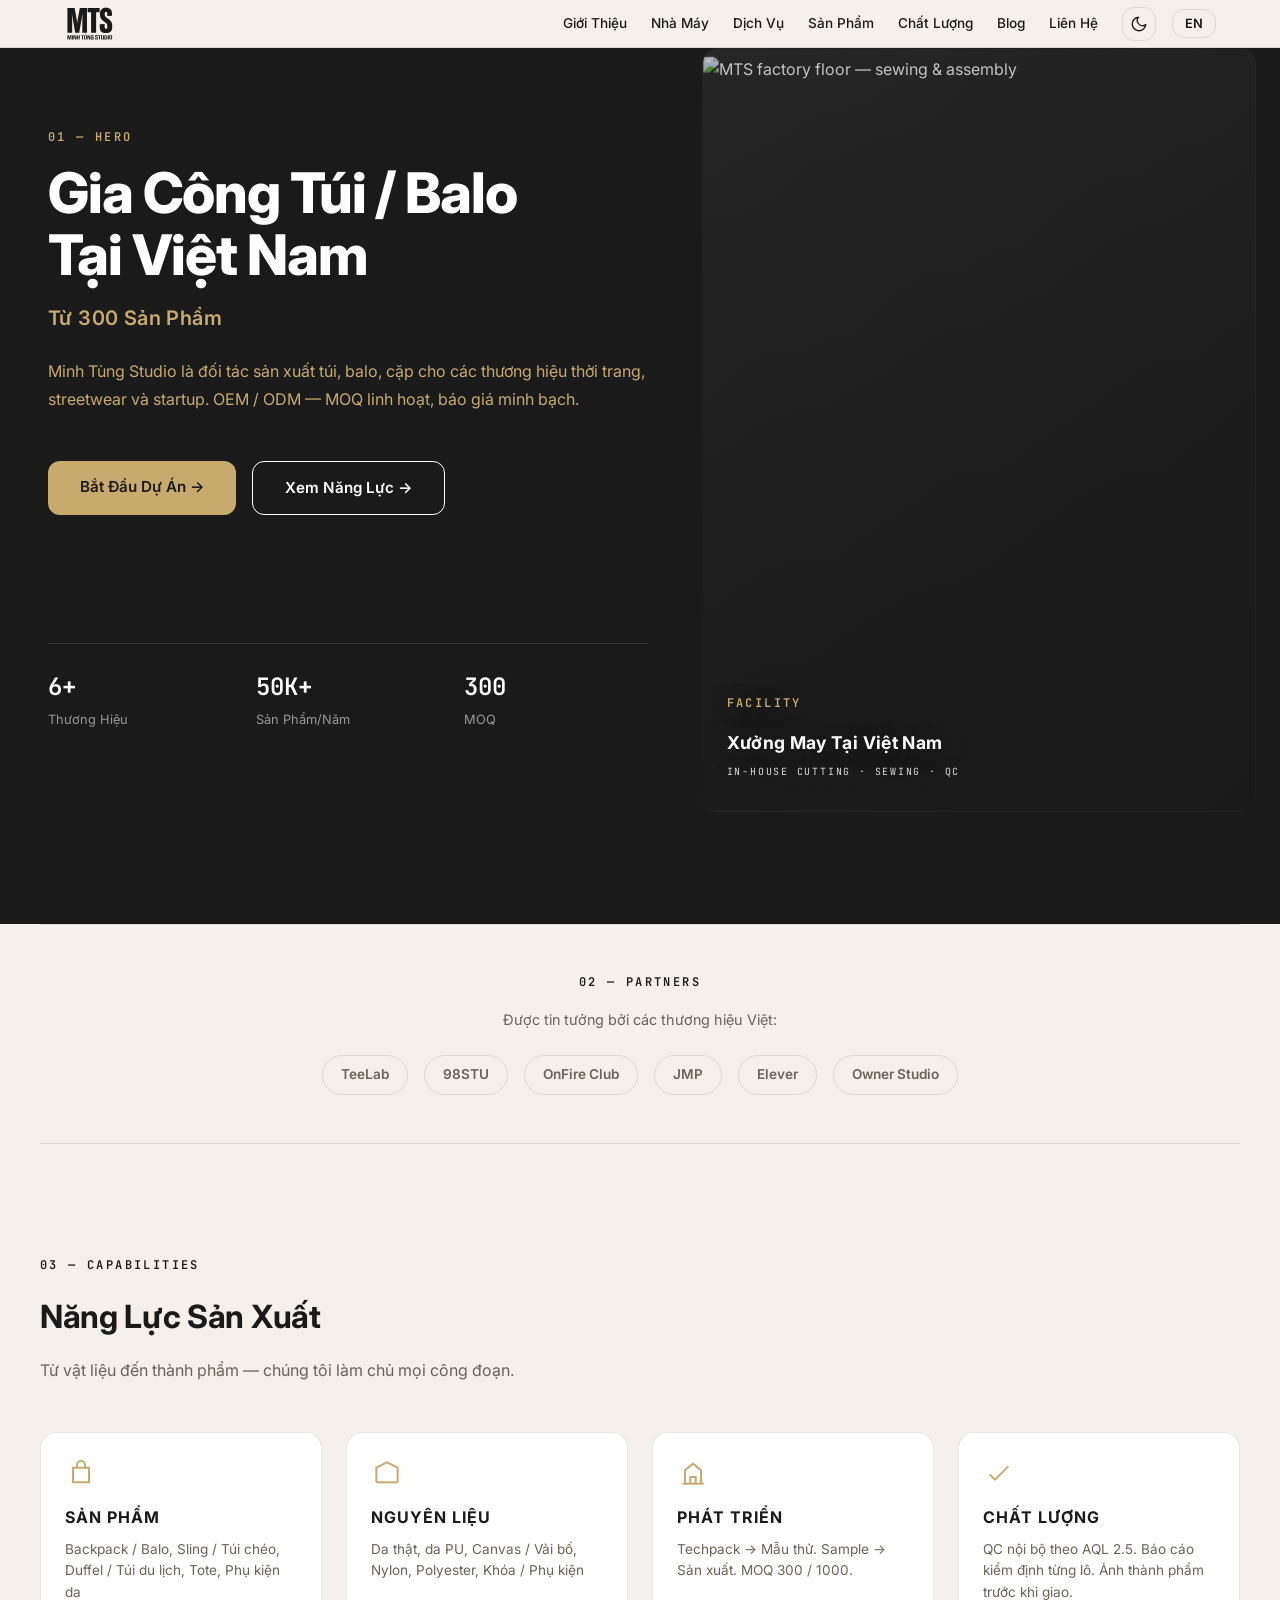
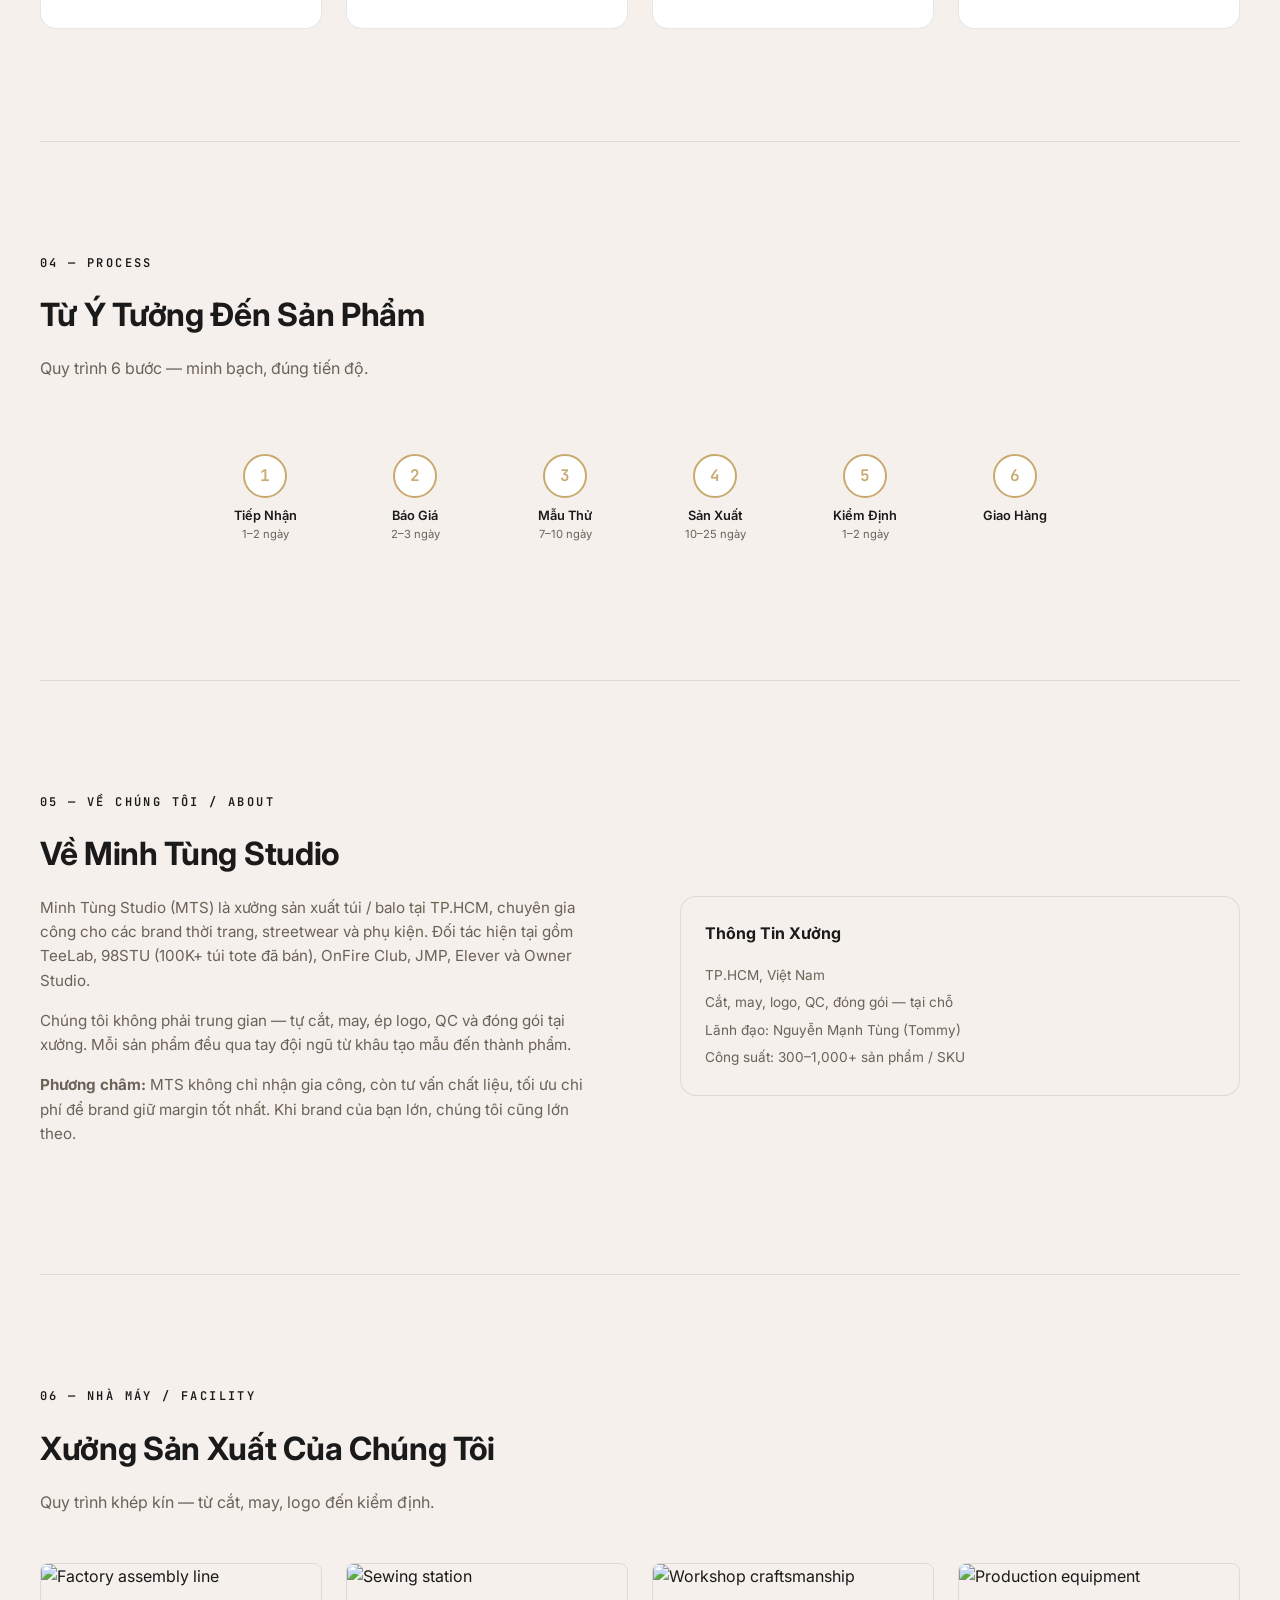
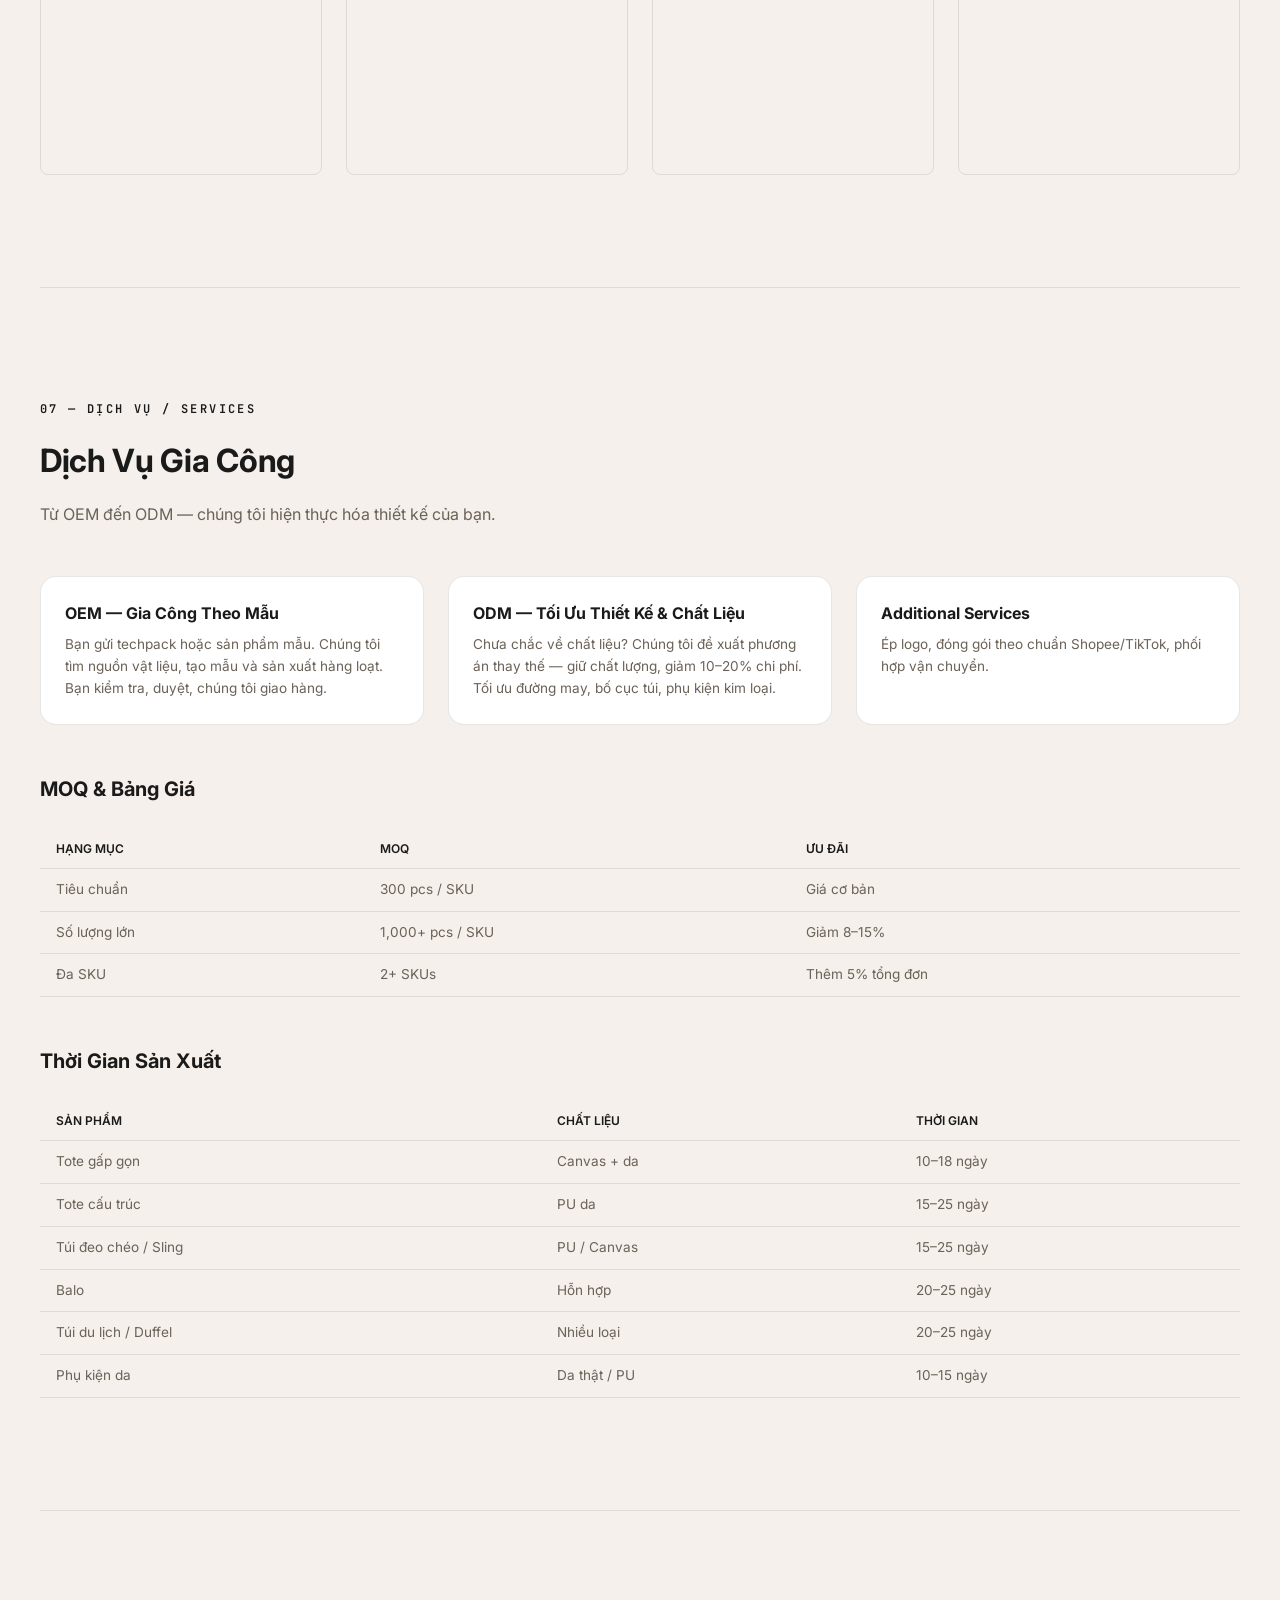
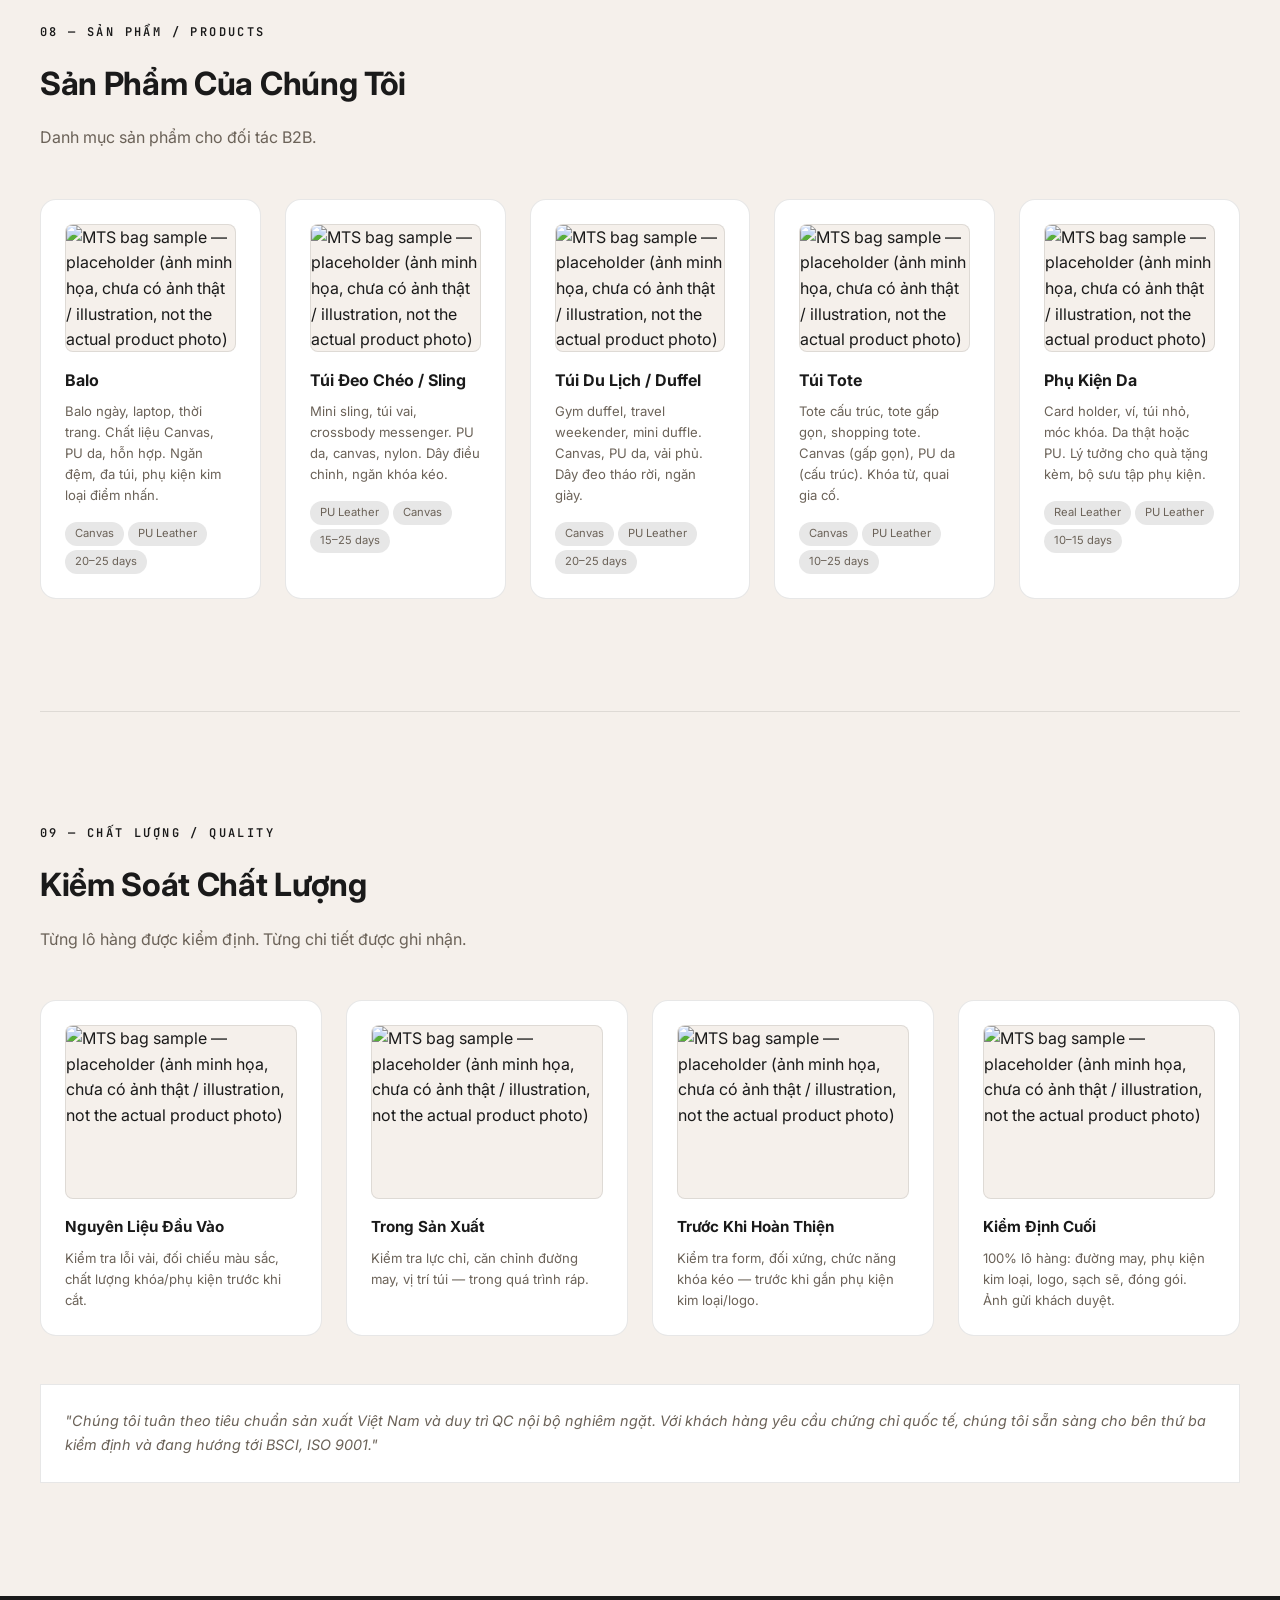
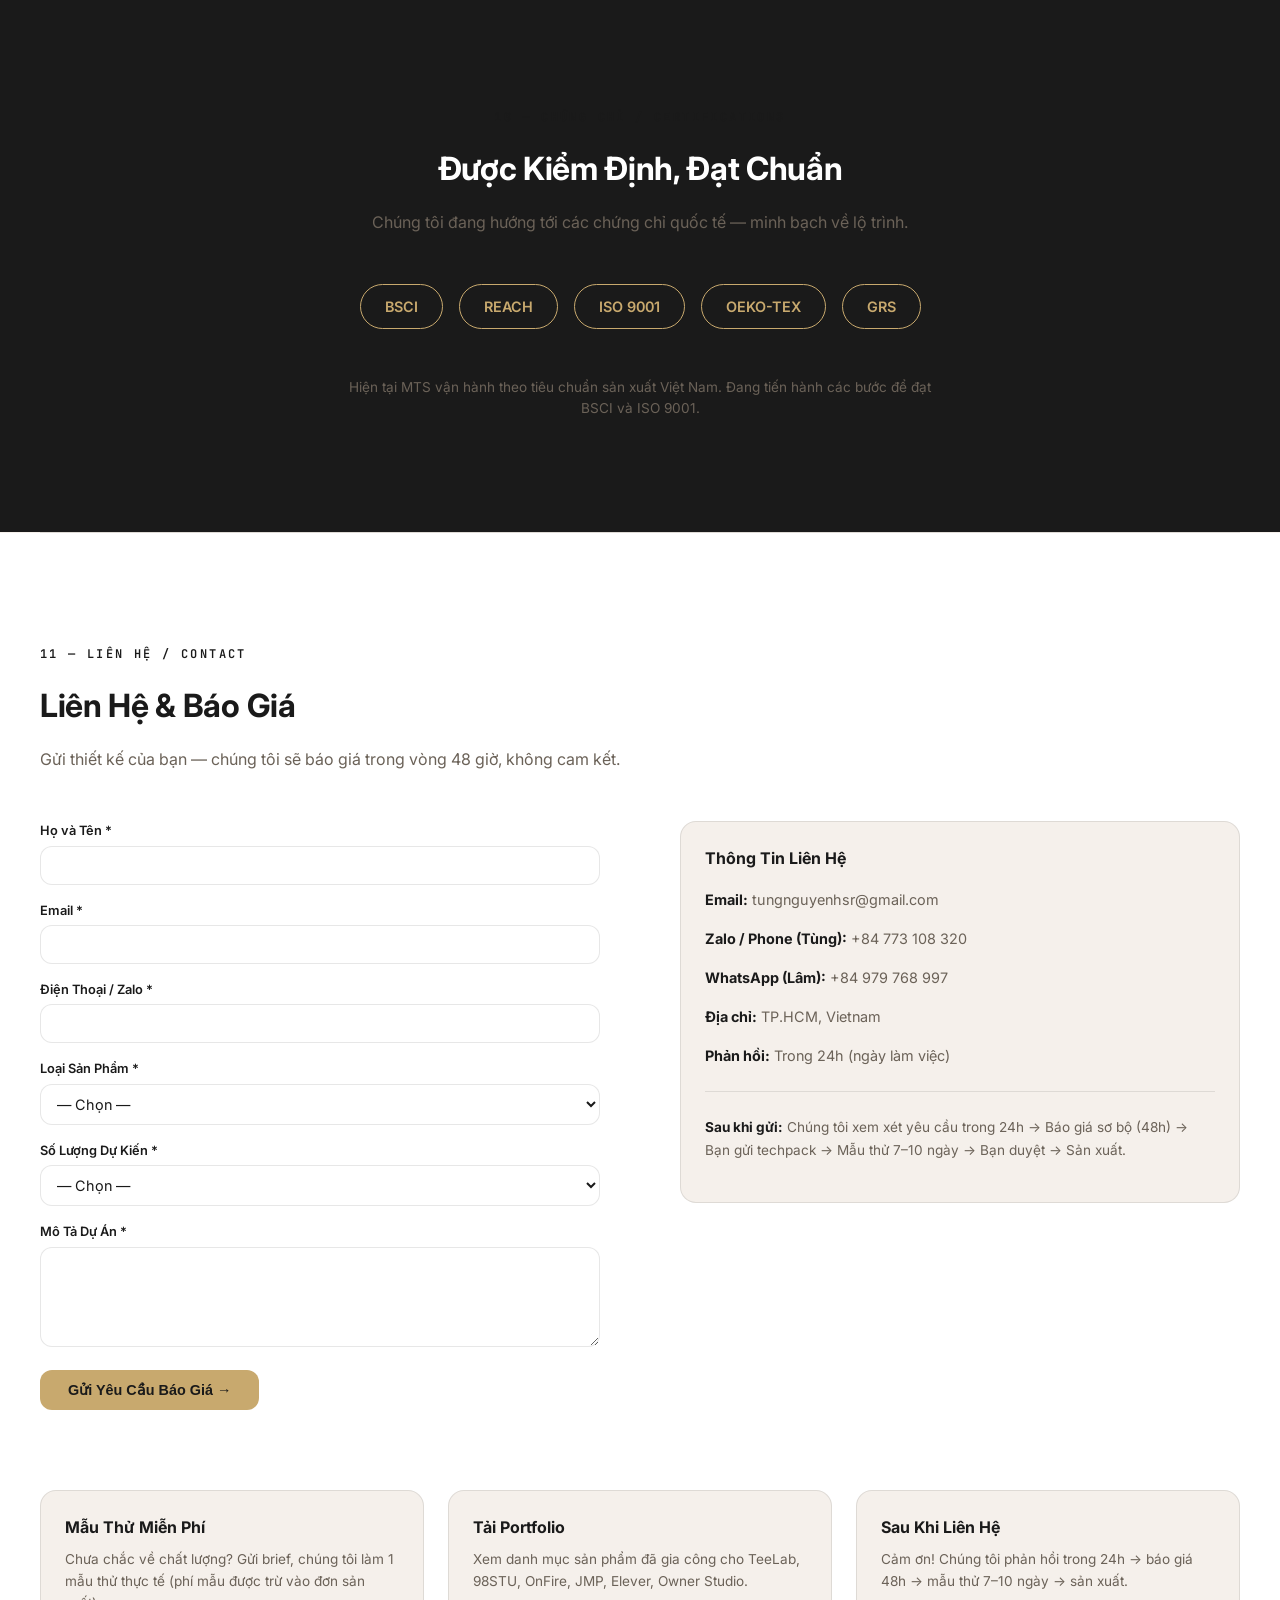
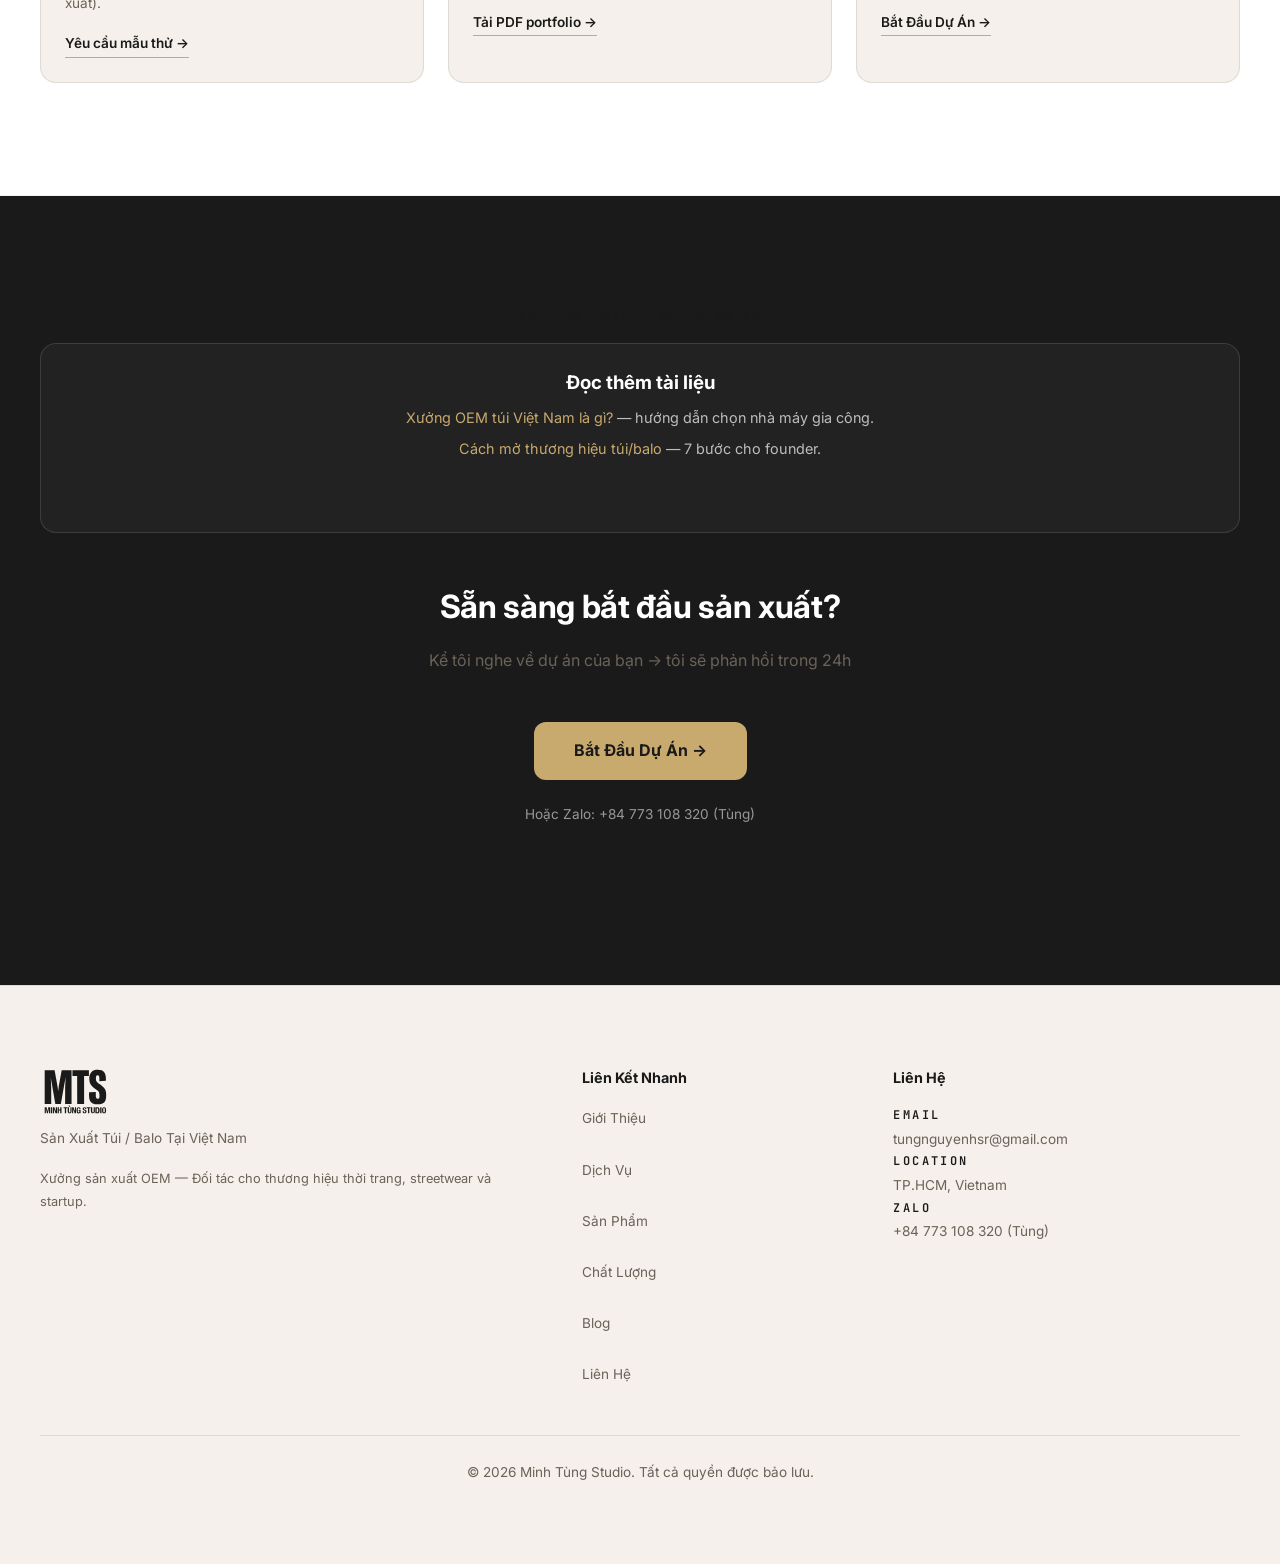
==== index.html @ ad7945b6 "fix: redesign blog cards — elevated hover, full-width media, better spacing" ====
<!DOCTYPE html>
<html lang="vi">
<head>
<meta charset="UTF-8">
<meta name="viewport" content="width=device-width, initial-scale=1.0">
<script>
  document.documentElement.className += ' js';
  try {
    var t = localStorage.getItem('mts-theme');
    if (t === 'dark') document.documentElement.classList.add('theme-dark');
    else if (t === 'light') document.documentElement.classList.add('theme-light');
  } catch(e) {}
</script>
<!-- Google tag (gtag.js) -->
<script async src="https://www.googletagmanager.com/gtag/js?id=G-XXXXXXXXXX"></script>
<script>
window.dataLayer = window.dataLayer || [];
function gtag(){dataLayer.push(arguments);}
gtag('js', new Date());
gtag('config', 'G-XXXXXXXXXX');
</script>
<title>Minh Tùng Studio</title>
<meta name="description" content="Minh Tùng Studio (MTS) — OEM bag & backpack manufacturer in Vietnam. Custom manufacturing from 300 pieces: backpacks, sling bags, totes, duffels. Transparent quotes for fashion brands.">
<link rel="canonical" href="https://mtsbag.vercel.app">
<meta property="og:title" content="Minh Tùng Studio — OEM Bag & Backpack Manufacturer Vietnam">
<meta property="og:description" content="Custom bag manufacturing in Vietnam. From 300 pieces. OEM/ODM backpacks, sling bags, totes, duffels for fashion brands.">
<meta property="og:type" content="website">
<meta property="og:url" content="https://mtsbag.vercel.app">
<meta property="og:image" content="https://mtsbag.vercel.app/images/og-image.png">
<meta property="og:image:width" content="1200">
<meta property="og:image:height" content="630">
<meta property="og:image:alt" content="Minh Tùng Studio — Vietnam bag & backpack manufacturing facility">
<meta name="twitter:card" content="summary_large_image">
<meta name="twitter:title" content="Minh Tùng Studio — OEM Bag & Backpack Manufacturer Vietnam">
<meta name="twitter:description" content="Custom bag manufacturing in Vietnam. From 300 pieces. OEM/ODM backpacks, sling bags, totes, duffels for fashion brands.">
<meta name="twitter:image" content="https://mtsbag.vercel.app/images/og-image.png">
<meta name="keywords" content="gia công túi xách TP.HCM, OEM backpack Vietnam, custom bag manufacturer, sản xuất balo số lượng ít, OEM sling bag Vietnam">
<link rel="icon" type="image/svg+xml" href="assets/favicon.svg">
<link rel="apple-touch-icon" href="assets/favicon.svg">
<link rel="preconnect" href="https://fonts.googleapis.com">
<link rel="preconnect" href="https://fonts.gstatic.com" crossorigin>
<link href="https://fonts.googleapis.com/css2?family=Inter:wght@400;500;600;700;800&family=JetBrains+Mono:wght@400;600&display=swap" rel="stylesheet">
<style>
/* ===== RESET & BASE ===== */
*,*::before,*::after{box-sizing:border-box;margin:0;padding:0}
html{scroll-behavior:smooth;font-size:16px}
body{font-family:var(--font-sans);color:var(--text);background:var(--accent);line-height:1.6;-webkit-font-smoothing:antialiased}
img{max-width:100%;height:auto;display:block}
a{color:inherit;text-decoration:none}
ul{list-style:none}

/* ===== DESIGN TOKENS (Astryx-style system, MTS brand) ===== */
:root{
  color-scheme:light dark;
  /* --- Color --- */
  --color-bg:#F5F0EB;          /* cream */
  --color-surface:#FFFFFF;     /* card surface */
  --color-ink:#1A1A1A;         /* industrial black */
  --color-ink-soft:#2A2A2A;    /* dividers on dark */
  --color-accent:#C8A96E;      /* warm gold (single accent) */
  --color-text:var(--color-ink);
  --color-muted:#6B6258;
  --color-border:#E2D9CC;
  --color-border-dark:#2A2A2A;
  --section-dark:#1A1A1A;      /* always-dark bg: hero/cert/cta */
  --color-on-dark:#FFFFFF;     /* always-light text on dark sections */

  /* --- Typography --- */
  --font-sans:'Inter',-apple-system,system-ui,sans-serif;
  --font-mono:'JetBrains Mono',ui-monospace,monospace;
  --fs-display:clamp(2.4rem,5vw,3.6rem);
  --fs-h2:clamp(1.6rem,3vw,2.2rem);
  --fs-h3:1.2rem;
  --fs-body:1rem;
  --fs-small:0.85rem;
  --fs-mono:0.62rem;

  /* --- Spacing scale (8px base) --- */
  --space-xs:8px;
  --space-sm:16px;
  --space-md:24px;
  --space-lg:48px;
  --space-xl:80px;
  --space-2xl:112px;
  --max-w:1200px;

  /* --- Radius (Astryx posture) ---
     inner/element 8px · interactive 12px · container/card 16px · page section 32px */
  --radius-sm:8px;
  --radius-md:12px;
  --radius-lg:16px;
  --radius-section:32px;

  /* --- Motion (token-driven, subtle) --- */
  --motion-fast:0.2s;
  --motion-base:0.4s;
  --motion-slow:0.7s;
  --ease-standard:cubic-bezier(0.4,0,0.2,1);
  --ease-out:cubic-bezier(0,0,0.2,1);

  /* --- Borders (Astryx: 1px semi-transparent, light/dark) --- */
  --border-light:rgba(26,26,26,0.10);   /* #1A1A1A @ 10% on cream */
  --border-dark:rgba(255,255,255,0.12);  /* white @ 12% on ink */

  /* --- Elevation (Astryx: low/med/high, semi-transparent black) --- */
  --elevation-0:0 0 0 1px var(--color-border);
  --elevation-1:0 1px 8px rgba(26,26,26,0.06);   /* low */
  --elevation-2:0 2px 12px rgba(26,26,26,0.08);  /* med */
  --elevation-3:0 2px 24px rgba(26,26,26,0.10);  /* high */
}

/* legacy aliases so existing rules keep working */
:root{
  --primary:var(--color-ink);
  --gold:var(--color-accent);
  --accent:var(--color-bg);
  --text:var(--color-text);
  --muted:var(--color-muted);
  --border:var(--border-light);
  --dark-border:var(--border-dark);
  --success:var(--color-accent);
}

/* ===== LANGUAGE TOGGLE SYSTEM (robust) ===== */
body:not(.show-en) [lang="en"]{display:none !important}
body.show-en [lang="vi"]{display:none !important}
/* inline vi/en pairs that should stay inline (stats, etc.) */
body.show-en [lang="en"].inline,body:not(.show-en) [lang="vi"].inline{display:inline !important}

/* ===== NAVIGATION ===== */
nav{
  position:fixed;top:0;left:0;right:0;z-index:1000;
  background:var(--color-bg);border-bottom:1px solid var(--border);
  height:48px;
  transition:height var(--motion-base) var(--ease-out),box-shadow var(--motion-base) var(--ease-out),background var(--motion-base) var(--ease-out);
}
.nav-inner{
  max-width:var(--max-w);margin:0 auto;padding:0 var(--space-md);
  display:flex;align-items:center;justify-content:space-between;height:100%;
}
.nav-logo{
  display:flex;align-items:center;gap:10px;text-decoration:none;
}
.nav-logo svg{width:28px;height:28px;display:block;flex-shrink:0}
.nav-logo-img{height:38px;width:auto;display:block}
/* theme-aware logo swap: dark logo on light nav, light logo on dark nav */
.nav-logo-img.logo-dark,.footer-logo-img.logo-dark{display:none}
html.theme-dark .nav-logo-img.logo-light,html.theme-dark .footer-logo-img.logo-light{display:none}
html.theme-dark .nav-logo-img.logo-dark,html.theme-dark .footer-logo-img.logo-dark{display:block}
@media (prefers-color-scheme: dark){
  :root:not(.theme-light) .nav-logo-img.logo-light,:root:not(.theme-light) .footer-logo-img.logo-light{display:none}
  :root:not(.theme-light) .nav-logo-img.logo-dark,:root:not(.theme-light) .footer-logo-img.logo-dark{display:block}
}
.nav-logo-text{font-size:1.05rem;font-weight:800;letter-spacing:0.05em;color:var(--color-ink)}
.nav-logo-text span{color:var(--gold)}
.nav-links{display:flex;gap:var(--space-md);align-items:center}
.nav-links a{
  font-size:0.85rem;font-weight:500;color:var(--text);
  transition:color var(--motion-fast);
}
.nav-links a:hover{color:var(--gold)}
.lang-toggle{
  background:none;border:1px solid var(--border);border-radius:var(--radius-md);
  padding:6px 12px;font-family:var(--font-sans);font-size:0.8rem;
  font-weight:600;color:var(--text);cursor:pointer;transition:all var(--motion-fast);
}
.lang-toggle:hover{border-color:var(--gold);color:var(--gold)}
/* theme (light/dark) toggle — icon button, sits next to language toggle */
.theme-toggle{
  background:none;border:1px solid var(--border);border-radius:var(--radius-md);
  width:34px;height:34px;display:grid;place-items:center;cursor:pointer;flex-shrink:0;
  color:var(--text);transition:all var(--motion-fast);
}
.theme-toggle:hover{border-color:var(--gold);color:var(--gold)}
.theme-toggle svg{width:18px;height:18px;display:block}
.nav-actions{display:flex;align-items:center;gap:var(--space-sm)}
.nav-cta{
  background:var(--gold);color:var(--primary);padding:8px 18px;border-radius:var(--radius-md);
  font-size:0.8rem;font-weight:600;transition:background var(--motion-fast);
}
.nav-cta:hover{background:var(--color-accent)}
.nav-cta:active{transform:scale(0.97)}

/* Hamburger */
.hamburger{display:none;flex-direction:column;cursor:pointer;gap:5px;padding:4px}
.hamburger span{display:block;width:24px;height:2px;background:var(--primary);transition:all 0.3s}
#menu-toggle{display:none}

/* ===== SECTIONS COMMON ===== */
section{padding:var(--space-2xl) var(--space-md)}
.section-inner{max-width:var(--max-w);margin:0 auto}
.section-title{
  font-size:2rem;font-weight:700;margin-bottom:var(--space-sm);
  color:var(--primary);letter-spacing:-0.01em;
}
.section-sub{
  font-size:1rem;color:var(--muted);margin-bottom:var(--space-lg);
  max-width:640px;
}
.text-gold{color:var(--gold)}

/* ===== MONO LABEL & DIVIDER (tastecode) ===== */
.mono-label{
  font-family:var(--font-mono);
  font-size:0.75rem;font-weight:600;
  letter-spacing:0.2em;text-transform:uppercase;
  color:var(--color-ink);margin-bottom:var(--space-sm);
  display:block;
}
/* gold eyebrow only on dark sections (hero is ink bg) */
#hero .mono-label{color:var(--gold)}
.divider{
  border:0;height:1px;background:var(--border);
  margin:0 auto;max-width:var(--max-w);
}
#hero .divider,#certifications .divider,#cta .divider{background:var(--dark-border)}
/* muted text is lighter on dark backgrounds */
#hero .stat-label,#certifications .section-sub,#cta p,#cta .cta-phone{color:rgba(255,255,255,0.55)}
.section-inner > .section-title:first-of-type{margin-top:0}

/* ===== HERO ===== */
#hero{
  background:var(--section-dark);color:var(--color-on-dark);min-height:80vh;
  display:flex;align-items:center;padding-top:48px;
}
.hero-content{
  max-width:var(--max-w);margin:0 auto;padding:var(--space-xl) var(--space-md);
  flex:1;display:flex;flex-direction:column;gap:0;
}
.hero-visual{
  flex:0 0 45%;border:1px solid var(--dark-border);
  display:flex;align-items:center;justify-content:center;
  background:linear-gradient(135deg,var(--color-ink-soft) 0%,var(--color-ink) 100%);
  position:relative;overflow:hidden;align-self:stretch;
}
.hero-visual .placeholder-tag{
  font-family:var(--font-mono);font-size:0.7rem;letter-spacing:0.2em;
  text-transform:uppercase;color:var(--gold);opacity:0.7;
}
.hero-h1{
  font-size:clamp(2rem,5vw,3.5rem);font-weight:800;line-height:1.1;
  margin-bottom:var(--space-sm);letter-spacing:-0.02em;
}
.hero-h2{
  font-size:clamp(1rem,2.5vw,1.25rem);color:var(--gold);font-weight:600;
  margin-bottom:var(--space-md);letter-spacing:0.02em;
}
.hero-p{
  font-size:1rem;color:var(--color-accent);opacity:0.85;max-width:65ch;margin-bottom:var(--space-lg);
  line-height:1.7;
}
.hero-btns{display:flex;gap:var(--space-sm);flex-wrap:wrap;margin-bottom:var(--space-xl)}
.btn-primary{
  background:var(--gold);color:var(--primary);padding:14px 32px;border-radius:var(--radius-md);
  font-weight:600;font-size:0.95rem;transition:background var(--motion-fast);display:inline-block;
}
.btn-primary:hover{background:var(--color-accent)}
.btn-primary:active{transform:scale(0.97)}
.btn-primary:disabled{opacity:0.5;cursor:not-allowed;pointer-events:none}
.btn-secondary{
  border:1px solid var(--color-on-dark);color:var(--color-on-dark);padding:14px 32px;border-radius:var(--radius-md);
  font-weight:600;font-size:0.95rem;transition:all var(--motion-fast);display:inline-block;
}
.btn-secondary:hover{background:rgba(255,255,255,0.1)}
.btn-secondary:active{transform:scale(0.97)}
.hero-stats{
  display:grid;grid-template-columns:repeat(3,1fr);gap:var(--space-md);
  max-width:600px;margin-top:var(--space-lg);
  border-top:1px solid var(--dark-border);padding-top:var(--space-md);
}
.stat-num{
  font-family:var(--font-mono);font-size:1.5rem;font-weight:600;color:var(--color-on-dark);
}
.stat-label{font-size:0.8rem;color:var(--muted);margin-top:4px}

/* ===== TRUST STRIP ===== */
#trust{
  background:var(--accent);padding:var(--space-lg) var(--space-md);text-align:center;
}
#trust p{font-size:0.9rem;color:var(--muted);margin-bottom:var(--space-md)}
.partner-list{
  display:flex;flex-wrap:wrap;gap:var(--space-sm);justify-content:center;
}
.partner-item{
  border:1px solid var(--border);border-radius:9999px;padding:8px 18px;
  font-size:0.85rem;font-weight:600;color:var(--muted);
}

/* ===== BLOG CARDS ===== */
.blog-card{
  display:block;border:1px solid var(--color-border);border-radius:var(--radius-lg);
  padding:0;margin:var(--space-md) 0;
  background:var(--color-surface);text-decoration:none;
  transition:transform .35s var(--ease-out),box-shadow .35s var(--ease-out),border-color .25s;
  overflow:hidden;
  box-shadow:var(--elevation-0);
}
.blog-card:hover{
  border-color:var(--gold);
  transform:translateY(-4px);
  box-shadow:var(--elevation-2);
}
.blog-card-cat{
  display:block;
  font-family:var(--font-mono);
  font-size:0.65rem;font-weight:600;
  letter-spacing:0.15em;text-transform:uppercase;
  color:var(--color-accent);
  padding:var(--space-md) var(--space-md) 0 var(--space-md);
}
.blog-card-title{
  font-size:1.15rem;font-weight:700;
  color:var(--color-ink);
  margin:var(--space-xs) var(--space-md) var(--space-xs);
  line-height:1.35;
}
.blog-card-media{
  margin:0;
  overflow:hidden;
  position:relative;
}
.blog-card-media img{
  width:100%;height:180px;object-fit:cover;display:block;
  transition:transform .45s var(--ease-out);
}
.blog-card:hover .blog-card-media img{transform:scale(1.05)}
.blog-card-excerpt{
  color:var(--color-muted);
  margin:0;
  padding:0 var(--space-md) var(--space-md);
  font-size:0.88rem;line-height:1.6;
}

/* ===== CAPABILITIES ===== */
#capabilities{background:var(--accent)}
.caps-grid{
  display:grid;grid-template-columns:repeat(auto-fit,minmax(250px,1fr));
  gap:var(--space-md);
}
.cap-card{
  background:var(--color-surface);padding:var(--space-md);border-radius:var(--radius-lg);
  border:1px solid var(--border);transition:border-color 0.2s;
}
.cap-card:hover{border-color:var(--gold)}
.cap-icon{margin-bottom:var(--space-sm);color:var(--gold)}
.cap-icon svg{width:32px;height:32px;display:block}
.cap-title{font-size:1rem;font-weight:700;color:var(--color-ink);text-transform:uppercase;margin-bottom:var(--space-xs);letter-spacing:0.06em}
.cap-text{font-size:0.85rem;color:var(--muted);line-height:1.6}

/* ===== PROCESS TIMELINE ===== */
#process{background:var(--accent)}
.process-steps{
  display:flex;flex-wrap:wrap;gap:0;justify-content:center;
  position:relative;max-width:900px;margin:0 auto;
}
.process-step{
  flex:1 1 120px;text-align:center;padding:var(--space-md) var(--space-sm);
  position:relative;
}
.step-num{
  width:44px;height:44px;border-radius:50%;background:var(--color-surface);
  border:2px solid var(--gold);color:var(--gold);
  display:flex;align-items:center;justify-content:center;
  font-family:var(--font-mono);font-weight:600;
  margin:0 auto var(--space-xs);
}
.step-label{font-size:0.8rem;font-weight:600;color:var(--primary)}
.step-sub{font-size:0.7rem;color:var(--muted)}

/* ===== ABOUT ===== */
#about{background:var(--accent)}
.about-grid{
  display:grid;grid-template-columns:1fr 1fr;gap:var(--space-xl);
  align-items:start;
}
.about-text p{margin-bottom:var(--space-sm);font-size:0.95rem;color:var(--muted)}

/* ===== SERVICES ===== */
#services{background:var(--accent)}
.services-grid{
  display:grid;grid-template-columns:repeat(auto-fit,minmax(280px,1fr));
  gap:var(--space-md);
}
.service-card{
  background:var(--color-surface);padding:var(--space-md);border-radius:var(--radius-lg);
  border:1px solid var(--border);transition:border-color 0.2s;
}
.service-card:hover{border-color:var(--gold)}
.service-card h4{font-size:1rem;font-weight:700;margin-bottom:var(--space-xs)}
.service-card p{font-size:0.85rem;color:var(--muted);line-height:1.6}

.lead-time-table{
  width:100%;border-collapse:collapse;margin-top:var(--space-md);
  font-size:0.85rem;
}
.lead-time-table th,.lead-time-table td{
  padding:10px var(--space-sm);text-align:left;border-bottom:1px solid var(--border);
}
.lead-time-table th{font-weight:600;color:var(--color-ink);text-transform:uppercase;font-size:0.75rem}
.lead-time-table td{color:var(--muted)}

/* ===== PRODUCTS ===== */
#products{background:var(--accent)}
.prod-grid{
  display:grid;grid-template-columns:repeat(auto-fit,minmax(220px,1fr));
  gap:var(--space-md);
}
.prod-card{
  background:var(--color-surface);padding:var(--space-md);border-radius:var(--radius-lg);
  border:1px solid var(--border);transition:border-color 0.2s;
}
.prod-card:hover{border-color:var(--gold)}
.prod-card h4{font-size:1rem;font-weight:700;margin-bottom:var(--space-xs)}
.prod-card p{font-size:0.82rem;color:var(--muted);line-height:1.6}
.prod-card .tags{
  display:flex;flex-wrap:wrap;gap:4px;margin-top:var(--space-sm);
}
.prod-card .tags span{
  background:var(--border);padding:3px 10px;border-radius:9999px;
  font-size:0.7rem;color:var(--muted);
}

/* ===== QUALITY ===== */
#quality{background:var(--accent)}
.qc-steps{
  display:grid;grid-template-columns:repeat(auto-fit,minmax(200px,1fr));
  gap:var(--space-md);
}
.qc-step{
  background:var(--color-surface);padding:var(--space-md);border-radius:var(--radius-lg);
  border:1px solid var(--border);transition:border-color 0.2s;
}
.qc-step:hover{border-color:var(--gold)}
.qc-step h4{font-size:0.95rem;font-weight:700;margin-bottom:var(--space-xs)}
.qc-step p{font-size:0.82rem;color:var(--muted);line-height:1.6}

/* ===== CERTIFICATIONS ===== */
#certifications{background:var(--section-dark);color:var(--color-on-dark);text-align:center}
#certifications .section-title{color:var(--color-on-dark)}
#certifications .section-sub{color:var(--muted);margin:0 auto var(--space-lg)}
.cert-badges{
  display:flex;flex-wrap:wrap;gap:var(--space-sm);justify-content:center;
}
.cert-badge{
  border:1px solid var(--gold);border-radius:9999px;padding:10px 24px;
  font-size:0.9rem;font-weight:600;color:var(--gold);
}

/* ===== CTA ===== */
#cta{
  background:var(--section-dark);color:var(--color-on-dark);text-align:center;
  padding:var(--space-2xl) var(--space-md);
}
#cta h2{font-size:clamp(1.5rem,3vw,2rem);font-weight:700;margin-bottom:var(--space-sm);letter-spacing:-0.01em}
#cta p{color:var(--muted);margin-bottom:var(--space-lg);max-width:500px;margin-left:auto;margin-right:auto}
.cta-btn{
  background:var(--gold);color:var(--primary);padding:16px 40px;border-radius:var(--radius-md);
  font-weight:700;font-size:1rem;display:inline-block;transition:background var(--motion-fast);
}
.cta-btn:hover{background:var(--color-accent)}
.cta-btn:active{transform:scale(0.97)}
.cta-phone{margin-top:var(--space-md);color:var(--muted);font-size:0.85rem}

/* ===== FOOTER ===== */
footer{
  background:var(--accent);padding:var(--space-xl) var(--space-md);
  border-top:1px solid var(--border);
}
.footer-inner{
  max-width:var(--max-w);margin:0 auto;
  display:grid;grid-template-columns:2fr 1fr 1.5fr;gap:var(--space-xl);
}
footer h4{font-size:0.9rem;font-weight:700;margin-bottom:var(--space-sm);color:var(--primary)}
footer p,footer a{font-size:0.85rem;color:var(--muted);line-height:1.8}
footer a:hover{color:var(--gold)}
.footer-logo{display:flex;align-items:center;gap:12px;margin-bottom:var(--space-xs)}
.footer-logo svg{width:40px;height:40px;display:block;flex-shrink:0}
.footer-logo-img{height:52px;width:auto;display:block}
.footer-logo-text{font-size:1.05rem;font-weight:800;letter-spacing:0.05em;color:var(--color-ink)}
.footer-logo-text span{color:var(--gold)}
.footer-bottom{
  max-width:var(--max-w);margin:var(--space-lg) auto 0;
  padding-top:var(--space-md);border-top:1px solid var(--border);
  text-align:center;font-size:0.8rem;color:var(--muted);
}

/* ===== CONTACT SECTION ===== */
#contact{background:var(--color-surface)}
.contact-grid{
  display:grid;grid-template-columns:1fr 1fr;gap:var(--space-xl);
}
.contact-info p{margin-bottom:var(--space-sm);font-size:0.9rem;color:var(--muted)}
.contact-info strong{color:var(--primary)}
.contact-form{}
.form-group{margin-bottom:var(--space-sm)}
.form-group label{
  display:block;font-size:0.8rem;font-weight:600;margin-bottom:4px;color:var(--text);
}
.form-group input,.form-group select,.form-group textarea{
  width:100%;padding:10px 12px;border:1px solid var(--border);border-radius:var(--radius-md);
  font-family:var(--font-sans);font-size:0.9rem;background:var(--color-surface);color:var(--text);
}
.form-group textarea{min-height:100px;resize:vertical}
.form-group input:focus,.form-group select:focus,.form-group textarea:focus{
  outline:none;border-color:var(--gold);
}
.submit-btn{
  background:var(--gold);color:var(--primary);padding:12px 28px;border:none;
  border-radius:var(--radius-md);font-weight:600;font-size:0.9rem;cursor:pointer;
  transition:background var(--motion-fast);
}
.submit-btn:hover{background:var(--color-accent)}
.submit-btn:active{transform:scale(0.97)}
.submit-btn:disabled{opacity:0.5;cursor:not-allowed}

/* ===== NEXT-STEP BLOCKS (free sample / portfolio / thank-you) ===== */
.next-steps{
  display:grid;grid-template-columns:repeat(auto-fit,minmax(260px,1fr));
  gap:var(--space-md);margin-top:var(--space-xl);
}
.next-card{
  border:1px solid var(--border);border-radius:var(--radius-lg);padding:var(--space-md);
  background:var(--accent);
}
.next-card h4{font-size:1rem;font-weight:700;color:var(--primary);margin-bottom:var(--space-xs)}
.next-card p{font-size:0.85rem;color:var(--muted);line-height:1.6;margin-bottom:var(--space-sm)}
.next-link{
  display:inline-block;font-size:0.85rem;font-weight:600;color:var(--primary);
  border-bottom:1px solid var(--gold);padding-bottom:2px;
  transition:color var(--motion-fast),border-color var(--motion-fast);
}
.next-link:hover{color:var(--gold);border-color:var(--color-accent)}
@media(max-width:900px){
  .factory-grid{grid-template-columns:repeat(2,1fr)}
}
/* tablet & below: collapse the whole nav into the hamburger dropdown.
   Desktop (>=1025px) shows the full inline link row + actions. */
@media(max-width:1024px){
  .nav-links{
    position:fixed;top:48px;left:0;right:0;background:var(--color-bg);
    flex-direction:column;padding:var(--space-md);
    border-bottom:1px solid var(--border);
    transform:translateY(-120%);transition:transform 0.3s var(--ease-out);
    gap:var(--space-sm);align-items:stretch;
    max-height:calc(100vh - 48px);overflow-y:auto;z-index:1000;
  }
  .nav-links a{padding:8px 0;font-size:0.95rem}
  .nav-links a.active-link::after{display:none}
  .nav-actions{
    flex-direction:column;align-items:stretch;gap:var(--space-sm);
    margin-top:var(--space-xs);padding-top:var(--space-sm);
    border-top:1px solid var(--border);
  }
  .nav-actions .lang-toggle,.nav-actions .theme-toggle{flex:1;text-align:center;padding:10px}
  .nav-actions .nav-cta{width:100%;text-align:center;padding:12px 18px;font-size:0.9rem}
  .hamburger{display:flex;z-index:1001;position:relative}
  #menu-toggle:checked ~ .nav-links{transform:translateY(0)}
}
@media(max-width:768px){
  .about-grid,.contact-grid{grid-template-columns:1fr}
  #hero{flex-direction:column;gap:var(--space-lg)}
  .hero-visual{display:none}
  .hero-stats{grid-template-columns:1fr;text-align:center}
  .footer-inner{grid-template-columns:1fr;gap:var(--space-md)}
  section{padding:var(--space-lg) var(--space-sm)}
  .process-step{flex:1 1 80px}
}
@media(max-width:480px){
  .hero-btns{flex-direction:column}
  .btn-primary,.btn-secondary{text-align:center}
}
.lang-toggle .globe{font-size:0.85em}

/* ===== ACCESSIBILITY (Astryx principle: a11y by default) ===== */
:focus-visible{outline:2px solid var(--color-accent);outline-offset:2px;border-radius:var(--radius-sm)}
a:focus-visible,button:focus-visible{outline:2px solid var(--color-accent);outline-offset:3px}
@media(prefers-reduced-motion:reduce){
  html{scroll-behavior:auto}
  *{animation-duration:0.001ms !important;transition-duration:0.001ms !important}
}
/* card hover uses elevation token instead of heavy shadow */
.cap-card:hover,.service-card:hover,.prod-card:hover,.qc-step:hover{
  box-shadow:var(--elevation-2);transform:translateY(-6px) scale(1.02);
  transition:transform var(--motion-base) var(--ease-out),box-shadow var(--motion-base) var(--ease-out);
}
.btn-primary:hover,.btn-secondary:hover,.nav-cta:hover,.lang-toggle:hover{
  transition:all var(--motion-fast) var(--ease-standard);
}

/* ===== STOCK IMAGE ===== */
.ph-img{
  width:100%;aspect-ratio:4/3;object-fit:cover;display:block;
  margin-bottom:var(--space-sm);border:1px solid var(--border);border-radius:var(--radius-sm);
  background:var(--accent);transition:transform var(--motion-slow) var(--ease-out);
}
.prod-card:hover .ph-img,.qc-step:hover .ph-img{transform:scale(1.03)}
.hero-img{width:100%;height:100%;object-fit:cover;display:block}

/* ===== HERO ENHANCEMENT ===== */
.hero-visual{position:relative;border-radius:var(--radius-lg);overflow:hidden;border:1px solid var(--border)}
.hero-visual .hero-img{position:absolute;inset:0;width:100%;height:100%}
.hero-visual::after{content:"";position:absolute;inset:0;background:linear-gradient(180deg,rgba(26,26,26,0.25) 0%,rgba(26,26,26,0.75) 100%)}
.hero-overlay{position:absolute;left:var(--space-md);bottom:var(--space-md);right:var(--space-md);z-index:2;color:var(--color-on-dark);text-shadow:0 2px 20px rgba(26,26,26,0.85)}
.hero-overlay .mono-label{color:var(--color-accent)}
.hero-overlay h3{font-size:1.1rem;font-weight:700;margin-top:var(--space-xs);letter-spacing:0.02em}
.hero-factory-tag{font-family:var(--font-mono);font-size:var(--fs-mono);letter-spacing:0.18em;text-transform:uppercase;opacity:0.85}

/* ===== FACTORY GALLERY ===== */
.factory-grid{display:grid;grid-template-columns:repeat(auto-fit,minmax(260px,1fr));gap:var(--space-md);margin-top:var(--space-lg)}
.factory-img{width:100%;aspect-ratio:4/3;object-fit:cover;display:block;border:1px solid var(--border);border-radius:var(--radius-sm);transition:transform var(--motion-slow) var(--ease-out)}
.factory-img:hover{transform:scale(1.03)}

/* ===== ANIMATION POLISH ===== */
/* SAFE FALLBACK: content VISIBLE by default. Only hide+animate when JS is active
   AND adds .reveal-active to <html>. If JS fails/crashes, content stays visible. */
.reveal{opacity:1;transform:none}
html.reveal-active .reveal{opacity:0;transform:translateY(24px);transition:opacity var(--motion-base) var(--ease-out),transform var(--motion-base) var(--ease-out)}
html.reveal-active .reveal.in-view{opacity:1;transform:none}
html.reveal-active .reveal[data-delay="1"]{transition-delay:0.08s}
html.reveal-active .reveal[data-delay="2"]{transition-delay:0.16s}
html.reveal-active .reveal[data-delay="3"]{transition-delay:0.24s}
/* hero entrance */
@keyframes heroIn{from{opacity:0;transform:translateY(20px)}to{opacity:1;transform:none}}
.hero-content .mono-label,.hero-content h1,.hero-content h2,.hero-content p,.hero-btns,.hero-stats{animation:heroIn 0.7s var(--ease-out) both}
.hero-content h1{animation-delay:0.05s}
.hero-content h2{animation-delay:0.12s}
.hero-content p{animation-delay:0.19s}
.hero-btns{animation-delay:0.26s}
.hero-stats{animation-delay:0.33s}

@media(prefers-reduced-motion:reduce){
  html.reveal-active .reveal{opacity:1;transform:none;transition:none}
  .hero-content .mono-label,.hero-content h1,.hero-content h2,.hero-content p,.hero-btns,.hero-stats{animation:none}
  .hero-visual{animation:none}
  .ph-img,.factory-img,.hero-img{transition:none}
}

/* ===== BACK TO TOP ===== */
#back-to-top{
  position:fixed;bottom:24px;right:24px;z-index:999;
  width:48px;height:48px;border-radius:50%;
  background:var(--gold);color:var(--primary);
  border:none;cursor:pointer;display:grid;place-items:center;
  opacity:0;pointer-events:none;
  transform:translateY(12px);
  transition:opacity 0.3s var(--ease-out),transform 0.3s var(--ease-out);
  box-shadow:var(--elevation-2);
}
#back-to-top.visible{opacity:1;pointer-events:auto;transform:translateY(0)}
#back-to-top:hover{background:var(--color-accent);transform:translateY(-2px) scale(1.05)}
#back-to-top:active{transform:scale(0.95)}
#back-to-top svg{width:20px;height:20px}
.nav-links a.active-link{color:var(--gold);position:relative}
.nav-links a.active-link::after{content:"";position:absolute;bottom:-2px;left:0;right:0;height:2px;background:var(--gold);border-radius:1px}
nav.nav-scrolled{height:40px;box-shadow:var(--elevation-1);background:var(--color-bg);backdrop-filter:blur(8px);-webkit-backdrop-filter:blur(8px)}
nav.nav-scrolled .nav-logo svg{width:22px;height:22px}
nav.nav-scrolled .nav-logo-img{height:30px}
nav.nav-scrolled .nav-logo-text{font-size:0.95rem}
@media(max-width:768px){
  nav.nav-scrolled{height:40px}
  #back-to-top{bottom:16px;right:16px;width:44px;height:44px}
}

/* ===== DARK MODE (system preference) ===== */
@media (prefers-color-scheme: dark){
  :root:not(.theme-light){
    --color-bg:#161616; --color-surface:#242424; --color-ink:#F5F0EB;
    --color-ink-soft:#2E2E2E; --color-accent:#C8A96E; --color-muted:#B5A791;
    --color-border:#2E2E2E; --color-border-dark:#0E0E0E;
    --border-light:rgba(255,255,255,0.14); --border-dark:rgba(0,0,0,0.5);
    --section-dark:#0E0E0E; --color-on-dark:#F5F0EB;
  }
}
html.theme-dark{
  color-scheme:dark;
  --color-bg:#161616; --color-surface:#242424; --color-ink:#F5F0EB;
  --color-ink-soft:#2E2E2E; --color-accent:#C8A96E; --color-muted:#B5A791;
  --color-border:#2E2E2E; --color-border-dark:#0E0E0E;
  --border-light:rgba(255,255,255,0.14); --border-dark:rgba(0,0,0,0.5);
  --section-dark:#0E0E0E; --color-on-dark:#F5F0EB;
}
html.theme-light{color-scheme:light}
</style>

<script type="application/ld+json">
{"@context":"https://schema.org","@graph":[{"@type":"Organization","@id":"https://mtsbag.vercel.app/#organization","name":"Minh Tùng Studio","alternateName":"MTS","url":"https://mtsbag.vercel.app","description":"OEM bag and backpack manufacturer in Ho Chi Minh City, Vietnam. Specializing in custom backpacks, sling bags, duffels, totes, and leather accessories for fashion brands, streetwear labels, and startups.","email":"tungnguyenhsr@gmail.com","address":{"@type":"PostalAddress","addressLocality":"Ho Chi Minh City","addressCountry":"VN"},"founder":{"@type":"Person","name":"Nguyễn Mạnh Tùng","alternateName":"Tommy"},"knowsAbout":["OEM Manufacturing","Bag and Backpack Production","Leather Goods Manufacturing","Textile Manufacturing","ODM Services"],"numberOfEmployees":{"@type":"QuantitativeValue","minValue":10,"maxValue":50},"hasOfferCatalog":{"@type":"OfferCatalog","name":"Manufacturing Services","itemListElement":[{"@type":"Offer","itemOffered":{"@type":"Service","name":"OEM Manufacturing","description":"Manufacture your bag or backpack design. Send techpack or reference product. We source materials, produce samples, and manufacture bulk."}},{"@type":"Offer","itemOffered":{"@type":"Service","name":"ODM Design & Material Optimization","description":"Design consulting and material alternatives to reduce production costs by 10-20% while maintaining quality and feel."}},{"@type":"Offer","itemOffered":{"@type":"Service","name":"Logo & Branding Services","description":"Logo engraving, embossing, heat transfer printing, and custom hardware branding for bags and accessories."}},{"@type":"Offer","itemOffered":{"@type":"Service","name":"Packaging & Logistics","description":"Packaging per Shopee/TikTok standards and logistics coordination for domestic and international delivery."}}]},"makesOffer":[{"@id":"https://mtsbag.vercel.app/#product-backpack"},{"@id":"https://mtsbag.vercel.app/#product-sling"},{"@id":"https://mtsbag.vercel.app/#product-duffel"},{"@id":"https://mtsbag.vercel.app/#product-tote"},{"@id":"https://mtsbag.vercel.app/#product-leather-accessories"}],"contactPoint":[{"@type":"ContactPoint","contactType":"sales","telephone":"+84 773 108 320","contactOption":"TollFree","description":"Zalo / Phone (Tùng)","availableLanguage":["Vietnamese","English"]},{"@type":"ContactPoint","contactType":"sales","telephone":"+84 979 768 997","description":"WhatsApp (Lâm)","availableLanguage":["Vietnamese","English"]}],"email":"tungnguyenhsr@gmail.com"},{"@type":"Product","@id":"https://mtsbag.vercel.app/#product-backpack","name":"OEM Backpack Manufacturing","description":"Custom backpack production for fashion brands and streetwear labels. Daypacks, laptop backpacks, and fashion backpacks. Padded compartments, multi-pocket configurations, custom hardware.","category":"Backpack","material":["Canvas","PU Leather","Nylon","Polyester"],"manufacturer":{"@id":"https://mtsbag.vercel.app/#organization"},"offers":{"@type":"Offer","priceSpecification":{"@type":"UnitPriceSpecification","price":"0","priceCurrency":"USD","description":"B2B pricing varies by design, materials, quantity, and complexity. Contact for quote."},"eligibleQuantity":{"@type":"QuantitativeValue","minValue":300,"unitText":"Units"},"businessFunction":"http://purl.org/goodrelations/v1#Manufacture"}},{"@type":"Product","@id":"https://mtsbag.vercel.app/#product-sling","name":"OEM Sling & Crossbody Bag Manufacturing","description":"Custom sling bags and crossbody messenger bags for brands. Mini slings, shoulder bags, crossbody messengers. Adjustable straps, zip compartments, custom hardware.","category":"Sling Bag","material":["PU Leather","Canvas","Nylon"],"manufacturer":{"@id":"https://mtsbag.vercel.app/#organization"},"offers":{"@type":"Offer","priceSpecification":{"@type":"UnitPriceSpecification","price":"0","priceCurrency":"USD","description":"B2B pricing varies by design, materials, quantity, and complexity. Contact for quote."},"eligibleQuantity":{"@type":"QuantitativeValue","minValue":300,"unitText":"Units"},"businessFunction":"http://purl.org/goodrelations/v1#Manufacture"}},{"@type":"Product","@id":"https://mtsbag.vercel.app/#product-duffel","name":"OEM Duffel Bag Manufacturing","description":"Custom duffel bags and weekenders for brands. Gym duffels, travel weekender bags, mini duffles. Detachable straps, shoe compartments, coated fabric options.","category":"Duffel Bag","material":["Canvas","PU Leather","Coated Fabrics","Nylon"],"manufacturer":{"@id":"https://mtsbag.vercel.app/#organization"},"offers":{"@type":"Offer","priceSpecification":{"@type":"UnitPriceSpecification","price":"0","priceCurrency":"USD","description":"B2B pricing varies by design, materials, quantity, and complexity. Contact for quote."},"eligibleQuantity":{"@type":"QuantitativeValue","minValue":300,"unitText":"Units"},"businessFunction":"http://purl.org/goodrelations/v1#Manufacture"}},{"@type":"Product","@id":"https://mtsbag.vercel.app/#product-tote","name":"OEM Tote Bag Manufacturing","description":"Custom tote bag production for brands. Structured totes with magnetic closures, foldable totes for events and retail, shopping totes. Reinforced handles, custom lining.","category":"Tote Bag","material":["Canvas","PU Leather","Cotton"],"manufacturer":{"@id":"https://mtsbag.vercel.app/#organization"},"offers":{"@type":"Offer","priceSpecification":{"@type":"UnitPriceSpecification","price":"0","priceCurrency":"USD","description":"B2B pricing varies by design, materials, quantity, and complexity. Contact for quote."},"eligibleQuantity":{"@type":"QuantitativeValue","minValue":300,"unitText":"Units"},"businessFunction":"http://purl.org/goodrelations/v1#Manufacture"}},{"@type":"Product","@id":"https://mtsbag.vercel.app/#product-leather-accessories","name":"OEM Leather Accessory Manufacturing","description":"Custom leather accessories production for brands. Card holders, wallets, small pouches, keychains. Real or PU leather. Ideal for gift-with-purchase programs and accessory collections.","category":"Leather Accessory","material":["Genuine Leather","PU Leather"],"manufacturer":{"@id":"https://mtsbag.vercel.app/#organization"},"offers":{"@type":"Offer","priceSpecification":{"@type":"UnitPriceSpecification","price":"0","priceCurrency":"USD","description":"B2B pricing varies by design, materials, quantity, and complexity. Contact for quote."},"eligibleQuantity":{"@type":"QuantitativeValue","minValue":300,"unitText":"Units"},"businessFunction":"http://purl.org/goodrelations/v1#Manufacture"}},{"@type":"WebSite","@id":"https://mtsbag.vercel.app/#website","url":"https://mtsbag.vercel.app","name":"Minh Tùng Studio — OEM Bag & Backpack Manufacturer Vietnam","description":"Minh Tùng Studio specializes in OEM bag, backpack, and accessories manufacturing in Vietnam. Custom production for fashion brands from 300 pieces.","publisher":{"@id":"https://mtsbag.vercel.app/#organization"},"inLanguage":["vi","en"],"isAccessibleForFree":true}]}
</script>
</head>
<body>

<!-- ===== NAVIGATION ===== -->
<nav>
  <div class="nav-inner">
    <a href="#hero" class="nav-logo" aria-label="Minh Tùng Studio — Home">
      <img src="assets/mts-logo-dark.svg" alt="Minh Tùng Studio" class="nav-logo-img logo-light">
      <img src="assets/mts-logo-light.svg" alt="Minh Tùng Studio" class="nav-logo-img logo-dark">
    </a>
    <input type="checkbox" id="menu-toggle">
    <label for="menu-toggle" class="hamburger" aria-label="Toggle navigation menu"><span></span><span></span><span></span></label>
    <div class="nav-links">
      <a href="#about" lang="vi">Giới Thiệu</a>
      <a href="#about" lang="en">About</a>
      <a href="#factory" lang="vi">Nhà Máy</a>
      <a href="#factory" lang="en">Facility</a>
      <a href="#services" lang="vi">Dịch Vụ</a>
      <a href="#services" lang="en">Services</a>
      <a href="#products" lang="vi">Sản Phẩm</a>
      <a href="#products" lang="en">Products</a>
      <a href="#quality" lang="vi">Chất Lượng</a>
      <a href="#quality" lang="en">Quality</a>
      <a href="blog.html" lang="vi">Blog</a>
      <a href="blog.html" lang="en">Blog</a>
      <a href="#contact" lang="vi">Liên Hệ</a>
      <a href="#contact" lang="en">Contact</a>
      <div class="nav-actions">
        <button class="theme-toggle" id="themeToggle" type="button" aria-label="Toggle theme"><svg viewBox="0 0 24 24" fill="none" stroke="currentColor" stroke-width="1.8" stroke-linecap="round" stroke-linejoin="round"><path d="M21 12.8A9 9 0 1 1 11.2 3a7 7 0 0 0 9.8 9.8z"/></svg></button>
        <button class="lang-toggle" id="langToggle" type="button" aria-label="Toggle language">EN <span class="globe"></span></button>
      </div>
    </div>
  </div>
</nav>

<!-- ===== HERO ===== -->
<section id="hero">
  <div class="hero-content">
    <span class="mono-label">01 — HERO</span>
    <div lang="vi">
      <h1 class="hero-h1">Gia Công Túi / Balo<br>Tại Việt Nam</h1>
      <h2 class="hero-h2">Từ 300 Sản Phẩm</h2>
      <p class="hero-p">Minh Tùng Studio là đối tác sản xuất túi, balo, cặp cho các thương hiệu thời trang, streetwear và startup. OEM / ODM — MOQ linh hoạt, báo giá minh bạch.</p>
    </div>
    <div lang="en">
      <p class="hero-h1" role="heading" aria-level="1">Custom Bag Manufacturing<br>in Vietnam</p>
      <h2 class="hero-h2">From 300 Pieces</h2>
      <p class="hero-p">Minh Tùng Studio is your production partner — working with fashion brands, streetwear labels, and startups to develop and manufacture custom backpacks, sling bags, duffels, totes, and leather accessories.</p>
    </div>
    <div class="hero-btns">
      <a href="#contact" class="btn-primary" lang="vi" data-ga="hero-start-project">Bắt Đầu Dự Án →</a>
      <a href="#contact" class="btn-primary" lang="en" data-ga="hero-start-project">Start Your Project →</a>
      <a href="#capabilities" class="btn-secondary" lang="vi">Xem Năng Lực →</a>
      <a href="#capabilities" class="btn-secondary" lang="en">View Capabilities →</a>
    </div>
    <div class="hero-stats">
      <div><div class="stat-num">6+</div><div class="stat-label inline" lang="vi">Thương Hiệu</div><div class="stat-label inline" lang="en">Brands</div></div>
      <div><div class="stat-num">50K+</div><div class="stat-label inline" lang="vi">Sản Phẩm/Năm</div><div class="stat-label inline" lang="en">Units/Year</div></div>
      <div><div class="stat-num">300</div><div class="stat-label inline" lang="vi">MOQ</div><div class="stat-label inline" lang="en">MOQ</div></div>
    </div>
  </div>
  <div class="hero-visual">
    <img class="hero-img" src="images/hero-factory-floor.png" alt="MTS factory floor — sewing & assembly">
    <div class="hero-overlay">
      <span class="mono-label">FACILITY</span>
      <h3 lang="vi">Xưởng May Tại Việt Nam</h3>
      <h3 lang="en">Vietnam Sewing Facility</h3>
      <span class="hero-factory-tag">In-house cutting · sewing · QC</span>
    </div>
  </div>
</section>

<hr class="divider">

<!-- ===== TRUST STRIP ===== -->
<section id="trust">
  <div class="section-inner reveal">
    <span class="mono-label">02 — PARTNERS</span>
    <p lang="vi">Được tin tưởng bởi các thương hiệu Việt:</p>
    <p lang="en">Trusted by Vietnamese brands:</p>
    <div class="partner-list">
      <span class="partner-item">TeeLab</span>
      <span class="partner-item">98STU</span>
      <span class="partner-item">OnFire Club</span>
      <span class="partner-item">JMP</span>
      <span class="partner-item">Elever</span>
      <span class="partner-item">Owner Studio</span>
    </div>
  </div>
</section>

<hr class="divider">

<!-- ===== CAPABILITIES ===== -->
<section id="capabilities">
  <div class="section-inner reveal">
    <span class="mono-label">03 — CAPABILITIES</span>
    <h2 class="section-title" lang="vi">Năng Lực Sản Xuất</h2>
    <h2 class="section-title" lang="en">Our Capabilities</h2>
    <p class="section-sub" lang="vi">Từ vật liệu đến thành phẩm — chúng tôi làm chủ mọi công đoạn.</p>
    <p class="section-sub" lang="en">From material sourcing to finished product — we handle every step.</p>
    <div class="caps-grid">
      <div class="cap-card">
        <div class="cap-icon"><svg viewBox="0 0 24 24" fill="none" stroke="currentColor" stroke-width="1.5"><path d="M6 8h12v11H6z"/><path d="M9 8V6a3 3 0 0 1 6 0v2"/></svg></div>
        <div class="cap-title" lang="vi">Sản Phẩm</div>
        <div class="cap-title" lang="en">Products</div>
        <div class="cap-text" lang="vi">Backpack / Balo, Sling / Túi chéo, Duffel / Túi du lịch, Tote, Phụ kiện da</div>
        <div class="cap-text" lang="en">Backpacks, Sling Bags, Duffels, Totes, Leather Accessories</div>
      </div>
      <div class="cap-card">
        <div class="cap-icon"><svg viewBox="0 0 24 24" fill="none" stroke="currentColor" stroke-width="1.5"><path d="M4 19V8l8-4 8 4v11"/><path d="M4 19h16"/></svg></div>
        <div class="cap-title" lang="vi">Nguyên Liệu</div>
        <div class="cap-title" lang="en">Materials</div>
        <div class="cap-text" lang="vi">Da thật, da PU, Canvas / Vải bố, Nylon, Polyester, Khóa / Phụ kiện</div>
        <div class="cap-text" lang="en">Genuine Leather, PU Leather, Canvas, Nylon, Polyester, Hardware</div>
      </div>
      <div class="cap-card">
        <div class="cap-icon"><svg viewBox="0 0 24 24" fill="none" stroke="currentColor" stroke-width="1.5"><path d="M4 20h16"/><path d="M6 20V10l6-5 6 5v10"/><path d="M10 20v-5h4v5"/></svg></div>
        <div class="cap-title" lang="vi">Phát Triển</div>
        <div class="cap-title" lang="en">Development</div>
        <div class="cap-text" lang="vi">Techpack → Mẫu thử. Sample → Sản xuất. MOQ 300 / 1000.</div>
        <div class="cap-text" lang="en">Techpack → Sample. Sample → Production. MOQ 300 / 1000.</div>
      </div>
      <div class="cap-card">
        <div class="cap-icon"><svg viewBox="0 0 24 24" fill="none" stroke="currentColor" stroke-width="1.5"><path d="M5 13l4 4L19 7"/></svg></div>
        <div class="cap-title" lang="vi">Chất Lượng</div>
        <div class="cap-title" lang="en">Quality</div>
        <div class="cap-text" lang="vi">QC nội bộ theo AQL 2.5. Báo cáo kiểm định từng lô. Ảnh thành phẩm trước khi giao.</div>
        <div class="cap-text" lang="en">In-house QC per AQL 2.5. Per-batch inspection report. Photos before shipment.</div>
      </div>
    </div>
  </div>
</section>

<hr class="divider">

<!-- ===== PROCESS TIMELINE ===== -->
<section id="process">
  <div class="section-inner reveal">
    <span class="mono-label">04 — PROCESS</span>
    <h2 class="section-title" lang="vi">Từ Ý Tưởng Đến Sản Phẩm</h2>
    <h2 class="section-title" lang="en">From Idea to Delivery</h2>
    <p class="section-sub" lang="vi">Quy trình 6 bước — minh bạch, đúng tiến độ.</p>
    <p class="section-sub" lang="en">6-step process — transparent, on schedule.</p>
    <div class="process-steps">
      <div class="process-step">
        <div class="step-num">1</div>
        <div class="step-label" lang="vi">Tiếp Nhận</div>
        <div class="step-label" lang="en">Inquiry</div>
        <div class="step-sub" lang="vi">1–2 ngày</div>
        <div class="step-sub" lang="en">1–2 days</div>
      </div>
      <div class="process-step">
        <div class="step-num">2</div>
        <div class="step-label" lang="vi">Báo Giá</div>
        <div class="step-label" lang="en">Quote</div>
        <div class="step-sub" lang="vi">2–3 ngày</div>
        <div class="step-sub" lang="en">2–3 days</div>
      </div>
      <div class="process-step">
        <div class="step-num">3</div>
        <div class="step-label" lang="vi">Mẫu Thử</div>
        <div class="step-label" lang="en">Sample</div>
        <div class="step-sub" lang="vi">7–10 ngày</div>
        <div class="step-sub" lang="en">7–10 days</div>
      </div>
      <div class="process-step">
        <div class="step-num">4</div>
        <div class="step-label" lang="vi">Sản Xuất</div>
        <div class="step-label" lang="en">Production</div>
        <div class="step-sub" lang="vi">10–25 ngày</div>
        <div class="step-sub" lang="en">10–25 days</div>
      </div>
      <div class="process-step">
        <div class="step-num">5</div>
        <div class="step-label" lang="vi">Kiểm Định</div>
        <div class="step-label" lang="en">QC</div>
        <div class="step-sub" lang="vi">1–2 ngày</div>
        <div class="step-sub" lang="en">1–2 days</div>
      </div>
      <div class="process-step">
        <div class="step-num">6</div>
        <div class="step-label" lang="vi">Giao Hàng</div>
        <div class="step-label" lang="en">Delivery</div>
        <div class="step-sub"></div>
      </div>
    </div>
  </div>
</section>

<hr class="divider">

<!-- ===== ABOUT ===== -->
<section id="about">
  <div class="section-inner reveal">
    <span class="mono-label">05 — VỀ CHÚNG TÔI / ABOUT</span>
    <h2 class="section-title" lang="vi">Về Minh Tùng Studio</h2>
    <h2 class="section-title" lang="en">About Minh Tùng Studio</h2>
    <div class="about-grid">
      <div class="about-text">
        <div lang="vi">
          <p>Minh Tùng Studio (MTS) là xưởng sản xuất túi / balo tại TP.HCM, chuyên gia công cho các brand thời trang, streetwear và phụ kiện. Đối tác hiện tại gồm TeeLab, 98STU (100K+ túi tote đã bán), OnFire Club, JMP, Elever và Owner Studio.</p>
          <p>Chúng tôi không phải trung gian — tự cắt, may, ép logo, QC và đóng gói tại xưởng. Mỗi sản phẩm đều qua tay đội ngũ từ khâu tạo mẫu đến thành phẩm.</p>
          <p><strong>Phương châm:</strong> MTS không chỉ nhận gia công, còn tư vấn chất liệu, tối ưu chi phí để brand giữ margin tốt nhất. Khi brand của bạn lớn, chúng tôi cũng lớn theo.</p>
        </div>
        <div lang="en">
          <p>Minh Tùng Studio (MTS) is a Ho Chi Minh City-based bag and backpack manufacturer. We work directly with fashion brands, streetwear labels, and startup accessories lines — from emerging designers to established names like TeeLab, 98STU (100K+ totes sold), OnFire Club, JMP, Elever, and Owner Studio.</p>
          <p>We are not a trading company. We cut, sew, print, emboss, QC, and pack under one roof. Every bag that leaves our workshop has been handled by our team — from pattern to finished product.</p>
          <p><strong>Our belief:</strong> A manufacturing partner should do more than take orders. We help clients choose materials that save cost without sacrificing feel, suggest construction improvements, and keep margins healthy — because when your brand grows, we grow with you.</p>
        </div>
      </div>
      <div>
        <div class="cap-card" style="background:var(--accent)">
          <h4 style="font-weight:700;margin-bottom:var(--space-sm)" lang="vi">Thông Tin Xưởng</h4>
          <h4 style="font-weight:700;margin-bottom:var(--space-sm)" lang="en">Facility Info</h4>
          <div style="font-size:0.85rem;color:var(--muted);line-height:2">
            <p lang="vi">TP.HCM, Việt Nam</p>
            <p lang="en">Ho Chi Minh City, Vietnam</p>
            <p lang="vi">Cắt, may, logo, QC, đóng gói — tại chỗ</p>
            <p lang="en">In-house cutting, sewing, logo, QC, packing</p>
            <p lang="vi">Lãnh đạo: Nguyễn Mạnh Tùng (Tommy)</p>
            <p lang="en">Led by Nguyen Manh Tung (Tommy)</p>
            <p lang="vi">Công suất: 300–1,000+ sản phẩm / SKU</p>
            <p lang="en">Capacity: 300–1,000+ units per SKU</p>
          </div>
        </div>
      </div>
    </div>
  </div>
</section>

<hr class="divider">

<!-- ===== FACTORY / FACILITY GALLERY ===== -->
<section id="factory">
  <div class="section-inner reveal">
    <span class="mono-label">06 — NHÀ MÁY / FACILITY</span>
    <h2 class="section-title" lang="vi">Xưởng Sản Xuất Của Chúng Tôi</h2>
    <h2 class="section-title" lang="en">Inside Our Workshop</h2>
    <p class="section-sub" lang="vi">Quy trình khép kín — từ cắt, may, logo đến kiểm định.</p>
    <p class="section-sub" lang="en">End-to-end process — cutting, sewing, branding, QC.</p>
    <div class="factory-grid">
      <img class="factory-img reveal" data-delay="1" src="images/factory-assembly-line.png" alt="Factory assembly line" loading="lazy">
      <img class="factory-img reveal" data-delay="2" src="images/factory-sewing-station.png" alt="Sewing station" loading="lazy">
      <img class="factory-img reveal" data-delay="3" src="images/factory-craftsmanship.png" alt="Workshop craftsmanship" loading="lazy">
      <img class="factory-img reveal" src="images/factory-cutting-equipment.png" alt="Production equipment" loading="lazy">
    </div>
  </div>
</section>

<hr class="divider">

<!-- ===== SERVICES ===== -->
<section id="services">
  <div class="section-inner reveal">
    <span class="mono-label">07 — DỊCH VỤ / SERVICES</span>
    <h2 class="section-title" lang="vi">Dịch Vụ Gia Công</h2>
    <h2 class="section-title" lang="en">Manufacturing Services</h2>
    <p class="section-sub" lang="vi">Từ OEM đến ODM — chúng tôi hiện thực hóa thiết kế của bạn.</p>
    <p class="section-sub" lang="en">From OEM to ODM — we turn your design into reality.</p>

    <div class="services-grid">
      <div class="service-card">
        <h4 lang="vi"> OEM — Gia Công Theo Mẫu</h4>
        <h4 lang="en"> OEM — Manufacture Your Design</h4>
        <p lang="vi">Bạn gửi techpack hoặc sản phẩm mẫu. Chúng tôi tìm nguồn vật liệu, tạo mẫu và sản xuất hàng loạt. Bạn kiểm tra, duyệt, chúng tôi giao hàng.</p>
        <p lang="en">You send the design, techpack, or reference product. We source materials, produce samples, and manufacture bulk. You approve, we deliver.</p>
      </div>
      <div class="service-card">
        <h4 lang="vi"> ODM — Tối Ưu Thiết Kế & Chất Liệu</h4>
        <h4 lang="en"> ODM — Design & Material Optimization</h4>
        <p lang="vi">Chưa chắc về chất liệu? Chúng tôi đề xuất phương án thay thế — giữ chất lượng, giảm 10–20% chi phí. Tối ưu đường may, bố cục túi, phụ kiện kim loại.</p>
        <p lang="en">Not sure about materials? We recommend alternatives — same feel, 10–20% cost reduction. Optimize stitch patterns, pocket layouts, hardware.</p>
      </div>
      <div class="service-card">
        <h4 lang="vi"> Additional Services</h4>
        <h4 lang="en"> Additional Services</h4>
        <p lang="vi">Ép logo, đóng gói theo chuẩn Shopee/TikTok, phối hợp vận chuyển. </p>
        <p lang="en">Logo engraving/embossing, heat transfer printing, packaging per Shopee/TikTok standards, logistics coordination.</p>
      </div>
    </div>

    <h3 style="font-size:1.25rem;font-weight:700;margin:var(--space-lg) 0 var(--space-md)" lang="vi">MOQ & Bảng Giá</h3>
    <h3 style="font-size:1.25rem;font-weight:700;margin:var(--space-lg) 0 var(--space-md)" lang="en">MOQ & Pricing</h3>
    <table class="lead-time-table">
      <thead>
        <tr><th><span lang="vi">Hạng Mục</span><span lang="en">Tier</span></th><th>MOQ</th><th><span lang="vi">Ưu Đãi</span><span lang="en">Advantage</span></th></tr>
      </thead>
      <tbody>
        <tr><td><span lang="vi">Tiêu chuẩn</span><span lang="en">Standard</span></td><td>300 pcs / SKU</td><td><span lang="vi">Giá cơ bản</span><span lang="en">Base price</span></td></tr>
        <tr><td><span lang="vi">Số lượng lớn</span><span lang="en">Volume</span></td><td>1,000+ pcs / SKU</td><td><span lang="vi">Giảm 8–15%</span><span lang="en">8–15% off</span></td></tr>
        <tr><td><span lang="vi">Đa SKU</span><span lang="en">Multi-SKU</span></td><td>2+ SKUs</td><td><span lang="vi">Thêm 5% tổng đơn</span><span lang="en">5% off total</span></td></tr>
      </tbody>
    </table>

    <h3 style="font-size:1.25rem;font-weight:700;margin:var(--space-lg) 0 var(--space-md)" lang="vi">Thời Gian Sản Xuất</h3>
    <h3 style="font-size:1.25rem;font-weight:700;margin:var(--space-lg) 0 var(--space-md)" lang="en">Lead Times</h3>
    <table class="lead-time-table">
      <thead>
        <tr><th><span lang="vi">Sản Phẩm</span><span lang="en">Product</span></th><th><span lang="vi">Chất Liệu</span><span lang="en">Materials</span></th><th><span lang="vi">Thời Gian</span><span lang="en">Lead Time</span></th></tr>
      </thead>
      <tbody>
        <tr><td><span lang="vi">Tote gấp gọn</span><span lang="en">Foldable Tote</span></td><td>Canvas + da</td><td><span lang="vi">10–18 ngày</span><span lang="en">10–18 days</span></td></tr>
        <tr><td><span lang="vi">Tote cấu trúc</span><span lang="en">Structured Tote</span></td><td>PU da</td><td><span lang="vi">15–25 ngày</span><span lang="en">15–25 days</span></td></tr>
        <tr><td><span lang="vi">Túi đeo chéo / Sling</span><span lang="en">Sling / Crossbody</span></td><td>PU / Canvas</td><td><span lang="vi">15–25 ngày</span><span lang="en">15–25 days</span></td></tr>
        <tr><td><span lang="vi">Balo</span><span lang="en">Backpack</span></td><td>Hỗn hợp</td><td><span lang="vi">20–25 ngày</span><span lang="en">20–25 days</span></td></tr>
        <tr><td><span lang="vi">Túi du lịch / Duffel</span><span lang="en">Duffel Bag</span></td><td>Nhiều loại</td><td><span lang="vi">20–25 ngày</span><span lang="en">20–25 days</span></td></tr>
        <tr><td><span lang="vi">Phụ kiện da</span><span lang="en">Leather Accessories</span></td><td>Da thật / PU</td><td><span lang="vi">10–15 ngày</span><span lang="en">10–15 days</span></td></tr>
      </tbody>
    </table>
  </div>
</section>

<hr class="divider">

<!-- ===== PRODUCTS ===== -->
<section id="products">
  <div class="section-inner reveal">
    <span class="mono-label">08 — SẢN PHẨM / PRODUCTS</span>
    <h2 class="section-title" lang="vi">Sản Phẩm Của Chúng Tôi</h2>
    <h2 class="section-title" lang="en">What We Make</h2>
    <p class="section-sub" lang="vi">Danh mục sản phẩm cho đối tác B2B.</p>
    <p class="section-sub" lang="en">Product categories for B2B partners.</p>
    <div class="prod-grid">
      <div class="prod-card">
        <img class="ph-img" src="images/product-backpack-1.png" alt="MTS bag sample — placeholder (ảnh minh họa, chưa có ảnh thật / illustration, not the actual product photo)" loading="lazy">
        <h4 lang="vi">Balo</h4>
        <h4 lang="en">Backpacks</h4>
        <p lang="vi">Balo ngày, laptop, thời trang. Chất liệu Canvas, PU da, hỗn hợp. Ngăn đệm, đa túi, phụ kiện kim loại điểm nhấn.</p>
        <p lang="en">Daypacks, laptop backpacks, fashion backpacks. Canvas, PU leather, mixed materials. Padded compartments, multi-pocket.</p>
        <div class="tags"><span>Canvas</span><span>PU Leather</span><span>20–25 days</span></div>
      </div>
      <div class="prod-card">
        <img class="ph-img" src="images/product-sling-bag.png" alt="MTS bag sample — placeholder (ảnh minh họa, chưa có ảnh thật / illustration, not the actual product photo)" loading="lazy">
        <h4 lang="vi"> Túi Đeo Chéo / Sling</h4>
        <h4 lang="en"> Sling & Crossbody Bags</h4>
        <p lang="vi">Mini sling, túi vai, crossbody messenger. PU da, canvas, nylon. Dây điều chỉnh, ngăn khóa kéo.</p>
        <p lang="en">Mini slings, shoulder bags, crossbody messengers. PU leather, canvas, nylon. Adjustable straps, zip compartments.</p>
        <div class="tags"><span>PU Leather</span><span>Canvas</span><span>15–25 days</span></div>
      </div>
      <div class="prod-card">
        <img class="ph-img" src="images/product-duffle-bag.png" alt="MTS bag sample — placeholder (ảnh minh họa, chưa có ảnh thật / illustration, not the actual product photo)" loading="lazy">
        <h4 lang="vi"> Túi Du Lịch / Duffel</h4>
        <h4 lang="en"> Duffel Bags & Weekenders</h4>
        <p lang="vi">Gym duffel, travel weekender, mini duffle. Canvas, PU da, vải phủ. Dây đeo tháo rời, ngăn giày.</p>
        <p lang="en">Gym duffels, travel weekender bags, mini duffles. Canvas, PU leather, coated fabrics. Detachable straps, shoe compartments.</p>
        <div class="tags"><span>Canvas</span><span>PU Leather</span><span>20–25 days</span></div>
      </div>
      <div class="prod-card">
        <img class="ph-img" src="images/product-tote-bag.png" alt="MTS bag sample — placeholder (ảnh minh họa, chưa có ảnh thật / illustration, not the actual product photo)" loading="lazy">
        <h4 lang="vi"> Túi Tote</h4>
        <h4 lang="en"> Tote Bags</h4>
        <p lang="vi">Tote cấu trúc, tote gấp gọn, shopping tote. Canvas (gấp gọn), PU da (cấu trúc). Khóa từ, quai gia cố.</p>
        <p lang="en">Structured totes, foldable totes, shopping totes. Canvas (foldable), PU leather (structured). Magnetic closures, reinforced handles.</p>
        <div class="tags"><span>Canvas</span><span>PU Leather</span><span>10–25 days</span></div>
      </div>
      <div class="prod-card">
        <img class="ph-img" src="images/product-backpack-1.png" alt="MTS bag sample — placeholder (ảnh minh họa, chưa có ảnh thật / illustration, not the actual product photo)" loading="lazy">
        <h4 lang="vi"> Phụ Kiện Da</h4>
        <h4 lang="en"> Leather Accessories</h4>
        <p lang="vi">Card holder, ví, túi nhỏ, móc khóa. Da thật hoặc PU. Lý tưởng cho quà tặng kèm, bộ sưu tập phụ kiện.</p>
        <p lang="en">Card holders, wallets, small pouches, keychains. Real or PU leather. Ideal for gift-with-purchase, accessory collections.</p>
        <div class="tags"><span>Real Leather</span><span>PU Leather</span><span>10–15 days</span></div>
      </div>
    </div>
  </div>
</section>

<hr class="divider">

<!-- ===== QUALITY ===== -->
<section id="quality">
  <div class="section-inner reveal">
    <span class="mono-label">09 — CHẤT LƯỢNG / QUALITY</span>
    <h2 class="section-title" lang="vi">Kiểm Soát Chất Lượng</h2>
    <h2 class="section-title" lang="en">Quality Control</h2>
    <p class="section-sub" lang="vi">Từng lô hàng được kiểm định. Từng chi tiết được ghi nhận.</p>
    <p class="section-sub" lang="en">Every batch inspected. Every detail documented.</p>
    <div class="qc-steps">
      <div class="qc-step">
        <img class="ph-img" src="images/product-sling-bag.png" alt="MTS bag sample — placeholder (ảnh minh họa, chưa có ảnh thật / illustration, not the actual product photo)" loading="lazy">
        <h4 lang="vi"> Nguyên Liệu Đầu Vào</h4>
        <h4 lang="en"> Incoming Materials</h4>
        <p lang="vi">Kiểm tra lỗi vải, đối chiếu màu sắc, chất lượng khóa/phụ kiện trước khi cắt.</p>
        <p lang="en">Fabric defects, color match vs. swatch, hardware quality checked before cutting.</p>
      </div>
      <div class="qc-step">
        <img class="ph-img" src="images/product-duffle-bag.png" alt="MTS bag sample — placeholder (ảnh minh họa, chưa có ảnh thật / illustration, not the actual product photo)" loading="lazy">
        <h4 lang="vi">Trong Sản Xuất</h4>
        <h4 lang="en">In-line Production</h4>
        <p lang="vi">Kiểm tra lực chỉ, căn chỉnh đường may, vị trí túi — trong quá trình ráp.</p>
        <p lang="en">Stitch tension, seam alignment, pocket placement checked during assembly.</p>
      </div>
      <div class="qc-step">
        <img class="ph-img" src="images/product-tote-bag.png" alt="MTS bag sample — placeholder (ảnh minh họa, chưa có ảnh thật / illustration, not the actual product photo)" loading="lazy">
        <h4 lang="vi"> Trước Khi Hoàn Thiện</h4>
        <h4 lang="en"> Pre-finishing</h4>
        <p lang="vi">Kiểm tra form, đối xứng, chức năng khóa kéo — trước khi gắn phụ kiện kim loại/logo.</p>
        <p lang="en">Form check, symmetry, zipper function verified before hardware/logo attachment.</p>
      </div>
      <div class="qc-step">
        <img class="ph-img" src="images/product-backpack-1.png" alt="MTS bag sample — placeholder (ảnh minh họa, chưa có ảnh thật / illustration, not the actual product photo)" loading="lazy">
        <h4 lang="vi">Kiểm Định Cuối</h4>
        <h4 lang="en">Final Inspection</h4>
        <p lang="vi">100% lô hàng: đường may, phụ kiện kim loại, logo, sạch sẽ, đóng gói. Ảnh gửi khách duyệt.</p>
        <p lang="en">100% of batch: stitch quality, hardware function, logo placement, cleanliness, packaging. Photos sent for sign-off.</p>
      </div>
    </div>
    <div style="margin-top:var(--space-lg);padding:var(--space-md);background:var(--color-surface);border:1px solid var(--border)">
      <p style="font-size:0.9rem;color:var(--muted);line-height:1.7;font-style:italic" lang="vi">
        "Chúng tôi tuân theo tiêu chuẩn sản xuất Việt Nam và duy trì QC nội bộ nghiêm ngặt. Với khách hàng yêu cầu chứng chỉ quốc tế, chúng tôi sẵn sàng cho bên thứ ba kiểm định và đang hướng tới BSCI, ISO 9001."
      </p>
      <p style="font-size:0.9rem;color:var(--muted);line-height:1.7;font-style:italic" lang="en">
        "We follow Vietnamese national production standards and maintain rigorous in-house QC. For buyers requiring formal certifications, we welcome third-party audits and are actively working toward BSCI and ISO 9001 compliance."
      </p>
    </div>
  </div>
</section>

<hr class="divider" style="background:var(--dark-border)">

<!-- ===== CERTIFICATIONS ===== -->
<section id="certifications">
  <div class="section-inner reveal">
    <span class="mono-label">10 — CHỨNG CHỈ / CERTIFICATIONS</span>
    <h2 class="section-title" lang="vi">Được Kiểm Định, Đạt Chuẩn</h2>
    <h2 class="section-title" lang="en">Audited, Qualified, Accountable</h2>
    <p class="section-sub" lang="vi">Chúng tôi đang hướng tới các chứng chỉ quốc tế — minh bạch về lộ trình.</p>
    <p class="section-sub" lang="en">We're pursuing international certifications — transparent about our roadmap.</p>
    <div class="cert-badges">
      <span class="cert-badge">BSCI</span>
      <span class="cert-badge">REACH</span>
      <span class="cert-badge">ISO 9001</span>
      <span class="cert-badge">OEKO-TEX</span>
      <span class="cert-badge">GRS</span>
    </div>
    <p style="margin-top:var(--space-lg);color:var(--muted);font-size:0.85rem;max-width:600px;margin-left:auto;margin-right:auto" lang="vi">
      Hiện tại MTS vận hành theo tiêu chuẩn sản xuất Việt Nam. Đang tiến hành các bước để đạt BSCI và ISO 9001.
    </p>
    <p style="margin-top:var(--space-lg);color:var(--muted);font-size:0.85rem;max-width:600px;margin-left:auto;margin-right:auto" lang="en">
      MTS currently operates to Vietnamese production standards and is actively working toward BSCI and ISO 9001 certification.
    </p>
  </div>
</section>

<hr class="divider">

<!-- ===== CONTACT ===== -->
<section id="contact">
  <div class="section-inner reveal">
    <span class="mono-label">11 — LIÊN HỆ / CONTACT</span>
    <h2 class="section-title" lang="vi">Liên Hệ & Báo Giá</h2>
    <h2 class="section-title" lang="en">Start Your Project</h2>
    <p class="section-sub" lang="vi">Gửi thiết kế của bạn — chúng tôi sẽ báo giá trong vòng 48 giờ, không cam kết.</p>
    <p class="section-sub" lang="en">Send us your design — we'll quote within 48 hours, no commitment needed.</p>
    <div class="contact-grid">
      <div class="contact-form">
        <form action="https://api.web3forms.com/submit" method="POST">
          <!-- Web3Forms — get your free access key at https://web3forms.com -->
          <input type="hidden" name="access_key" value="83ab6db2-fc49-47ad-b9de-18d2a526337f">
          <input type="hidden" name="redirect" value="https://mtsbag.vercel.app/#contact">
          <input type="hidden" name="subject" value="MTS — New Quote Request">
          <!-- Honeypot spam protection -->
          <input type="checkbox" name="botcheck" class="hidden" style="display:none">
          <div class="form-group">
            <label for="name" lang="vi">Họ và Tên *</label>
            <label for="name" lang="en">Full Name *</label>
            <input type="text" id="name" name="name" required>
          </div>
          <div class="form-group">
            <label for="email" lang="vi">Email *</label>
            <label for="email" lang="en">Email *</label>
            <input type="email" id="email" name="email" required>
          </div>
          <div class="form-group">
            <label for="phone" lang="vi">Điện Thoại / Zalo *</label>
            <label for="phone" lang="en">Phone / Zalo *</label>
            <input type="tel" id="phone" name="phone" required>
          </div>
          <div class="form-group">
            <label for="product" lang="vi">Loại Sản Phẩm *</label>
            <label for="product" lang="en">Product Type *</label>
            <select id="product" name="product" required>
              <option value="" lang="vi">— Chọn —</option>
              <option value="" lang="en">— Select —</option>
              <option lang="vi" value="backpack">Balo / Backpack</option>
              <option lang="en" value="backpack">Backpack</option>
              <option lang="vi" value="sling">Túi đeo chéo / Sling</option>
              <option lang="en" value="sling">Sling / Crossbody</option>
              <option lang="vi" value="tote">Túi Tote</option>
              <option lang="en" value="tote">Tote Bag</option>
              <option lang="vi" value="duffel">Túi du lịch / Duffel</option>
              <option lang="en" value="duffel">Duffel Bag</option>
              <option lang="vi" value="accessory">Phụ kiện da</option>
              <option lang="en" value="accessory">Leather Accessory</option>
              <option lang="vi" value="other">Khác</option>
              <option lang="en" value="other">Other</option>
            </select>
          </div>
          <div class="form-group">
            <label for="quantity" lang="vi">Số Lượng Dự Kiến *</label>
            <label for="quantity" lang="en">Estimated Quantity *</label>
            <select id="quantity" name="quantity" required>
              <option value="" lang="vi">— Chọn —</option>
              <option value="" lang="en">— Select —</option>
              <option>50–300</option>
              <option>300–500</option>
              <option>500–1,000</option>
              <option>1,000+</option>
              <option lang="vi">Chưa rõ</option>
              <option lang="en">Not sure</option>
            </select>
          </div>
          <div class="form-group">
            <label for="description" lang="vi">Mô Tả Dự Án *</label>
            <label for="description" lang="en">Describe Your Project *</label>
            <textarea id="description" name="description" required></textarea>
          </div>
          <button type="submit" class="submit-btn" lang="vi">Gửi Yêu Cầu Báo Giá →</button>
          <button type="submit" class="submit-btn" lang="en">Request Quote →</button>
        </form>
      </div>
      <div class="contact-info">
        <div class="cap-card" style="background:var(--accent)">
          <h4 style="font-weight:700;margin-bottom:var(--space-sm)" lang="vi">Thông Tin Liên Hệ</h4>
          <h4 style="font-weight:700;margin-bottom:var(--space-sm)" lang="en">Contact Information</h4>
          <p><strong>Email:</strong> tungnguyenhsr@gmail.com</p>
          <p><strong>Zalo / Phone (Tùng):</strong> +84 773 108 320</p>
          <p><strong>WhatsApp (Lâm):</strong> +84 979 768 997</p>
          <p><strong lang="vi">Địa chỉ:</strong><strong lang="en">Address:</strong> TP.HCM, Vietnam</p>
          <p> <strong lang="vi">Phản hồi:</strong><strong lang="en">Response:</strong> <span lang="vi">Trong 24h (ngày làm việc)</span><span lang="en">Within 24 hours (business days)</span></p>
          <div style="margin-top:var(--space-md);padding-top:var(--space-md);border-top:1px solid var(--border)">
            <p style="font-size:0.85rem;color:var(--muted);line-height:1.7" lang="vi"><strong>Sau khi gửi:</strong> Chúng tôi xem xét yêu cầu trong 24h → Báo giá sơ bộ (48h) → Bạn gửi techpack → Mẫu thử 7–10 ngày → Bạn duyệt → Sản xuất.</p>
            <p style="font-size:0.85rem;color:var(--muted);line-height:1.7" lang="en"><strong>After you submit:</strong> We review within 24h → Preliminary quote (48h) → You share techpack → Sample in 7–10 days → You approve → Production.</p>
          </div>
        </div>
      </div>
    </div>

    <div class="next-steps">
      <div class="next-card" id="free-sample">
        <h4 lang="vi"> Mẫu Thử Miễn Phí</h4>
        <h4 lang="en"> Free Sample</h4>
        <p lang="vi">Chưa chắc về chất lượng? Gửi brief, chúng tôi làm 1 mẫu thử thực tế (phí mẫu được trừ vào đơn sản xuất).</p>
        <p lang="en">Not sure about quality? Send a brief — we'll make a real physical sample (sample fee deducted from your production order).</p>
        <a href="#contact" class="next-link" lang="vi" data-ga="request-sample">Yêu cầu mẫu thử →</a>
        <a href="#contact" class="next-link" lang="en" data-ga="request-sample">Request a sample →</a>
      </div>
      <div class="next-card" id="portfolio">
        <h4 lang="vi"> Tải Portfolio</h4>
        <h4 lang="en"> Portfolio Download</h4>
        <p lang="vi">Xem danh mục sản phẩm đã gia công cho TeeLab, 98STU, OnFire, JMP, Elever, Owner Studio.</p>
        <p lang="en">See past work made for TeeLab, 98STU, OnFire, JMP, Elever, Owner Studio.</p>
        <a href="MTS-Portfolio.pdf" class="next-link" lang="vi" data-ga="download-pdf" target="_blank" download>Tải PDF portfolio →</a>
        <a href="MTS-Portfolio.pdf" class="next-link" lang="en" data-ga="download-pdf" target="_blank" download>Download PDF →</a>
      </div>
      <div class="next-card" id="thank-you">
        <h4 lang="vi">Sau Khi Liên Hệ</h4>
        <h4 lang="en">Next Step</h4>
        <p lang="vi">Cảm ơn! Chúng tôi phản hồi trong 24h → báo giá 48h → mẫu thử 7–10 ngày → sản xuất.</p>
        <p lang="en">Thank you! We reply within 24h → quote in 48h → sample in 7–10 days → production.</p>
        <a href="#cta" class="next-link" lang="vi" data-ga="thankyou-start-project">Bắt Đầu Dự Án →</a>
        <a href="#cta" class="next-link" lang="en" data-ga="thankyou-start-project">Start Your Project →</a>
      </div>
    </div>
  </div>
</section>

<hr class="divider" style="background:var(--dark-border)">

<!-- ===== CTA ===== -->
<section id="cta">
  <div class="section-inner reveal">
    <span class="mono-label">12 — BẮT ĐẦU / GET STARTED</span>
    <div style="margin-bottom:var(--space-lg);padding:var(--space-md);background:rgba(255,255,255,0.04);border:1px solid var(--dark-border);border-radius:var(--radius-lg)">
      <h3 lang="vi" style="color:var(--color-on-dark);margin-bottom:var(--space-xs)">Đọc thêm tài liệu</h3>
      <h3 lang="en" style="color:var(--color-on-dark);margin-bottom:var(--space-xs)">Read our guides</h3>
      <p lang="vi" style="color:rgba(255,255,255,0.7);font-size:0.9rem;margin-bottom:8px"><a href="blog-oem-bag-vietnam.html" style="color:var(--gold)">Xưởng OEM túi Việt Nam là gì?</a> — hướng dẫn chọn nhà máy gia công.</p>
      <p lang="vi" style="color:rgba(255,255,255,0.7);font-size:0.9rem"><a href="blog-start-bag-brand.html" style="color:var(--gold)">Cách mở thương hiệu túi/balo</a> — 7 bước cho founder.</p>
      <p lang="en" style="color:rgba(255,255,255,0.7);font-size:0.9rem;margin-bottom:8px"><a href="blog-oem-bag-vietnam.html" style="color:var(--gold)">OEM bag manufacturer Vietnam</a> — how to source custom bags.</p>
      <p lang="en" style="color:rgba(255,255,255,0.7);font-size:0.9rem"><a href="blog-start-bag-brand.html" style="color:var(--gold)">How to start a bag brand</a> — a 7-step founder guide.</p>
    </div>
    <h2 lang="vi">Sẵn sàng bắt đầu sản xuất?</h2>
    <h2 lang="en">Ready to start your production?</h2>
    <p lang="vi">Kể tôi nghe về dự án của bạn → tôi sẽ phản hồi trong 24h</p>
    <p lang="en">Tell us about your project → we'll respond within 24h</p>
    <a href="#contact" class="cta-btn" lang="vi" data-ga="closing-start-project">Bắt Đầu Dự Án →</a>
    <a href="#contact" class="cta-btn" lang="en" data-ga="closing-start-project">Start Your Project →</a>
    <p class="cta-phone" lang="vi">Hoặc Zalo: +84 773 108 320 (Tùng)</p>
    <p class="cta-phone" lang="en">Or WhatsApp: +84 979 768 997 (Lâm)</p>
  </div>
</section>

<!-- ===== FOOTER ===== -->
<footer>
  <div class="footer-inner">
    <div>
      <div class="footer-logo">
        <img src="assets/mts-logo-dark.svg" alt="Minh Tùng Studio" class="footer-logo-img logo-light">
        <img src="assets/mts-logo-light.svg" alt="Minh Tùng Studio" class="footer-logo-img logo-dark">
      </div>
      <p lang="vi">Sản Xuất Túi / Balo Tại Việt Nam</p>
      <p lang="en">Bag & Backpack Manufacturing in Vietnam</p>
      <p style="margin-top:var(--space-sm);font-size:0.8rem;color:var(--muted)" lang="vi">Xưởng sản xuất OEM — Đối tác cho thương hiệu thời trang, streetwear và startup.</p>
      <p style="margin-top:var(--space-sm);font-size:0.8rem;color:var(--muted)" lang="en">OEM manufacturing partner for fashion brands, streetwear labels, and startups.</p>
    </div>
    <div>
      <h4 lang="vi">Liên Kết Nhanh</h4>
      <h4 lang="en">Quick Links</h4>
      <a href="#about" lang="vi">Giới Thiệu</a><br>
      <a href="#about" lang="en">About</a><br>
      <a href="#services" lang="vi">Dịch Vụ</a><br>
      <a href="#services" lang="en">Services</a><br>
      <a href="#products" lang="vi">Sản Phẩm</a><br>
      <a href="#products" lang="en">Products</a><br>
      <a href="#quality" lang="vi">Chất Lượng</a><br>
      <a href="#quality" lang="en">Quality</a><br>
      <a href="blog.html" lang="vi">Blog</a><br>
      <a href="blog.html" lang="en">Blog</a><br>
      <a href="#contact" lang="vi">Liên Hệ</a><br>
      <a href="#contact" lang="en">Contact</a>
    </div>
    <div>
      <h4 lang="vi">Liên Hệ</h4>
      <h4 lang="en">Contact</h4>
      <p><span class="mono-label" style="margin:0">EMAIL</span> tungnguyenhsr@gmail.com</p>
      <p><span class="mono-label" style="margin:0">LOCATION</span> TP.HCM, Vietnam</p>
      <p lang="vi"><span class="mono-label" style="margin:0">ZALO</span> +84 773 108 320 (Tùng)</p>
      <p lang="en"><span class="mono-label" style="margin:0">WHATSAPP</span> +84 979 768 997 (Lâm)</p>
    </div>
  </div>
  <div class="footer-bottom">
    <p>© 2026 Minh Tùng Studio. <span lang="vi">Tất cả quyền được bảo lưu.</span><span lang="en">All rights reserved.</span></p>
  </div>
</footer>

<!-- ===== BACK TO TOP ===== -->
<button id="back-to-top" type="button" aria-label="Back to top">
  <svg viewBox="0 0 24 24" fill="none" stroke="currentColor" stroke-width="2" stroke-linecap="round" stroke-linejoin="round"><path d="M12 19V5"/><path d="m5 12 7-7 7 7"/></svg>
</button>

<!-- ===== LANGUAGE TOGGLE + MOTION + INTERACTION SCRIPT ===== -->
<script>
document.addEventListener('DOMContentLoaded', function(){
 try {
  var body = document.body;
  var btn = document.getElementById('langToggle');
  var saved = null;
  try { saved = localStorage.getItem('mts-lang'); } catch(e) { saved = null; }
  if (saved === 'en') body.classList.add('show-en');
  function updateBtn(){
    if (body.classList.contains('show-en')) {
      btn.innerHTML = 'VI <span class="globe"></span>';
      document.documentElement.lang = 'en';
    } else {
      btn.innerHTML = 'EN <span class="globe"></span>';
      document.documentElement.lang = 'vi';
    }
  }
  updateBtn();
  if (btn) btn.addEventListener('click', function(){
    body.classList.toggle('show-en');
    try { localStorage.setItem('mts-lang', body.classList.contains('show-en') ? 'en' : 'vi'); } catch(e) {}
    updateBtn();
  });

  // Theme toggle (light/dark with system default)
  var root = document.documentElement;
  var themeBtn = document.getElementById('themeToggle');
  var darkMql = window.matchMedia('(prefers-color-scheme: dark)');
  var SUN_SVG = '<svg viewBox="0 0 24 24" fill="none" stroke="currentColor" stroke-width="1.8" stroke-linecap="round" stroke-linejoin="round"><circle cx="12" cy="12" r="4"/><path d="M12 2v2M12 20v2M4.9 4.9l1.4 1.4M17.7 17.7l1.4 1.4M2 12h2M20 12h2M4.9 19.1l1.4-1.4M17.7 6.3l1.4-1.4"/></svg>';
  var MOON_SVG = '<svg viewBox="0 0 24 24" fill="none" stroke="currentColor" stroke-width="1.8" stroke-linecap="round" stroke-linejoin="round"><path d="M21 12.8A9 9 0 1 1 11.2 3a7 7 0 0 0 9.8 9.8z"/></svg>';
  function resolvedTheme(){
    if (root.classList.contains('theme-dark')) return 'dark';
    if (root.classList.contains('theme-light')) return 'light';
    return darkMql.matches ? 'dark' : 'light';
  }
  function paintThemeBtn(){
    var t = resolvedTheme();
    themeBtn.innerHTML = (t === 'dark') ? SUN_SVG : MOON_SVG;
    themeBtn.setAttribute('aria-label', (t === 'dark') ? 'Switch to light mode' : 'Switch to dark mode');
  }
  var savedTheme = null;
  try { savedTheme = localStorage.getItem('mts-theme'); } catch(e) {}
  if (savedTheme === 'dark') root.classList.add('theme-dark');
  else if (savedTheme === 'light') root.classList.add('theme-light');
  paintThemeBtn();
  if (themeBtn) themeBtn.addEventListener('click', function(){
    var cur = resolvedTheme();
    root.classList.remove('theme-dark','theme-light');
    var next = (cur === 'dark') ? 'light' : 'dark';
    root.classList.add(next === 'dark' ? 'theme-dark' : 'theme-light');
    try { localStorage.setItem('mts-theme', next); } catch(e) {}
    paintThemeBtn();
  });
  if (darkMql.addEventListener) darkMql.addEventListener('change', function(){
    if (!root.classList.contains('theme-dark') && !root.classList.contains('theme-light')) paintThemeBtn();
  });

  // Enable reveal animation only after JS is confirmed running (safe fallback:
  // content is visible by default in CSS, so a JS crash leaves content readable).
  document.documentElement.classList.add('reveal-active');
  var reduce = window.matchMedia('(prefers-reduced-motion: reduce)').matches;
  var targets = document.querySelectorAll('.reveal');
  if (!reduce && 'IntersectionObserver' in window) {
    var io = new IntersectionObserver(function(entries){
      entries.forEach(function(e){
        if (e.isIntersecting) { e.target.classList.add('in-view'); io.unobserve(e.target); }
      });
    }, {threshold:0.05, rootMargin:'0px 0px 60px 0px'});
    targets.forEach(function(t){ io.observe(t); });
  } else {
    targets.forEach(function(t){ t.classList.add('in-view'); });
  }

  // Back to Top + Nav shrink
  var backBtn = document.getElementById('back-to-top');
  var heroSec = document.getElementById('hero');
  var nav = document.querySelector('nav');
  if (backBtn && heroSec && 'IntersectionObserver' in window) {
    var shrinkIo = new IntersectionObserver(function(entries){
      entries.forEach(function(e){
        var hidden = !e.isIntersecting;
        backBtn.classList.toggle('visible', hidden);
        nav.classList.toggle('nav-scrolled', hidden);
      });
    }, {threshold:0});
    shrinkIo.observe(heroSec);
    backBtn.addEventListener('click', function(){ window.scrollTo({top:0, behavior:'smooth'}); });
  }

  // Active nav link highlight
  if (!reduce && 'IntersectionObserver' in window) {
    var navLinks = document.querySelectorAll('.nav-links a[href^="#"]');
    var sections = document.querySelectorAll('section[id]');
    var sectionIo = new IntersectionObserver(function(entries){
      entries.forEach(function(e){
        if (!e.isIntersecting) return;
        navLinks.forEach(function(a){
          a.classList.toggle('active-link', a.getAttribute('href') === '#' + e.target.id);
        });
      });
    }, {threshold:0.2, rootMargin:'-48px 0px 0px 0px'});
    sections.forEach(function(s){ sectionIo.observe(s); });
  }

  // Stat count-up
  if (!reduce) {
    var statNums = document.querySelectorAll('.stat-num');
    var counted = false;
    var countIo = new IntersectionObserver(function(entries){
      entries.forEach(function(e){
        if (!e.isIntersecting || counted) return;
        counted = true;
        countIo.unobserve(e.target);
        statNums.forEach(function(el){
          var text = el.textContent.trim();
          var num = parseInt(text.replace(/[+,K]/g,''), 10);
          if (isNaN(num)) return;
          var suffix = text.replace(/[\d]/g,'');
          var start = performance.now();
          function step(now){
            var p = Math.min((now - start) / 1500, 1);
            el.textContent = Math.floor(p * num) + suffix;
            if (p < 1) requestAnimationFrame(step);
            else el.textContent = text;
          }
          requestAnimationFrame(step);
        });
      });
    }, {threshold:0.5});
    var heroContent = document.querySelector('.hero-content');
    if (heroContent) countIo.observe(heroContent);
  }

  // Hero parallax
  if (!reduce) {
    var heroImg = document.querySelector('.hero-visual .hero-img');
    var heroOverlay = document.querySelector('.hero-overlay');
    if (heroImg || heroOverlay) {
      window.addEventListener('scroll', function(){
        var rect = (heroImg || heroOverlay).getBoundingClientRect();
        var winH = window.innerHeight;
        var progress = Math.max(0, Math.min(1, (winH - rect.top) / (winH + rect.height)));
        if (heroImg) heroImg.style.transform = 'translateY(' + (progress * 15) + 'px)';
        if (heroOverlay) heroOverlay.style.transform = 'translateY(' + (progress * -8) + 'px)';
      }, {passive:true});
    }
  }
 } catch(err) {
  // JS error: content already visible by default (CSS fallback), so page still renders.
  console.error('MTS interaction script error:', err);
 }
});
</script>
<!-- GA4 Event Tracking -->
<script>
(function(){
  // Track CTA clicks
  document.addEventListener('click', function(e){
    var el = e.target.closest('[data-ga]');
    if (el) {
      var action = el.getAttribute('data-ga');
      if (typeof gtag === 'function') {
        gtag('event', action, {'event_category': 'CTA', 'event_label': action});
      }
    }
  });
  // Track form submissions
  document.addEventListener('submit', function(e){
    var el = e.target.closest('[data-ga-form]');
    if (el) {
      var action = el.getAttribute('data-ga-form');
      if (typeof gtag === 'function') {
        gtag('event', action, {'event_category': 'Form', 'event_label': action});
      }
    }
  });
})();
</script>
</body>
</html>
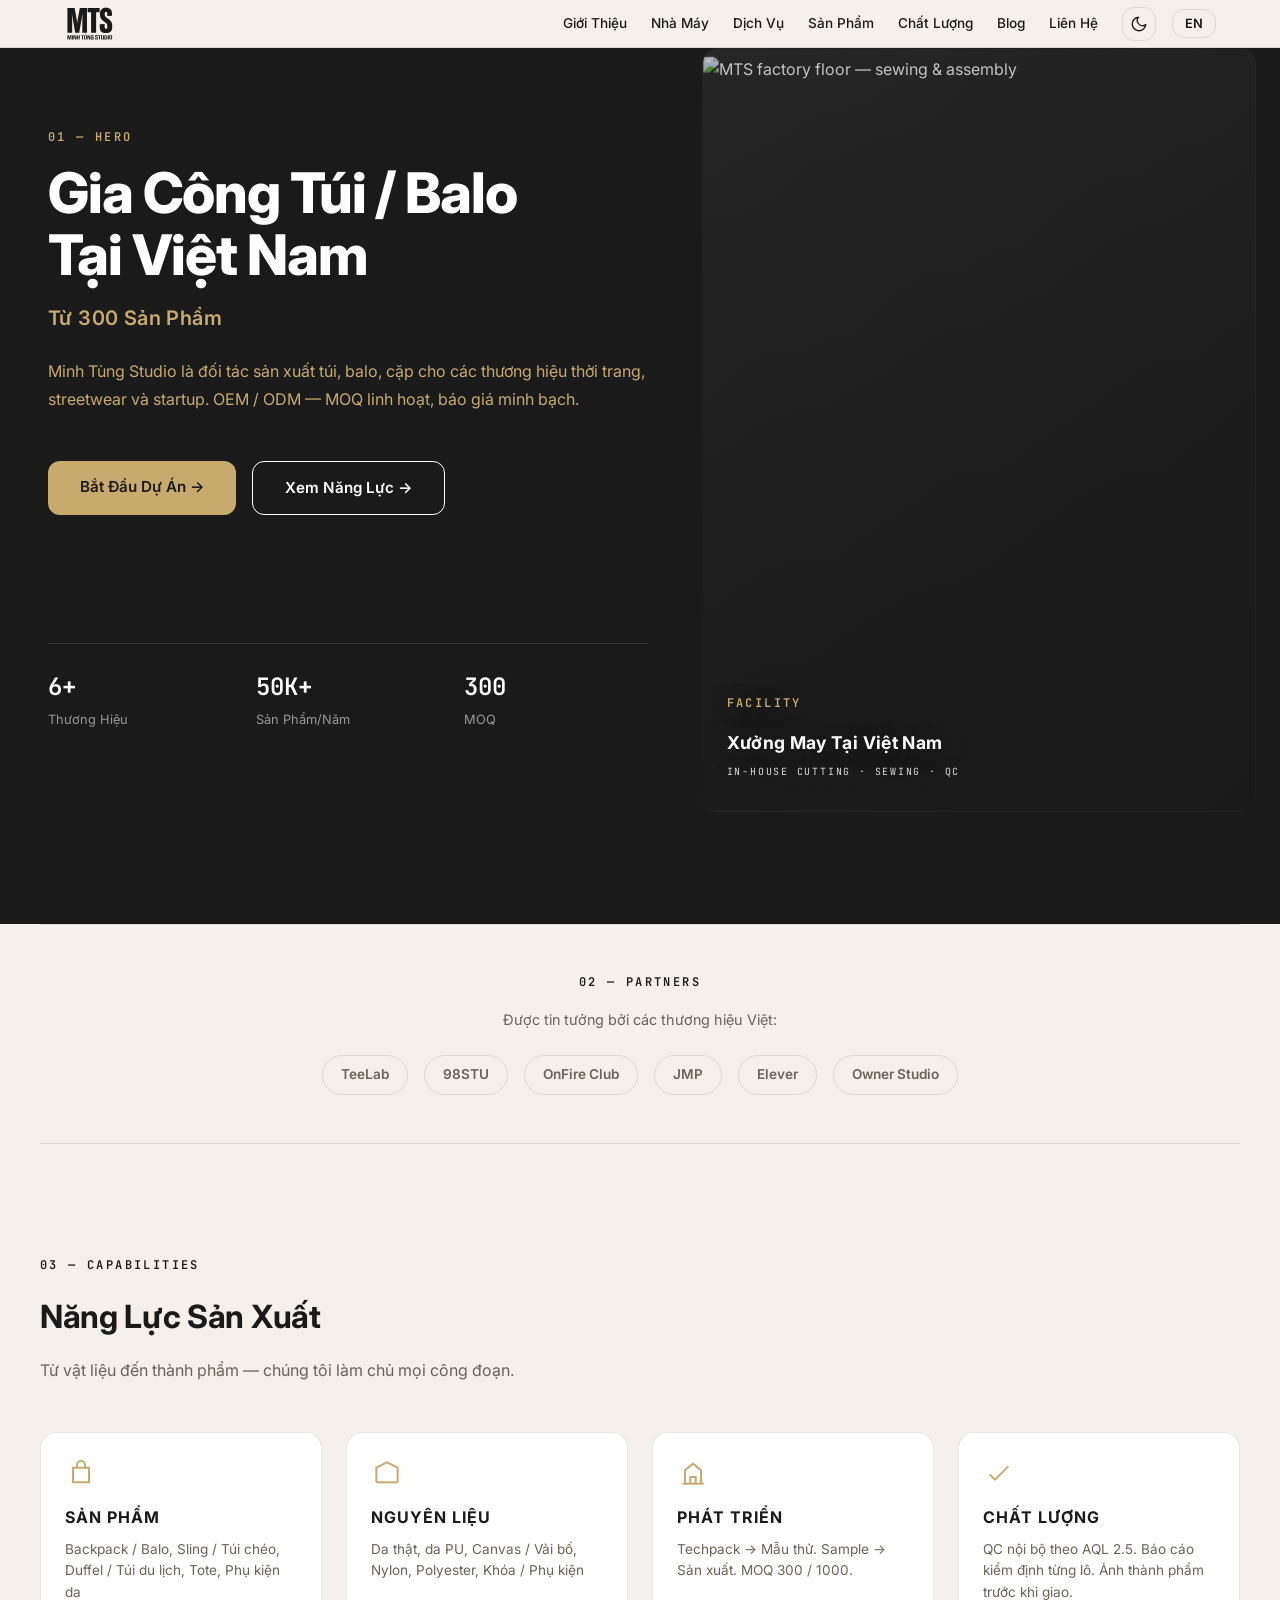
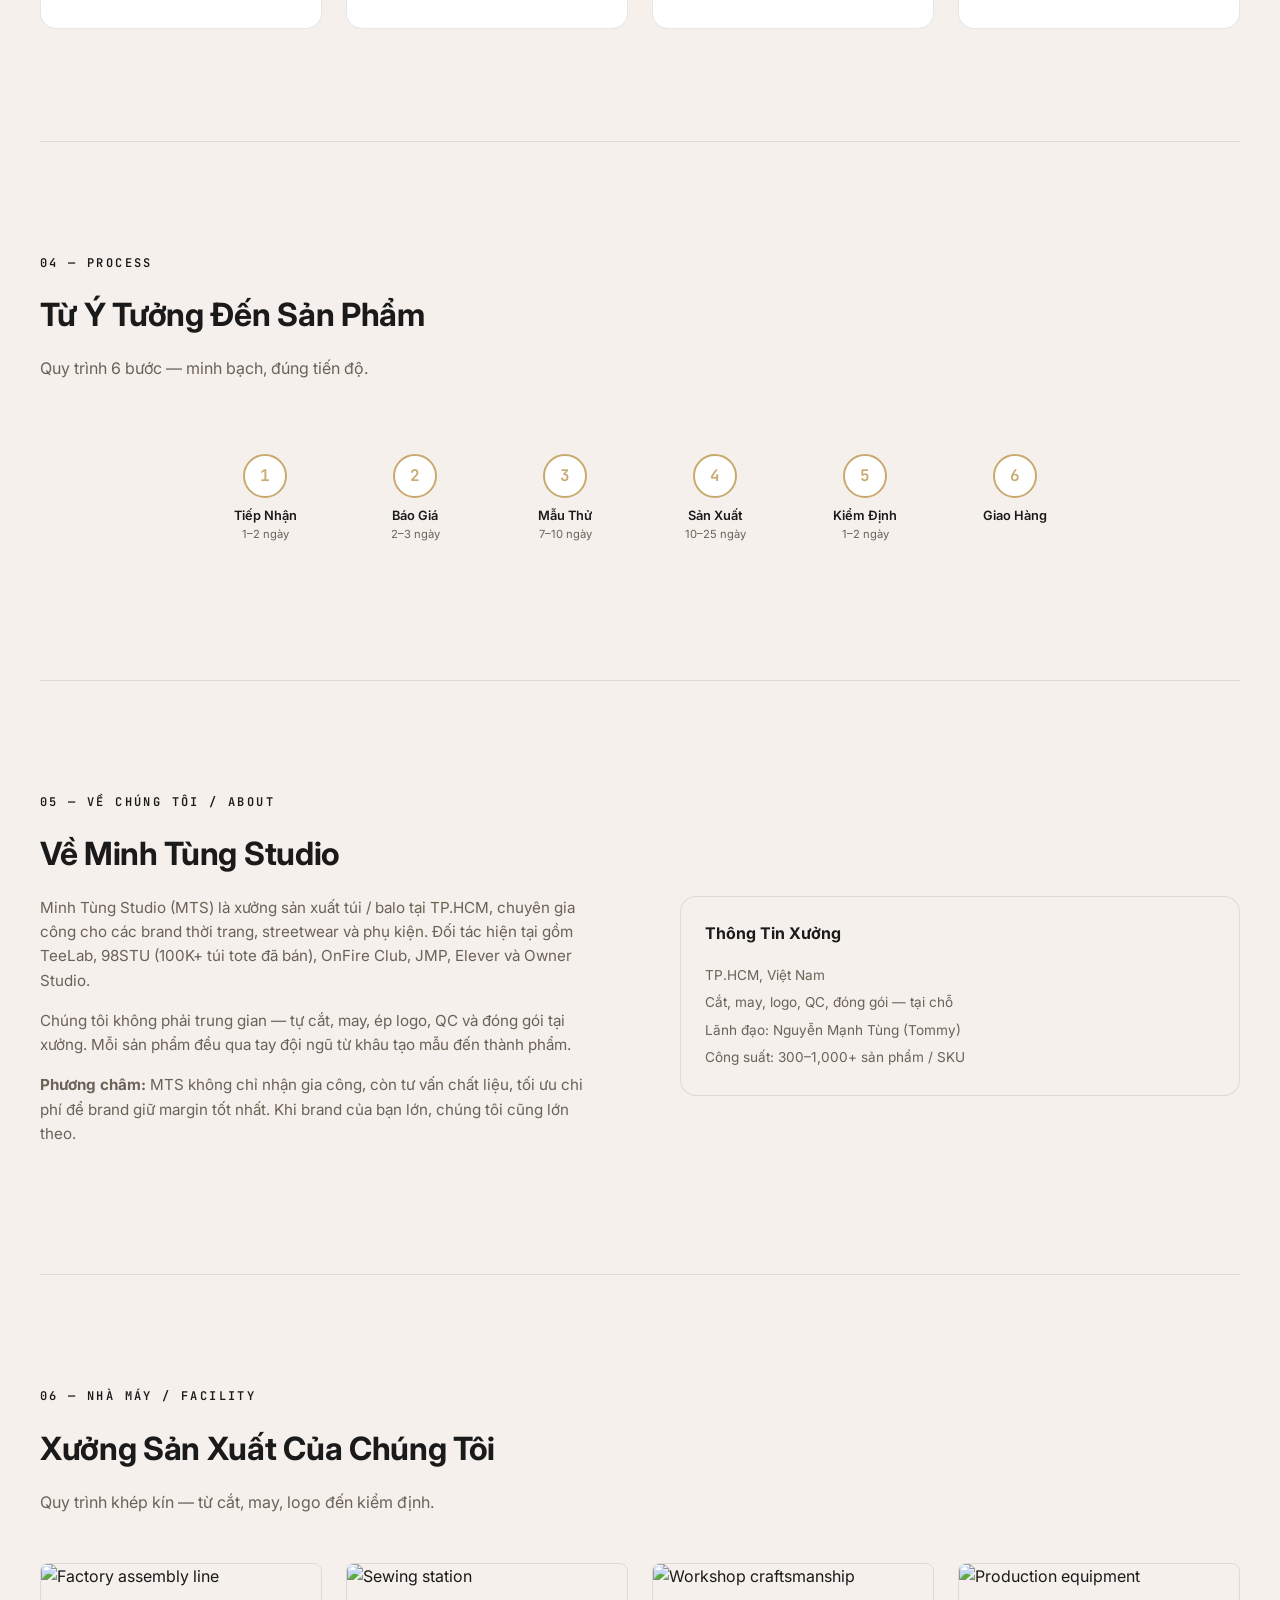
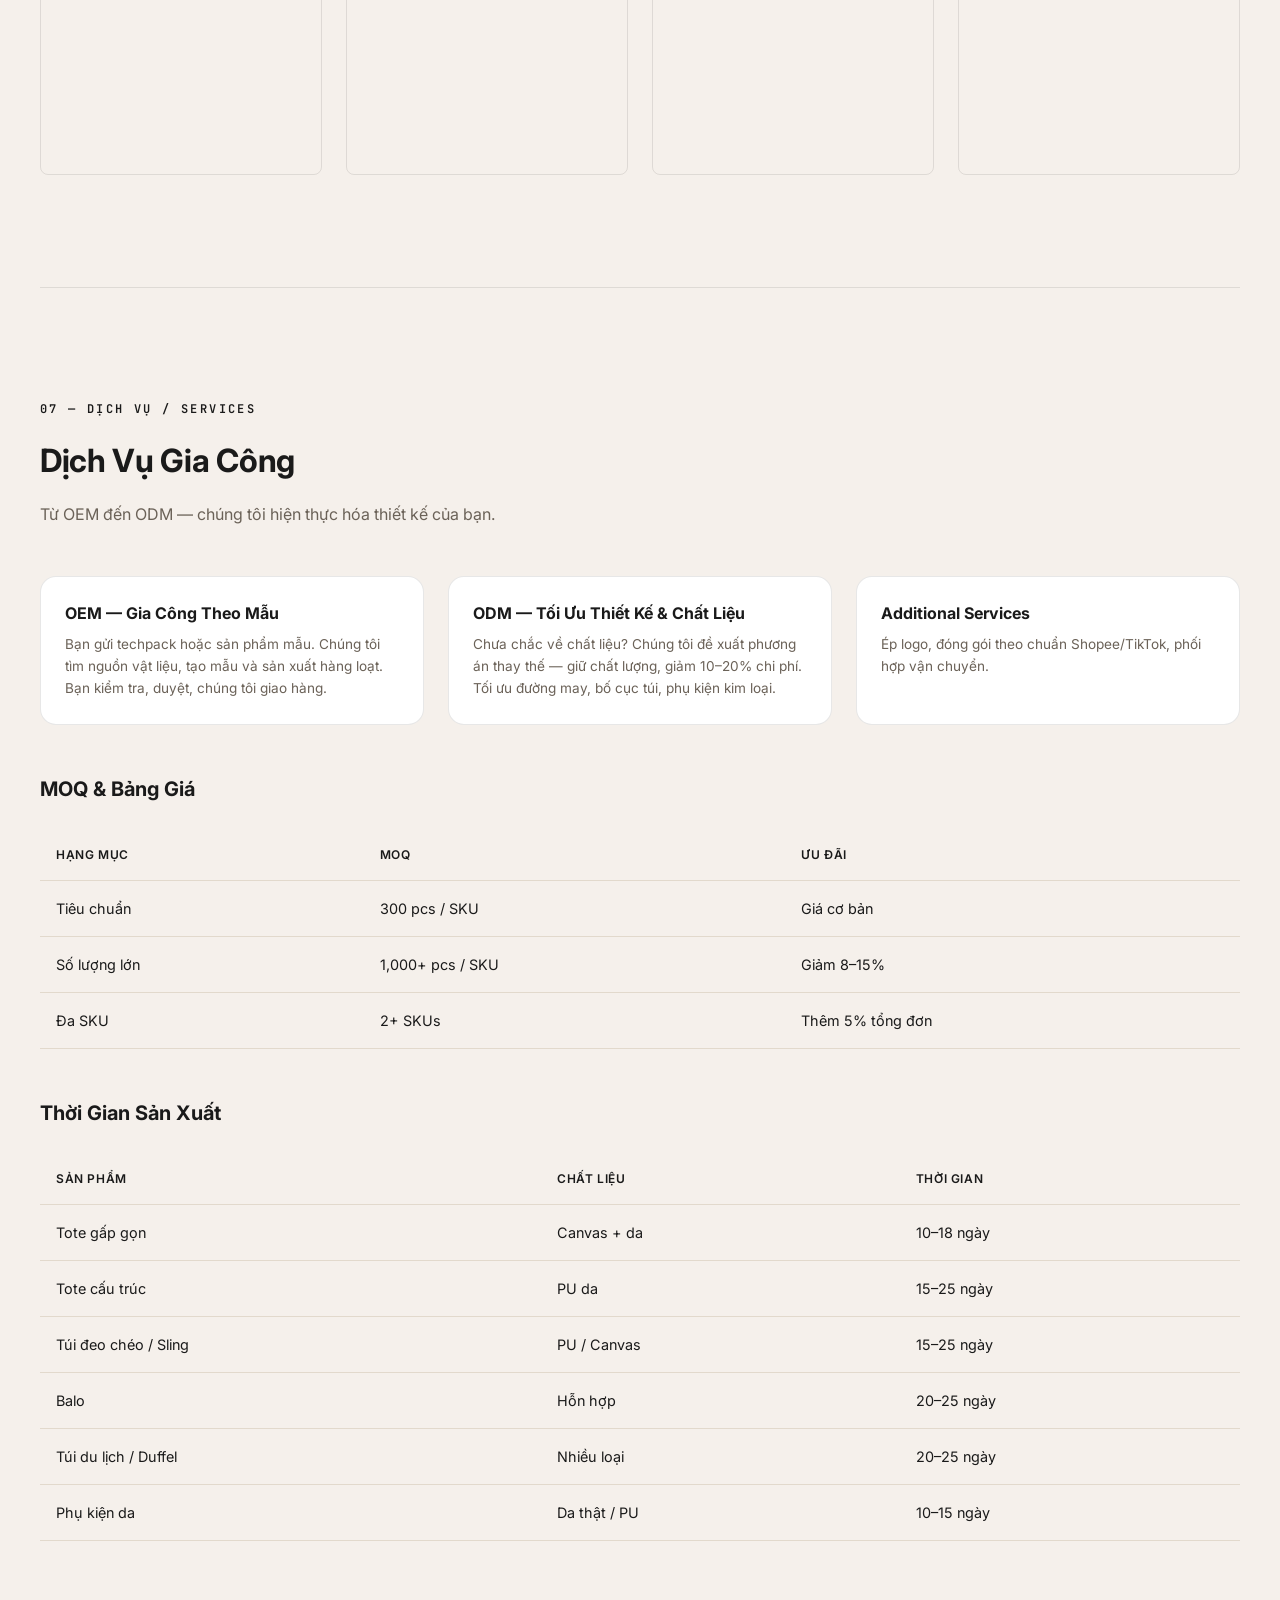
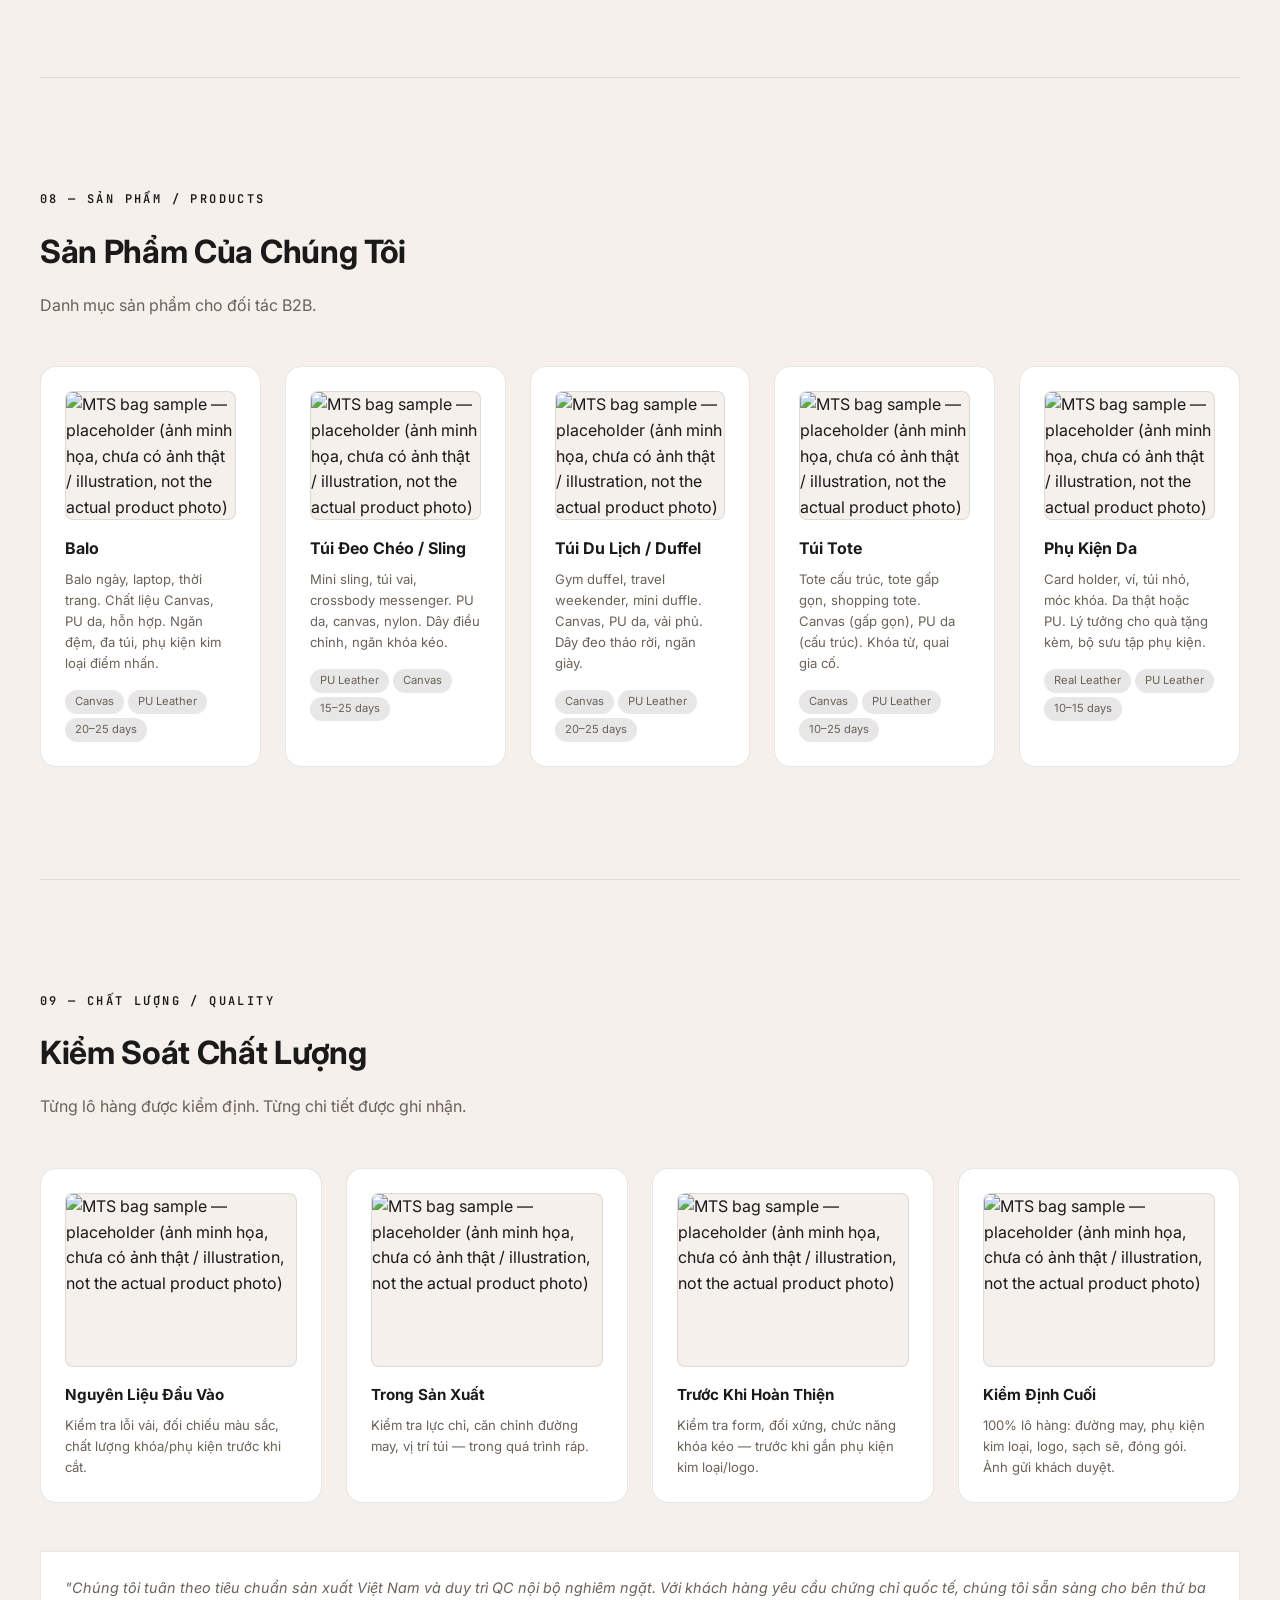
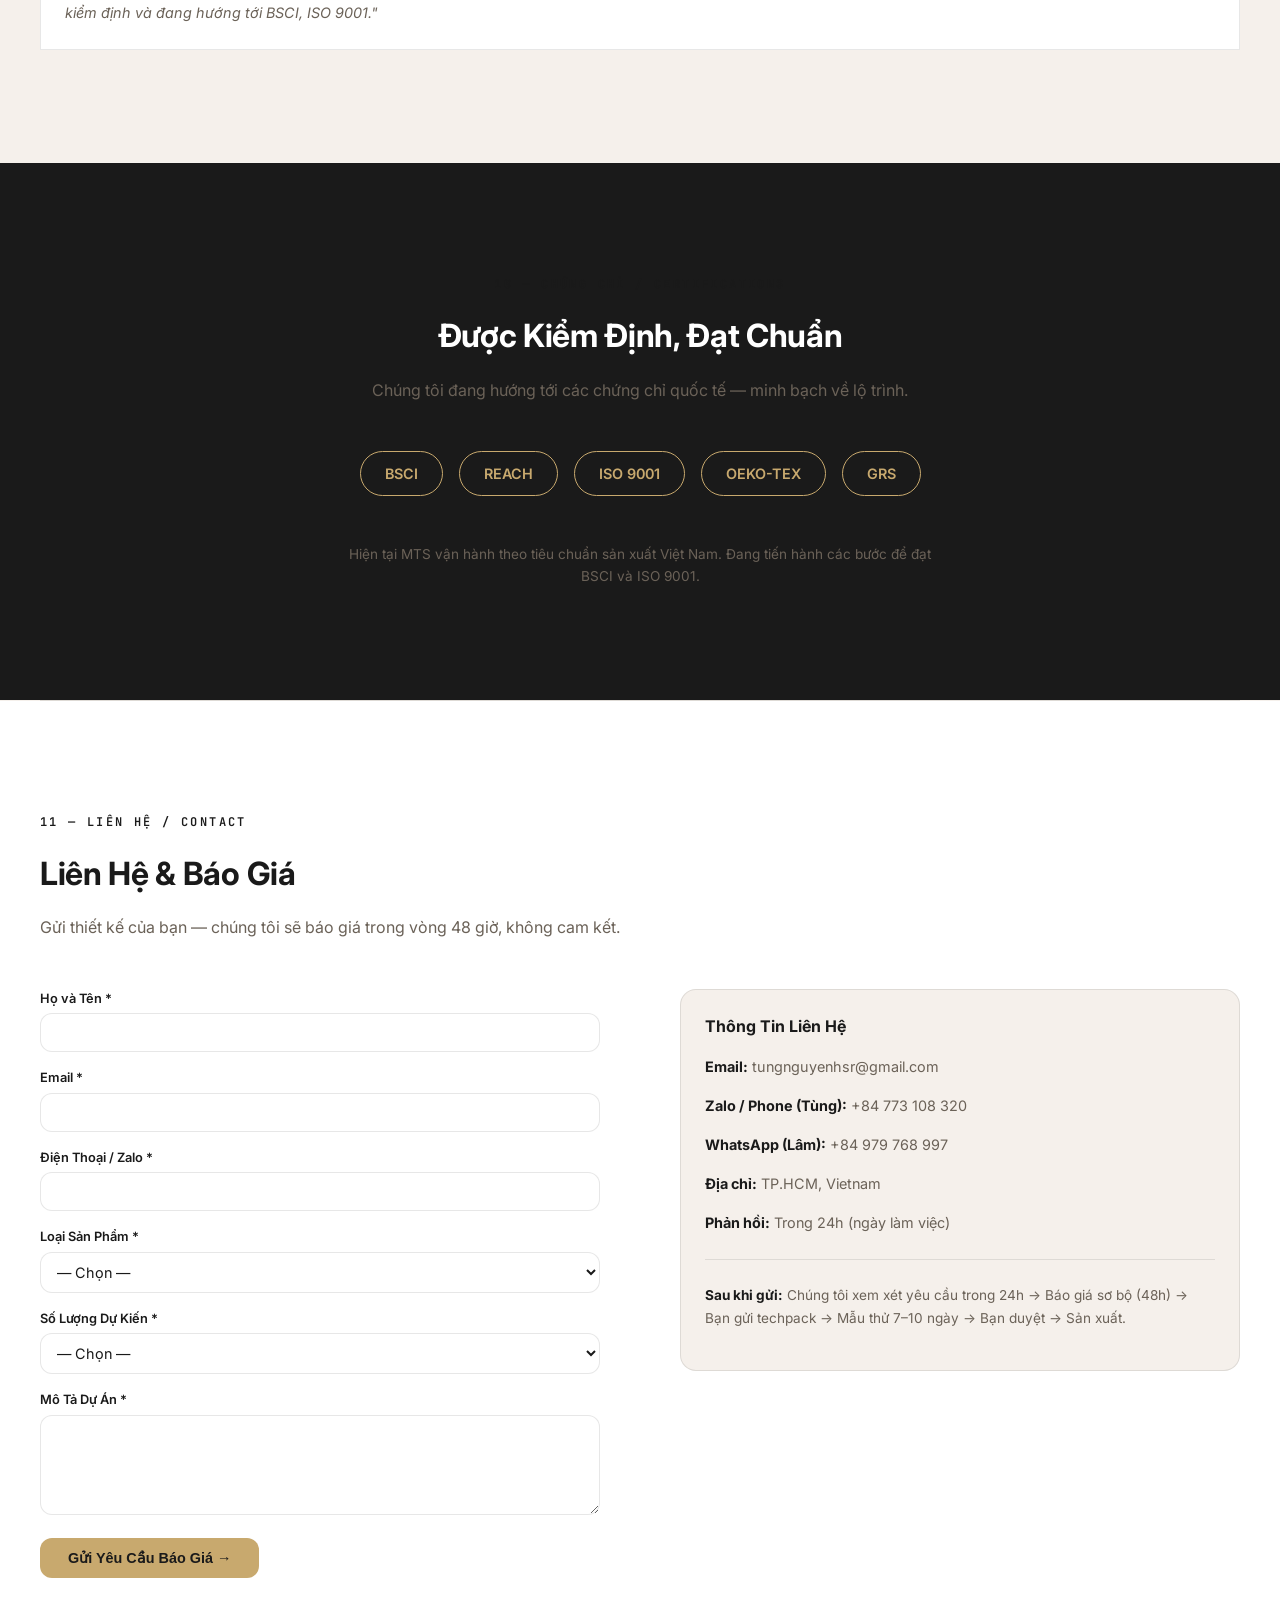
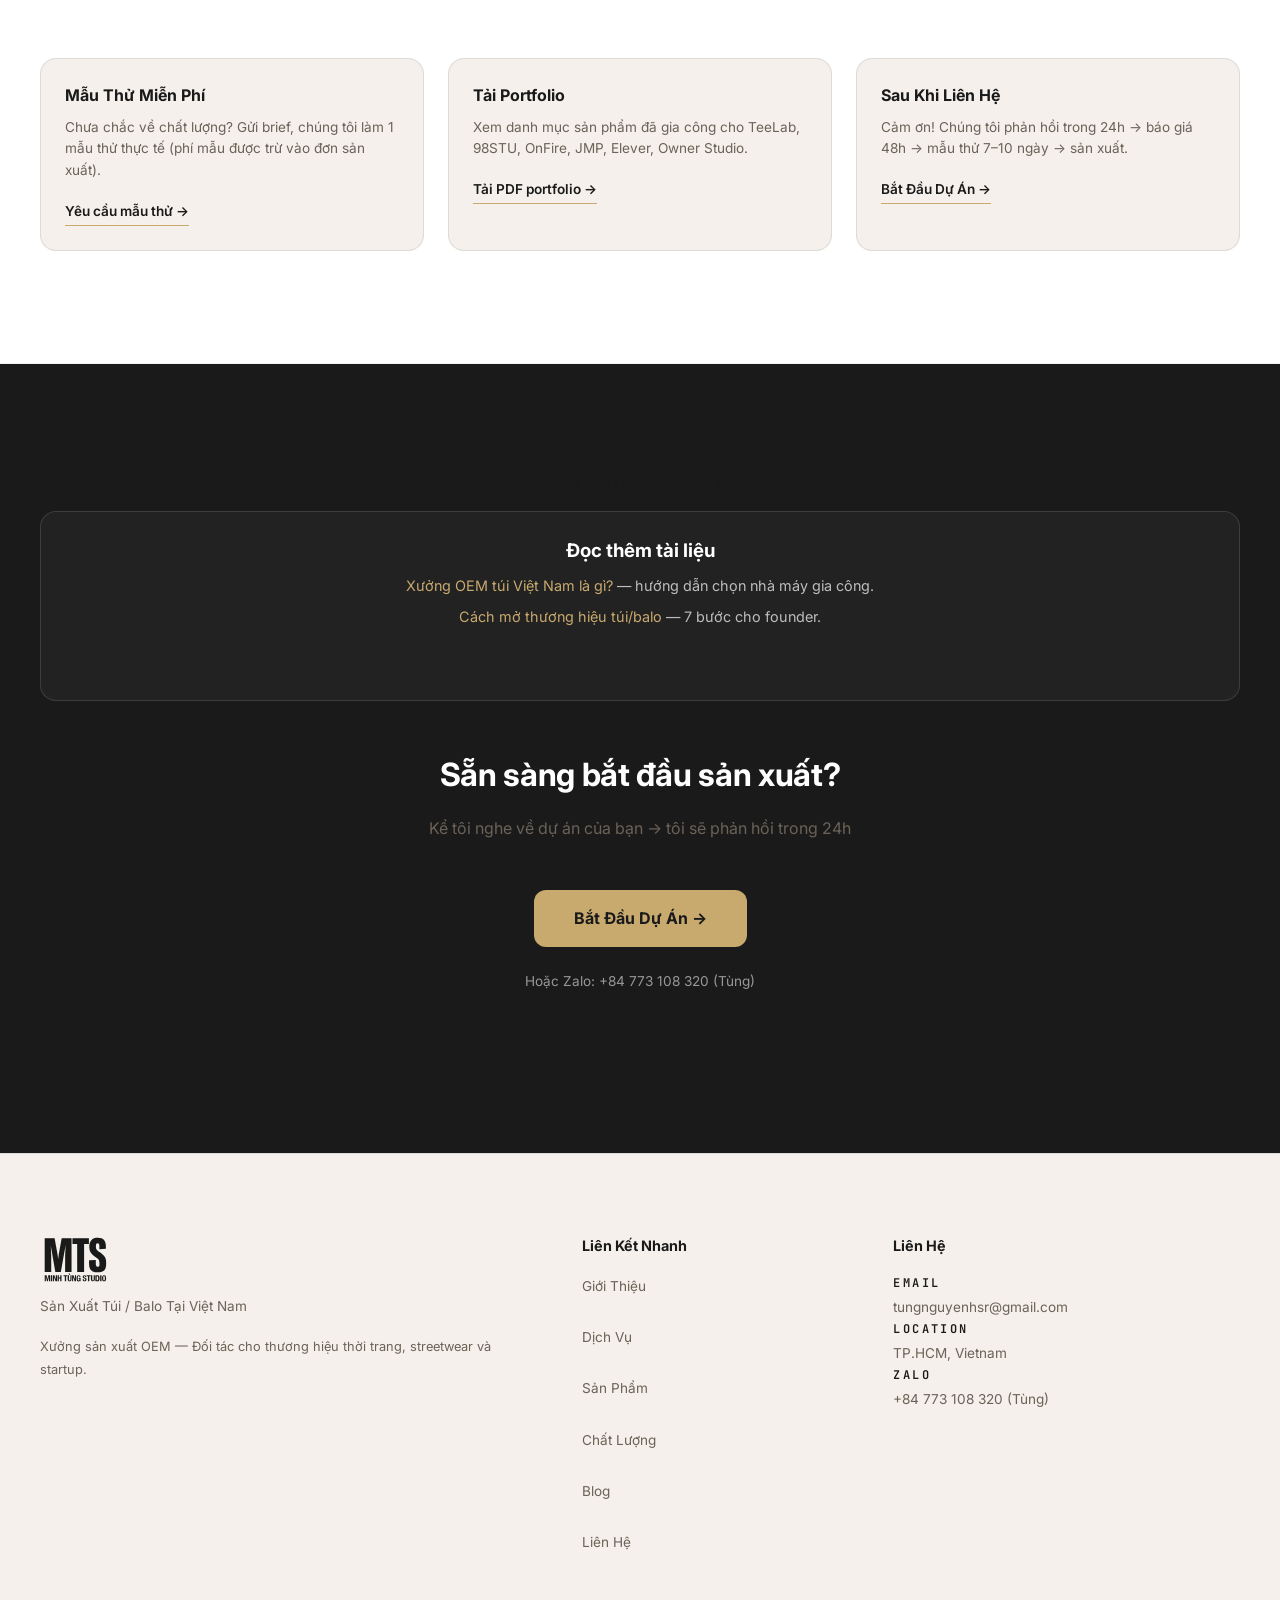
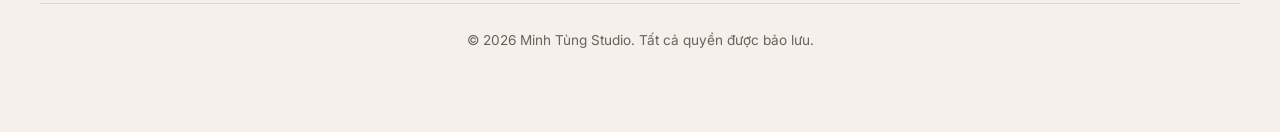
==== commit b112f786: "fix: table styling — alternating rows, hover effect, letter spacing" ====
--- a/index.html
+++ b/index.html
@@ -288,47 +288,92 @@
 
 /* ===== BLOG CARDS ===== */
 .blog-card{
-  display:block;border:1px solid var(--color-border);border-radius:var(--radius-lg);
-  padding:0;margin:var(--space-md) 0;
+  display:flex;gap:0;
+  border:1px solid var(--color-border);border-radius:var(--radius-lg);
+  margin:var(--space-md) 0;
   background:var(--color-surface);text-decoration:none;
   transition:transform .35s var(--ease-out),box-shadow .35s var(--ease-out),border-color .25s;
   overflow:hidden;
   box-shadow:var(--elevation-0);
+  min-height:180px;
 }
 .blog-card:hover{
   border-color:var(--gold);
-  transform:translateY(-4px);
+  transform:translateY(-3px);
   box-shadow:var(--elevation-2);
+}
+.blog-card-media{
+  flex:0 0 280px;overflow:hidden;position:relative;
+}
+.blog-card-media img{
+  width:100%;height:100%;object-fit:cover;display:block;
+  transition:transform .45s var(--ease-out);
+  position:absolute;top:0;left:0;
+}
+.blog-card:hover .blog-card-media img{transform:scale(1.06)}
+.blog-card-body{
+  flex:1;padding:var(--space-md);display:flex;flex-direction:column;justify-content:center;
 }
 .blog-card-cat{
   display:block;
   font-family:var(--font-mono);
-  font-size:0.65rem;font-weight:600;
+  font-size:0.62rem;font-weight:600;
   letter-spacing:0.15em;text-transform:uppercase;
   color:var(--color-accent);
-  padding:var(--space-md) var(--space-md) 0 var(--space-md);
+  margin-bottom:var(--space-xs);
 }
 .blog-card-title{
-  font-size:1.15rem;font-weight:700;
+  font-size:1.1rem;font-weight:700;
   color:var(--color-ink);
-  margin:var(--space-xs) var(--space-md) var(--space-xs);
+  margin:0 0 var(--space-xs);
   line-height:1.35;
 }
-.blog-card-media{
-  margin:0;
-  overflow:hidden;
-  position:relative;
-}
-.blog-card-media img{
-  width:100%;height:180px;object-fit:cover;display:block;
-  transition:transform .45s var(--ease-out);
-}
-.blog-card:hover .blog-card-media img{transform:scale(1.05)}
+.blog-card-meta{
+  font-size:0.75rem;color:var(--color-muted);
+  margin-bottom:var(--space-xs);
+  padding-bottom:var(--space-xs);
+  border-bottom:2px solid var(--color-accent);
+  display:inline-block;
+}
 .blog-card-excerpt{
   color:var(--color-muted);
   margin:0;
-  padding:0 var(--space-md) var(--space-md);
-  font-size:0.88rem;line-height:1.6;
+  font-size:0.85rem;line-height:1.55;
+}
+.blog-card-link{
+  color:var(--color-accent);
+  font-size:0.82rem;font-weight:600;
+  margin-top:var(--space-xs);
+  display:inline-block;
+  transition:color .2s;
+}
+.blog-card:hover .blog-card-link{color:var(--color-ink)}
+
+/* ===== BLOG POST CONTENT ===== */
+.wrap{max-width:760px;margin:0 auto;padding:80px var(--space-md) 0}
+.wrap h1{font-size:clamp(1.8rem,5vw,2.6rem);line-height:1.15;margin-bottom:var(--space-sm);letter-spacing:-0.02em}
+.wrap h2{font-size:1.4rem;margin:var(--space-lg) 0 var(--space-sm)}
+.wrap h3{font-size:1.1rem;margin:var(--space-md) 0 var(--space-xs)}
+.wrap p,.wrap li{font-size:0.95rem;line-height:1.7;color:var(--color-text);margin-bottom:var(--space-sm)}
+.wrap ul,.wrap ol{padding-left:1.3rem;margin-bottom:var(--space-sm)}
+.wrap strong{color:var(--color-ink)}
+.wrap a{color:var(--color-accent);border-bottom:1px solid var(--color-accent);text-decoration:none}
+.wrap a:hover{color:var(--color-ink);border-color:var(--color-ink)}
+.def{background:var(--color-accent);color:var(--color-ink);border-radius:var(--radius-lg);padding:var(--space-md);margin:var(--space-md) 0}
+.def strong{color:var(--color-ink)}
+.cta{background:var(--color-ink);color:#fff;border-radius:var(--radius-lg);padding:var(--space-md);margin:var(--space-lg) 0;text-align:center}
+.cta h2{color:#fff;margin:0 0 var(--space-sm);font-size:1.4rem}
+.cta p{color:rgba(255,255,255,.85);margin-bottom:var(--space-sm)}
+.cta a{display:inline-block;background:var(--color-accent);color:var(--color-ink);padding:var(--space-xs) var(--space-md);border-radius:var(--radius-sm);font-weight:600;border:none;text-decoration:none}
+.cta a:hover{background:#fff}
+p.meta{font-size:0.85rem;color:var(--color-muted)}
+p.lead{font-size:1.1rem;line-height:1.6}
+.lang-note{font-size:0.8rem;color:var(--color-muted);border-top:1px solid var(--color-border);padding-top:var(--space-md);margin-top:var(--space-lg)}
+
+@media(max-width:700px){
+  .blog-card{flex-direction:column}
+  .blog-card-media{flex:0 0 200px;min-height:200px}
+  .blog-card-media img{position:static;height:200px}
 }
 
 /* ===== CAPABILITIES ===== */
@@ -393,11 +438,12 @@
   width:100%;border-collapse:collapse;margin-top:var(--space-md);
   font-size:0.85rem;
 }
-.lead-time-table th,.lead-time-table td{
-  padding:10px var(--space-sm);text-align:left;border-bottom:1px solid var(--border);
-}
-.lead-time-table th{font-weight:600;color:var(--color-ink);text-transform:uppercase;font-size:0.75rem}
-.lead-time-table td{color:var(--muted)}
+.lead-time-table{width:100%;border-collapse:collapse;margin:var(--space-md) 0;font-size:0.9rem}
+.lead-time-table th,.lead-time-table td{padding:var(--space-sm);text-align:left;border-bottom:1px solid var(--color-border)}
+.lead-time-table th{font-weight:600;color:var(--color-ink);text-transform:uppercase;font-size:0.75rem;letter-spacing:0.05em;background:var(--accent)}
+.lead-time-table td{color:var(--color-text)}
+.lead-time-table tbody tr:nth-child(even){background:var(--accent)}
+.lead-time-table tbody tr:hover{background:var(--color-accent);color:var(--color-ink)}
 
 /* ===== PRODUCTS ===== */
 #products{background:var(--accent)}
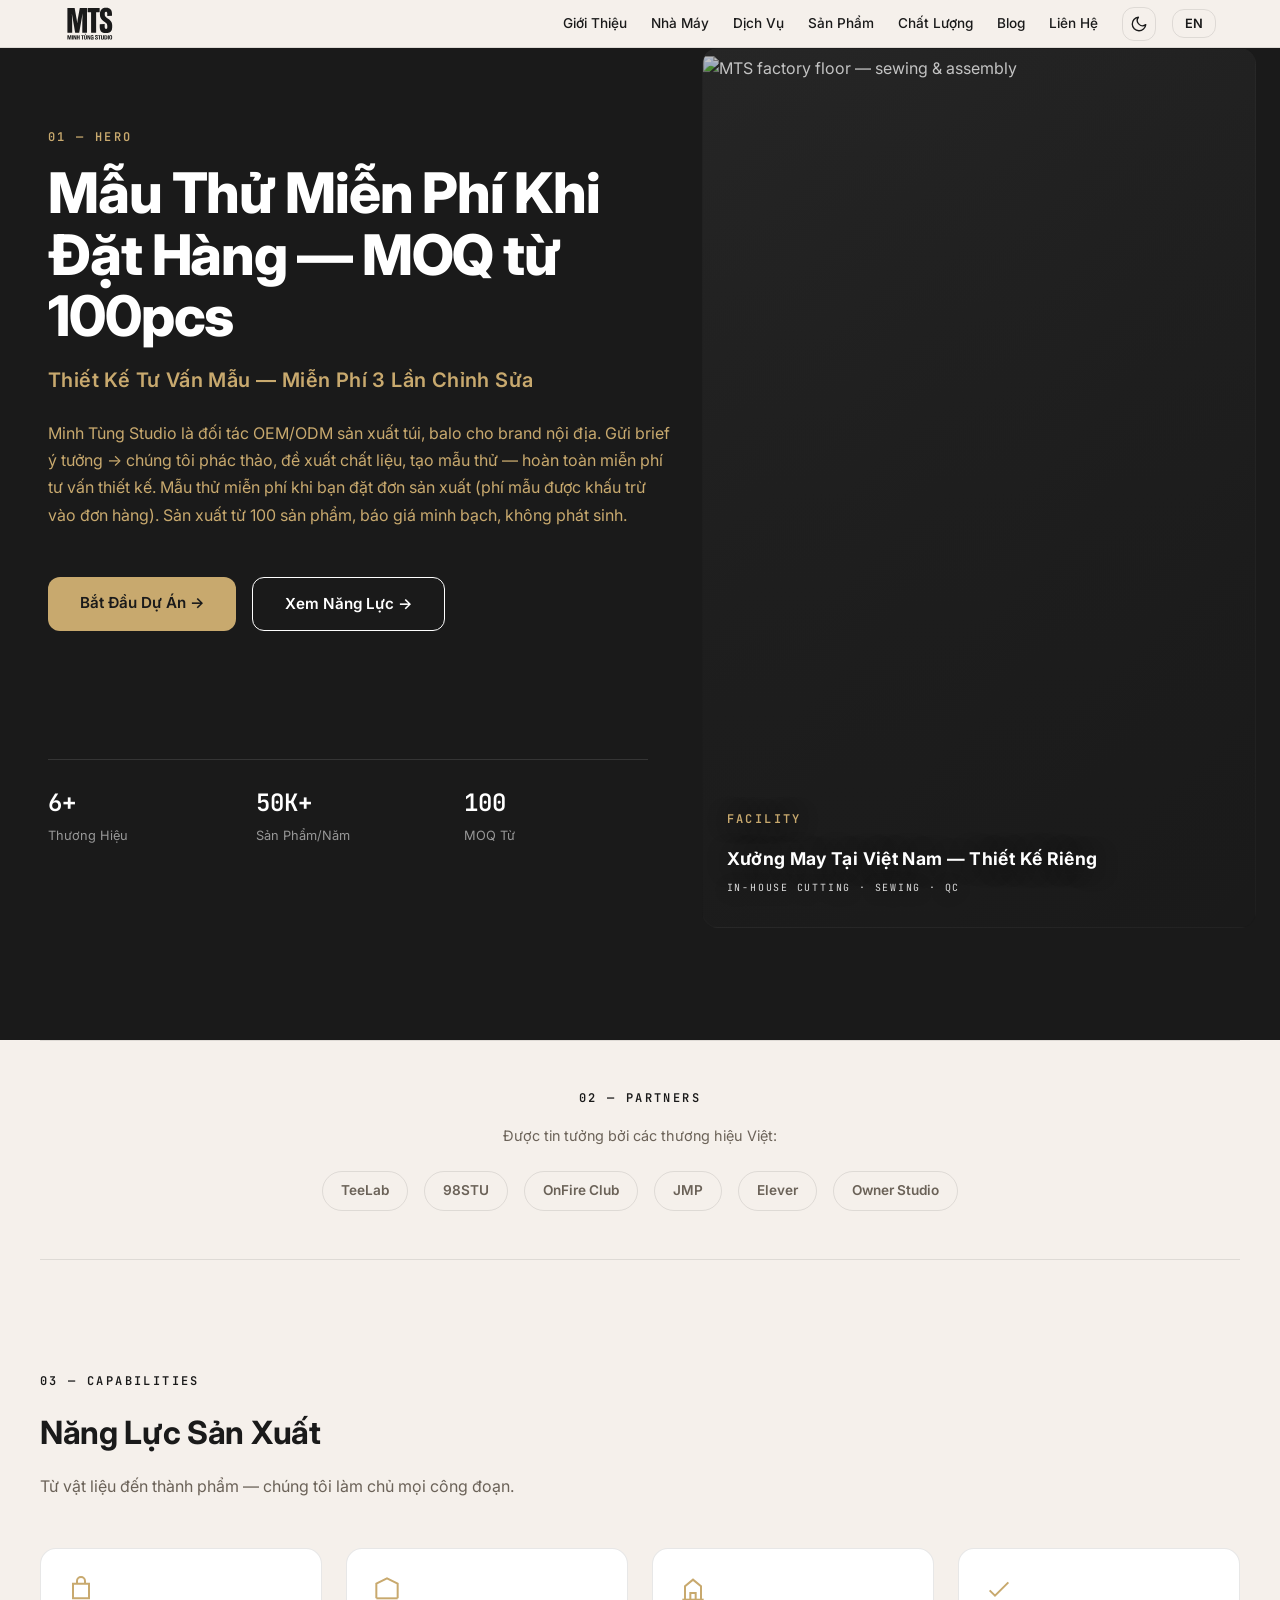
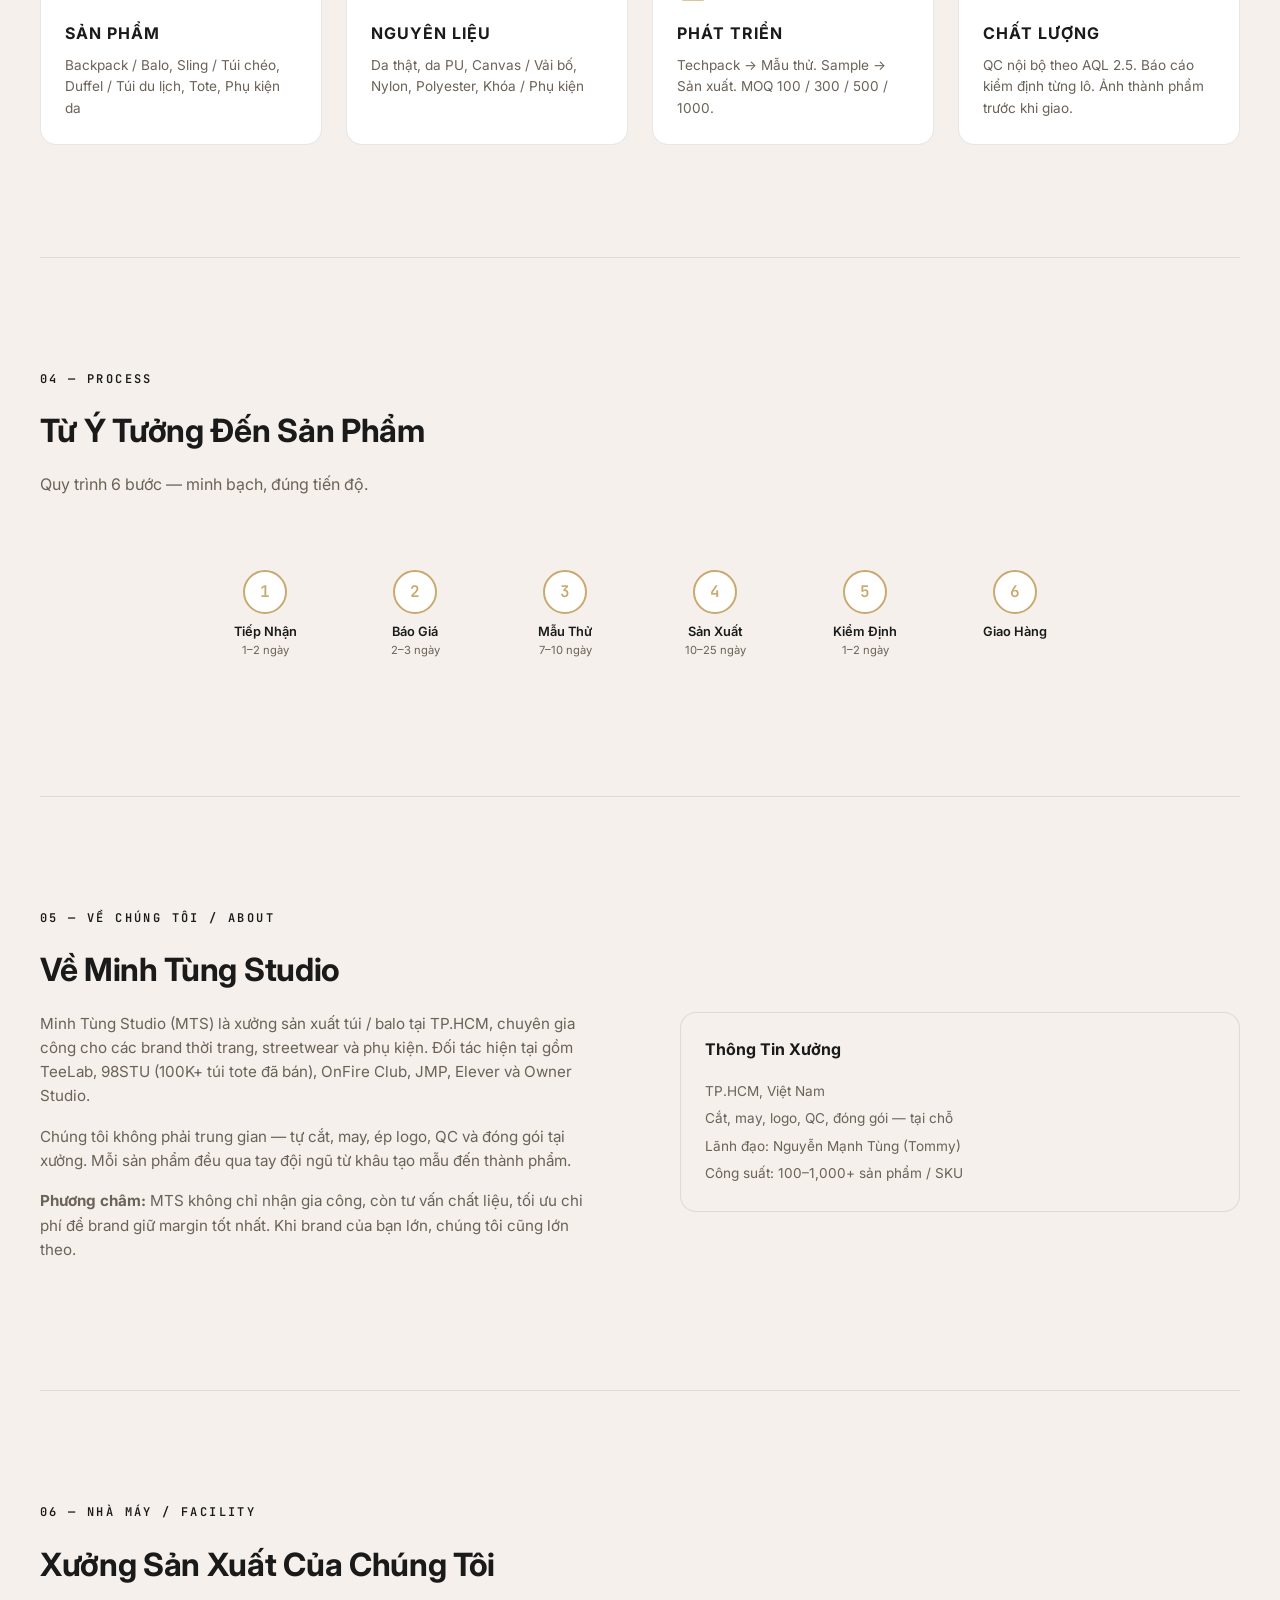
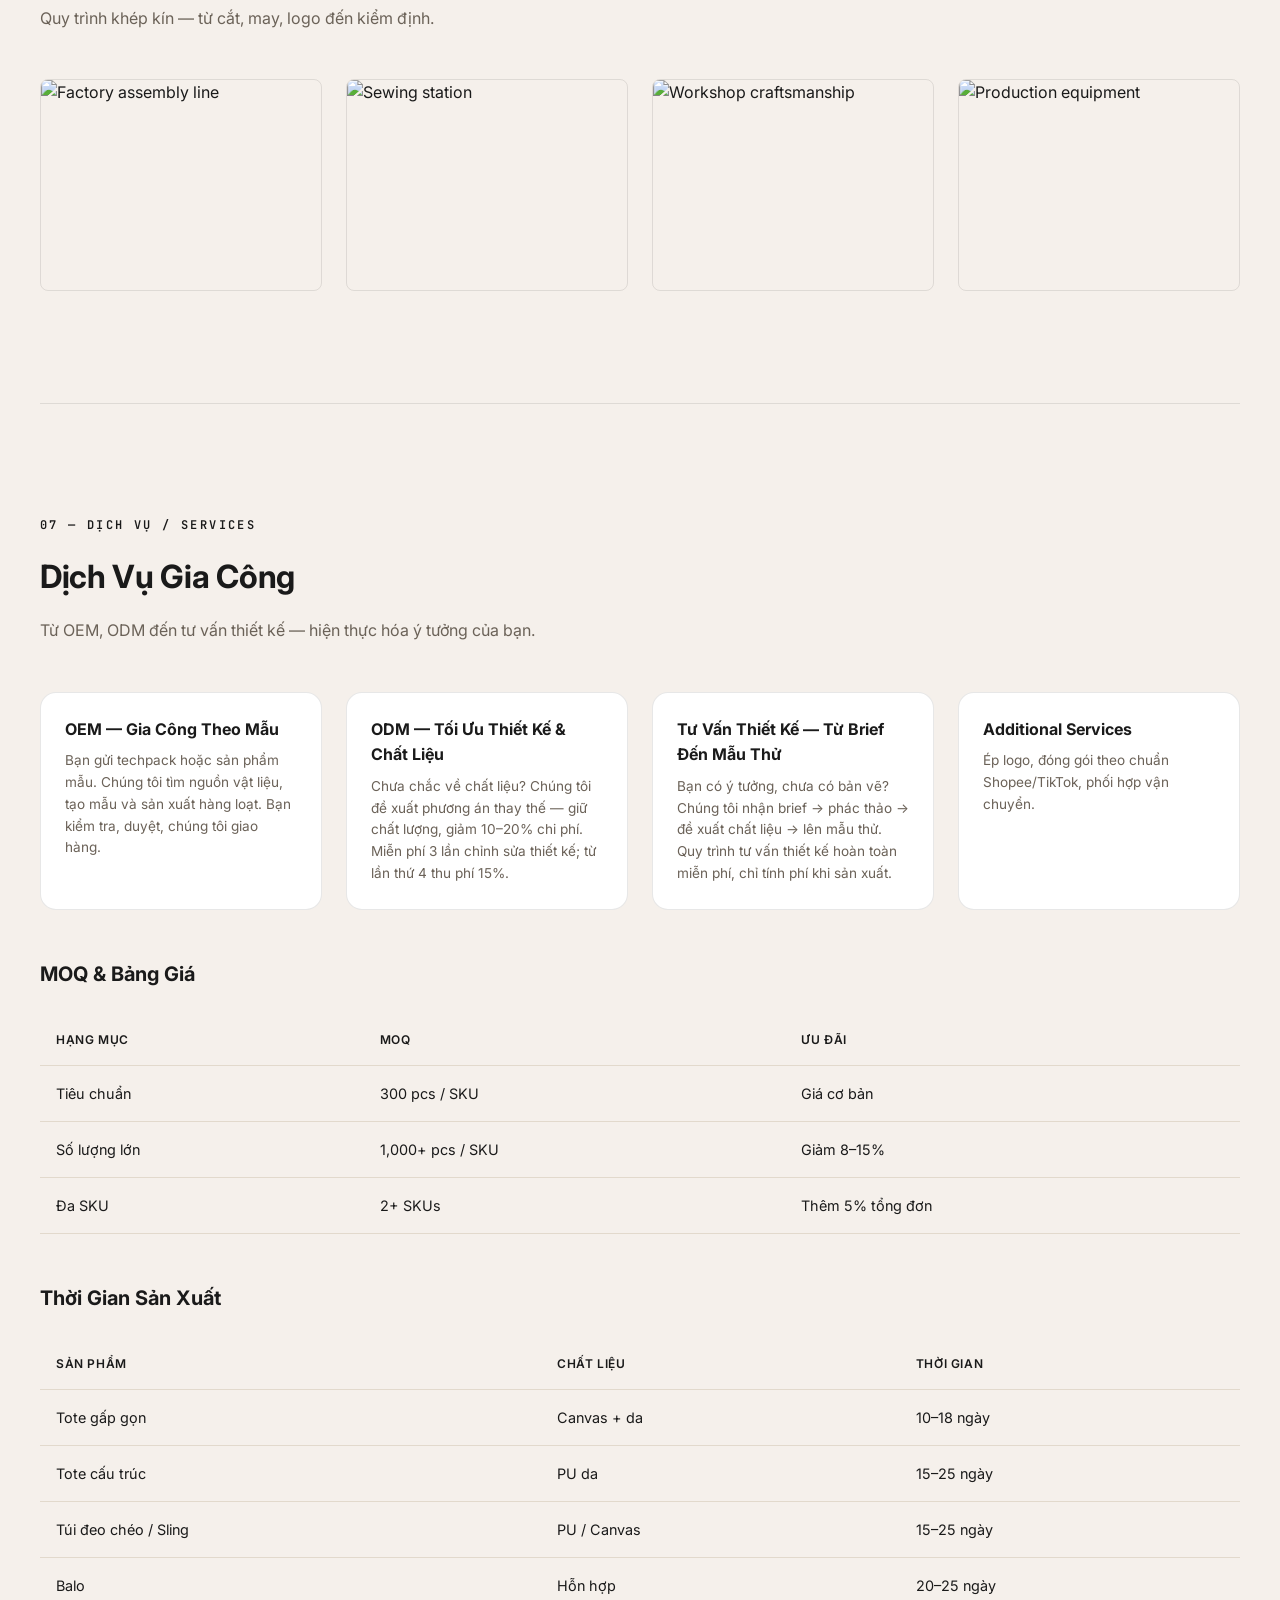
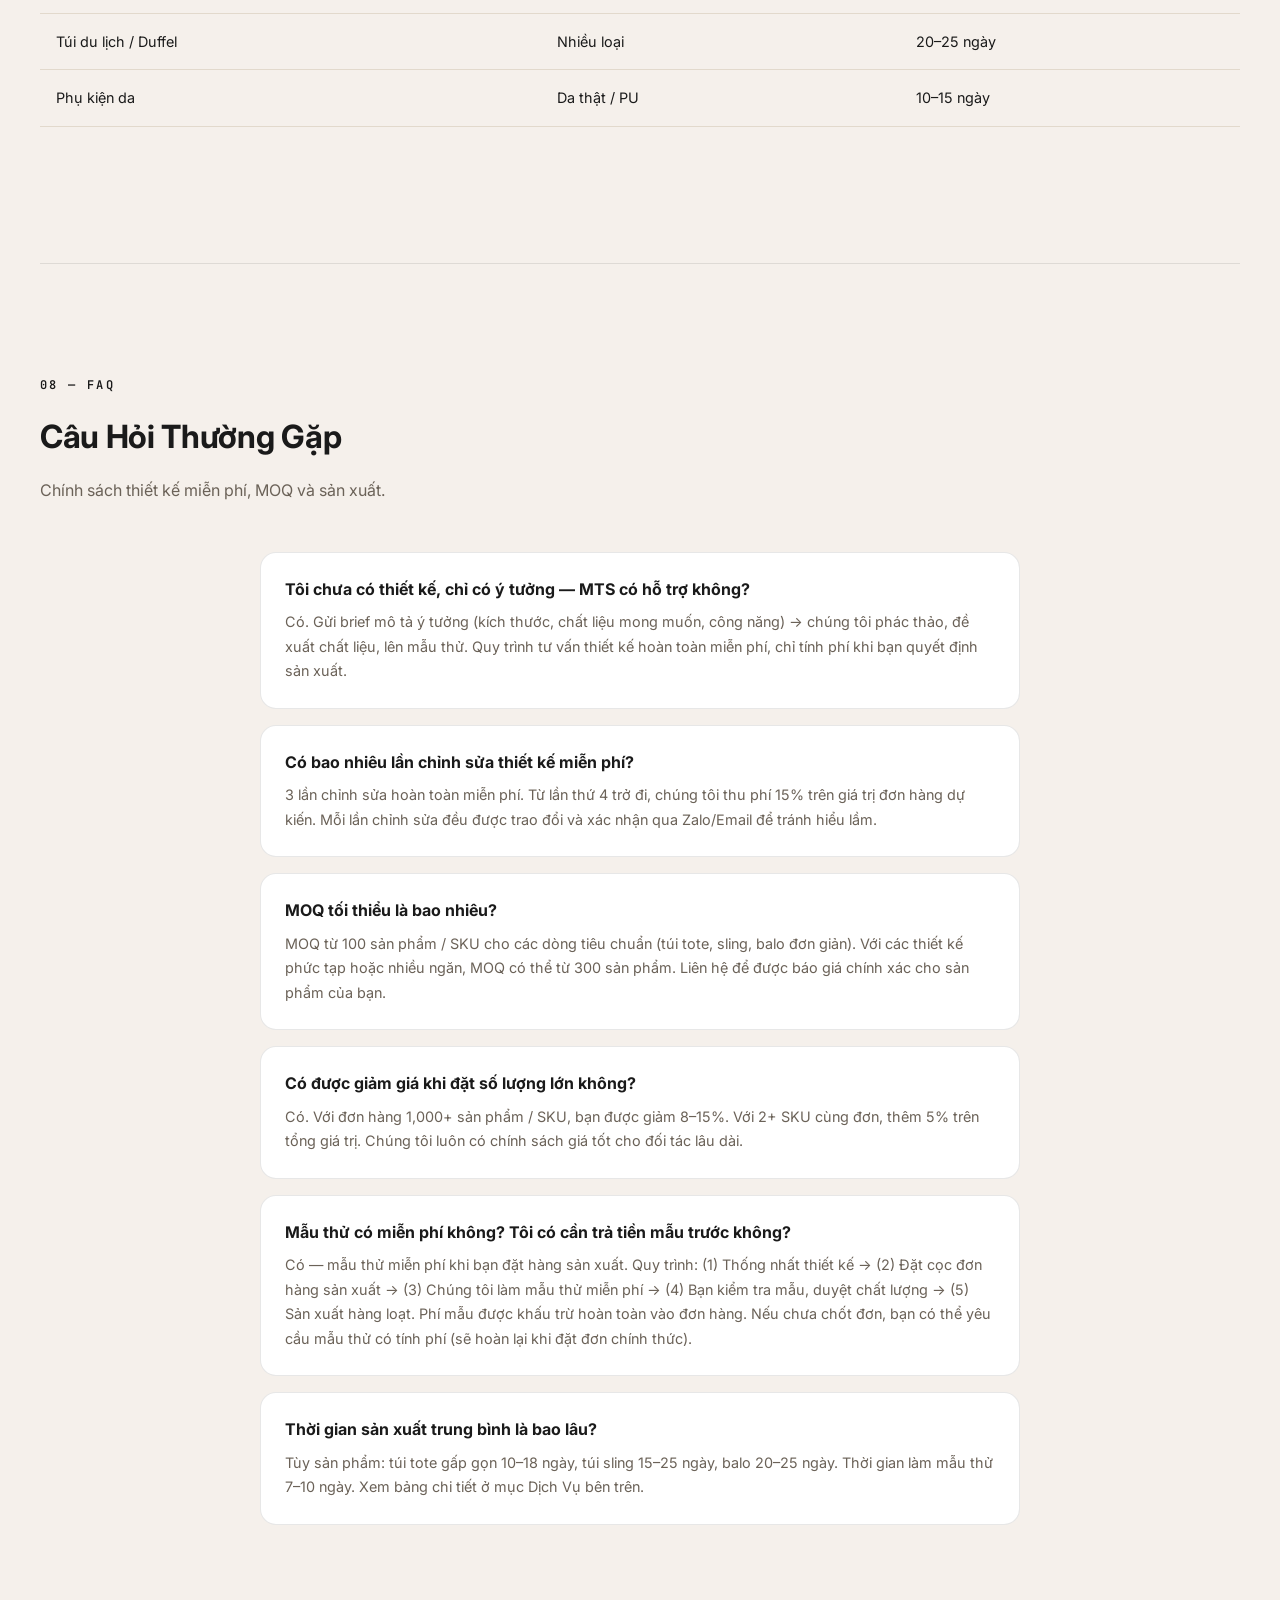
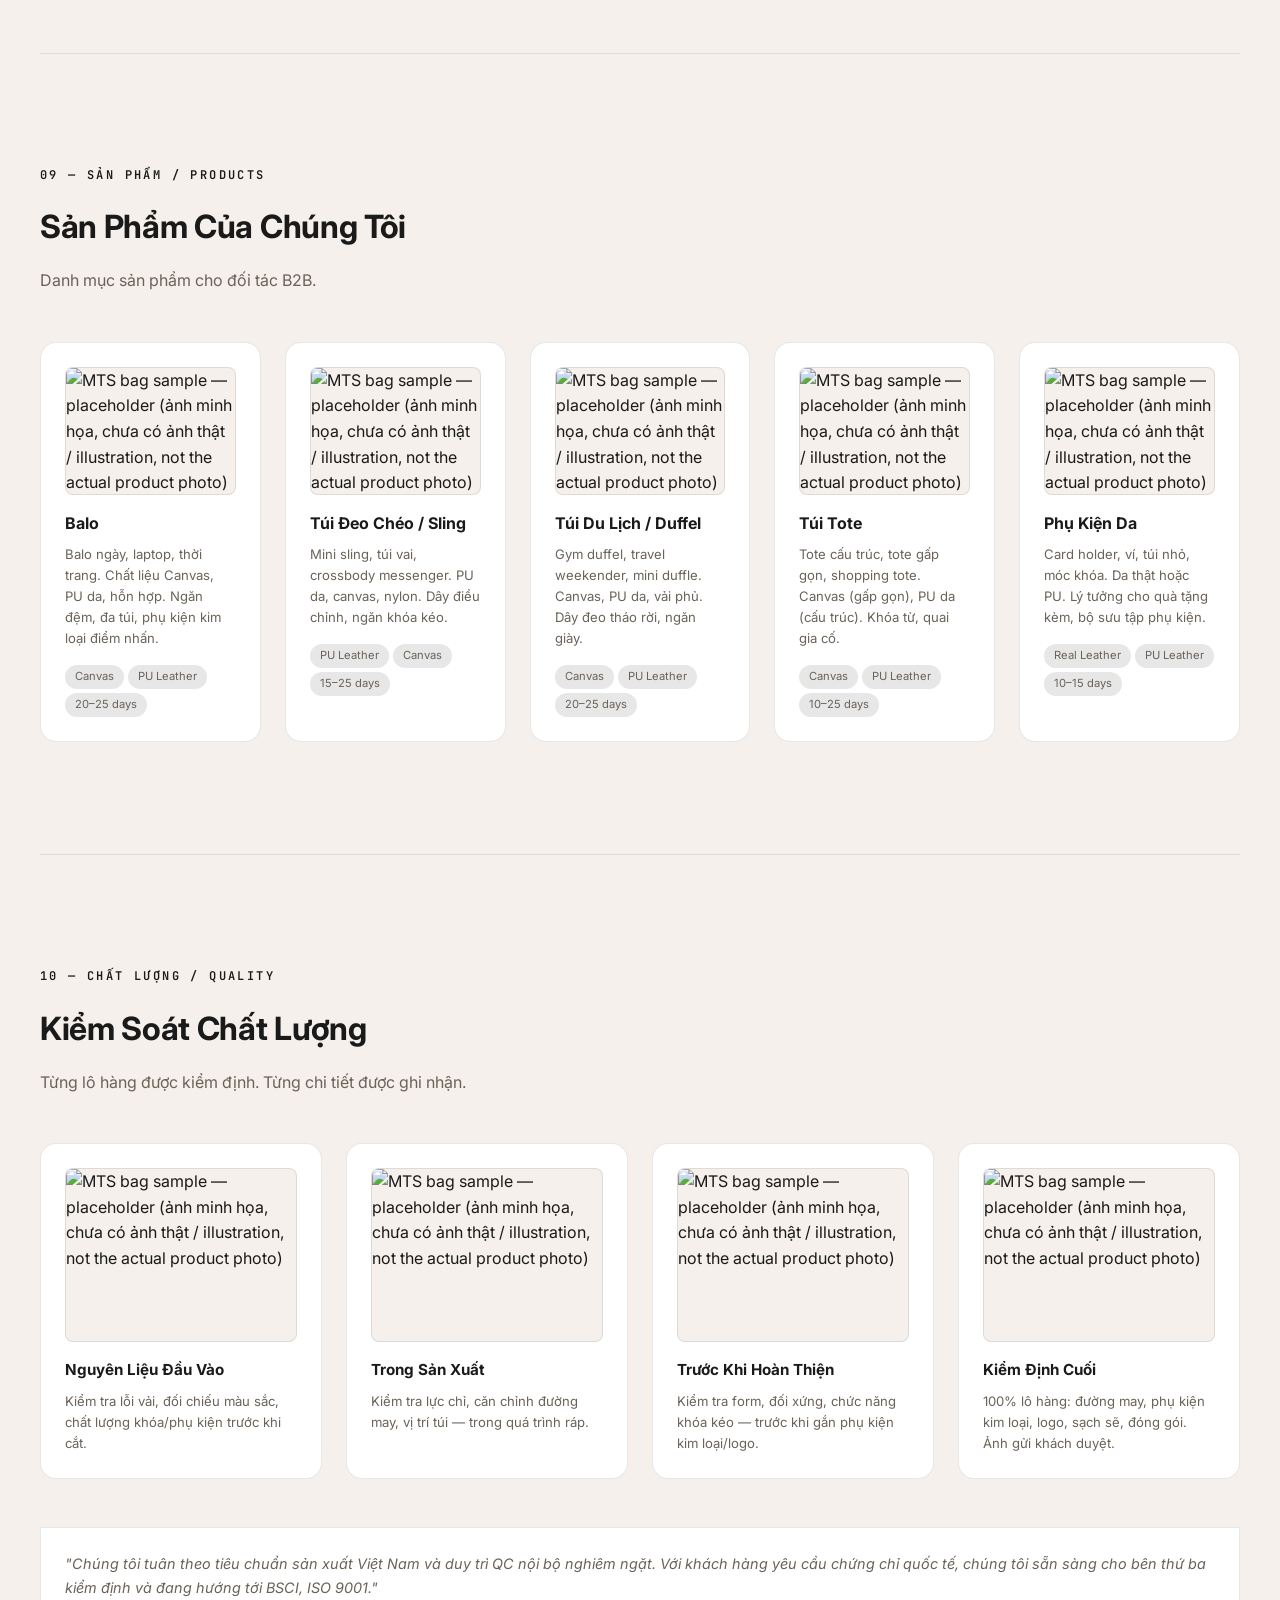
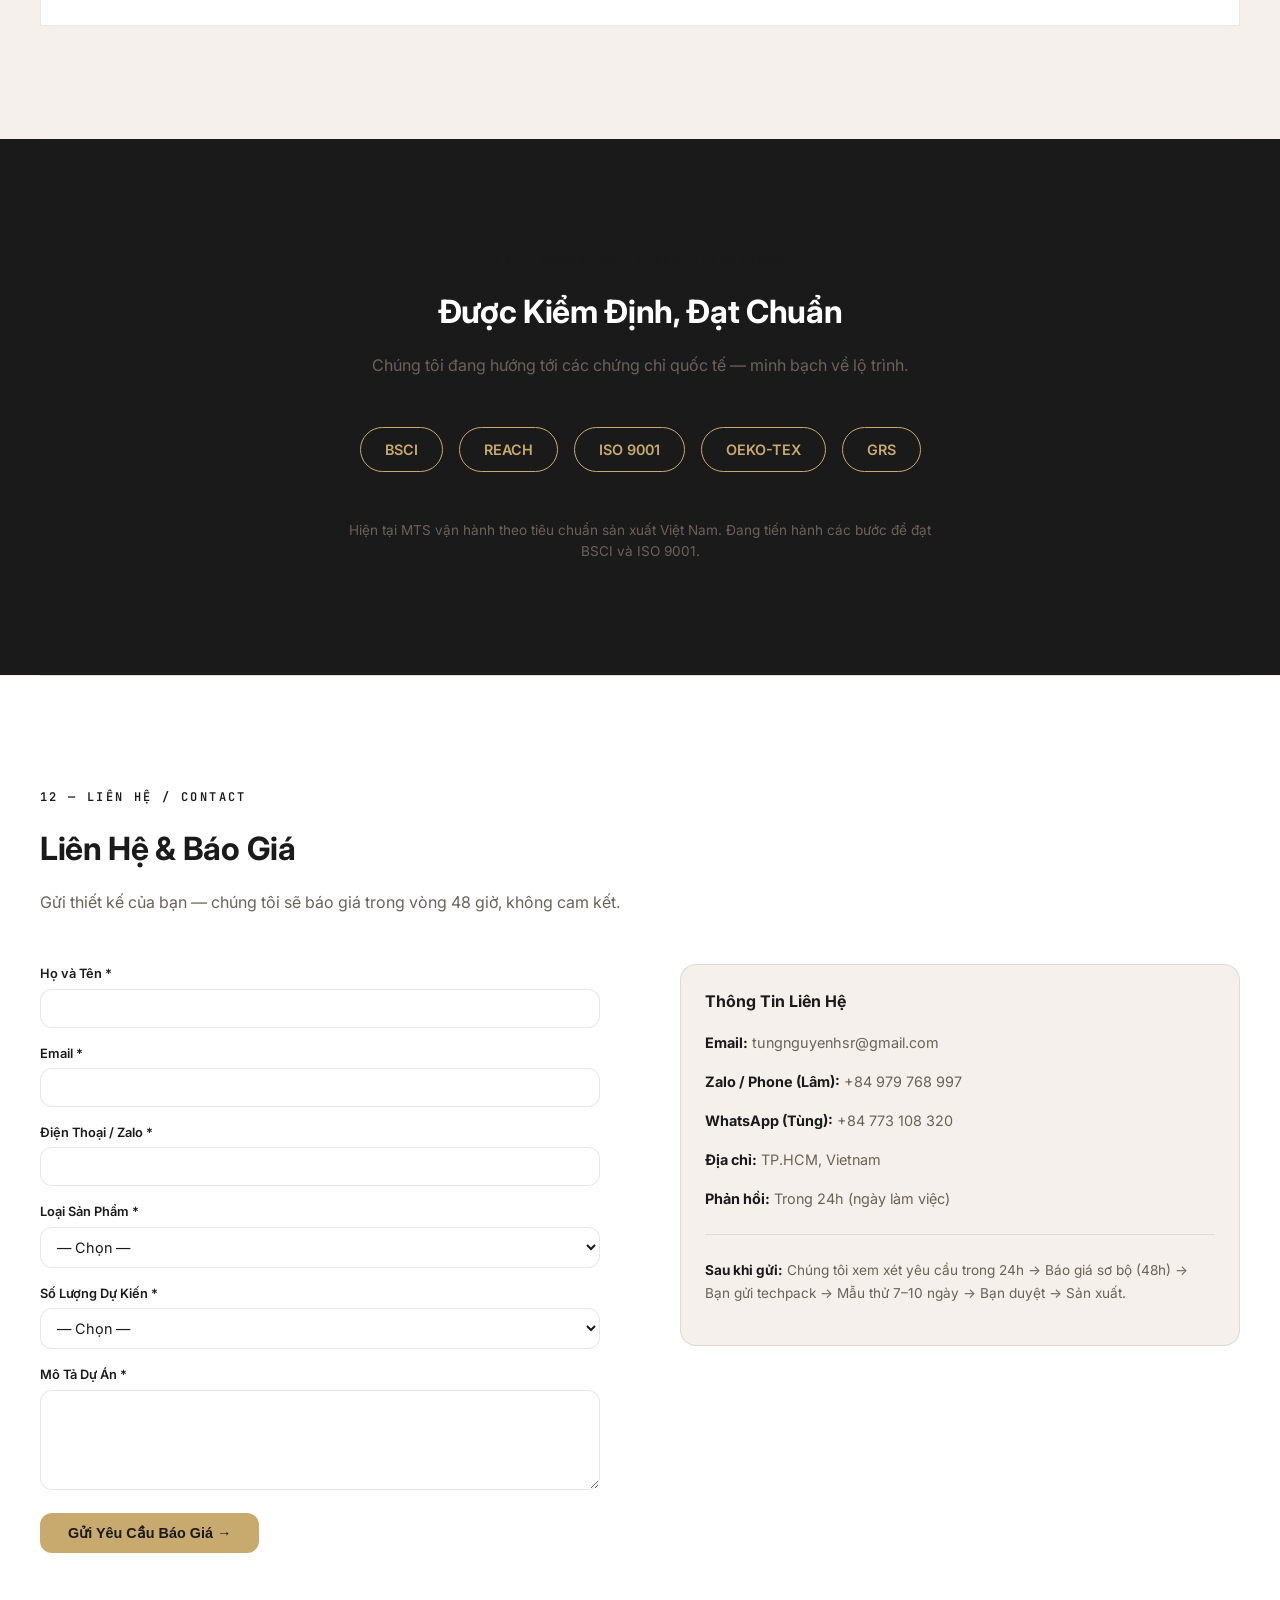
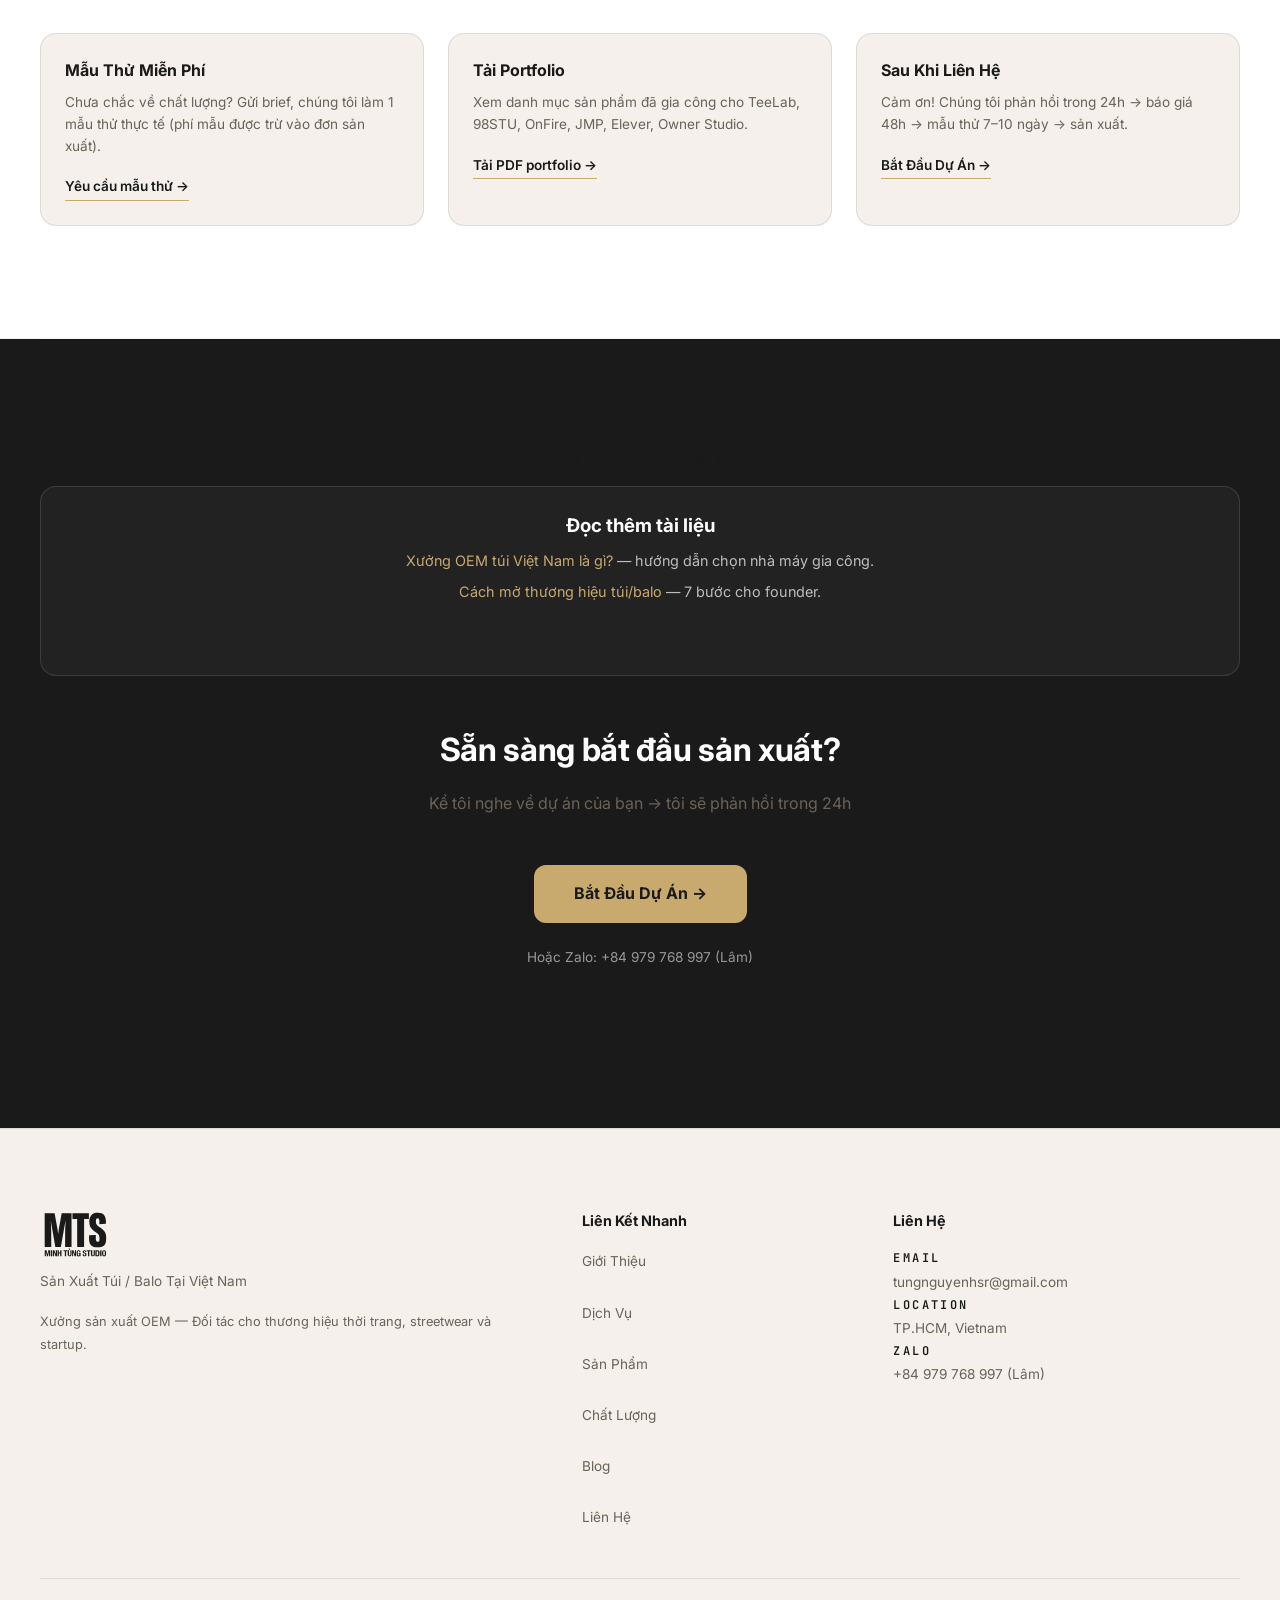
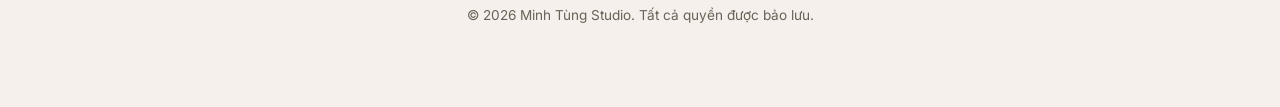
==== commit e94b6a06: "feat: design-consult pivot — hero, services, FAQ, MOQ 100, blog SEO, portfolio" ====
--- a/index.html
+++ b/index.html
@@ -19,11 +19,11 @@
 gtag('js', new Date());
 gtag('config', 'G-XXXXXXXXXX');
 </script>
-<title>Minh Tùng Studio</title>
-<meta name="description" content="Minh Tùng Studio (MTS) — OEM bag & backpack manufacturer in Vietnam. Custom manufacturing from 300 pieces: backpacks, sling bags, totes, duffels. Transparent quotes for fashion brands.">
+<title>Minh Tùng Studio — OEM Bag & Backpack Manufacturer Vietnam | Free Design Consult, MOQ 100</title>
+<meta name="description" content="Minh Tùng Studio (MTS) — OEM bag & backpack manufacturer in Vietnam. Free design consultation, free sample, MOQ from 100 pieces. Custom backpacks, sling bags, totes for domestic brands.">
 <link rel="canonical" href="https://mtsbag.vercel.app">
-<meta property="og:title" content="Minh Tùng Studio — OEM Bag & Backpack Manufacturer Vietnam">
-<meta property="og:description" content="Custom bag manufacturing in Vietnam. From 300 pieces. OEM/ODM backpacks, sling bags, totes, duffels for fashion brands.">
+<meta property="og:title" content="Minh Tùng Studio — Free Design Consult, Bag & Backpack OEM Vietnam">
+<meta property="og:description" content="Custom bag manufacturing in Vietnam. Free design consultation, free sample, MOQ from 100 pieces. OEM/ODM backpacks, sling bags, totes for domestic fashion brands.">
 <meta property="og:type" content="website">
 <meta property="og:url" content="https://mtsbag.vercel.app">
 <meta property="og:image" content="https://mtsbag.vercel.app/images/og-image.png">
@@ -31,10 +31,10 @@
 <meta property="og:image:height" content="630">
 <meta property="og:image:alt" content="Minh Tùng Studio — Vietnam bag & backpack manufacturing facility">
 <meta name="twitter:card" content="summary_large_image">
-<meta name="twitter:title" content="Minh Tùng Studio — OEM Bag & Backpack Manufacturer Vietnam">
-<meta name="twitter:description" content="Custom bag manufacturing in Vietnam. From 300 pieces. OEM/ODM backpacks, sling bags, totes, duffels for fashion brands.">
+<meta name="twitter:title" content="Minh Tùng Studio — Free Design Consult, Bag & Backpack OEM Vietnam">
+<meta name="twitter:description" content="Custom bag manufacturing in Vietnam. Free design consultation, free sample, MOQ from 100 pieces. OEM/ODM backpacks, sling bags, totes for domestic brands.">
 <meta name="twitter:image" content="https://mtsbag.vercel.app/images/og-image.png">
-<meta name="keywords" content="gia công túi xách TP.HCM, OEM backpack Vietnam, custom bag manufacturer, sản xuất balo số lượng ít, OEM sling bag Vietnam">
+<meta name="keywords" content="gia công túi xách TP.HCM, OEM backpack Vietnam, custom bag manufacturer, sản xuất balo số lượng ít, thiết kế túi miễn phí, OEM sling bag Vietnam, MOQ 100">
 <link rel="icon" type="image/svg+xml" href="assets/favicon.svg">
 <link rel="apple-touch-icon" href="assets/favicon.svg">
 <link rel="preconnect" href="https://fonts.googleapis.com">
@@ -729,7 +729,7 @@
 </style>
 
 <script type="application/ld+json">
-{"@context":"https://schema.org","@graph":[{"@type":"Organization","@id":"https://mtsbag.vercel.app/#organization","name":"Minh Tùng Studio","alternateName":"MTS","url":"https://mtsbag.vercel.app","description":"OEM bag and backpack manufacturer in Ho Chi Minh City, Vietnam. Specializing in custom backpacks, sling bags, duffels, totes, and leather accessories for fashion brands, streetwear labels, and startups.","email":"tungnguyenhsr@gmail.com","address":{"@type":"PostalAddress","addressLocality":"Ho Chi Minh City","addressCountry":"VN"},"founder":{"@type":"Person","name":"Nguyễn Mạnh Tùng","alternateName":"Tommy"},"knowsAbout":["OEM Manufacturing","Bag and Backpack Production","Leather Goods Manufacturing","Textile Manufacturing","ODM Services"],"numberOfEmployees":{"@type":"QuantitativeValue","minValue":10,"maxValue":50},"hasOfferCatalog":{"@type":"OfferCatalog","name":"Manufacturing Services","itemListElement":[{"@type":"Offer","itemOffered":{"@type":"Service","name":"OEM Manufacturing","description":"Manufacture your bag or backpack design. Send techpack or reference product. We source materials, produce samples, and manufacture bulk."}},{"@type":"Offer","itemOffered":{"@type":"Service","name":"ODM Design & Material Optimization","description":"Design consulting and material alternatives to reduce production costs by 10-20% while maintaining quality and feel."}},{"@type":"Offer","itemOffered":{"@type":"Service","name":"Logo & Branding Services","description":"Logo engraving, embossing, heat transfer printing, and custom hardware branding for bags and accessories."}},{"@type":"Offer","itemOffered":{"@type":"Service","name":"Packaging & Logistics","description":"Packaging per Shopee/TikTok standards and logistics coordination for domestic and international delivery."}}]},"makesOffer":[{"@id":"https://mtsbag.vercel.app/#product-backpack"},{"@id":"https://mtsbag.vercel.app/#product-sling"},{"@id":"https://mtsbag.vercel.app/#product-duffel"},{"@id":"https://mtsbag.vercel.app/#product-tote"},{"@id":"https://mtsbag.vercel.app/#product-leather-accessories"}],"contactPoint":[{"@type":"ContactPoint","contactType":"sales","telephone":"+84 773 108 320","contactOption":"TollFree","description":"Zalo / Phone (Tùng)","availableLanguage":["Vietnamese","English"]},{"@type":"ContactPoint","contactType":"sales","telephone":"+84 979 768 997","description":"WhatsApp (Lâm)","availableLanguage":["Vietnamese","English"]}],"email":"tungnguyenhsr@gmail.com"},{"@type":"Product","@id":"https://mtsbag.vercel.app/#product-backpack","name":"OEM Backpack Manufacturing","description":"Custom backpack production for fashion brands and streetwear labels. Daypacks, laptop backpacks, and fashion backpacks. Padded compartments, multi-pocket configurations, custom hardware.","category":"Backpack","material":["Canvas","PU Leather","Nylon","Polyester"],"manufacturer":{"@id":"https://mtsbag.vercel.app/#organization"},"offers":{"@type":"Offer","priceSpecification":{"@type":"UnitPriceSpecification","price":"0","priceCurrency":"USD","description":"B2B pricing varies by design, materials, quantity, and complexity. Contact for quote."},"eligibleQuantity":{"@type":"QuantitativeValue","minValue":300,"unitText":"Units"},"businessFunction":"http://purl.org/goodrelations/v1#Manufacture"}},{"@type":"Product","@id":"https://mtsbag.vercel.app/#product-sling","name":"OEM Sling & Crossbody Bag Manufacturing","description":"Custom sling bags and crossbody messenger bags for brands. Mini slings, shoulder bags, crossbody messengers. Adjustable straps, zip compartments, custom hardware.","category":"Sling Bag","material":["PU Leather","Canvas","Nylon"],"manufacturer":{"@id":"https://mtsbag.vercel.app/#organization"},"offers":{"@type":"Offer","priceSpecification":{"@type":"UnitPriceSpecification","price":"0","priceCurrency":"USD","description":"B2B pricing varies by design, materials, quantity, and complexity. Contact for quote."},"eligibleQuantity":{"@type":"QuantitativeValue","minValue":300,"unitText":"Units"},"businessFunction":"http://purl.org/goodrelations/v1#Manufacture"}},{"@type":"Product","@id":"https://mtsbag.vercel.app/#product-duffel","name":"OEM Duffel Bag Manufacturing","description":"Custom duffel bags and weekenders for brands. Gym duffels, travel weekender bags, mini duffles. Detachable straps, shoe compartments, coated fabric options.","category":"Duffel Bag","material":["Canvas","PU Leather","Coated Fabrics","Nylon"],"manufacturer":{"@id":"https://mtsbag.vercel.app/#organization"},"offers":{"@type":"Offer","priceSpecification":{"@type":"UnitPriceSpecification","price":"0","priceCurrency":"USD","description":"B2B pricing varies by design, materials, quantity, and complexity. Contact for quote."},"eligibleQuantity":{"@type":"QuantitativeValue","minValue":300,"unitText":"Units"},"businessFunction":"http://purl.org/goodrelations/v1#Manufacture"}},{"@type":"Product","@id":"https://mtsbag.vercel.app/#product-tote","name":"OEM Tote Bag Manufacturing","description":"Custom tote bag production for brands. Structured totes with magnetic closures, foldable totes for events and retail, shopping totes. Reinforced handles, custom lining.","category":"Tote Bag","material":["Canvas","PU Leather","Cotton"],"manufacturer":{"@id":"https://mtsbag.vercel.app/#organization"},"offers":{"@type":"Offer","priceSpecification":{"@type":"UnitPriceSpecification","price":"0","priceCurrency":"USD","description":"B2B pricing varies by design, materials, quantity, and complexity. Contact for quote."},"eligibleQuantity":{"@type":"QuantitativeValue","minValue":300,"unitText":"Units"},"businessFunction":"http://purl.org/goodrelations/v1#Manufacture"}},{"@type":"Product","@id":"https://mtsbag.vercel.app/#product-leather-accessories","name":"OEM Leather Accessory Manufacturing","description":"Custom leather accessories production for brands. Card holders, wallets, small pouches, keychains. Real or PU leather. Ideal for gift-with-purchase programs and accessory collections.","category":"Leather Accessory","material":["Genuine Leather","PU Leather"],"manufacturer":{"@id":"https://mtsbag.vercel.app/#organization"},"offers":{"@type":"Offer","priceSpecification":{"@type":"UnitPriceSpecification","price":"0","priceCurrency":"USD","description":"B2B pricing varies by design, materials, quantity, and complexity. Contact for quote."},"eligibleQuantity":{"@type":"QuantitativeValue","minValue":300,"unitText":"Units"},"businessFunction":"http://purl.org/goodrelations/v1#Manufacture"}},{"@type":"WebSite","@id":"https://mtsbag.vercel.app/#website","url":"https://mtsbag.vercel.app","name":"Minh Tùng Studio — OEM Bag & Backpack Manufacturer Vietnam","description":"Minh Tùng Studio specializes in OEM bag, backpack, and accessories manufacturing in Vietnam. Custom production for fashion brands from 300 pieces.","publisher":{"@id":"https://mtsbag.vercel.app/#organization"},"inLanguage":["vi","en"],"isAccessibleForFree":true}]}
+{"@context":"https://schema.org","@graph":[{"@type":"Organization","@id":"https://mtsbag.vercel.app/#organization","name":"Minh Tùng Studio","alternateName":"MTS","url":"https://mtsbag.vercel.app","description":"OEM bag and backpack manufacturer in Ho Chi Minh City, Vietnam. Specializing in custom backpacks, sling bags, duffels, totes, and leather accessories for fashion brands, streetwear labels, and startups.","email":"tungnguyenhsr@gmail.com","address":{"@type":"PostalAddress","addressLocality":"Ho Chi Minh City","addressCountry":"VN"},"founder":{"@type":"Person","name":"Nguyễn Mạnh Tùng","alternateName":"Tommy"},"knowsAbout":["OEM Manufacturing","Bag and Backpack Production","Leather Goods Manufacturing","Textile Manufacturing","ODM Services"],"numberOfEmployees":{"@type":"QuantitativeValue","minValue":10,"maxValue":50},"hasOfferCatalog":{"@type":"OfferCatalog","name":"Manufacturing Services","itemListElement":[{"@type":"Offer","itemOffered":{"@type":"Service","name":"OEM Manufacturing","description":"Manufacture your bag or backpack design. Send techpack or reference product. We source materials, produce samples, and manufacture bulk."}},{"@type":"Offer","itemOffered":{"@type":"Service","name":"ODM Design & Material Optimization","description":"Design consulting and material alternatives to reduce production costs by 10-20% while maintaining quality and feel."}},{"@type":"Offer","itemOffered":{"@type":"Service","name":"Logo & Branding Services","description":"Logo engraving, embossing, heat transfer printing, and custom hardware branding for bags and accessories."}},{"@type":"Offer","itemOffered":{"@type":"Service","name":"Packaging & Logistics","description":"Packaging per Shopee/TikTok standards and logistics coordination for domestic and international delivery."}}]},"makesOffer":[{"@id":"https://mtsbag.vercel.app/#product-backpack"},{"@id":"https://mtsbag.vercel.app/#product-sling"},{"@id":"https://mtsbag.vercel.app/#product-duffel"},{"@id":"https://mtsbag.vercel.app/#product-tote"},{"@id":"https://mtsbag.vercel.app/#product-leather-accessories"}],"contactPoint":[{"@type":"ContactPoint","contactType":"sales","telephone":"+84 979 768 997","contactOption":"TollFree","description":"Zalo / Phone (Lâm)","availableLanguage":["Vietnamese","English"]},{"@type":"ContactPoint","contactType":"sales","telephone":"+84 773 108 320","description":"WhatsApp (Tùng)","availableLanguage":["Vietnamese","English"]}],"email":"tungnguyenhsr@gmail.com"},{"@type":"Product","@id":"https://mtsbag.vercel.app/#product-backpack","name":"OEM Backpack Manufacturing","description":"Custom backpack production for fashion brands and streetwear labels. Daypacks, laptop backpacks, and fashion backpacks. Padded compartments, multi-pocket configurations, custom hardware.","category":"Backpack","material":["Canvas","PU Leather","Nylon","Polyester"],"manufacturer":{"@id":"https://mtsbag.vercel.app/#organization"},"offers":{"@type":"Offer","priceSpecification":{"@type":"UnitPriceSpecification","price":"0","priceCurrency":"USD","description":"B2B pricing varies by design, materials, quantity, and complexity. Contact for quote."},"eligibleQuantity":{"@type":"QuantitativeValue","minValue":300,"unitText":"Units"},"businessFunction":"http://purl.org/goodrelations/v1#Manufacture"}},{"@type":"Product","@id":"https://mtsbag.vercel.app/#product-sling","name":"OEM Sling & Crossbody Bag Manufacturing","description":"Custom sling bags and crossbody messenger bags for brands. Mini slings, shoulder bags, crossbody messengers. Adjustable straps, zip compartments, custom hardware.","category":"Sling Bag","material":["PU Leather","Canvas","Nylon"],"manufacturer":{"@id":"https://mtsbag.vercel.app/#organization"},"offers":{"@type":"Offer","priceSpecification":{"@type":"UnitPriceSpecification","price":"0","priceCurrency":"USD","description":"B2B pricing varies by design, materials, quantity, and complexity. Contact for quote."},"eligibleQuantity":{"@type":"QuantitativeValue","minValue":300,"unitText":"Units"},"businessFunction":"http://purl.org/goodrelations/v1#Manufacture"}},{"@type":"Product","@id":"https://mtsbag.vercel.app/#product-duffel","name":"OEM Duffel Bag Manufacturing","description":"Custom duffel bags and weekenders for brands. Gym duffels, travel weekender bags, mini duffles. Detachable straps, shoe compartments, coated fabric options.","category":"Duffel Bag","material":["Canvas","PU Leather","Coated Fabrics","Nylon"],"manufacturer":{"@id":"https://mtsbag.vercel.app/#organization"},"offers":{"@type":"Offer","priceSpecification":{"@type":"UnitPriceSpecification","price":"0","priceCurrency":"USD","description":"B2B pricing varies by design, materials, quantity, and complexity. Contact for quote."},"eligibleQuantity":{"@type":"QuantitativeValue","minValue":300,"unitText":"Units"},"businessFunction":"http://purl.org/goodrelations/v1#Manufacture"}},{"@type":"Product","@id":"https://mtsbag.vercel.app/#product-tote","name":"OEM Tote Bag Manufacturing","description":"Custom tote bag production for brands. Structured totes with magnetic closures, foldable totes for events and retail, shopping totes. Reinforced handles, custom lining.","category":"Tote Bag","material":["Canvas","PU Leather","Cotton"],"manufacturer":{"@id":"https://mtsbag.vercel.app/#organization"},"offers":{"@type":"Offer","priceSpecification":{"@type":"UnitPriceSpecification","price":"0","priceCurrency":"USD","description":"B2B pricing varies by design, materials, quantity, and complexity. Contact for quote."},"eligibleQuantity":{"@type":"QuantitativeValue","minValue":300,"unitText":"Units"},"businessFunction":"http://purl.org/goodrelations/v1#Manufacture"}},{"@type":"Product","@id":"https://mtsbag.vercel.app/#product-leather-accessories","name":"OEM Leather Accessory Manufacturing","description":"Custom leather accessories production for brands. Card holders, wallets, small pouches, keychains. Real or PU leather. Ideal for gift-with-purchase programs and accessory collections.","category":"Leather Accessory","material":["Genuine Leather","PU Leather"],"manufacturer":{"@id":"https://mtsbag.vercel.app/#organization"},"offers":{"@type":"Offer","priceSpecification":{"@type":"UnitPriceSpecification","price":"0","priceCurrency":"USD","description":"B2B pricing varies by design, materials, quantity, and complexity. Contact for quote."},"eligibleQuantity":{"@type":"QuantitativeValue","minValue":300,"unitText":"Units"},"businessFunction":"http://purl.org/goodrelations/v1#Manufacture"}},{"@type":"WebSite","@id":"https://mtsbag.vercel.app/#website","url":"https://mtsbag.vercel.app","name":"Minh Tùng Studio — OEM Bag & Backpack Manufacturer Vietnam","description":"Minh Tùng Studio specializes in OEM bag, backpack, and accessories manufacturing in Vietnam. Custom production for fashion brands from 300 pieces.","publisher":{"@id":"https://mtsbag.vercel.app/#organization"},"inLanguage":["vi","en"],"isAccessibleForFree":true}]}
 </script>
 </head>
 <body>
@@ -771,14 +771,14 @@
   <div class="hero-content">
     <span class="mono-label">01 — HERO</span>
     <div lang="vi">
-      <h1 class="hero-h1">Gia Công Túi / Balo<br>Tại Việt Nam</h1>
-      <h2 class="hero-h2">Từ 300 Sản Phẩm</h2>
-      <p class="hero-p">Minh Tùng Studio là đối tác sản xuất túi, balo, cặp cho các thương hiệu thời trang, streetwear và startup. OEM / ODM — MOQ linh hoạt, báo giá minh bạch.</p>
+      <h1 class="hero-h1">Mẫu Thử Miễn Phí Khi Đặt Hàng — MOQ từ 100pcs</h1>
+      <h2 class="hero-h2">Thiết Kế Tư Vấn Mẫu — Miễn Phí 3 Lần Chỉnh Sửa</h2>
+      <p class="hero-p">Minh Tùng Studio là đối tác OEM/ODM sản xuất túi, balo cho brand nội địa. Gửi brief ý tưởng → chúng tôi phác thảo, đề xuất chất liệu, tạo mẫu thử — hoàn toàn miễn phí tư vấn thiết kế. Mẫu thử miễn phí khi bạn đặt đơn sản xuất (phí mẫu được khấu trừ vào đơn hàng). Sản xuất từ 100 sản phẩm, báo giá minh bạch, không phát sinh.</p>
     </div>
     <div lang="en">
-      <p class="hero-h1" role="heading" aria-level="1">Custom Bag Manufacturing<br>in Vietnam</p>
-      <h2 class="hero-h2">From 300 Pieces</h2>
-      <p class="hero-p">Minh Tùng Studio is your production partner — working with fashion brands, streetwear labels, and startups to develop and manufacture custom backpacks, sling bags, duffels, totes, and leather accessories.</p>
+      <p class="hero-h1" role="heading" aria-level="1">Free Design Consult — MOQ from 100pcs</p>
+      <h2 class="hero-h2">Free Design Consultation — 3 Revisions Included</h2>
+      <p class="hero-p">Minh Tùng Studio partners with domestic Vietnamese brands to develop custom bags and backpacks. Send a brief → we sketch, recommend materials, and create your prototype — design consultation is free. Production from 100 pieces, transparent pricing.</p>
     </div>
     <div class="hero-btns">
       <a href="#contact" class="btn-primary" lang="vi" data-ga="hero-start-project">Bắt Đầu Dự Án →</a>
@@ -789,15 +789,15 @@
     <div class="hero-stats">
       <div><div class="stat-num">6+</div><div class="stat-label inline" lang="vi">Thương Hiệu</div><div class="stat-label inline" lang="en">Brands</div></div>
       <div><div class="stat-num">50K+</div><div class="stat-label inline" lang="vi">Sản Phẩm/Năm</div><div class="stat-label inline" lang="en">Units/Year</div></div>
-      <div><div class="stat-num">300</div><div class="stat-label inline" lang="vi">MOQ</div><div class="stat-label inline" lang="en">MOQ</div></div>
+      <div><div class="stat-num">100</div><div class="stat-label inline" lang="vi">MOQ Từ</div><div class="stat-label inline" lang="en">MOQ From</div></div>
     </div>
   </div>
   <div class="hero-visual">
     <img class="hero-img" src="images/hero-factory-floor.png" alt="MTS factory floor — sewing & assembly">
     <div class="hero-overlay">
       <span class="mono-label">FACILITY</span>
-      <h3 lang="vi">Xưởng May Tại Việt Nam</h3>
-      <h3 lang="en">Vietnam Sewing Facility</h3>
+      <h3 lang="vi">Xưởng May Tại Việt Nam — Thiết Kế Riêng</h3>
+      <h3 lang="en">Vietnam Sewing Facility — Custom Design</h3>
       <span class="hero-factory-tag">In-house cutting · sewing · QC</span>
     </div>
   </div>
@@ -851,8 +851,8 @@
         <div class="cap-icon"><svg viewBox="0 0 24 24" fill="none" stroke="currentColor" stroke-width="1.5"><path d="M4 20h16"/><path d="M6 20V10l6-5 6 5v10"/><path d="M10 20v-5h4v5"/></svg></div>
         <div class="cap-title" lang="vi">Phát Triển</div>
         <div class="cap-title" lang="en">Development</div>
-        <div class="cap-text" lang="vi">Techpack → Mẫu thử. Sample → Sản xuất. MOQ 300 / 1000.</div>
-        <div class="cap-text" lang="en">Techpack → Sample. Sample → Production. MOQ 300 / 1000.</div>
+        <div class="cap-text" lang="vi">Techpack → Mẫu thử. Sample → Sản xuất. MOQ 100 / 300 / 500 / 1000.</div>
+                <div class="cap-text" lang="en">Techpack → Sample. Sample → Production. MOQ 100 / 300 / 500 / 1000.</div>
       </div>
       <div class="cap-card">
         <div class="cap-icon"><svg viewBox="0 0 24 24" fill="none" stroke="currentColor" stroke-width="1.5"><path d="M5 13l4 4L19 7"/></svg></div>
@@ -953,8 +953,8 @@
             <p lang="en">In-house cutting, sewing, logo, QC, packing</p>
             <p lang="vi">Lãnh đạo: Nguyễn Mạnh Tùng (Tommy)</p>
             <p lang="en">Led by Nguyen Manh Tung (Tommy)</p>
-            <p lang="vi">Công suất: 300–1,000+ sản phẩm / SKU</p>
-            <p lang="en">Capacity: 300–1,000+ units per SKU</p>
+            <p lang="vi">Công suất: 100–1,000+ sản phẩm / SKU</p>
+            <p lang="en">Capacity: 100–1,000+ units per SKU</p>
           </div>
         </div>
       </div>
@@ -989,8 +989,8 @@
     <span class="mono-label">07 — DỊCH VỤ / SERVICES</span>
     <h2 class="section-title" lang="vi">Dịch Vụ Gia Công</h2>
     <h2 class="section-title" lang="en">Manufacturing Services</h2>
-    <p class="section-sub" lang="vi">Từ OEM đến ODM — chúng tôi hiện thực hóa thiết kế của bạn.</p>
-    <p class="section-sub" lang="en">From OEM to ODM — we turn your design into reality.</p>
+    <p class="section-sub" lang="vi">Từ OEM, ODM đến tư vấn thiết kế — hiện thực hóa ý tưởng của bạn.</p>
+    <p class="section-sub" lang="en">From OEM, ODM to design consulting — we bring your ideas to life.</p>
 
     <div class="services-grid">
       <div class="service-card">
@@ -1002,8 +1002,14 @@
       <div class="service-card">
         <h4 lang="vi"> ODM — Tối Ưu Thiết Kế & Chất Liệu</h4>
         <h4 lang="en"> ODM — Design & Material Optimization</h4>
-        <p lang="vi">Chưa chắc về chất liệu? Chúng tôi đề xuất phương án thay thế — giữ chất lượng, giảm 10–20% chi phí. Tối ưu đường may, bố cục túi, phụ kiện kim loại.</p>
-        <p lang="en">Not sure about materials? We recommend alternatives — same feel, 10–20% cost reduction. Optimize stitch patterns, pocket layouts, hardware.</p>
+        <p lang="vi">Chưa chắc về chất liệu? Chúng tôi đề xuất phương án thay thế — giữ chất lượng, giảm 10–20% chi phí. Miễn phí 3 lần chỉnh sửa thiết kế; từ lần thứ 4 thu phí 15%.</p>
+        <p lang="en">Not sure about materials? We recommend alternatives — same feel, 10–20% cost reduction. 3 revisions free; 15% fee from the 4th revision onward.</p>
+      </div>
+      <div class="service-card">
+        <h4 lang="vi"> Tư Vấn Thiết Kế — Từ Brief Đến Mẫu Thử</h4>
+        <h4 lang="en"> Design Consulting — Brief to Prototype</h4>
+        <p lang="vi">Bạn có ý tưởng, chưa có bản vẽ? Chúng tôi nhận brief → phác thảo → đề xuất chất liệu → lên mẫu thử. Quy trình tư vấn thiết kế hoàn toàn miễn phí, chỉ tính phí khi sản xuất.</p>
+        <p lang="en">Have an idea but no design? We take your brief → sketch → material recommendation → prototype. Design consulting is free — you only pay when you go into production.</p>
       </div>
       <div class="service-card">
         <h4 lang="vi"> Additional Services</h4>
@@ -1046,10 +1052,67 @@
 
 <hr class="divider">
 
+<!-- ===== FAQ ===== -->
+<section id="faq" style="background:var(--accent)">
+  <div class="section-inner reveal">
+    <span class="mono-label">08 — FAQ</span>
+    <h2 class="section-title" lang="vi">Câu Hỏi Thường Gặp</h2>
+    <h2 class="section-title" lang="en">Frequently Asked Questions</h2>
+    <p class="section-sub" lang="vi">Chính sách thiết kế miễn phí, MOQ và sản xuất.</p>
+    <p class="section-sub" lang="en">Free design policy, MOQ and production questions.</p>
+
+    <div style="max-width:760px;margin:0 auto">
+      <div style="margin-bottom:var(--space-sm);padding:var(--space-md);background:var(--color-surface);border:1px solid var(--border);border-radius:var(--radius-lg)">
+        <h4 style="font-weight:700;margin-bottom:var(--space-xs);color:var(--color-ink)" lang="vi">Tôi chưa có thiết kế, chỉ có ý tưởng — MTS có hỗ trợ không?</h4>
+        <h4 style="font-weight:700;margin-bottom:var(--space-xs);color:var(--color-ink)" lang="en">I don't have a design, just an idea — can MTS help?</h4>
+        <p style="font-size:0.9rem;color:var(--muted);line-height:1.7" lang="vi">Có. Gửi brief mô tả ý tưởng (kích thước, chất liệu mong muốn, công năng) → chúng tôi phác thảo, đề xuất chất liệu, lên mẫu thử. Quy trình tư vấn thiết kế hoàn toàn miễn phí, chỉ tính phí khi bạn quyết định sản xuất.</p>
+        <p style="font-size:0.9rem;color:var(--muted);line-height:1.7" lang="en">Yes. Send a brief describing your idea (size, desired material, function) → we sketch, recommend materials, and create a prototype. Design consulting is completely free — you only pay when you decide to produce.</p>
+      </div>
+
+      <div style="margin-bottom:var(--space-sm);padding:var(--space-md);background:var(--color-surface);border:1px solid var(--border);border-radius:var(--radius-lg)">
+        <h4 style="font-weight:700;margin-bottom:var(--space-xs);color:var(--color-ink)" lang="vi">Có bao nhiêu lần chỉnh sửa thiết kế miễn phí?</h4>
+        <h4 style="font-weight:700;margin-bottom:var(--space-xs);color:var(--color-ink)" lang="en">How many free design revisions are included?</h4>
+        <p style="font-size:0.9rem;color:var(--muted);line-height:1.7" lang="vi">3 lần chỉnh sửa hoàn toàn miễn phí. Từ lần thứ 4 trở đi, chúng tôi thu phí 15% trên giá trị đơn hàng dự kiến. Mỗi lần chỉnh sửa đều được trao đổi và xác nhận qua Zalo/Email để tránh hiểu lầm.</p>
+        <p style="font-size:0.9rem;color:var(--muted);line-height:1.7" lang="en">3 revisions are completely free. From the 4th revision onward, a 15% fee applies (based on estimated order value). Every revision is discussed and confirmed via Zalo/Email to avoid misunderstandings.</p>
+      </div>
+
+      <div style="margin-bottom:var(--space-sm);padding:var(--space-md);background:var(--color-surface);border:1px solid var(--border);border-radius:var(--radius-lg)">
+        <h4 style="font-weight:700;margin-bottom:var(--space-xs);color:var(--color-ink)" lang="vi">MOQ tối thiểu là bao nhiêu?</h4>
+        <h4 style="font-weight:700;margin-bottom:var(--space-xs);color:var(--color-ink)" lang="en">What is the minimum order quantity (MOQ)?</h4>
+        <p style="font-size:0.9rem;color:var(--muted);line-height:1.7" lang="vi">MOQ từ 100 sản phẩm / SKU cho các dòng tiêu chuẩn (túi tote, sling, balo đơn giản). Với các thiết kế phức tạp hoặc nhiều ngăn, MOQ có thể từ 300 sản phẩm. Liên hệ để được báo giá chính xác cho sản phẩm của bạn.</p>
+        <p style="font-size:0.9rem;color:var(--muted);line-height:1.7" lang="en">MOQ starts from 100 pieces per SKU for standard items (tote bags, sling bags, simple backpacks). For complex designs or multi-compartment styles, MOQ may be 300 pieces. Contact us for a precise quote for your product.</p>
+      </div>
+
+      <div style="margin-bottom:var(--space-sm);padding:var(--space-md);background:var(--color-surface);border:1px solid var(--border);border-radius:var(--radius-lg)">
+        <h4 style="font-weight:700;margin-bottom:var(--space-xs);color:var(--color-ink)" lang="vi">Có được giảm giá khi đặt số lượng lớn không?</h4>
+        <h4 style="font-weight:700;margin-bottom:var(--space-xs);color:var(--color-ink)" lang="en">Is there a volume discount?</h4>
+        <p style="font-size:0.9rem;color:var(--muted);line-height:1.7" lang="vi">Có. Với đơn hàng 1,000+ sản phẩm / SKU, bạn được giảm 8–15%. Với 2+ SKU cùng đơn, thêm 5% trên tổng giá trị. Chúng tôi luôn có chính sách giá tốt cho đối tác lâu dài.</p>
+        <p style="font-size:0.9rem;color:var(--muted);line-height:1.7" lang="en">Yes. Orders of 1,000+ units per SKU receive 8–15% off. For 2+ SKUs in one order, an additional 5% off the total. We also offer preferred pricing for long-term partners.</p>
+      </div>
+
+      <div style="margin-bottom:var(--space-sm);padding:var(--space-md);background:var(--color-surface);border:1px solid var(--border);border-radius:var(--radius-lg)">
+        <h4 style="font-weight:700;margin-bottom:var(--space-xs);color:var(--color-ink)" lang="vi">Mẫu thử có miễn phí không? Tôi có cần trả tiền mẫu trước không?</h4>
+        <h4 style="font-weight:700;margin-bottom:var(--space-xs);color:var(--color-ink)" lang="en">Is the sample free? Do I need to pay for the sample upfront?</h4>
+        <p style="font-size:0.9rem;color:var(--muted);line-height:1.7" lang="vi">Có — mẫu thử miễn phí khi bạn đặt hàng sản xuất. Quy trình: (1) Thống nhất thiết kế → (2) Đặt cọc đơn hàng sản xuất → (3) Chúng tôi làm mẫu thử miễn phí → (4) Bạn kiểm tra mẫu, duyệt chất lượng → (5) Sản xuất hàng loạt. Phí mẫu được khấu trừ hoàn toàn vào đơn hàng. Nếu chưa chốt đơn, bạn có thể yêu cầu mẫu thử có tính phí (sẽ hoàn lại khi đặt đơn chính thức).</p>
+        <p style="font-size:0.9rem;color:var(--muted);line-height:1.7" lang="en">Yes — the sample is free when you place a production order. The process: (1) Finalize design → (2) Place production deposit → (3) We create a free sample → (4) You inspect and approve quality → (5) Mass production. The sample fee is fully deducted from your order. If you're not ready to commit, paid samples are available (refunded upon official order).</p>
+      </div>
+
+      <div style="margin-bottom:var(--space-sm);padding:var(--space-md);background:var(--color-surface);border:1px solid var(--border);border-radius:var(--radius-lg)">
+        <h4 style="font-weight:700;margin-bottom:var(--space-xs);color:var(--color-ink)" lang="vi">Thời gian sản xuất trung bình là bao lâu?</h4>
+        <h4 style="font-weight:700;margin-bottom:var(--space-xs);color:var(--color-ink)" lang="en">What is the typical production lead time?</h4>
+        <p style="font-size:0.9rem;color:var(--muted);line-height:1.7" lang="vi">Tùy sản phẩm: túi tote gấp gọn 10–18 ngày, túi sling 15–25 ngày, balo 20–25 ngày. Thời gian làm mẫu thử 7–10 ngày. Xem bảng chi tiết ở mục Dịch Vụ bên trên.</p>
+        <p style="font-size:0.9rem;color:var(--muted);line-height:1.7" lang="en">Depends on the product: foldable totes 10–18 days, sling bags 15–25 days, backpacks 20–25 days. Sample-making takes 7–10 days. See the detailed table in the Services section above.</p>
+      </div>
+    </div>
+  </div>
+</section>
+
+<hr class="divider">
+
 <!-- ===== PRODUCTS ===== -->
 <section id="products">
   <div class="section-inner reveal">
-    <span class="mono-label">08 — SẢN PHẨM / PRODUCTS</span>
+    <span class="mono-label">09 — SẢN PHẨM / PRODUCTS</span>
     <h2 class="section-title" lang="vi">Sản Phẩm Của Chúng Tôi</h2>
     <h2 class="section-title" lang="en">What We Make</h2>
     <p class="section-sub" lang="vi">Danh mục sản phẩm cho đối tác B2B.</p>
@@ -1104,7 +1167,7 @@
 <!-- ===== QUALITY ===== -->
 <section id="quality">
   <div class="section-inner reveal">
-    <span class="mono-label">09 — CHẤT LƯỢNG / QUALITY</span>
+    <span class="mono-label">10 — CHẤT LƯỢNG / QUALITY</span>
     <h2 class="section-title" lang="vi">Kiểm Soát Chất Lượng</h2>
     <h2 class="section-title" lang="en">Quality Control</h2>
     <p class="section-sub" lang="vi">Từng lô hàng được kiểm định. Từng chi tiết được ghi nhận.</p>
@@ -1155,7 +1218,7 @@
 <!-- ===== CERTIFICATIONS ===== -->
 <section id="certifications">
   <div class="section-inner reveal">
-    <span class="mono-label">10 — CHỨNG CHỈ / CERTIFICATIONS</span>
+    <span class="mono-label">11 — CHỨNG CHỈ / CERTIFICATIONS</span>
     <h2 class="section-title" lang="vi">Được Kiểm Định, Đạt Chuẩn</h2>
     <h2 class="section-title" lang="en">Audited, Qualified, Accountable</h2>
     <p class="section-sub" lang="vi">Chúng tôi đang hướng tới các chứng chỉ quốc tế — minh bạch về lộ trình.</p>
@@ -1181,7 +1244,7 @@
 <!-- ===== CONTACT ===== -->
 <section id="contact">
   <div class="section-inner reveal">
-    <span class="mono-label">11 — LIÊN HỆ / CONTACT</span>
+    <span class="mono-label">12 — LIÊN HỆ / CONTACT</span>
     <h2 class="section-title" lang="vi">Liên Hệ & Báo Giá</h2>
     <h2 class="section-title" lang="en">Start Your Project</h2>
     <p class="section-sub" lang="vi">Gửi thiết kế của bạn — chúng tôi sẽ báo giá trong vòng 48 giờ, không cam kết.</p>
@@ -1258,8 +1321,8 @@
           <h4 style="font-weight:700;margin-bottom:var(--space-sm)" lang="vi">Thông Tin Liên Hệ</h4>
           <h4 style="font-weight:700;margin-bottom:var(--space-sm)" lang="en">Contact Information</h4>
           <p><strong>Email:</strong> tungnguyenhsr@gmail.com</p>
-          <p><strong>Zalo / Phone (Tùng):</strong> +84 773 108 320</p>
-          <p><strong>WhatsApp (Lâm):</strong> +84 979 768 997</p>
+          <p><strong>Zalo / Phone (Lâm):</strong> +84 979 768 997</p>
+          <p><strong>WhatsApp (Tùng):</strong> +84 773 108 320</p>
           <p><strong lang="vi">Địa chỉ:</strong><strong lang="en">Address:</strong> TP.HCM, Vietnam</p>
           <p> <strong lang="vi">Phản hồi:</strong><strong lang="en">Response:</strong> <span lang="vi">Trong 24h (ngày làm việc)</span><span lang="en">Within 24 hours (business days)</span></p>
           <div style="margin-top:var(--space-md);padding-top:var(--space-md);border-top:1px solid var(--border)">
@@ -1304,7 +1367,7 @@
 <!-- ===== CTA ===== -->
 <section id="cta">
   <div class="section-inner reveal">
-    <span class="mono-label">12 — BẮT ĐẦU / GET STARTED</span>
+    <span class="mono-label">13 — BẮT ĐẦU / GET STARTED</span>
     <div style="margin-bottom:var(--space-lg);padding:var(--space-md);background:rgba(255,255,255,0.04);border:1px solid var(--dark-border);border-radius:var(--radius-lg)">
       <h3 lang="vi" style="color:var(--color-on-dark);margin-bottom:var(--space-xs)">Đọc thêm tài liệu</h3>
       <h3 lang="en" style="color:var(--color-on-dark);margin-bottom:var(--space-xs)">Read our guides</h3>
@@ -1319,8 +1382,8 @@
     <p lang="en">Tell us about your project → we'll respond within 24h</p>
     <a href="#contact" class="cta-btn" lang="vi" data-ga="closing-start-project">Bắt Đầu Dự Án →</a>
     <a href="#contact" class="cta-btn" lang="en" data-ga="closing-start-project">Start Your Project →</a>
-    <p class="cta-phone" lang="vi">Hoặc Zalo: +84 773 108 320 (Tùng)</p>
-    <p class="cta-phone" lang="en">Or WhatsApp: +84 979 768 997 (Lâm)</p>
+    <p class="cta-phone" lang="vi">Hoặc Zalo: +84 979 768 997 (Lâm)</p>
+    <p class="cta-phone" lang="en">Or WhatsApp: +84 773 108 320 (Tùng)</p>
   </div>
 </section>
 
@@ -1358,8 +1421,8 @@
       <h4 lang="en">Contact</h4>
       <p><span class="mono-label" style="margin:0">EMAIL</span> tungnguyenhsr@gmail.com</p>
       <p><span class="mono-label" style="margin:0">LOCATION</span> TP.HCM, Vietnam</p>
-      <p lang="vi"><span class="mono-label" style="margin:0">ZALO</span> +84 773 108 320 (Tùng)</p>
-      <p lang="en"><span class="mono-label" style="margin:0">WHATSAPP</span> +84 979 768 997 (Lâm)</p>
+      <p lang="vi"><span class="mono-label" style="margin:0">ZALO</span> +84 979 768 997 (Lâm)</p>
+      <p lang="en"><span class="mono-label" style="margin:0">WHATSAPP</span> +84 773 108 320 (Tùng)</p>
     </div>
   </div>
   <div class="footer-bottom">
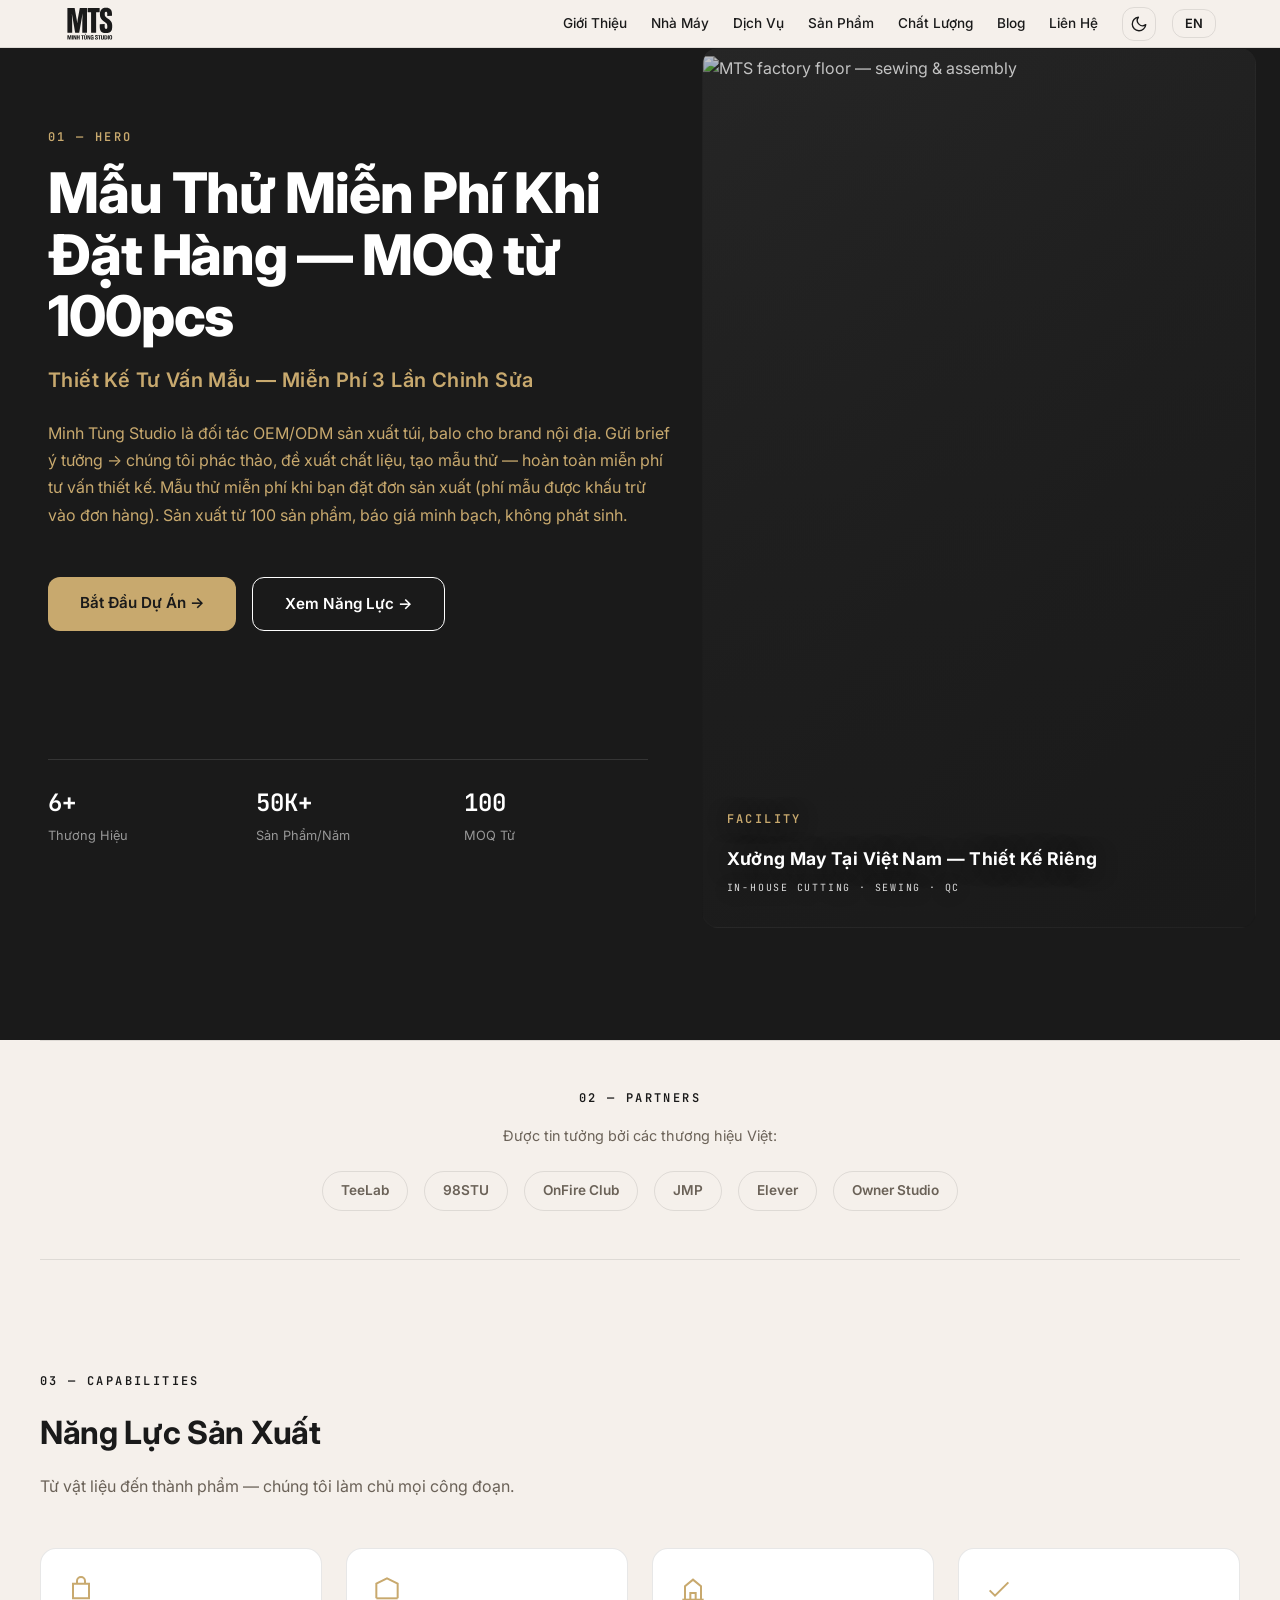
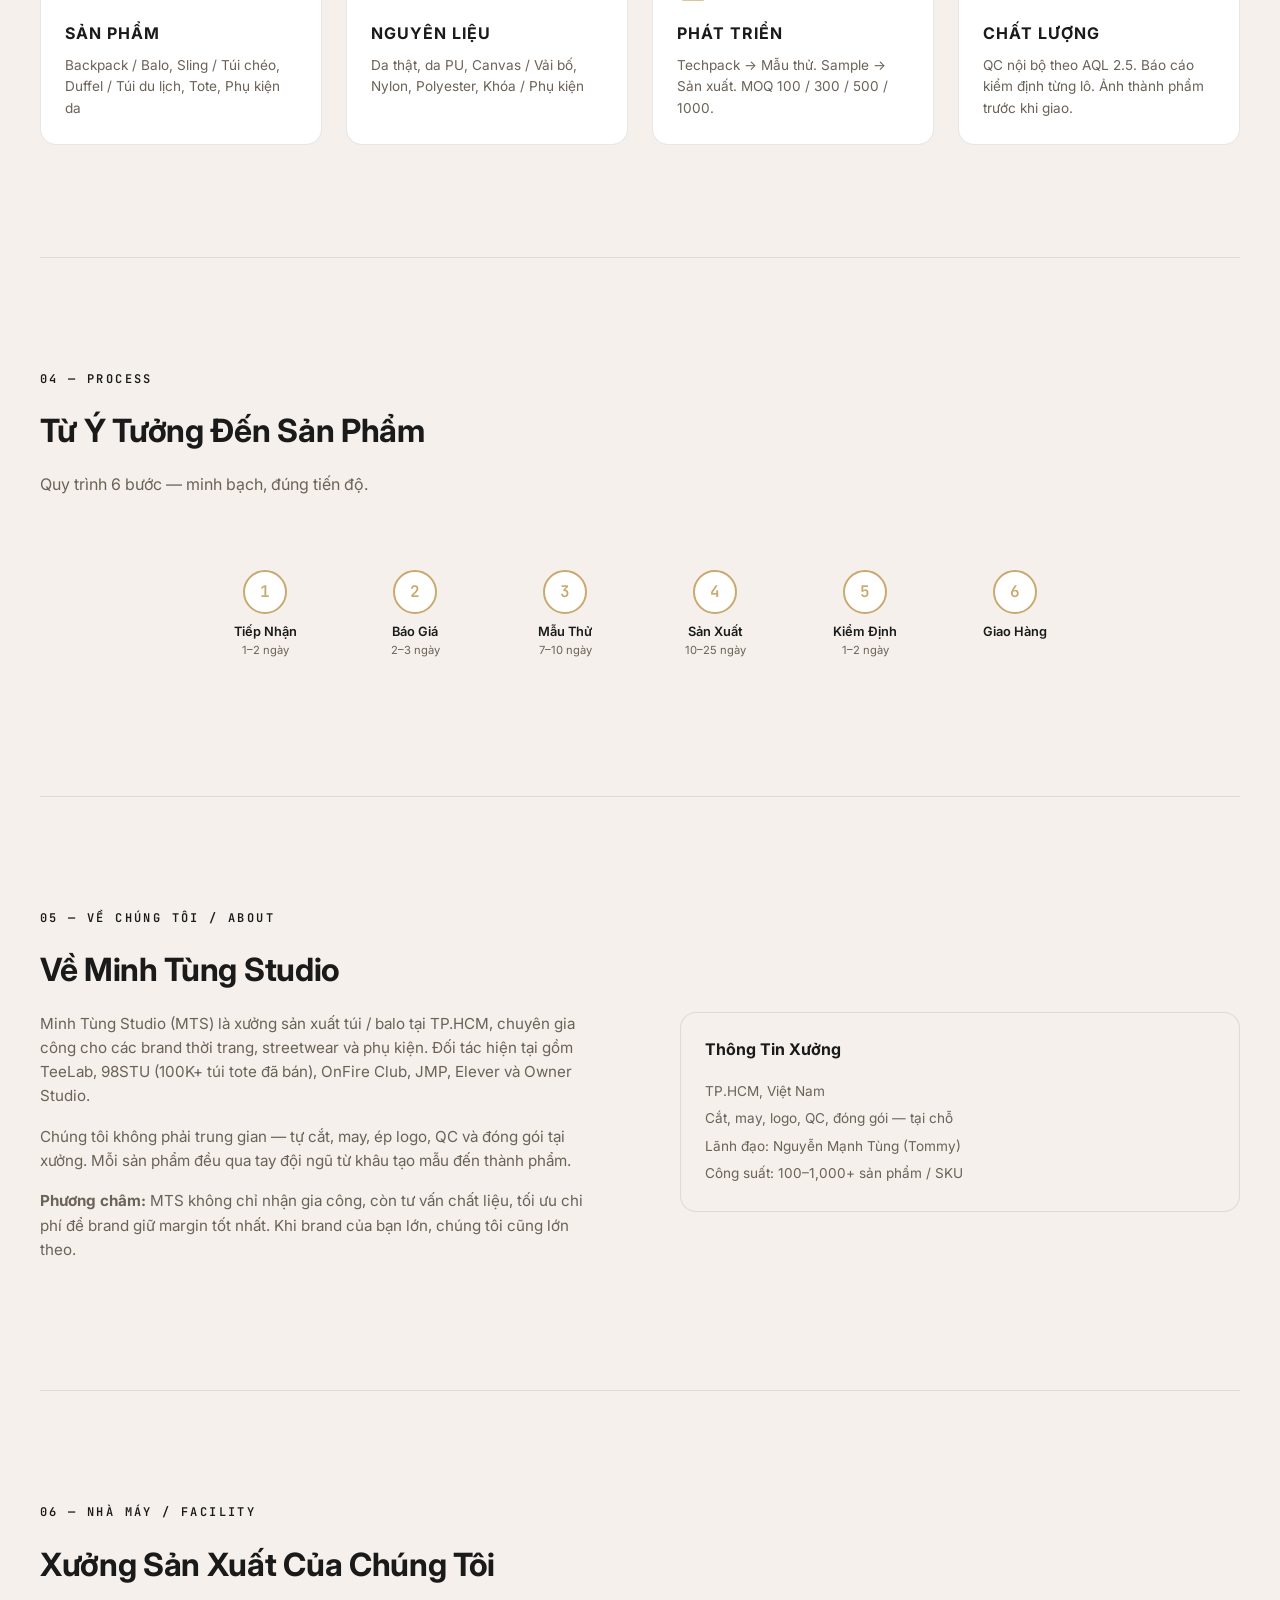
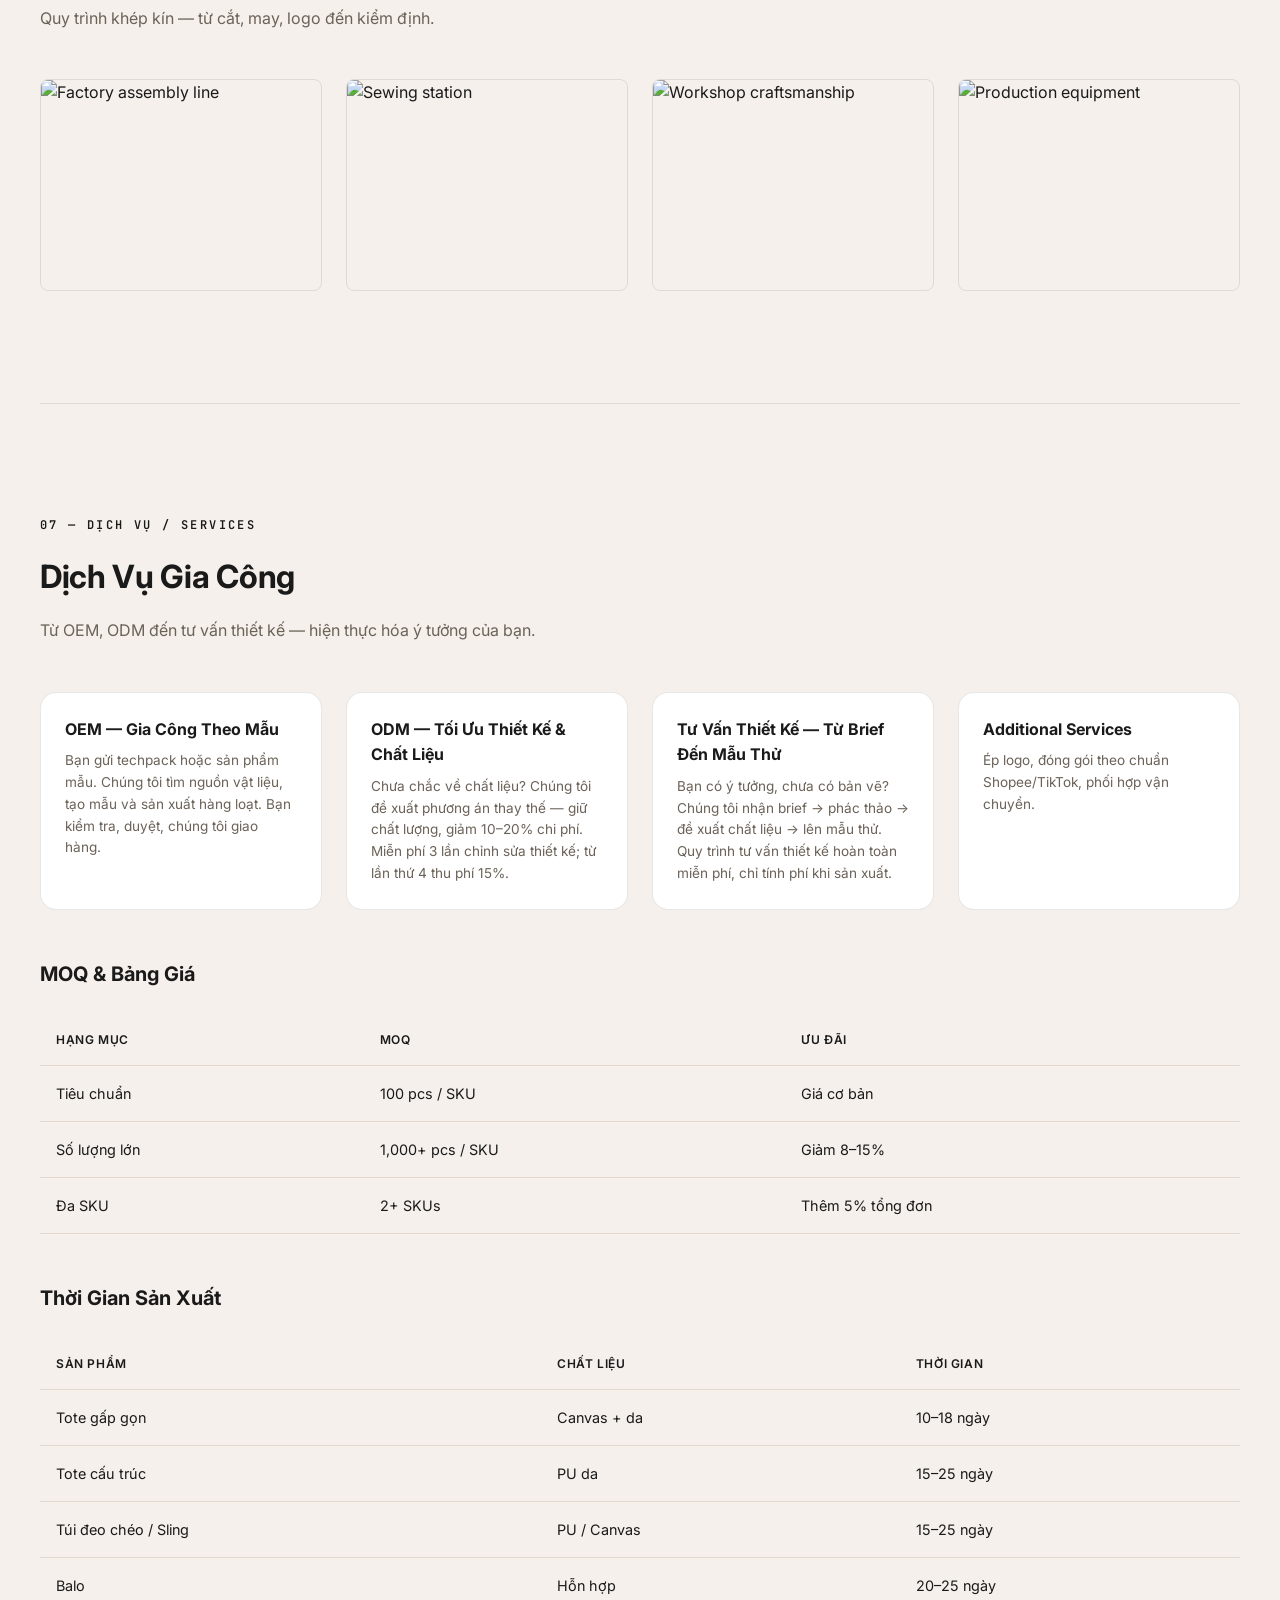
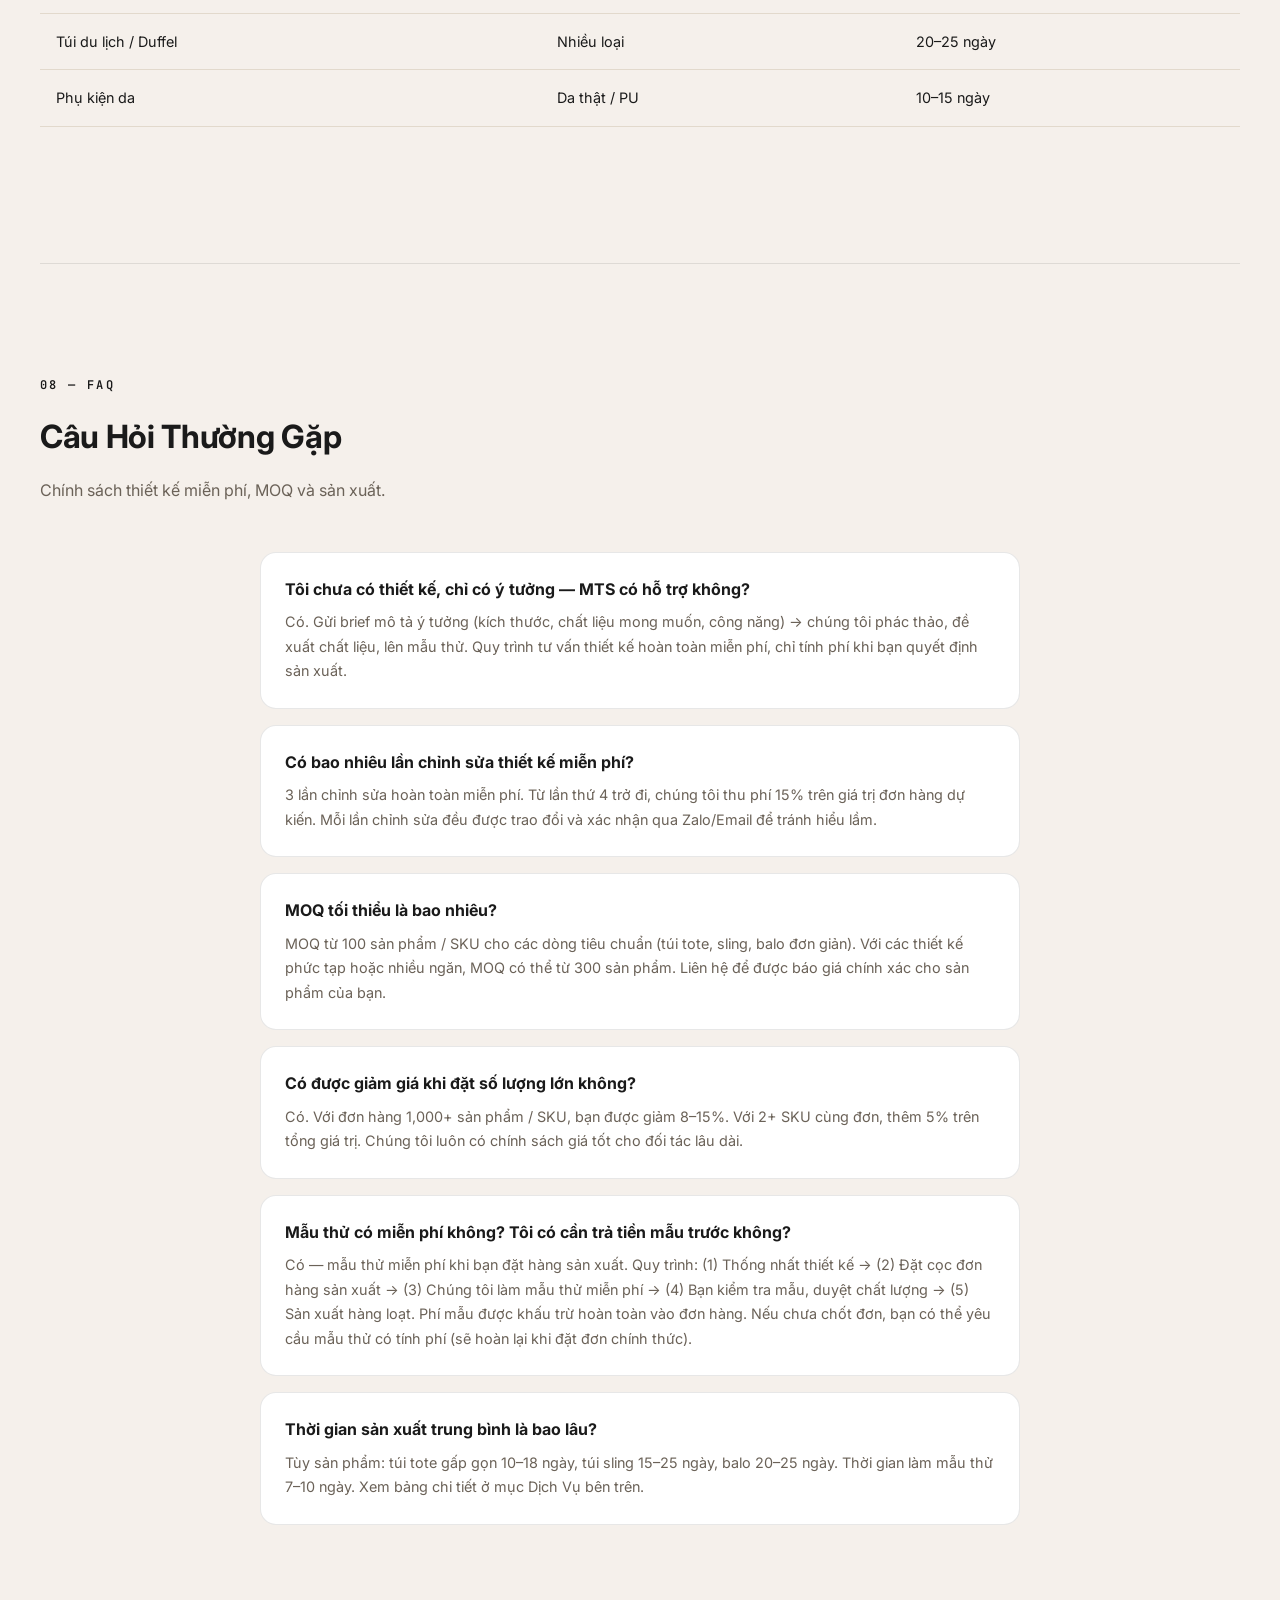
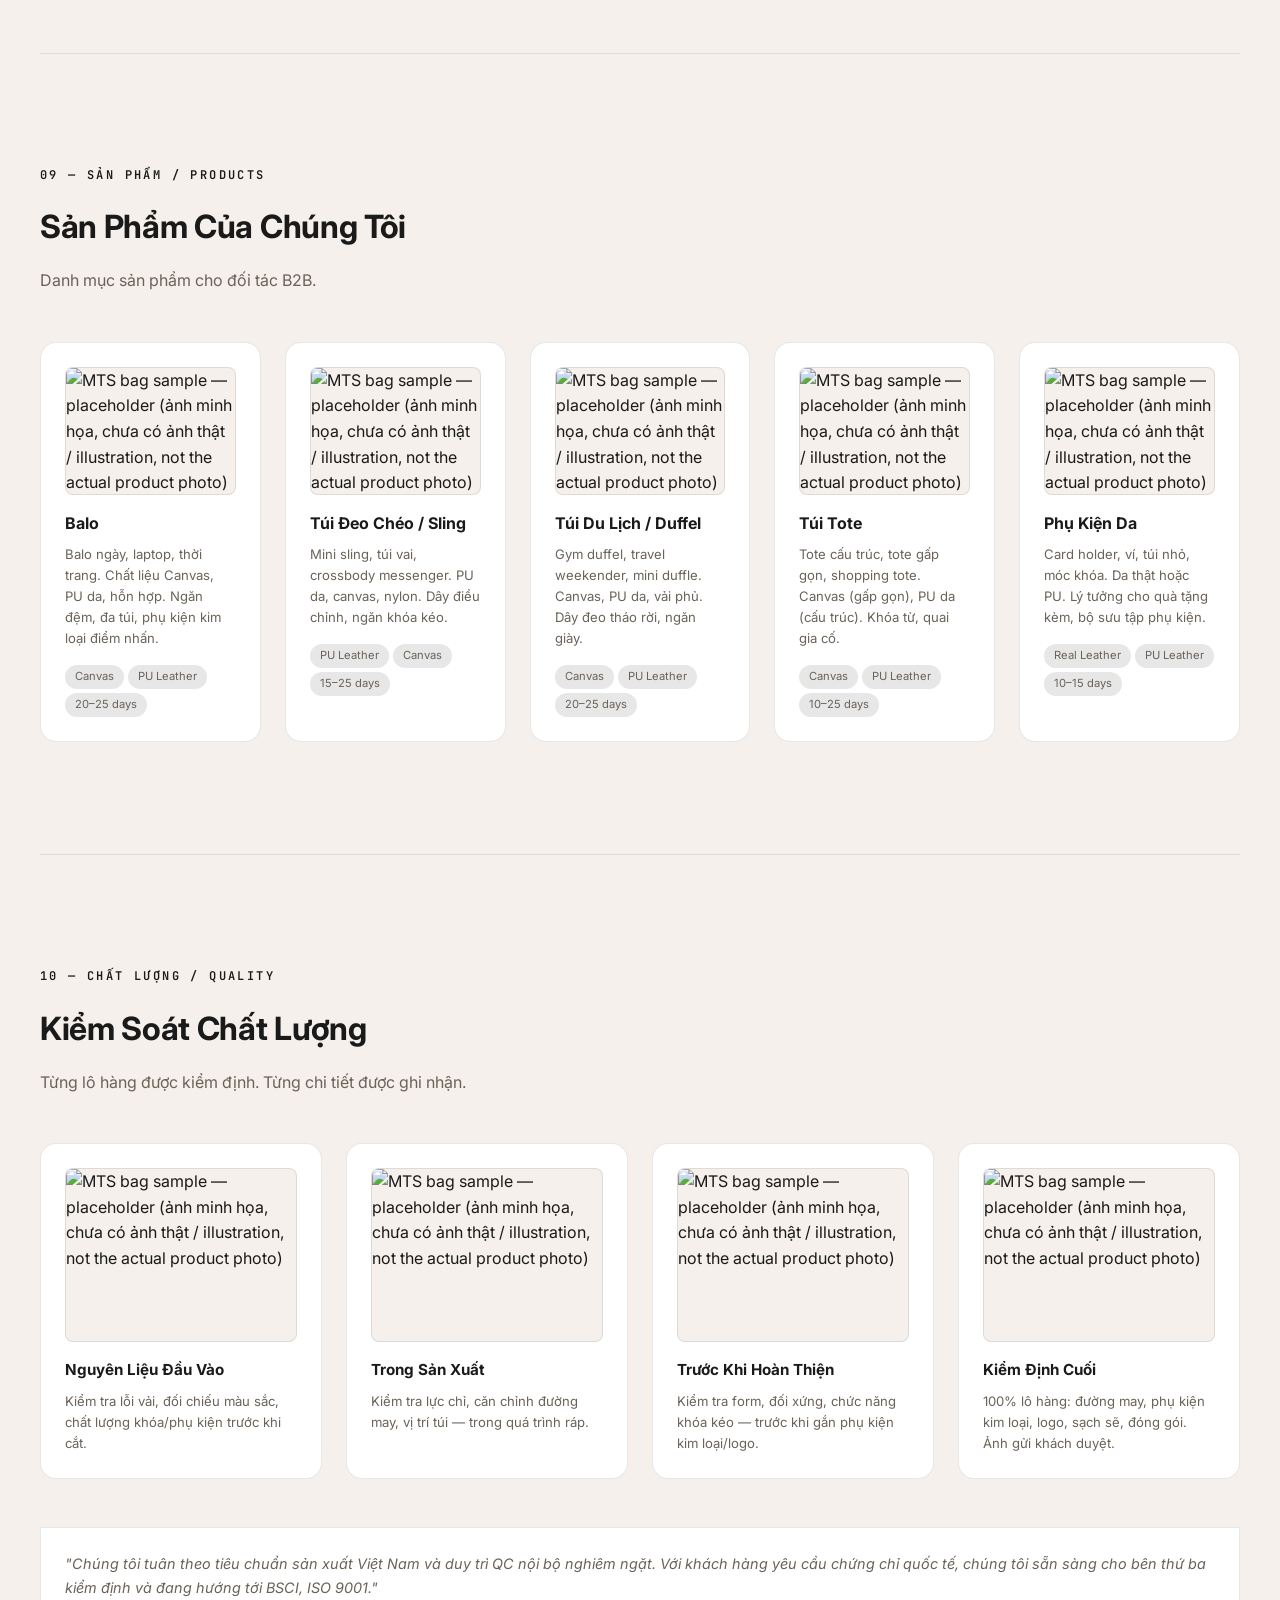
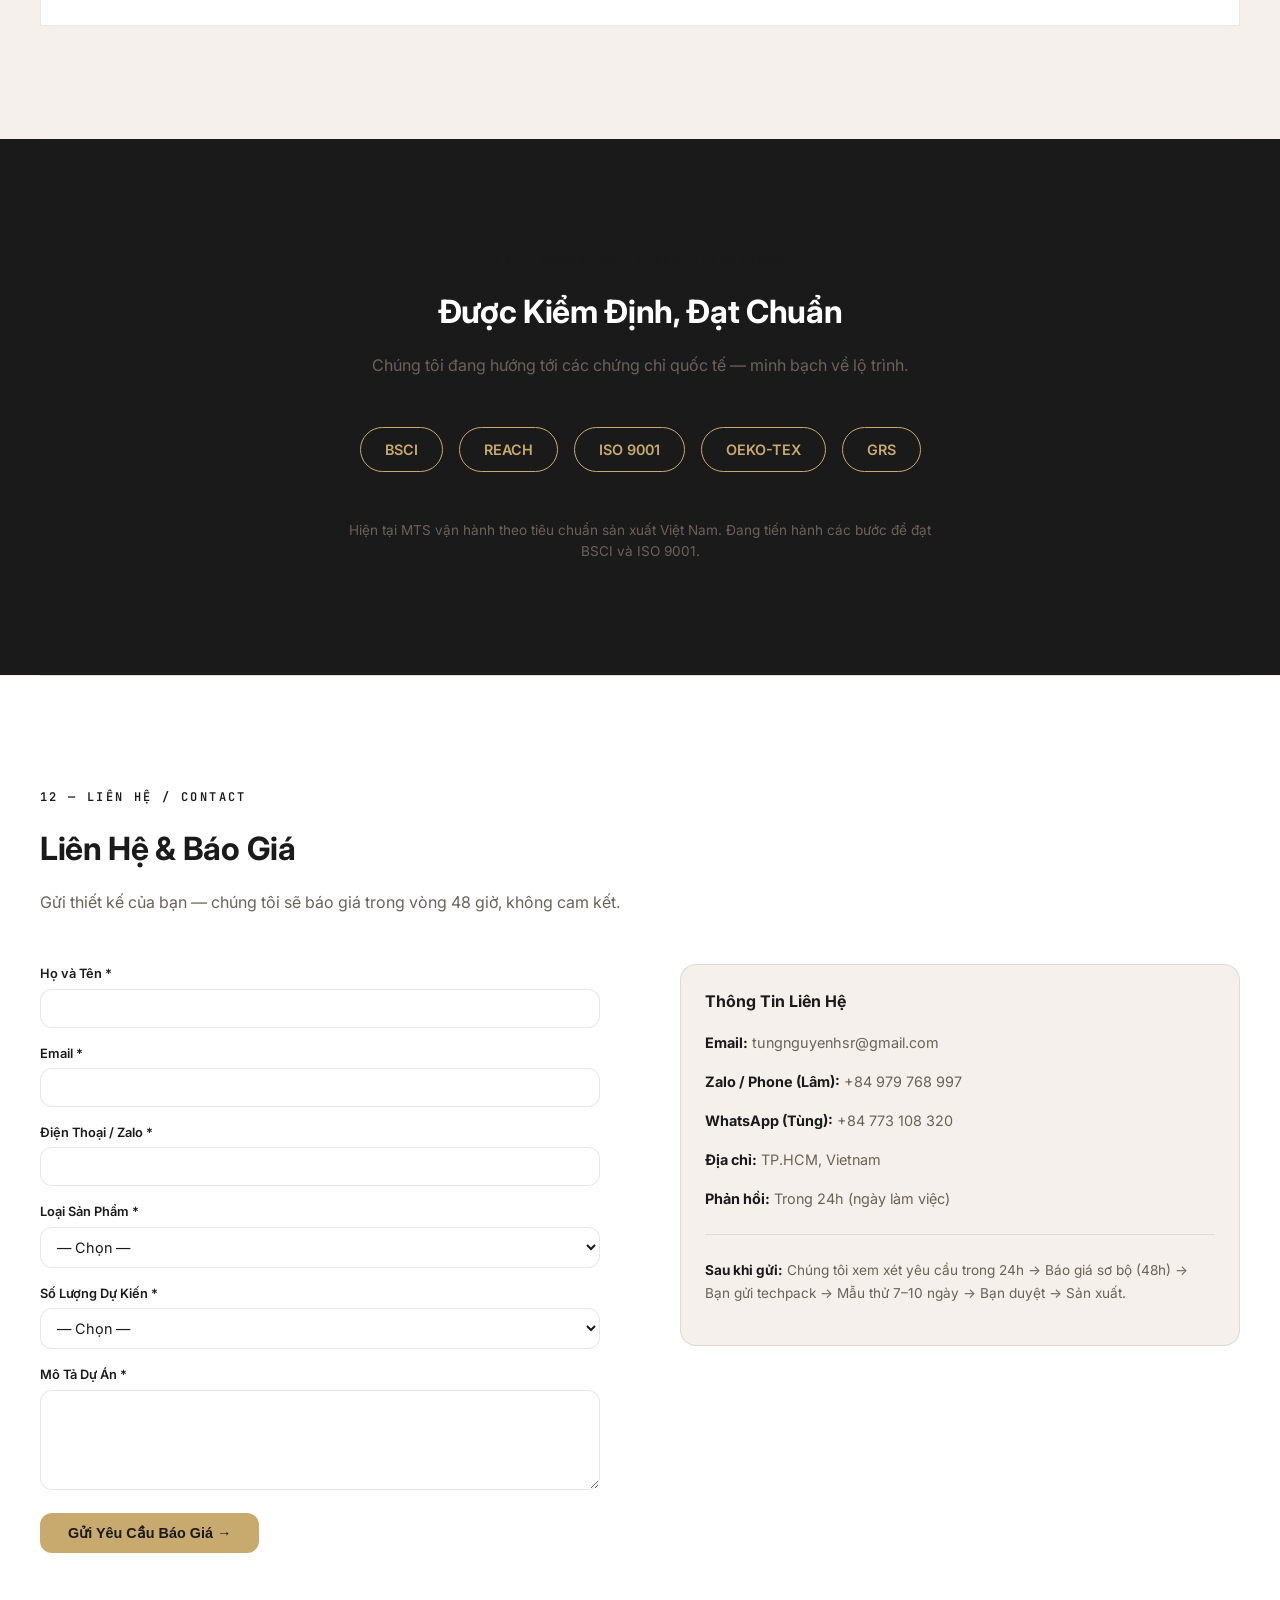
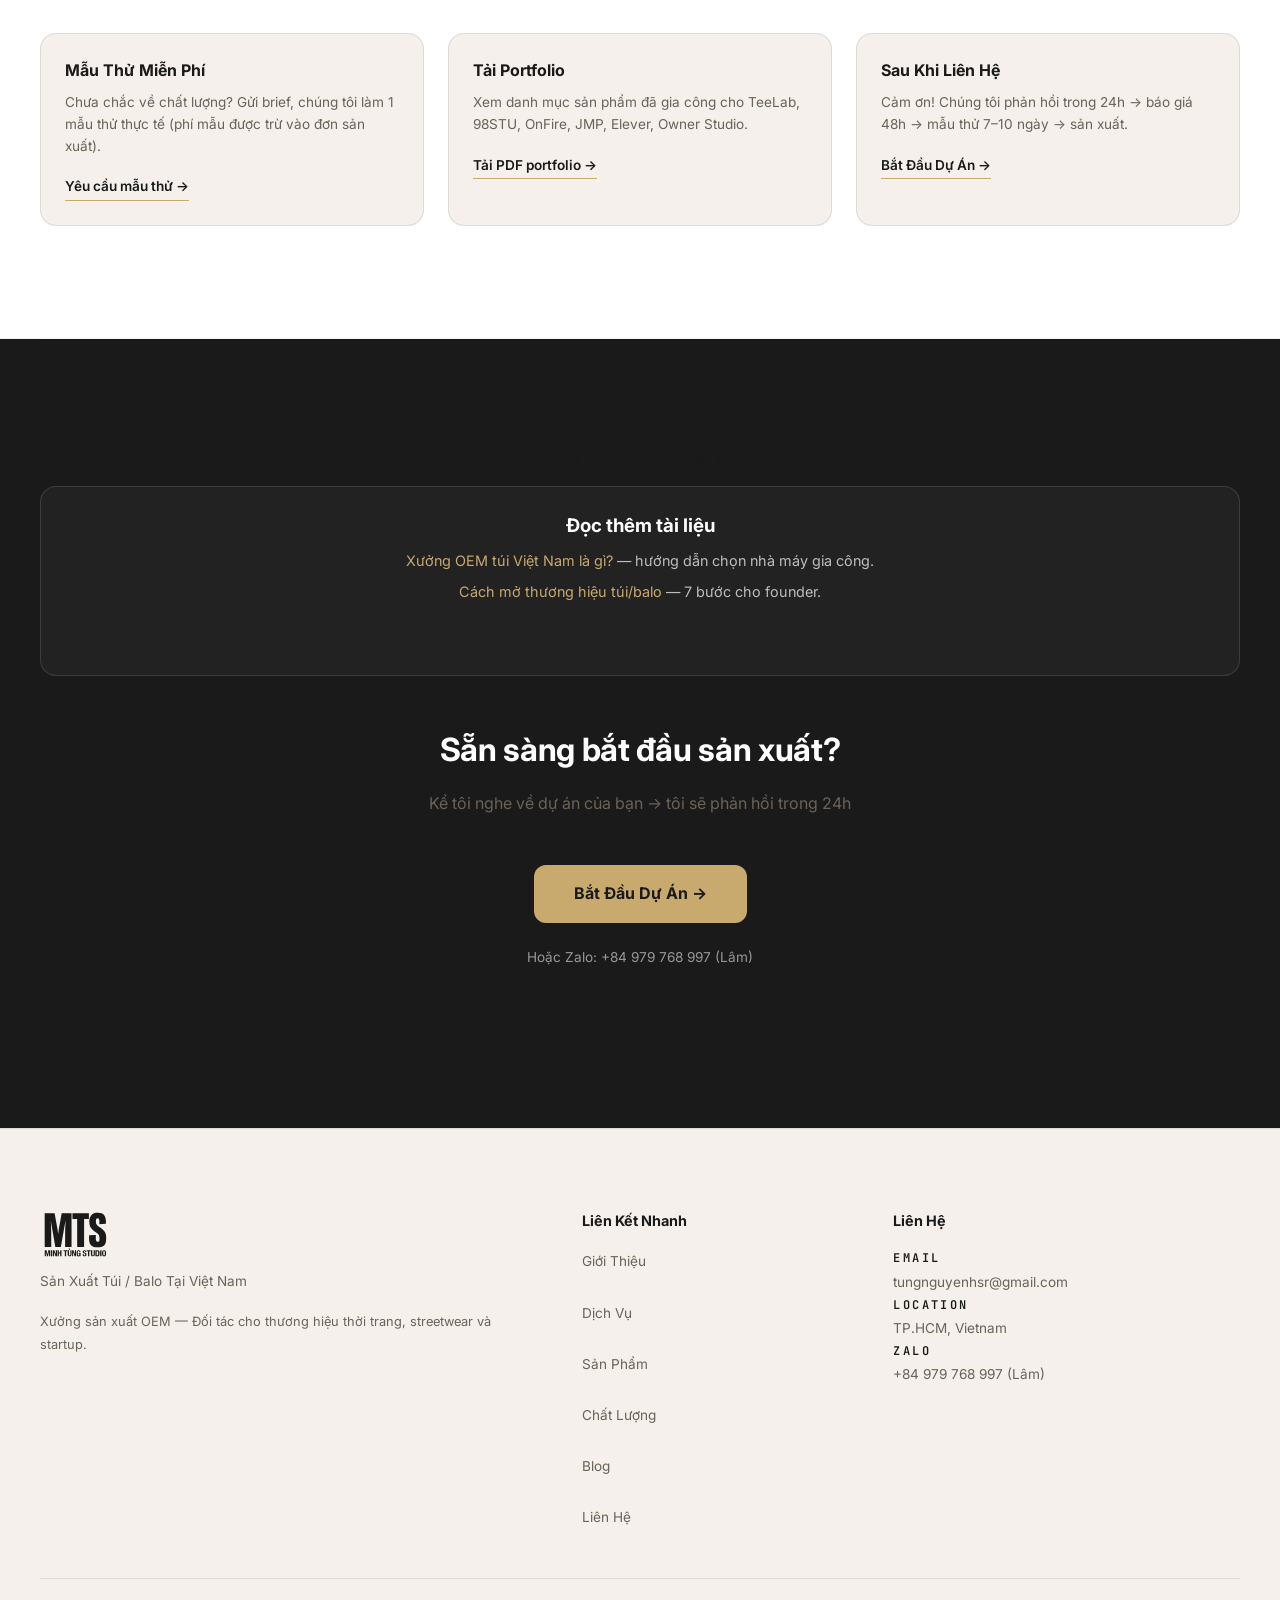
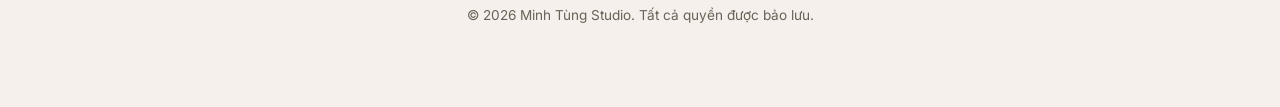
==== commit d66f523f: "SEO: fix canonical domain, hreflang, llms.txt, internal links, pricing table 300→100" ====
--- a/index.html
+++ b/index.html
@@ -21,19 +21,23 @@
 </script>
 <title>Minh Tùng Studio — OEM Bag & Backpack Manufacturer Vietnam | Free Design Consult, MOQ 100</title>
 <meta name="description" content="Minh Tùng Studio (MTS) — OEM bag & backpack manufacturer in Vietnam. Free design consultation, free sample, MOQ from 100 pieces. Custom backpacks, sling bags, totes for domestic brands.">
-<link rel="canonical" href="https://mtsbag.vercel.app">
+<link rel="canonical" href="https://mts-bag.vercel.app/">
+<link rel="alternate" hreflang="vi" href="https://mts-bag.vercel.app/">
+<link rel="alternate" hreflang="en" href="https://mts-bag.vercel.app/?lang=en">
+<!-- Google Search Console: add your verification meta tag here -->
+<link rel="alternate" hreflang="x-default" href="https://mts-bag.vercel.app/">
 <meta property="og:title" content="Minh Tùng Studio — Free Design Consult, Bag & Backpack OEM Vietnam">
 <meta property="og:description" content="Custom bag manufacturing in Vietnam. Free design consultation, free sample, MOQ from 100 pieces. OEM/ODM backpacks, sling bags, totes for domestic fashion brands.">
 <meta property="og:type" content="website">
-<meta property="og:url" content="https://mtsbag.vercel.app">
-<meta property="og:image" content="https://mtsbag.vercel.app/images/og-image.png">
+<meta property="og:url" content="https://mts-bag.vercel.app">
+<meta property="og:image" content="https://mts-bag.vercel.app/images/og-image.png">
 <meta property="og:image:width" content="1200">
 <meta property="og:image:height" content="630">
 <meta property="og:image:alt" content="Minh Tùng Studio — Vietnam bag & backpack manufacturing facility">
 <meta name="twitter:card" content="summary_large_image">
 <meta name="twitter:title" content="Minh Tùng Studio — Free Design Consult, Bag & Backpack OEM Vietnam">
 <meta name="twitter:description" content="Custom bag manufacturing in Vietnam. Free design consultation, free sample, MOQ from 100 pieces. OEM/ODM backpacks, sling bags, totes for domestic brands.">
-<meta name="twitter:image" content="https://mtsbag.vercel.app/images/og-image.png">
+<meta name="twitter:image" content="https://mts-bag.vercel.app/images/og-image.png">
 <meta name="keywords" content="gia công túi xách TP.HCM, OEM backpack Vietnam, custom bag manufacturer, sản xuất balo số lượng ít, thiết kế túi miễn phí, OEM sling bag Vietnam, MOQ 100">
 <link rel="icon" type="image/svg+xml" href="assets/favicon.svg">
 <link rel="apple-touch-icon" href="assets/favicon.svg">
@@ -729,7 +733,7 @@
 </style>
 
 <script type="application/ld+json">
-{"@context":"https://schema.org","@graph":[{"@type":"Organization","@id":"https://mtsbag.vercel.app/#organization","name":"Minh Tùng Studio","alternateName":"MTS","url":"https://mtsbag.vercel.app","description":"OEM bag and backpack manufacturer in Ho Chi Minh City, Vietnam. Specializing in custom backpacks, sling bags, duffels, totes, and leather accessories for fashion brands, streetwear labels, and startups.","email":"tungnguyenhsr@gmail.com","address":{"@type":"PostalAddress","addressLocality":"Ho Chi Minh City","addressCountry":"VN"},"founder":{"@type":"Person","name":"Nguyễn Mạnh Tùng","alternateName":"Tommy"},"knowsAbout":["OEM Manufacturing","Bag and Backpack Production","Leather Goods Manufacturing","Textile Manufacturing","ODM Services"],"numberOfEmployees":{"@type":"QuantitativeValue","minValue":10,"maxValue":50},"hasOfferCatalog":{"@type":"OfferCatalog","name":"Manufacturing Services","itemListElement":[{"@type":"Offer","itemOffered":{"@type":"Service","name":"OEM Manufacturing","description":"Manufacture your bag or backpack design. Send techpack or reference product. We source materials, produce samples, and manufacture bulk."}},{"@type":"Offer","itemOffered":{"@type":"Service","name":"ODM Design & Material Optimization","description":"Design consulting and material alternatives to reduce production costs by 10-20% while maintaining quality and feel."}},{"@type":"Offer","itemOffered":{"@type":"Service","name":"Logo & Branding Services","description":"Logo engraving, embossing, heat transfer printing, and custom hardware branding for bags and accessories."}},{"@type":"Offer","itemOffered":{"@type":"Service","name":"Packaging & Logistics","description":"Packaging per Shopee/TikTok standards and logistics coordination for domestic and international delivery."}}]},"makesOffer":[{"@id":"https://mtsbag.vercel.app/#product-backpack"},{"@id":"https://mtsbag.vercel.app/#product-sling"},{"@id":"https://mtsbag.vercel.app/#product-duffel"},{"@id":"https://mtsbag.vercel.app/#product-tote"},{"@id":"https://mtsbag.vercel.app/#product-leather-accessories"}],"contactPoint":[{"@type":"ContactPoint","contactType":"sales","telephone":"+84 979 768 997","contactOption":"TollFree","description":"Zalo / Phone (Lâm)","availableLanguage":["Vietnamese","English"]},{"@type":"ContactPoint","contactType":"sales","telephone":"+84 773 108 320","description":"WhatsApp (Tùng)","availableLanguage":["Vietnamese","English"]}],"email":"tungnguyenhsr@gmail.com"},{"@type":"Product","@id":"https://mtsbag.vercel.app/#product-backpack","name":"OEM Backpack Manufacturing","description":"Custom backpack production for fashion brands and streetwear labels. Daypacks, laptop backpacks, and fashion backpacks. Padded compartments, multi-pocket configurations, custom hardware.","category":"Backpack","material":["Canvas","PU Leather","Nylon","Polyester"],"manufacturer":{"@id":"https://mtsbag.vercel.app/#organization"},"offers":{"@type":"Offer","priceSpecification":{"@type":"UnitPriceSpecification","price":"0","priceCurrency":"USD","description":"B2B pricing varies by design, materials, quantity, and complexity. Contact for quote."},"eligibleQuantity":{"@type":"QuantitativeValue","minValue":300,"unitText":"Units"},"businessFunction":"http://purl.org/goodrelations/v1#Manufacture"}},{"@type":"Product","@id":"https://mtsbag.vercel.app/#product-sling","name":"OEM Sling & Crossbody Bag Manufacturing","description":"Custom sling bags and crossbody messenger bags for brands. Mini slings, shoulder bags, crossbody messengers. Adjustable straps, zip compartments, custom hardware.","category":"Sling Bag","material":["PU Leather","Canvas","Nylon"],"manufacturer":{"@id":"https://mtsbag.vercel.app/#organization"},"offers":{"@type":"Offer","priceSpecification":{"@type":"UnitPriceSpecification","price":"0","priceCurrency":"USD","description":"B2B pricing varies by design, materials, quantity, and complexity. Contact for quote."},"eligibleQuantity":{"@type":"QuantitativeValue","minValue":300,"unitText":"Units"},"businessFunction":"http://purl.org/goodrelations/v1#Manufacture"}},{"@type":"Product","@id":"https://mtsbag.vercel.app/#product-duffel","name":"OEM Duffel Bag Manufacturing","description":"Custom duffel bags and weekenders for brands. Gym duffels, travel weekender bags, mini duffles. Detachable straps, shoe compartments, coated fabric options.","category":"Duffel Bag","material":["Canvas","PU Leather","Coated Fabrics","Nylon"],"manufacturer":{"@id":"https://mtsbag.vercel.app/#organization"},"offers":{"@type":"Offer","priceSpecification":{"@type":"UnitPriceSpecification","price":"0","priceCurrency":"USD","description":"B2B pricing varies by design, materials, quantity, and complexity. Contact for quote."},"eligibleQuantity":{"@type":"QuantitativeValue","minValue":300,"unitText":"Units"},"businessFunction":"http://purl.org/goodrelations/v1#Manufacture"}},{"@type":"Product","@id":"https://mtsbag.vercel.app/#product-tote","name":"OEM Tote Bag Manufacturing","description":"Custom tote bag production for brands. Structured totes with magnetic closures, foldable totes for events and retail, shopping totes. Reinforced handles, custom lining.","category":"Tote Bag","material":["Canvas","PU Leather","Cotton"],"manufacturer":{"@id":"https://mtsbag.vercel.app/#organization"},"offers":{"@type":"Offer","priceSpecification":{"@type":"UnitPriceSpecification","price":"0","priceCurrency":"USD","description":"B2B pricing varies by design, materials, quantity, and complexity. Contact for quote."},"eligibleQuantity":{"@type":"QuantitativeValue","minValue":300,"unitText":"Units"},"businessFunction":"http://purl.org/goodrelations/v1#Manufacture"}},{"@type":"Product","@id":"https://mtsbag.vercel.app/#product-leather-accessories","name":"OEM Leather Accessory Manufacturing","description":"Custom leather accessories production for brands. Card holders, wallets, small pouches, keychains. Real or PU leather. Ideal for gift-with-purchase programs and accessory collections.","category":"Leather Accessory","material":["Genuine Leather","PU Leather"],"manufacturer":{"@id":"https://mtsbag.vercel.app/#organization"},"offers":{"@type":"Offer","priceSpecification":{"@type":"UnitPriceSpecification","price":"0","priceCurrency":"USD","description":"B2B pricing varies by design, materials, quantity, and complexity. Contact for quote."},"eligibleQuantity":{"@type":"QuantitativeValue","minValue":300,"unitText":"Units"},"businessFunction":"http://purl.org/goodrelations/v1#Manufacture"}},{"@type":"WebSite","@id":"https://mtsbag.vercel.app/#website","url":"https://mtsbag.vercel.app","name":"Minh Tùng Studio — OEM Bag & Backpack Manufacturer Vietnam","description":"Minh Tùng Studio specializes in OEM bag, backpack, and accessories manufacturing in Vietnam. Custom production for fashion brands from 300 pieces.","publisher":{"@id":"https://mtsbag.vercel.app/#organization"},"inLanguage":["vi","en"],"isAccessibleForFree":true}]}
+{"@context":"https://schema.org","@graph":[{"@type":"Organization","@id":"https://mts-bag.vercel.app/#organization","name":"Minh Tùng Studio","alternateName":"MTS","url":"https://mts-bag.vercel.app","description":"OEM bag and backpack manufacturer in Ho Chi Minh City, Vietnam. Specializing in custom backpacks, sling bags, duffels, totes, and leather accessories for fashion brands, streetwear labels, and startups.","email":"tungnguyenhsr@gmail.com","address":{"@type":"PostalAddress","addressLocality":"Ho Chi Minh City","addressCountry":"VN"},"founder":{"@type":"Person","name":"Nguyễn Mạnh Tùng","alternateName":"Tommy"},"knowsAbout":["OEM Manufacturing","Bag and Backpack Production","Leather Goods Manufacturing","Textile Manufacturing","ODM Services"],"numberOfEmployees":{"@type":"QuantitativeValue","minValue":10,"maxValue":50},"hasOfferCatalog":{"@type":"OfferCatalog","name":"Manufacturing Services","itemListElement":[{"@type":"Offer","itemOffered":{"@type":"Service","name":"OEM Manufacturing","description":"Manufacture your bag or backpack design. Send techpack or reference product. We source materials, produce samples, and manufacture bulk."}},{"@type":"Offer","itemOffered":{"@type":"Service","name":"ODM Design & Material Optimization","description":"Design consulting and material alternatives to reduce production costs by 10-20% while maintaining quality and feel."}},{"@type":"Offer","itemOffered":{"@type":"Service","name":"Logo & Branding Services","description":"Logo engraving, embossing, heat transfer printing, and custom hardware branding for bags and accessories."}},{"@type":"Offer","itemOffered":{"@type":"Service","name":"Packaging & Logistics","description":"Packaging per Shopee/TikTok standards and logistics coordination for domestic and international delivery."}}]},"makesOffer":[{"@id":"https://mts-bag.vercel.app/#product-backpack"},{"@id":"https://mts-bag.vercel.app/#product-sling"},{"@id":"https://mts-bag.vercel.app/#product-duffel"},{"@id":"https://mts-bag.vercel.app/#product-tote"},{"@id":"https://mts-bag.vercel.app/#product-leather-accessories"}],"contactPoint":[{"@type":"ContactPoint","contactType":"sales","telephone":"+84 979 768 997","contactOption":"TollFree","description":"Zalo / Phone (Lâm)","availableLanguage":["Vietnamese","English"]},{"@type":"ContactPoint","contactType":"sales","telephone":"+84 773 108 320","description":"WhatsApp (Tùng)","availableLanguage":["Vietnamese","English"]}],"email":"tungnguyenhsr@gmail.com"},{"@type":"Product","@id":"https://mts-bag.vercel.app/#product-backpack","name":"OEM Backpack Manufacturing","description":"Custom backpack production for fashion brands and streetwear labels. Daypacks, laptop backpacks, and fashion backpacks. Padded compartments, multi-pocket configurations, custom hardware.","category":"Backpack","material":["Canvas","PU Leather","Nylon","Polyester"],"manufacturer":{"@id":"https://mts-bag.vercel.app/#organization"},"offers":{"@type":"Offer","priceSpecification":{"@type":"UnitPriceSpecification","price":"0","priceCurrency":"USD","description":"B2B pricing varies by design, materials, quantity, and complexity. Contact for quote."},"eligibleQuantity":{"@type":"QuantitativeValue","minValue":300,"unitText":"Units"},"businessFunction":"http://purl.org/goodrelations/v1#Manufacture"}},{"@type":"Product","@id":"https://mts-bag.vercel.app/#product-sling","name":"OEM Sling & Crossbody Bag Manufacturing","description":"Custom sling bags and crossbody messenger bags for brands. Mini slings, shoulder bags, crossbody messengers. Adjustable straps, zip compartments, custom hardware.","category":"Sling Bag","material":["PU Leather","Canvas","Nylon"],"manufacturer":{"@id":"https://mts-bag.vercel.app/#organization"},"offers":{"@type":"Offer","priceSpecification":{"@type":"UnitPriceSpecification","price":"0","priceCurrency":"USD","description":"B2B pricing varies by design, materials, quantity, and complexity. Contact for quote."},"eligibleQuantity":{"@type":"QuantitativeValue","minValue":300,"unitText":"Units"},"businessFunction":"http://purl.org/goodrelations/v1#Manufacture"}},{"@type":"Product","@id":"https://mts-bag.vercel.app/#product-duffel","name":"OEM Duffel Bag Manufacturing","description":"Custom duffel bags and weekenders for brands. Gym duffels, travel weekender bags, mini duffles. Detachable straps, shoe compartments, coated fabric options.","category":"Duffel Bag","material":["Canvas","PU Leather","Coated Fabrics","Nylon"],"manufacturer":{"@id":"https://mts-bag.vercel.app/#organization"},"offers":{"@type":"Offer","priceSpecification":{"@type":"UnitPriceSpecification","price":"0","priceCurrency":"USD","description":"B2B pricing varies by design, materials, quantity, and complexity. Contact for quote."},"eligibleQuantity":{"@type":"QuantitativeValue","minValue":300,"unitText":"Units"},"businessFunction":"http://purl.org/goodrelations/v1#Manufacture"}},{"@type":"Product","@id":"https://mts-bag.vercel.app/#product-tote","name":"OEM Tote Bag Manufacturing","description":"Custom tote bag production for brands. Structured totes with magnetic closures, foldable totes for events and retail, shopping totes. Reinforced handles, custom lining.","category":"Tote Bag","material":["Canvas","PU Leather","Cotton"],"manufacturer":{"@id":"https://mts-bag.vercel.app/#organization"},"offers":{"@type":"Offer","priceSpecification":{"@type":"UnitPriceSpecification","price":"0","priceCurrency":"USD","description":"B2B pricing varies by design, materials, quantity, and complexity. Contact for quote."},"eligibleQuantity":{"@type":"QuantitativeValue","minValue":300,"unitText":"Units"},"businessFunction":"http://purl.org/goodrelations/v1#Manufacture"}},{"@type":"Product","@id":"https://mts-bag.vercel.app/#product-leather-accessories","name":"OEM Leather Accessory Manufacturing","description":"Custom leather accessories production for brands. Card holders, wallets, small pouches, keychains. Real or PU leather. Ideal for gift-with-purchase programs and accessory collections.","category":"Leather Accessory","material":["Genuine Leather","PU Leather"],"manufacturer":{"@id":"https://mts-bag.vercel.app/#organization"},"offers":{"@type":"Offer","priceSpecification":{"@type":"UnitPriceSpecification","price":"0","priceCurrency":"USD","description":"B2B pricing varies by design, materials, quantity, and complexity. Contact for quote."},"eligibleQuantity":{"@type":"QuantitativeValue","minValue":300,"unitText":"Units"},"businessFunction":"http://purl.org/goodrelations/v1#Manufacture"}},{"@type":"WebSite","@id":"https://mts-bag.vercel.app/#website","url":"https://mts-bag.vercel.app","name":"Minh Tùng Studio — OEM Bag & Backpack Manufacturer Vietnam","description":"Minh Tùng Studio specializes in OEM bag, backpack, and accessories manufacturing in Vietnam. Custom production for fashion brands from 300 pieces.","publisher":{"@id":"https://mts-bag.vercel.app/#organization"},"inLanguage":["vi","en"],"isAccessibleForFree":true}]}
 </script>
 </head>
 <body>
@@ -1026,7 +1030,7 @@
         <tr><th><span lang="vi">Hạng Mục</span><span lang="en">Tier</span></th><th>MOQ</th><th><span lang="vi">Ưu Đãi</span><span lang="en">Advantage</span></th></tr>
       </thead>
       <tbody>
-        <tr><td><span lang="vi">Tiêu chuẩn</span><span lang="en">Standard</span></td><td>300 pcs / SKU</td><td><span lang="vi">Giá cơ bản</span><span lang="en">Base price</span></td></tr>
+        <tr><td><span lang="vi">Tiêu chuẩn</span><span lang="en">Standard</span></td><td>100 pcs / SKU</td><td><span lang="vi">Giá cơ bản</span><span lang="en">Base price</span></td></tr>
         <tr><td><span lang="vi">Số lượng lớn</span><span lang="en">Volume</span></td><td>1,000+ pcs / SKU</td><td><span lang="vi">Giảm 8–15%</span><span lang="en">8–15% off</span></td></tr>
         <tr><td><span lang="vi">Đa SKU</span><span lang="en">Multi-SKU</span></td><td>2+ SKUs</td><td><span lang="vi">Thêm 5% tổng đơn</span><span lang="en">5% off total</span></td></tr>
       </tbody>
@@ -1254,7 +1258,7 @@
         <form action="https://api.web3forms.com/submit" method="POST">
           <!-- Web3Forms — get your free access key at https://web3forms.com -->
           <input type="hidden" name="access_key" value="83ab6db2-fc49-47ad-b9de-18d2a526337f">
-          <input type="hidden" name="redirect" value="https://mtsbag.vercel.app/#contact">
+          <input type="hidden" name="redirect" value="https://mts-bag.vercel.app/#contact">
           <input type="hidden" name="subject" value="MTS — New Quote Request">
           <!-- Honeypot spam protection -->
           <input type="checkbox" name="botcheck" class="hidden" style="display:none">
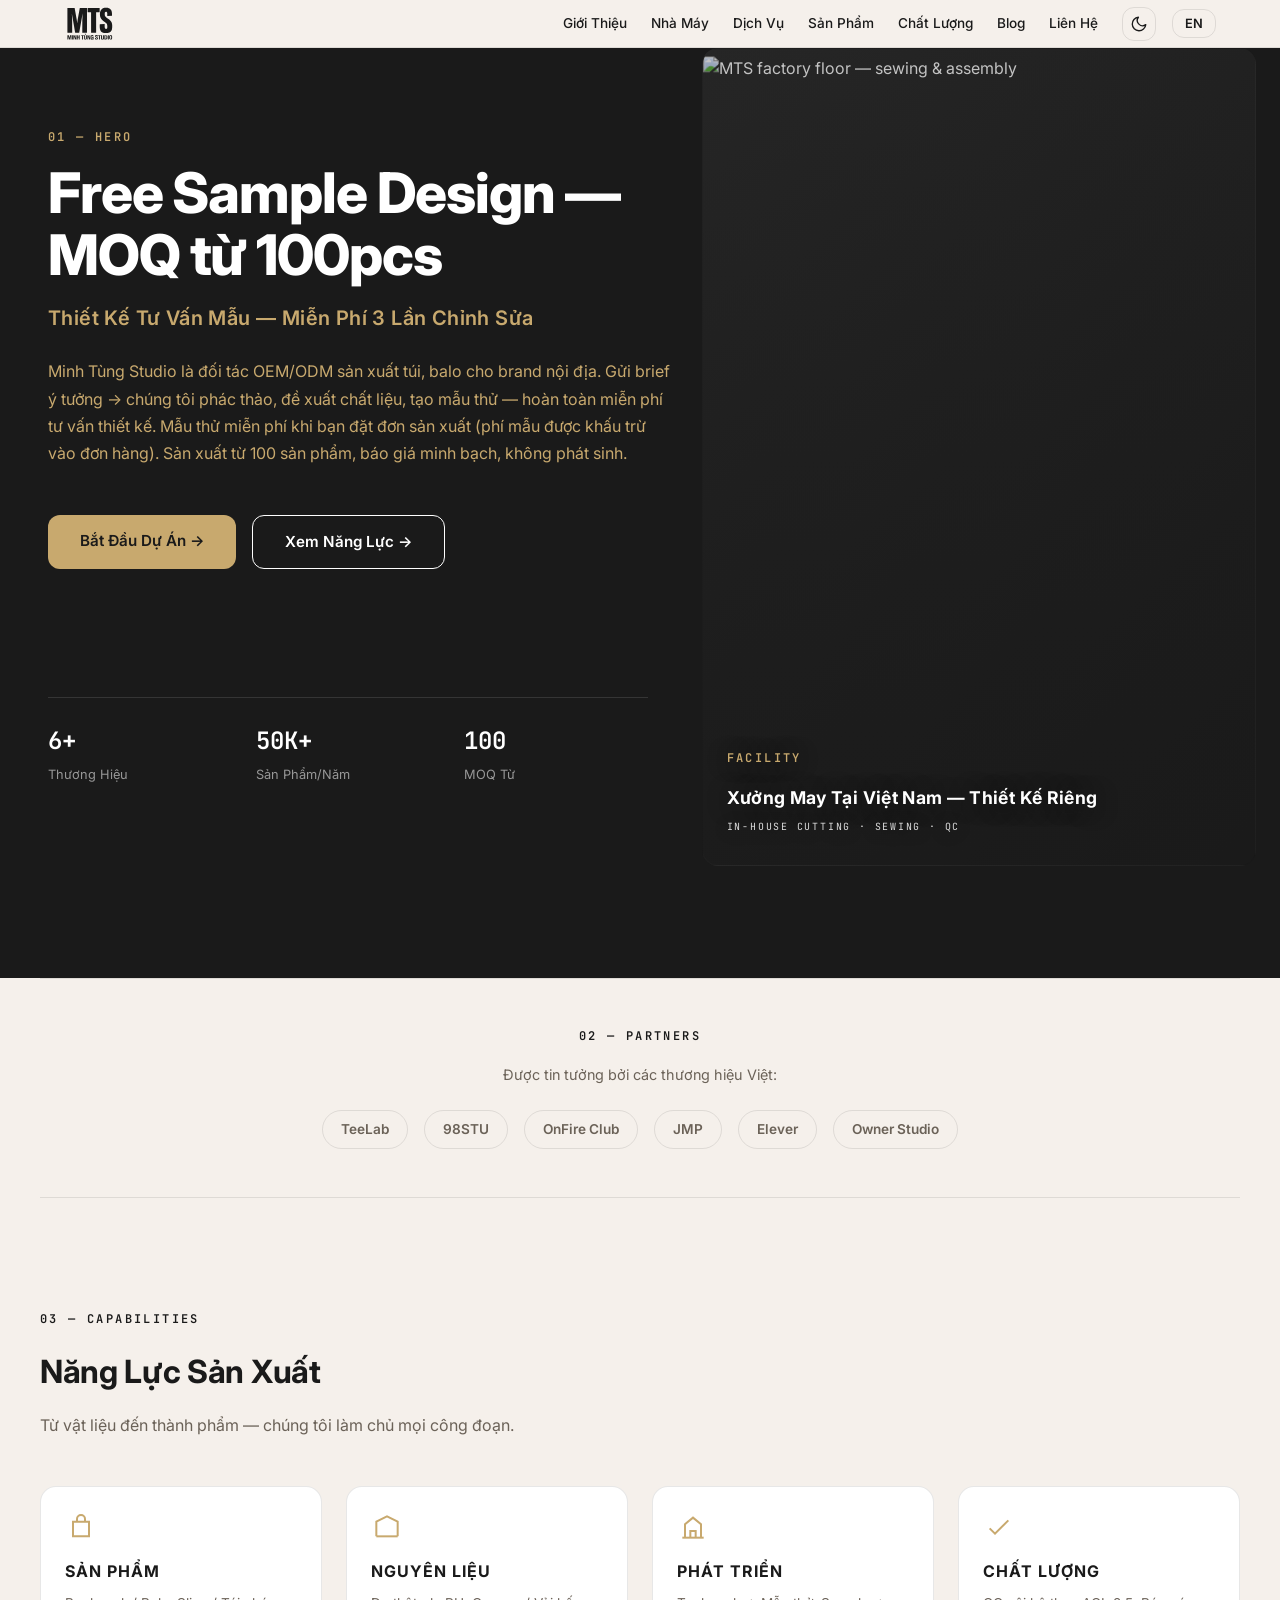
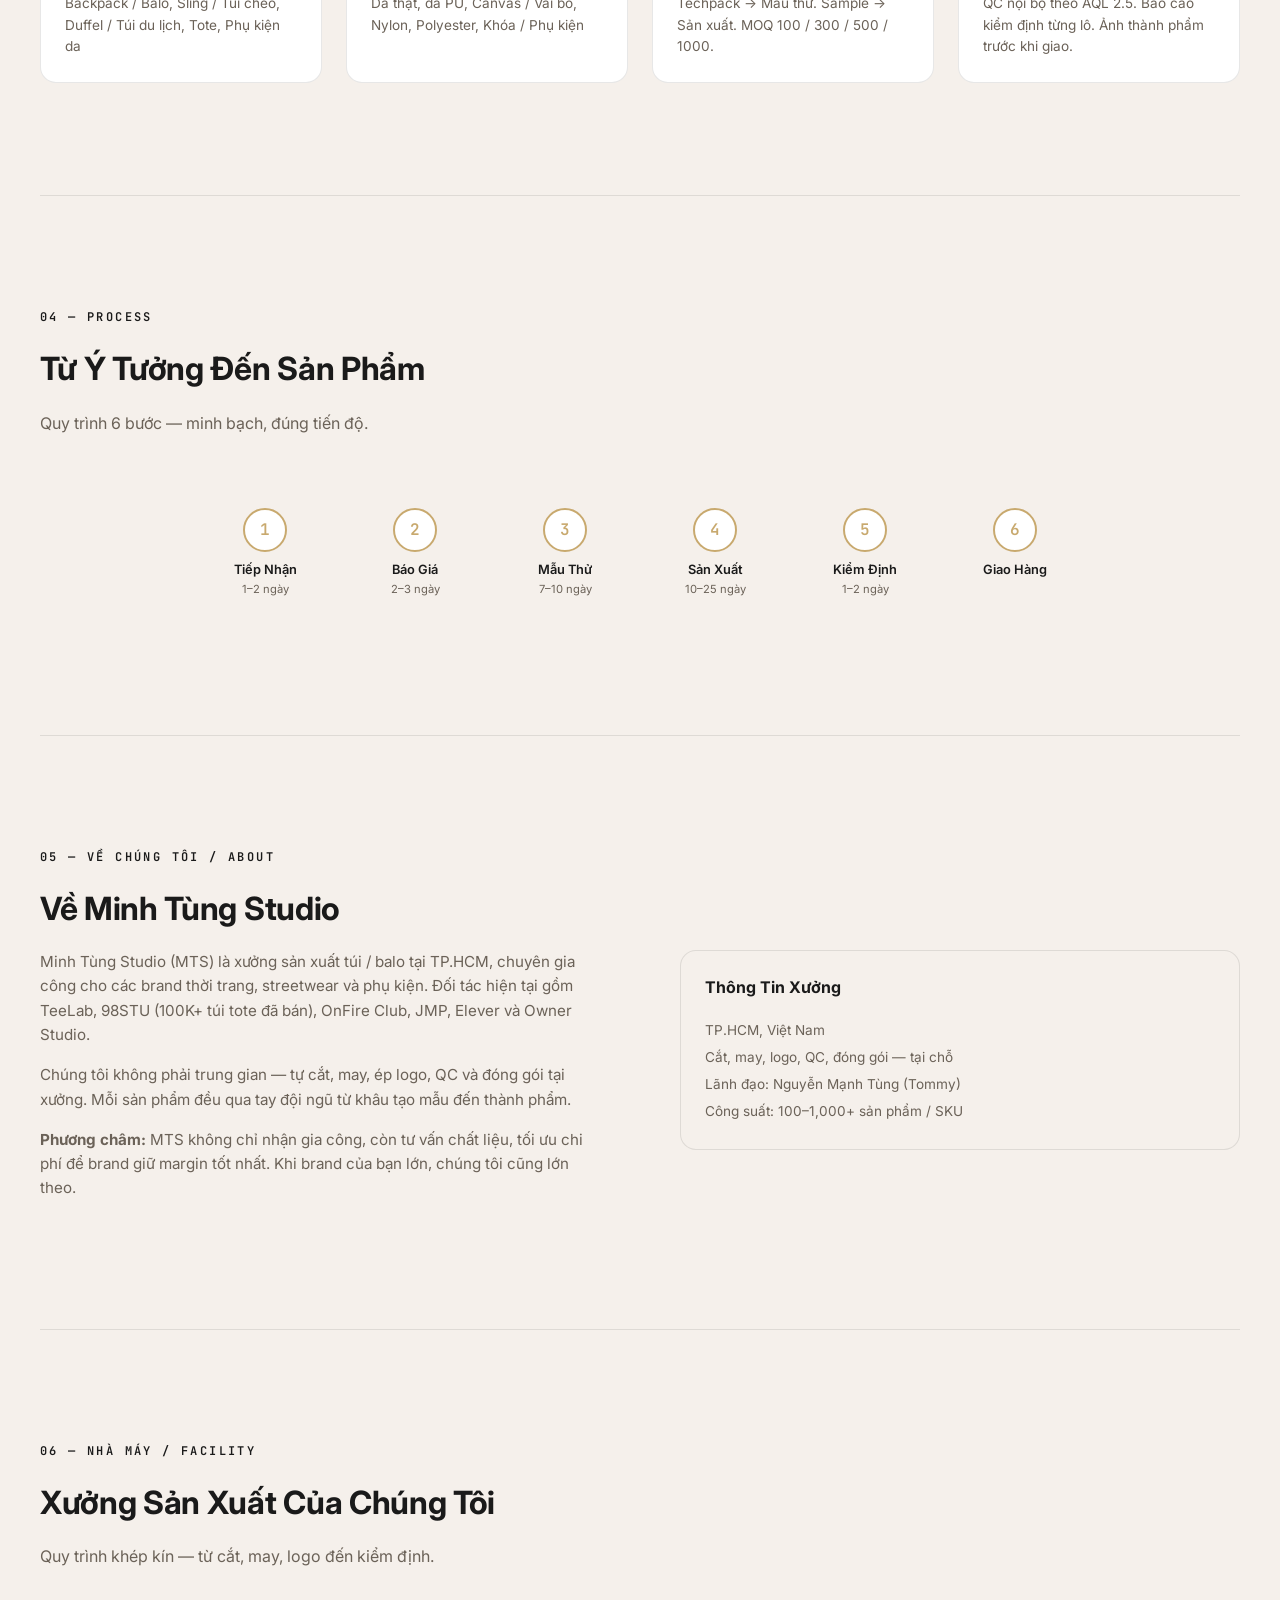
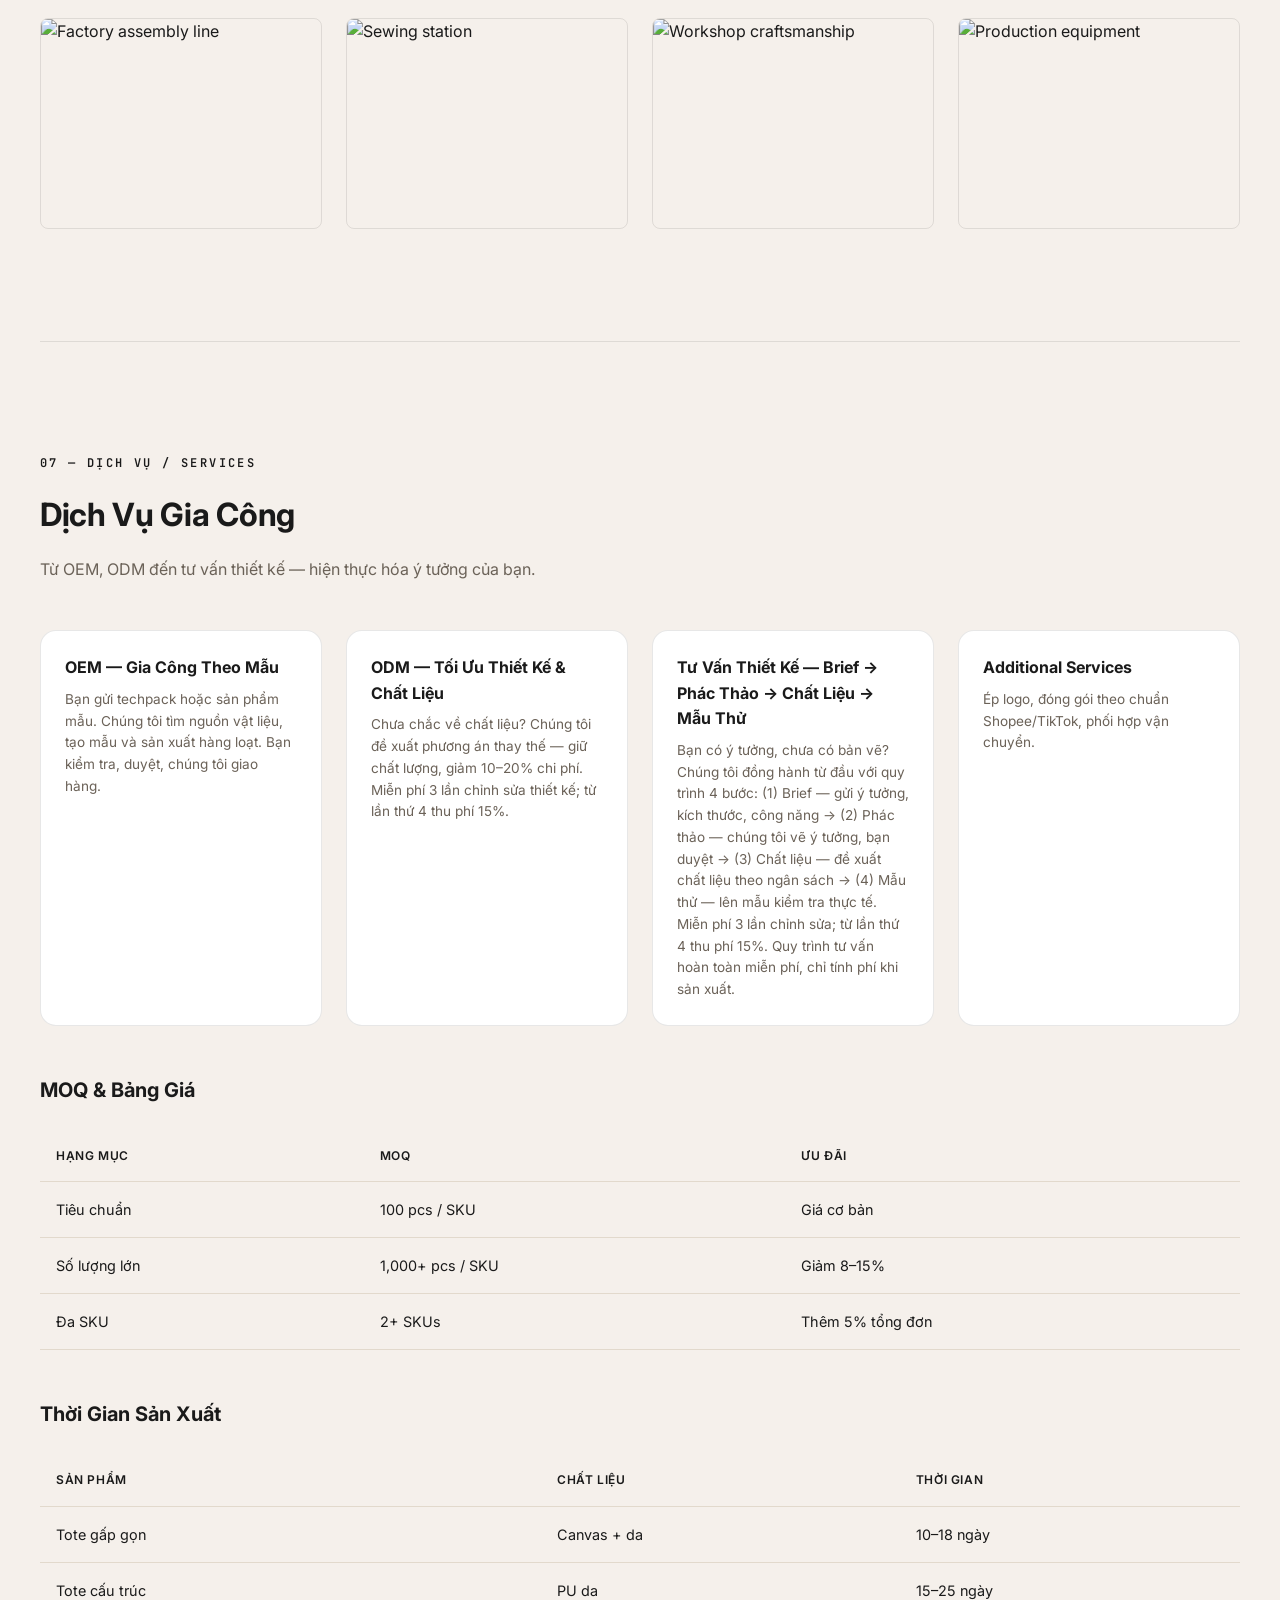
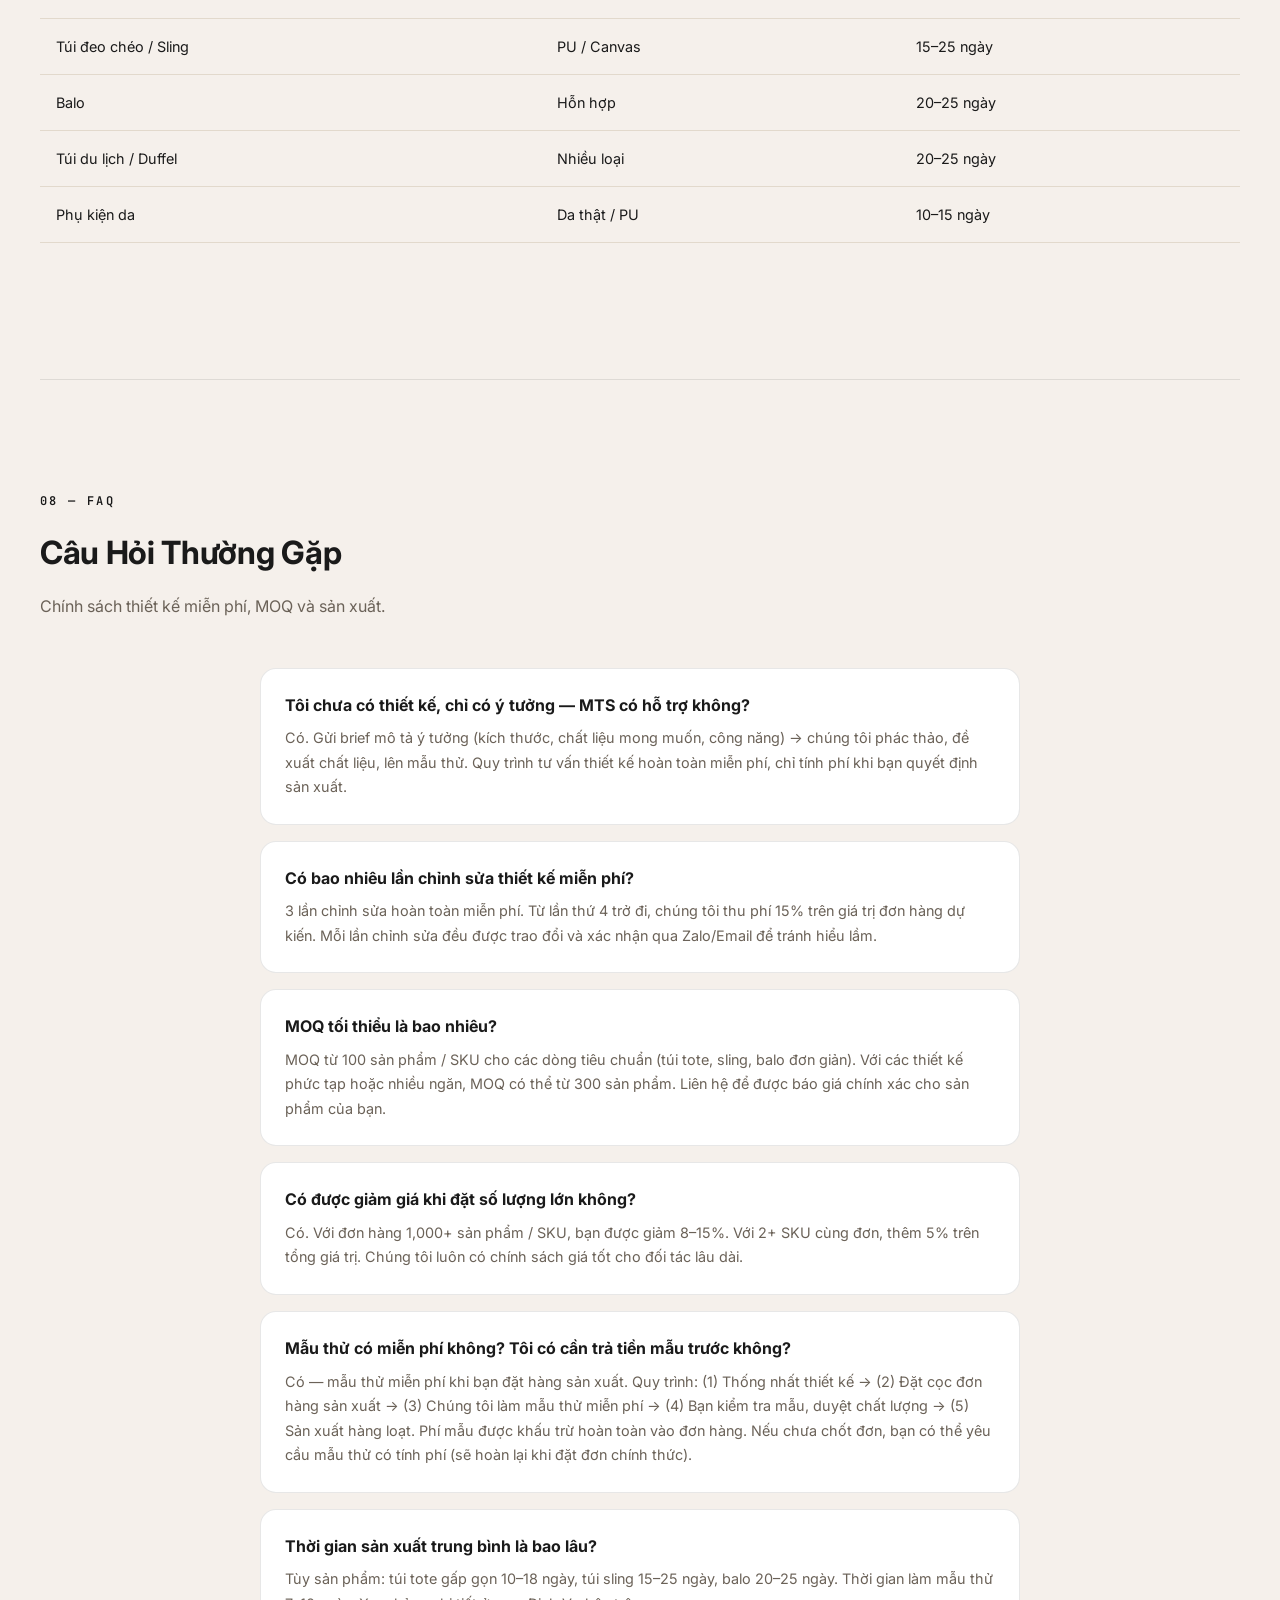
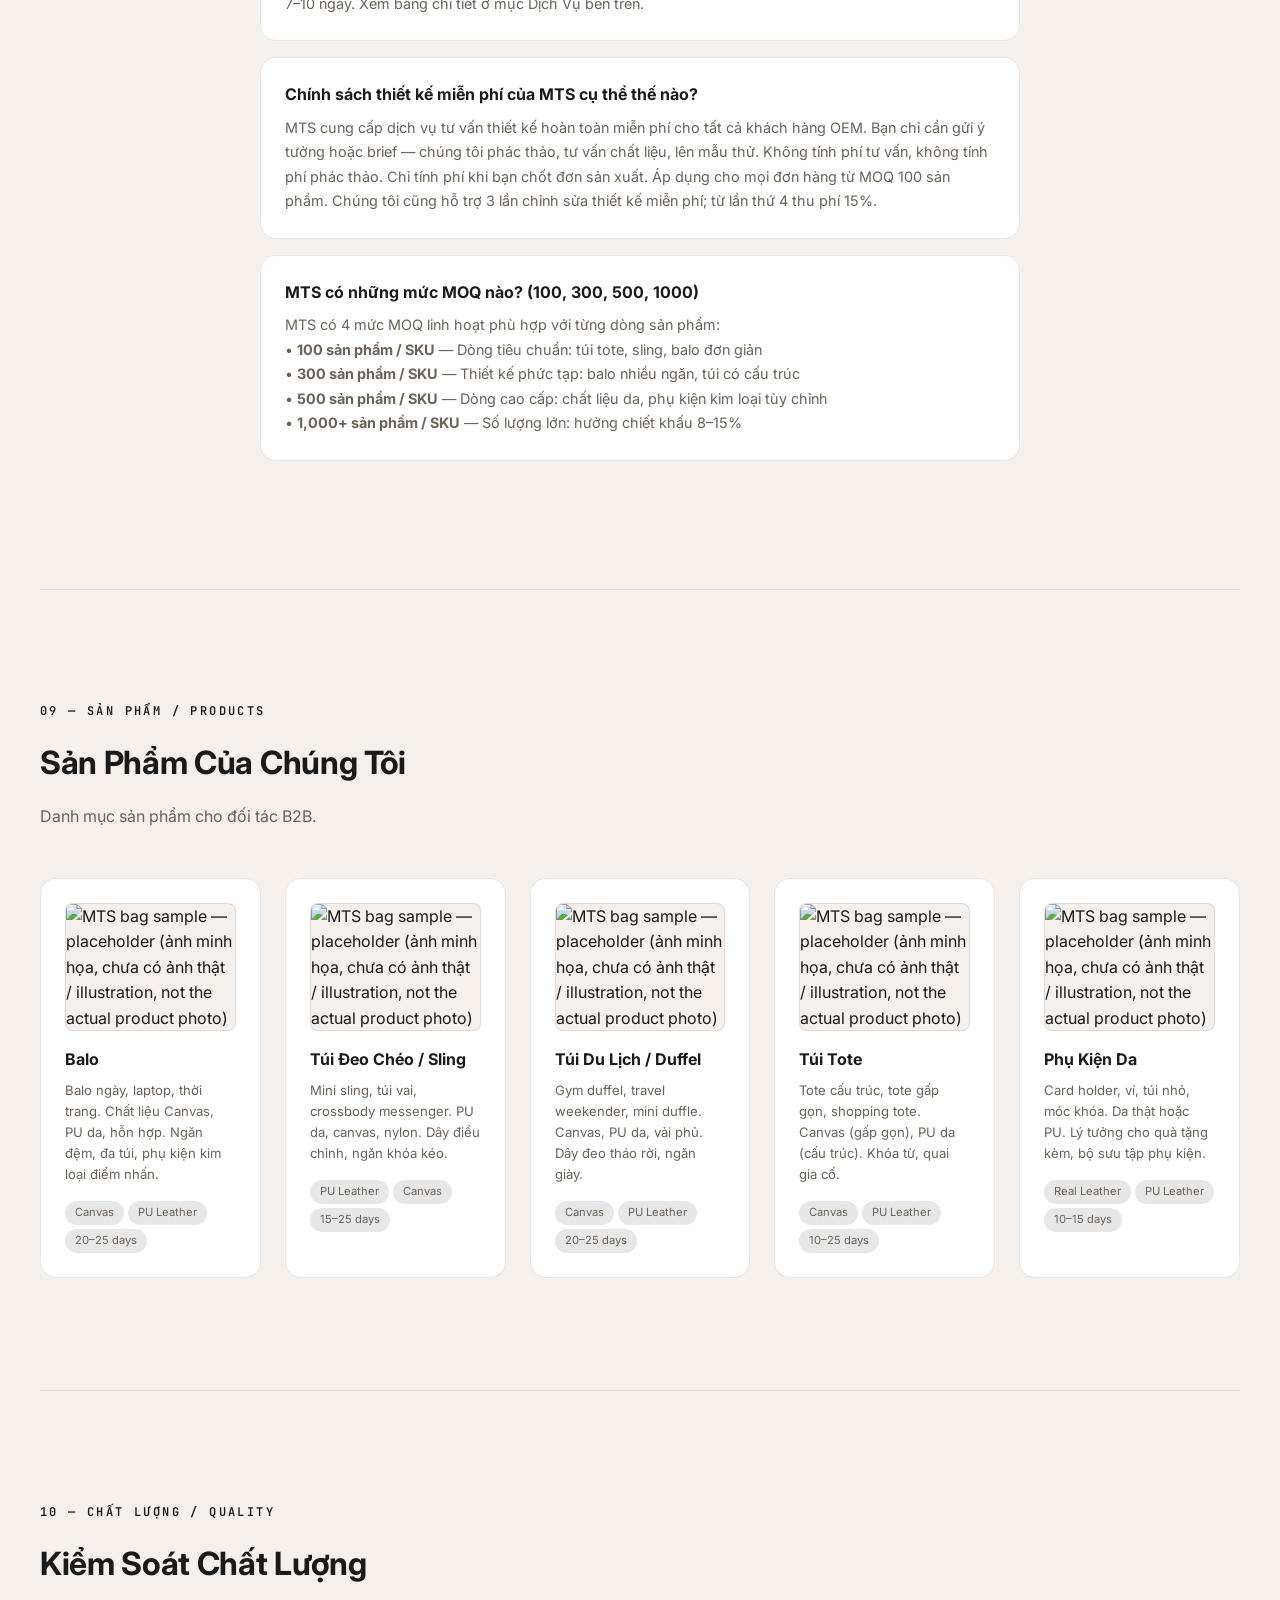
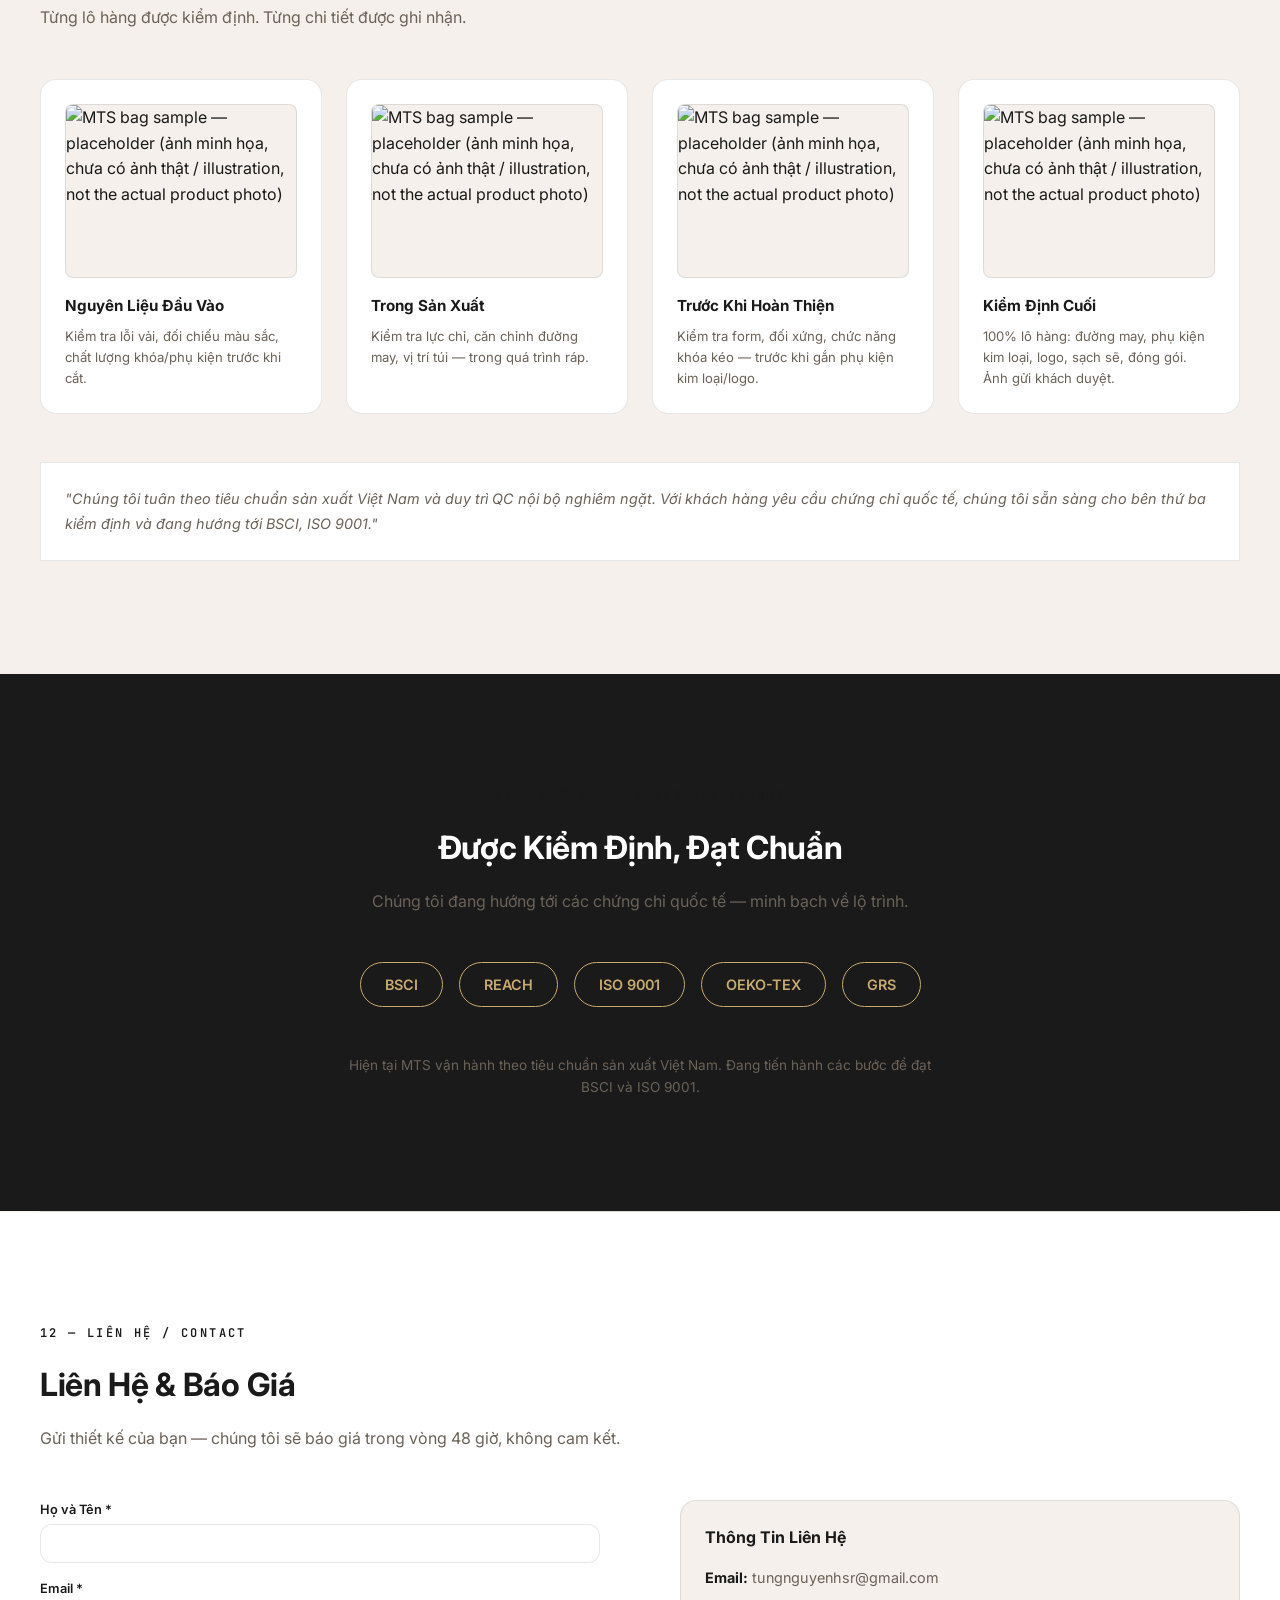
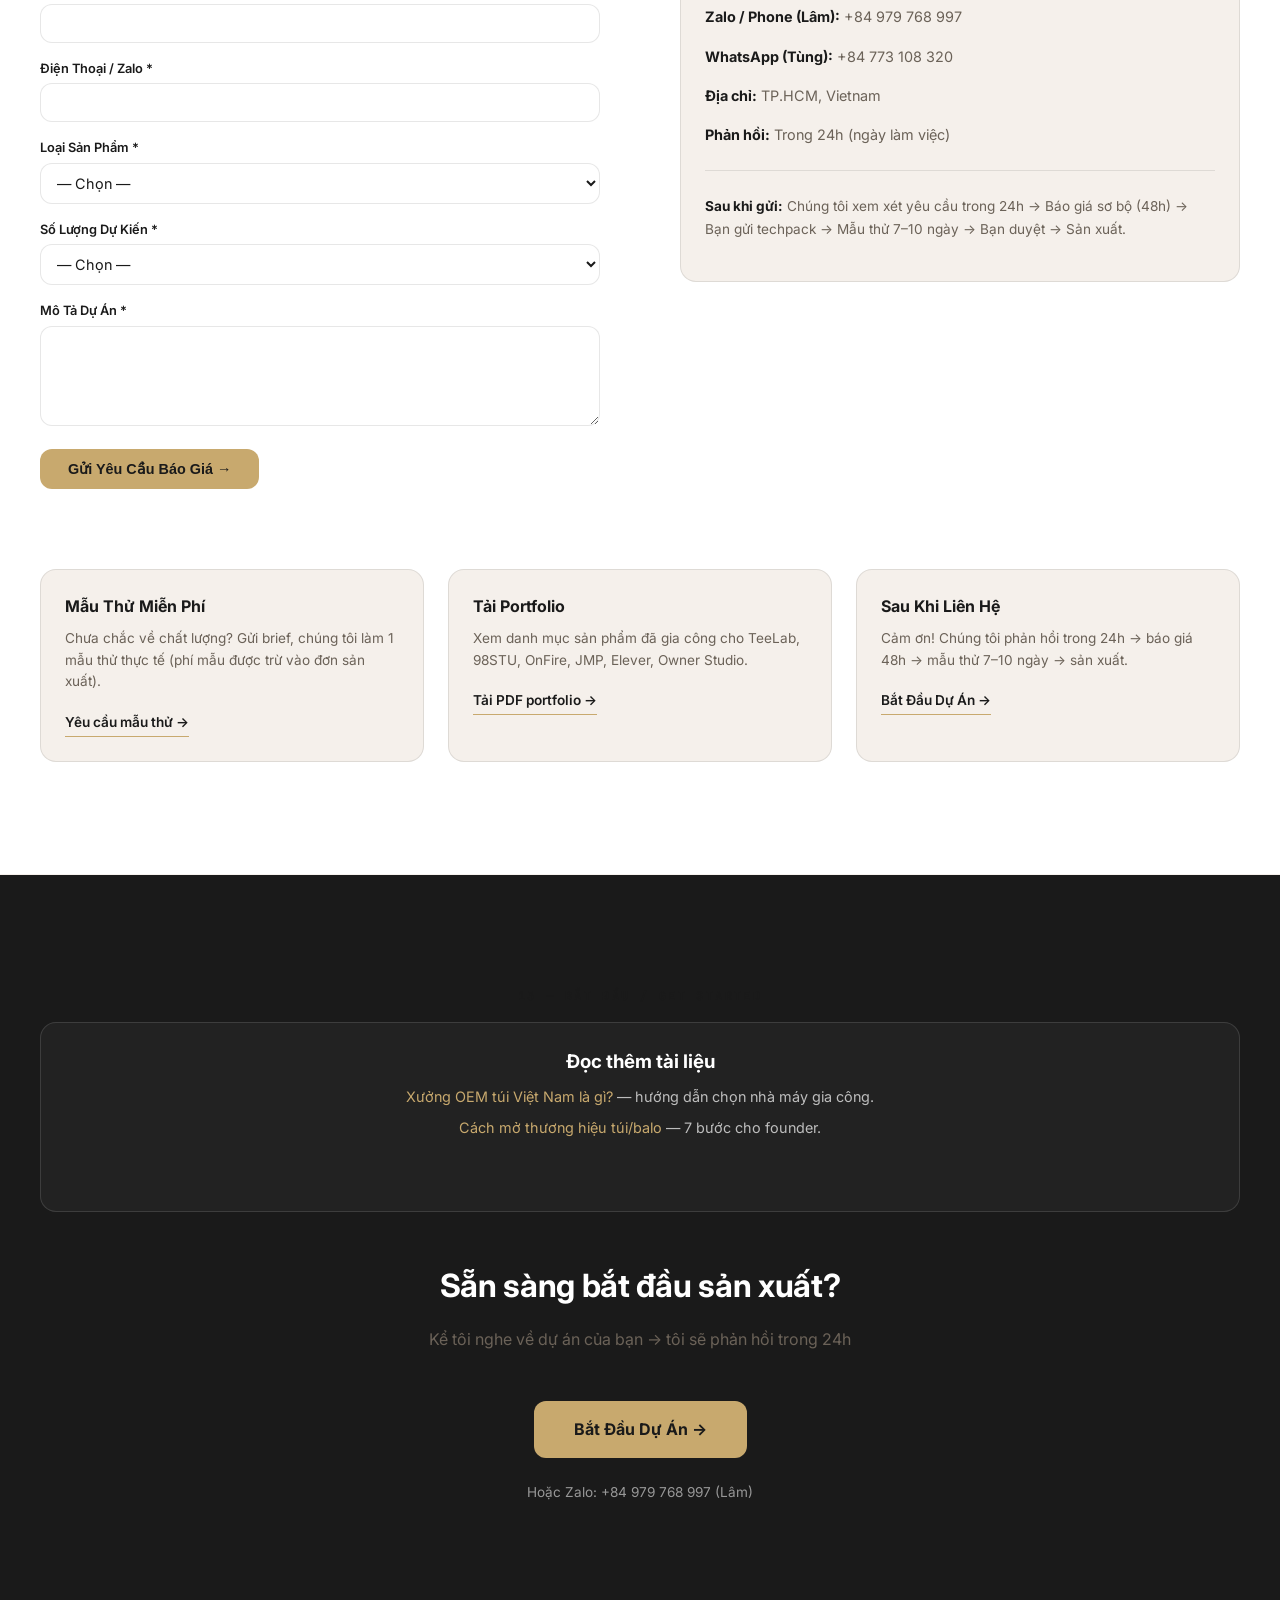
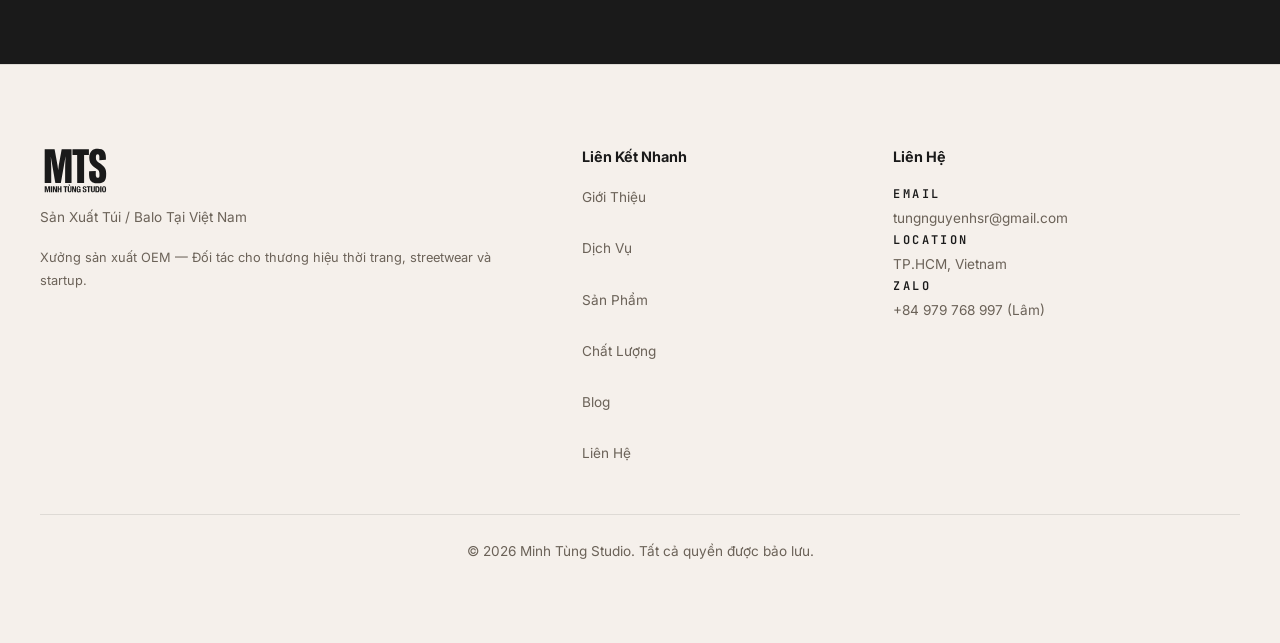
==== commit 269d56ff: "fix: duplicate email in JSON-LD Organization + add BlogPosting schema to blog posts + fix robots.txt" ====
--- a/index.html
+++ b/index.html
@@ -733,7 +733,7 @@
 </style>
 
 <script type="application/ld+json">
-{"@context":"https://schema.org","@graph":[{"@type":"Organization","@id":"https://mts-bag.vercel.app/#organization","name":"Minh Tùng Studio","alternateName":"MTS","url":"https://mts-bag.vercel.app","description":"OEM bag and backpack manufacturer in Ho Chi Minh City, Vietnam. Specializing in custom backpacks, sling bags, duffels, totes, and leather accessories for fashion brands, streetwear labels, and startups.","email":"tungnguyenhsr@gmail.com","address":{"@type":"PostalAddress","addressLocality":"Ho Chi Minh City","addressCountry":"VN"},"founder":{"@type":"Person","name":"Nguyễn Mạnh Tùng","alternateName":"Tommy"},"knowsAbout":["OEM Manufacturing","Bag and Backpack Production","Leather Goods Manufacturing","Textile Manufacturing","ODM Services"],"numberOfEmployees":{"@type":"QuantitativeValue","minValue":10,"maxValue":50},"hasOfferCatalog":{"@type":"OfferCatalog","name":"Manufacturing Services","itemListElement":[{"@type":"Offer","itemOffered":{"@type":"Service","name":"OEM Manufacturing","description":"Manufacture your bag or backpack design. Send techpack or reference product. We source materials, produce samples, and manufacture bulk."}},{"@type":"Offer","itemOffered":{"@type":"Service","name":"ODM Design & Material Optimization","description":"Design consulting and material alternatives to reduce production costs by 10-20% while maintaining quality and feel."}},{"@type":"Offer","itemOffered":{"@type":"Service","name":"Logo & Branding Services","description":"Logo engraving, embossing, heat transfer printing, and custom hardware branding for bags and accessories."}},{"@type":"Offer","itemOffered":{"@type":"Service","name":"Packaging & Logistics","description":"Packaging per Shopee/TikTok standards and logistics coordination for domestic and international delivery."}}]},"makesOffer":[{"@id":"https://mts-bag.vercel.app/#product-backpack"},{"@id":"https://mts-bag.vercel.app/#product-sling"},{"@id":"https://mts-bag.vercel.app/#product-duffel"},{"@id":"https://mts-bag.vercel.app/#product-tote"},{"@id":"https://mts-bag.vercel.app/#product-leather-accessories"}],"contactPoint":[{"@type":"ContactPoint","contactType":"sales","telephone":"+84 979 768 997","contactOption":"TollFree","description":"Zalo / Phone (Lâm)","availableLanguage":["Vietnamese","English"]},{"@type":"ContactPoint","contactType":"sales","telephone":"+84 773 108 320","description":"WhatsApp (Tùng)","availableLanguage":["Vietnamese","English"]}],"email":"tungnguyenhsr@gmail.com"},{"@type":"Product","@id":"https://mts-bag.vercel.app/#product-backpack","name":"OEM Backpack Manufacturing","description":"Custom backpack production for fashion brands and streetwear labels. Daypacks, laptop backpacks, and fashion backpacks. Padded compartments, multi-pocket configurations, custom hardware.","category":"Backpack","material":["Canvas","PU Leather","Nylon","Polyester"],"manufacturer":{"@id":"https://mts-bag.vercel.app/#organization"},"offers":{"@type":"Offer","priceSpecification":{"@type":"UnitPriceSpecification","price":"0","priceCurrency":"USD","description":"B2B pricing varies by design, materials, quantity, and complexity. Contact for quote."},"eligibleQuantity":{"@type":"QuantitativeValue","minValue":300,"unitText":"Units"},"businessFunction":"http://purl.org/goodrelations/v1#Manufacture"}},{"@type":"Product","@id":"https://mts-bag.vercel.app/#product-sling","name":"OEM Sling & Crossbody Bag Manufacturing","description":"Custom sling bags and crossbody messenger bags for brands. Mini slings, shoulder bags, crossbody messengers. Adjustable straps, zip compartments, custom hardware.","category":"Sling Bag","material":["PU Leather","Canvas","Nylon"],"manufacturer":{"@id":"https://mts-bag.vercel.app/#organization"},"offers":{"@type":"Offer","priceSpecification":{"@type":"UnitPriceSpecification","price":"0","priceCurrency":"USD","description":"B2B pricing varies by design, materials, quantity, and complexity. Contact for quote."},"eligibleQuantity":{"@type":"QuantitativeValue","minValue":300,"unitText":"Units"},"businessFunction":"http://purl.org/goodrelations/v1#Manufacture"}},{"@type":"Product","@id":"https://mts-bag.vercel.app/#product-duffel","name":"OEM Duffel Bag Manufacturing","description":"Custom duffel bags and weekenders for brands. Gym duffels, travel weekender bags, mini duffles. Detachable straps, shoe compartments, coated fabric options.","category":"Duffel Bag","material":["Canvas","PU Leather","Coated Fabrics","Nylon"],"manufacturer":{"@id":"https://mts-bag.vercel.app/#organization"},"offers":{"@type":"Offer","priceSpecification":{"@type":"UnitPriceSpecification","price":"0","priceCurrency":"USD","description":"B2B pricing varies by design, materials, quantity, and complexity. Contact for quote."},"eligibleQuantity":{"@type":"QuantitativeValue","minValue":300,"unitText":"Units"},"businessFunction":"http://purl.org/goodrelations/v1#Manufacture"}},{"@type":"Product","@id":"https://mts-bag.vercel.app/#product-tote","name":"OEM Tote Bag Manufacturing","description":"Custom tote bag production for brands. Structured totes with magnetic closures, foldable totes for events and retail, shopping totes. Reinforced handles, custom lining.","category":"Tote Bag","material":["Canvas","PU Leather","Cotton"],"manufacturer":{"@id":"https://mts-bag.vercel.app/#organization"},"offers":{"@type":"Offer","priceSpecification":{"@type":"UnitPriceSpecification","price":"0","priceCurrency":"USD","description":"B2B pricing varies by design, materials, quantity, and complexity. Contact for quote."},"eligibleQuantity":{"@type":"QuantitativeValue","minValue":300,"unitText":"Units"},"businessFunction":"http://purl.org/goodrelations/v1#Manufacture"}},{"@type":"Product","@id":"https://mts-bag.vercel.app/#product-leather-accessories","name":"OEM Leather Accessory Manufacturing","description":"Custom leather accessories production for brands. Card holders, wallets, small pouches, keychains. Real or PU leather. Ideal for gift-with-purchase programs and accessory collections.","category":"Leather Accessory","material":["Genuine Leather","PU Leather"],"manufacturer":{"@id":"https://mts-bag.vercel.app/#organization"},"offers":{"@type":"Offer","priceSpecification":{"@type":"UnitPriceSpecification","price":"0","priceCurrency":"USD","description":"B2B pricing varies by design, materials, quantity, and complexity. Contact for quote."},"eligibleQuantity":{"@type":"QuantitativeValue","minValue":300,"unitText":"Units"},"businessFunction":"http://purl.org/goodrelations/v1#Manufacture"}},{"@type":"WebSite","@id":"https://mts-bag.vercel.app/#website","url":"https://mts-bag.vercel.app","name":"Minh Tùng Studio — OEM Bag & Backpack Manufacturer Vietnam","description":"Minh Tùng Studio specializes in OEM bag, backpack, and accessories manufacturing in Vietnam. Custom production for fashion brands from 300 pieces.","publisher":{"@id":"https://mts-bag.vercel.app/#organization"},"inLanguage":["vi","en"],"isAccessibleForFree":true}]}
+{"@context":"https://schema.org","@graph":[{"@type":"Organization","@id":"https://mts-bag.vercel.app/#organization","name":"Minh Tùng Studio","alternateName":"MTS","url":"https://mts-bag.vercel.app","description":"OEM bag and backpack manufacturer in Ho Chi Minh City, Vietnam. Specializing in custom backpacks, sling bags, duffels, totes, and leather accessories for fashion brands, streetwear labels, and startups.","email":"tungnguyenhsr@gmail.com","address":{"@type":"PostalAddress","addressLocality":"Ho Chi Minh City","addressCountry":"VN"},"founder":{"@type":"Person","name":"Nguyễn Mạnh Tùng","alternateName":"Tommy"},"knowsAbout":["OEM Manufacturing","Bag and Backpack Production","Leather Goods Manufacturing","Textile Manufacturing","ODM Services"],"numberOfEmployees":{"@type":"QuantitativeValue","minValue":10,"maxValue":50},"hasOfferCatalog":{"@type":"OfferCatalog","name":"Manufacturing Services","itemListElement":[{"@type":"Offer","itemOffered":{"@type":"Service","name":"OEM Manufacturing","description":"Manufacture your bag or backpack design. Send techpack or reference product. We source materials, produce samples, and manufacture bulk."}},{"@type":"Offer","itemOffered":{"@type":"Service","name":"ODM Design & Material Optimization","description":"Design consulting and material alternatives to reduce production costs by 10-20% while maintaining quality and feel."}},{"@type":"Offer","itemOffered":{"@type":"Service","name":"Logo & Branding Services","description":"Logo engraving, embossing, heat transfer printing, and custom hardware branding for bags and accessories."}},{"@type":"Offer","itemOffered":{"@type":"Service","name":"Packaging & Logistics","description":"Packaging per Shopee/TikTok standards and logistics coordination for domestic and international delivery."}}]},"makesOffer":[{"@id":"https://mts-bag.vercel.app/#product-backpack"},{"@id":"https://mts-bag.vercel.app/#product-sling"},{"@id":"https://mts-bag.vercel.app/#product-duffel"},{"@id":"https://mts-bag.vercel.app/#product-tote"},{"@id":"https://mts-bag.vercel.app/#product-leather-accessories"}],"contactPoint":[{"@type":"ContactPoint","contactType":"sales","telephone":"+84 979 768 997","contactOption":"TollFree","description":"Zalo / Phone (Lâm)","availableLanguage":["Vietnamese","English"]},{"@type":"ContactPoint","contactType":"sales","telephone":"+84 773 108 320","description":"WhatsApp (Tùng)","availableLanguage":["Vietnamese","English"]}]},{"@type":"Product","@id":"https://mts-bag.vercel.app/#product-backpack","name":"OEM Backpack Manufacturing","description":"Custom backpack production for fashion brands and streetwear labels. Daypacks, laptop backpacks, and fashion backpacks. Padded compartments, multi-pocket configurations, custom hardware.","category":"Backpack","material":["Canvas","PU Leather","Nylon","Polyester"],"manufacturer":{"@id":"https://mts-bag.vercel.app/#organization"},"offers":{"@type":"Offer","priceSpecification":{"@type":"UnitPriceSpecification","price":"0","priceCurrency":"USD","description":"B2B pricing varies by design, materials, quantity, and complexity. Contact for quote."},"eligibleQuantity":{"@type":"QuantitativeValue","minValue":300,"unitText":"Units"},"businessFunction":"http://purl.org/goodrelations/v1#Manufacture"}},{"@type":"Product","@id":"https://mts-bag.vercel.app/#product-sling","name":"OEM Sling & Crossbody Bag Manufacturing","description":"Custom sling bags and crossbody messenger bags for brands. Mini slings, shoulder bags, crossbody messengers. Adjustable straps, zip compartments, custom hardware.","category":"Sling Bag","material":["PU Leather","Canvas","Nylon"],"manufacturer":{"@id":"https://mts-bag.vercel.app/#organization"},"offers":{"@type":"Offer","priceSpecification":{"@type":"UnitPriceSpecification","price":"0","priceCurrency":"USD","description":"B2B pricing varies by design, materials, quantity, and complexity. Contact for quote."},"eligibleQuantity":{"@type":"QuantitativeValue","minValue":300,"unitText":"Units"},"businessFunction":"http://purl.org/goodrelations/v1#Manufacture"}},{"@type":"Product","@id":"https://mts-bag.vercel.app/#product-duffel","name":"OEM Duffel Bag Manufacturing","description":"Custom duffel bags and weekenders for brands. Gym duffels, travel weekender bags, mini duffles. Detachable straps, shoe compartments, coated fabric options.","category":"Duffel Bag","material":["Canvas","PU Leather","Coated Fabrics","Nylon"],"manufacturer":{"@id":"https://mts-bag.vercel.app/#organization"},"offers":{"@type":"Offer","priceSpecification":{"@type":"UnitPriceSpecification","price":"0","priceCurrency":"USD","description":"B2B pricing varies by design, materials, quantity, and complexity. Contact for quote."},"eligibleQuantity":{"@type":"QuantitativeValue","minValue":300,"unitText":"Units"},"businessFunction":"http://purl.org/goodrelations/v1#Manufacture"}},{"@type":"Product","@id":"https://mts-bag.vercel.app/#product-tote","name":"OEM Tote Bag Manufacturing","description":"Custom tote bag production for brands. Structured totes with magnetic closures, foldable totes for events and retail, shopping totes. Reinforced handles, custom lining.","category":"Tote Bag","material":["Canvas","PU Leather","Cotton"],"manufacturer":{"@id":"https://mts-bag.vercel.app/#organization"},"offers":{"@type":"Offer","priceSpecification":{"@type":"UnitPriceSpecification","price":"0","priceCurrency":"USD","description":"B2B pricing varies by design, materials, quantity, and complexity. Contact for quote."},"eligibleQuantity":{"@type":"QuantitativeValue","minValue":300,"unitText":"Units"},"businessFunction":"http://purl.org/goodrelations/v1#Manufacture"}},{"@type":"Product","@id":"https://mts-bag.vercel.app/#product-leather-accessories","name":"OEM Leather Accessory Manufacturing","description":"Custom leather accessories production for brands. Card holders, wallets, small pouches, keychains. Real or PU leather. Ideal for gift-with-purchase programs and accessory collections.","category":"Leather Accessory","material":["Genuine Leather","PU Leather"],"manufacturer":{"@id":"https://mts-bag.vercel.app/#organization"},"offers":{"@type":"Offer","priceSpecification":{"@type":"UnitPriceSpecification","price":"0","priceCurrency":"USD","description":"B2B pricing varies by design, materials, quantity, and complexity. Contact for quote."},"eligibleQuantity":{"@type":"QuantitativeValue","minValue":300,"unitText":"Units"},"businessFunction":"http://purl.org/goodrelations/v1#Manufacture"}},{"@type":"WebSite","@id":"https://mts-bag.vercel.app/#website","url":"https://mts-bag.vercel.app","name":"Minh Tùng Studio — OEM Bag & Backpack Manufacturer Vietnam","description":"Minh Tùng Studio specializes in OEM bag, backpack, and accessories manufacturing in Vietnam. Custom production for fashion brands from 300 pieces.","publisher":{"@id":"https://mts-bag.vercel.app/#organization"},"inLanguage":["vi","en"],"isAccessibleForFree":true}]}
 </script>
 </head>
 <body>
@@ -775,7 +775,7 @@
   <div class="hero-content">
     <span class="mono-label">01 — HERO</span>
     <div lang="vi">
-      <h1 class="hero-h1">Mẫu Thử Miễn Phí Khi Đặt Hàng — MOQ từ 100pcs</h1>
+      <h1 class="hero-h1">Free Sample Design — MOQ từ 100pcs</h1>
       <h2 class="hero-h2">Thiết Kế Tư Vấn Mẫu — Miễn Phí 3 Lần Chỉnh Sửa</h2>
       <p class="hero-p">Minh Tùng Studio là đối tác OEM/ODM sản xuất túi, balo cho brand nội địa. Gửi brief ý tưởng → chúng tôi phác thảo, đề xuất chất liệu, tạo mẫu thử — hoàn toàn miễn phí tư vấn thiết kế. Mẫu thử miễn phí khi bạn đặt đơn sản xuất (phí mẫu được khấu trừ vào đơn hàng). Sản xuất từ 100 sản phẩm, báo giá minh bạch, không phát sinh.</p>
     </div>
@@ -1010,10 +1010,10 @@
         <p lang="en">Not sure about materials? We recommend alternatives — same feel, 10–20% cost reduction. 3 revisions free; 15% fee from the 4th revision onward.</p>
       </div>
       <div class="service-card">
-        <h4 lang="vi"> Tư Vấn Thiết Kế — Từ Brief Đến Mẫu Thử</h4>
-        <h4 lang="en"> Design Consulting — Brief to Prototype</h4>
-        <p lang="vi">Bạn có ý tưởng, chưa có bản vẽ? Chúng tôi nhận brief → phác thảo → đề xuất chất liệu → lên mẫu thử. Quy trình tư vấn thiết kế hoàn toàn miễn phí, chỉ tính phí khi sản xuất.</p>
-        <p lang="en">Have an idea but no design? We take your brief → sketch → material recommendation → prototype. Design consulting is free — you only pay when you go into production.</p>
+        <h4 lang="vi"> Tư Vấn Thiết Kế — Brief → Phác Thảo → Chất Liệu → Mẫu Thử</h4>
+        <h4 lang="en"> Design Consulting — Brief → Sketch → Material → Prototype</h4>
+        <p lang="vi">Bạn có ý tưởng, chưa có bản vẽ? Chúng tôi đồng hành từ đầu với quy trình 4 bước: (1) Brief — gửi ý tưởng, kích thước, công năng → (2) Phác thảo — chúng tôi vẽ ý tưởng, bạn duyệt → (3) Chất liệu — đề xuất chất liệu theo ngân sách → (4) Mẫu thử — lên mẫu kiểm tra thực tế. Miễn phí 3 lần chỉnh sửa; từ lần thứ 4 thu phí 15%. Quy trình tư vấn hoàn toàn miễn phí, chỉ tính phí khi sản xuất.</p>
+        <p lang="en">Have an idea but no design? We guide you from scratch with a 4-step process: (1) Brief — share your idea, size, and function → (2) Sketch — we draw concepts for your review → (3) Material — recommend materials that fit your budget → (4) Prototype — create a sample for real-world verification. 3 revisions free; 15% fee from the 4th revision onward. Design consulting is completely free — you pay only when you go into production.</p>
       </div>
       <div class="service-card">
         <h4 lang="vi"> Additional Services</h4>
@@ -1106,6 +1106,28 @@
         <h4 style="font-weight:700;margin-bottom:var(--space-xs);color:var(--color-ink)" lang="en">What is the typical production lead time?</h4>
         <p style="font-size:0.9rem;color:var(--muted);line-height:1.7" lang="vi">Tùy sản phẩm: túi tote gấp gọn 10–18 ngày, túi sling 15–25 ngày, balo 20–25 ngày. Thời gian làm mẫu thử 7–10 ngày. Xem bảng chi tiết ở mục Dịch Vụ bên trên.</p>
         <p style="font-size:0.9rem;color:var(--muted);line-height:1.7" lang="en">Depends on the product: foldable totes 10–18 days, sling bags 15–25 days, backpacks 20–25 days. Sample-making takes 7–10 days. See the detailed table in the Services section above.</p>
+      </div>
+
+      <div style="margin-bottom:var(--space-sm);padding:var(--space-md);background:var(--color-surface);border:1px solid var(--border);border-radius:var(--radius-lg)">
+        <h4 style="font-weight:700;margin-bottom:var(--space-xs);color:var(--color-ink)" lang="vi">Chính sách thiết kế miễn phí của MTS cụ thể thế nào?</h4>
+        <h4 style="font-weight:700;margin-bottom:var(--space-xs);color:var(--color-ink)" lang="en">What exactly is MTS's free design policy?</h4>
+        <p style="font-size:0.9rem;color:var(--muted);line-height:1.7" lang="vi">MTS cung cấp dịch vụ tư vấn thiết kế hoàn toàn miễn phí cho tất cả khách hàng OEM. Bạn chỉ cần gửi ý tưởng hoặc brief — chúng tôi phác thảo, tư vấn chất liệu, lên mẫu thử. Không tính phí tư vấn, không tính phí phác thảo. Chỉ tính phí khi bạn chốt đơn sản xuất. Áp dụng cho mọi đơn hàng từ MOQ 100 sản phẩm. Chúng tôi cũng hỗ trợ 3 lần chỉnh sửa thiết kế miễn phí; từ lần thứ 4 thu phí 15%.</p>
+        <p style="font-size:0.9rem;color:var(--muted);line-height:1.7" lang="en">MTS provides completely free design consulting for all OEM customers. Just send your idea or brief — we sketch, recommend materials, and create prototypes. No consulting fee, no sketching fee. You only pay when you confirm a production order. Applicable for all orders from MOQ 100 pieces. We also include 3 free design revisions; the 4th revision onward incurs a 15% fee.</p>
+      </div>
+
+      <div style="margin-bottom:var(--space-sm);padding:var(--space-md);background:var(--color-surface);border:1px solid var(--border);border-radius:var(--radius-lg)">
+        <h4 style="font-weight:700;margin-bottom:var(--space-xs);color:var(--color-ink)" lang="vi">MTS có những mức MOQ nào? (100, 300, 500, 1000)</h4>
+        <h4 style="font-weight:700;margin-bottom:var(--space-xs);color:var(--color-ink)" lang="en">What MOQ tiers does MTS offer? (100, 300, 500, 1000)</h4>
+        <p style="font-size:0.9rem;color:var(--muted);line-height:1.7" lang="vi">MTS có 4 mức MOQ linh hoạt phù hợp với từng dòng sản phẩm:
+<br>• <strong>100 sản phẩm / SKU</strong> — Dòng tiêu chuẩn: túi tote, sling, balo đơn giản
+<br>• <strong>300 sản phẩm / SKU</strong> — Thiết kế phức tạp: balo nhiều ngăn, túi có cấu trúc
+<br>• <strong>500 sản phẩm / SKU</strong> — Dòng cao cấp: chất liệu da, phụ kiện kim loại tùy chỉnh
+<br>• <strong>1,000+ sản phẩm / SKU</strong> — Số lượng lớn: hưởng chiết khấu 8–15%</p>
+        <p style="font-size:0.9rem;color:var(--muted);line-height:1.7" lang="en">MTS offers 4 flexible MOQ tiers to suit different product lines:
+<br>• <strong>100 pieces / SKU</strong> — Standard line: tote bags, sling bags, simple backpacks
+<br>• <strong>300 pieces / SKU</strong> — Complex designs: multi-compartment backpacks, structured bags
+<br>• <strong>500 pieces / SKU</strong> — Premium line: leather materials, custom metal hardware
+<br>• <strong>1,000+ pieces / SKU</strong> — Volume orders: enjoy 8–15% discount</p>
       </div>
     </div>
   </div>
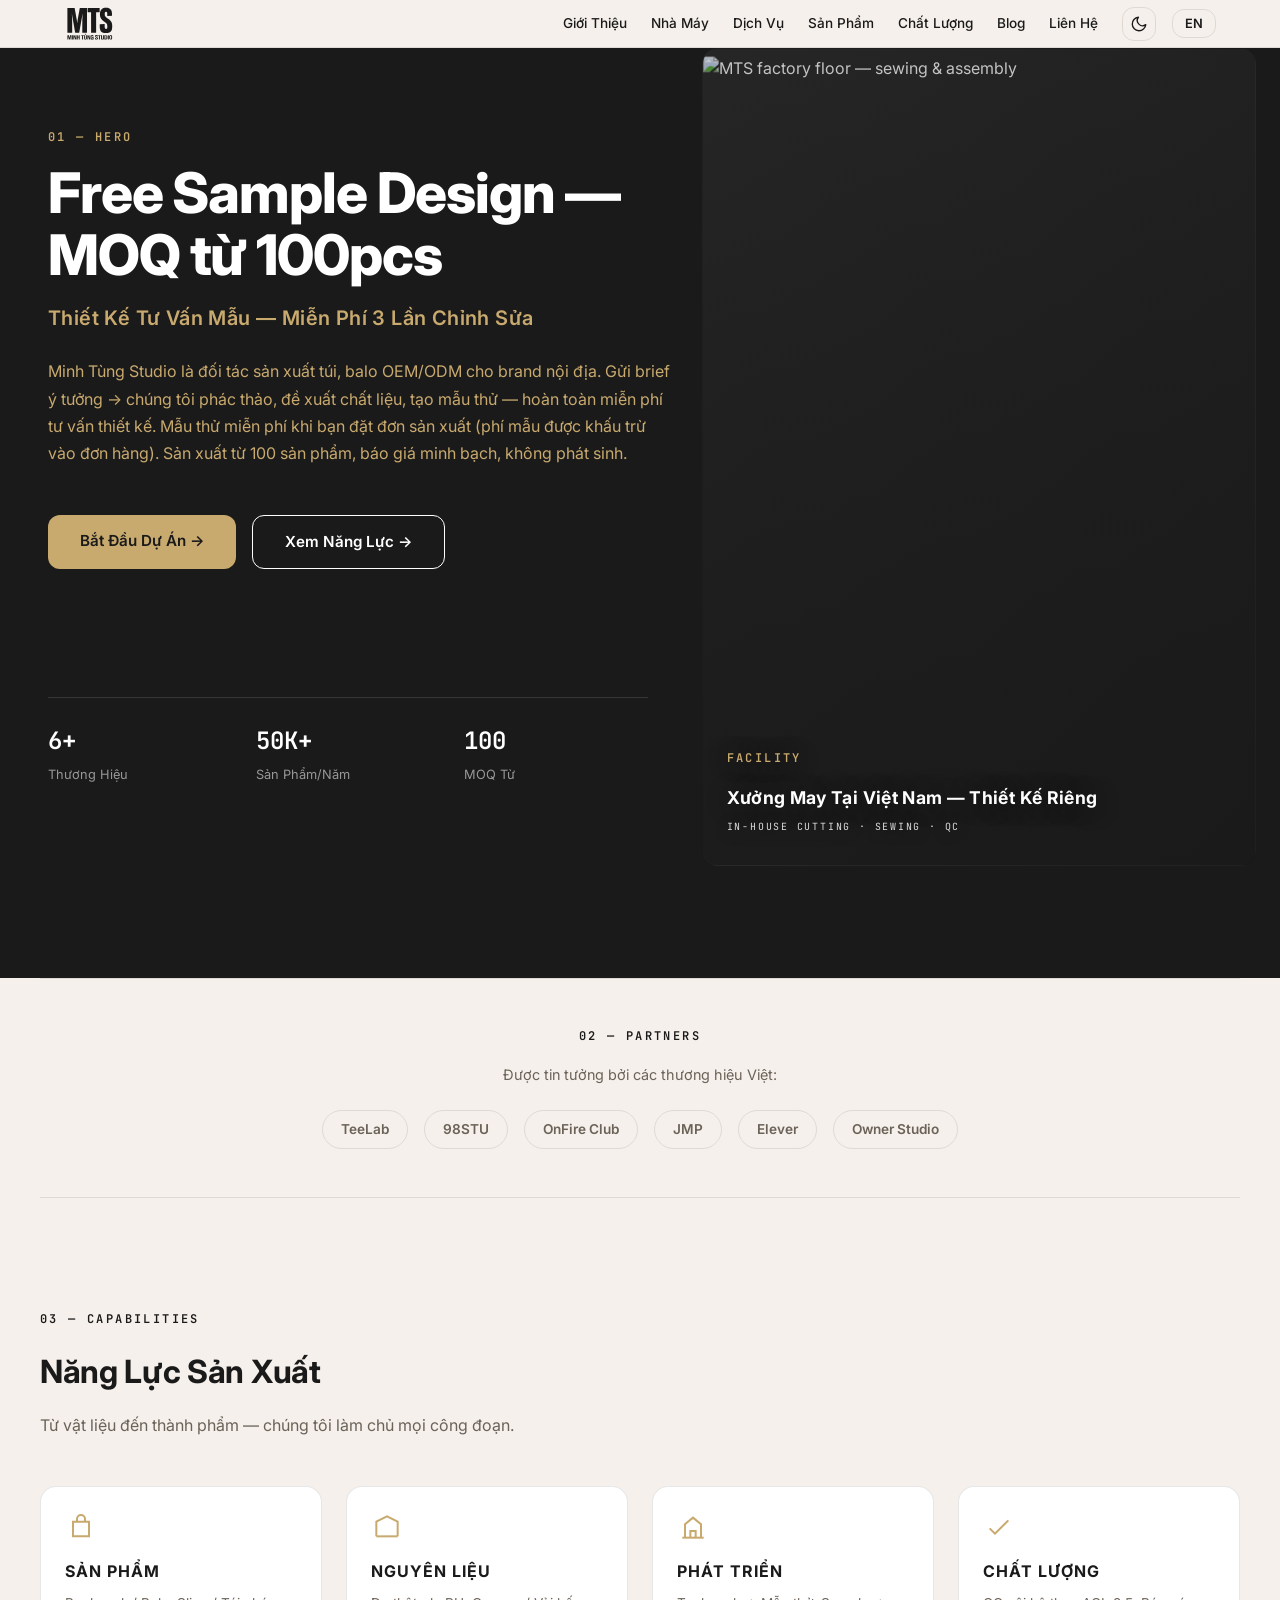
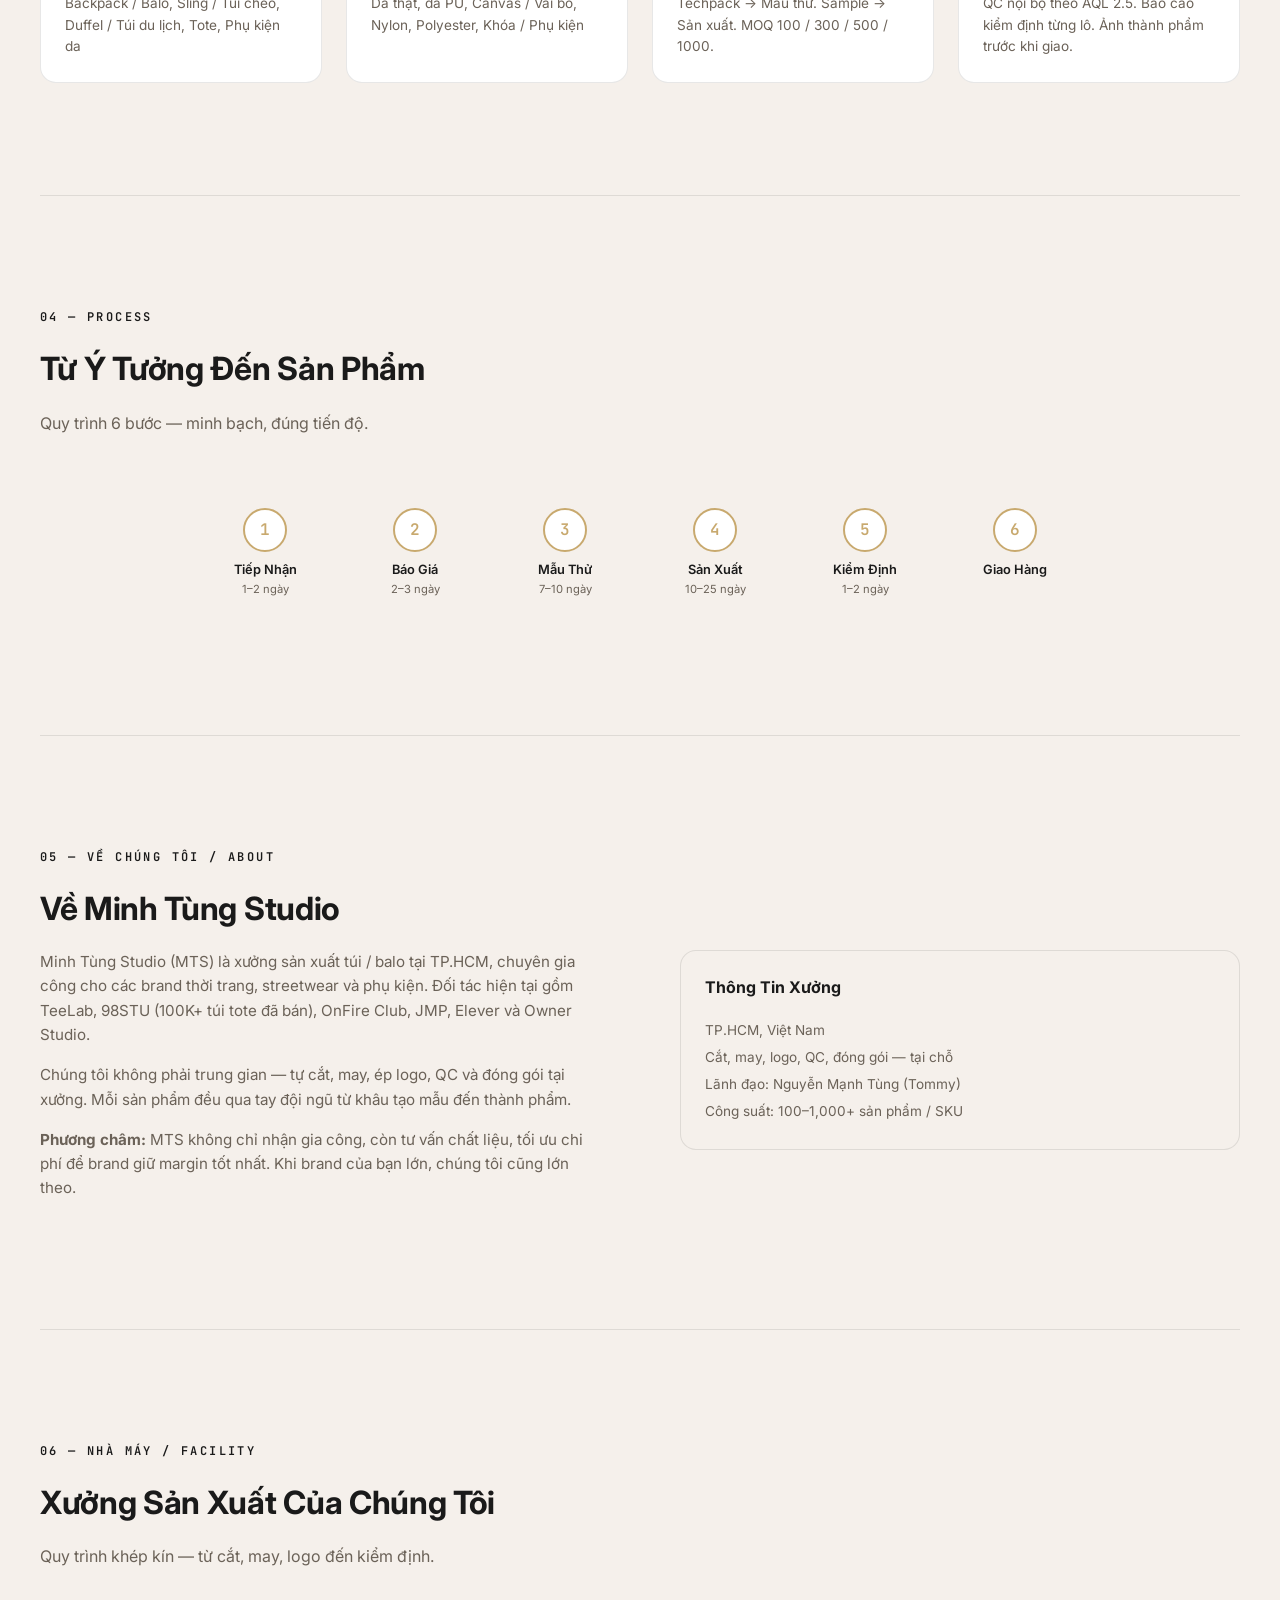
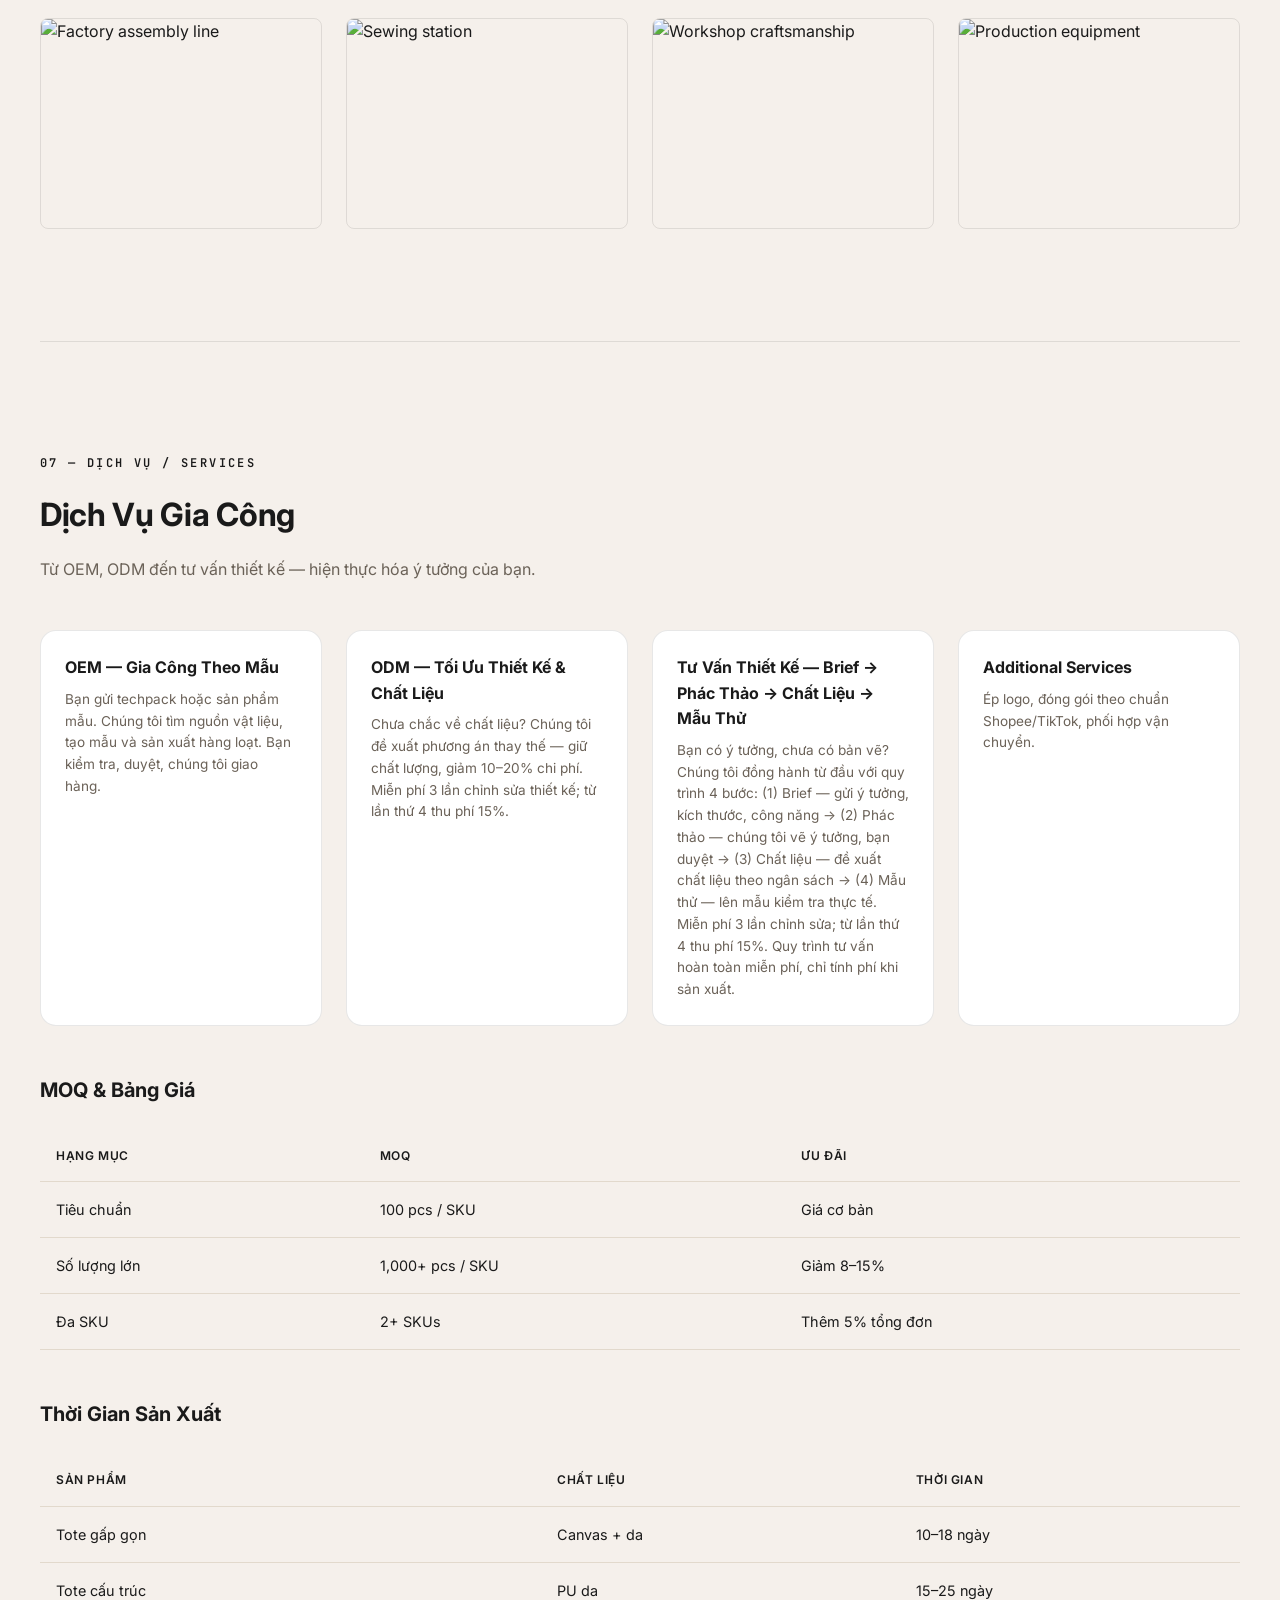
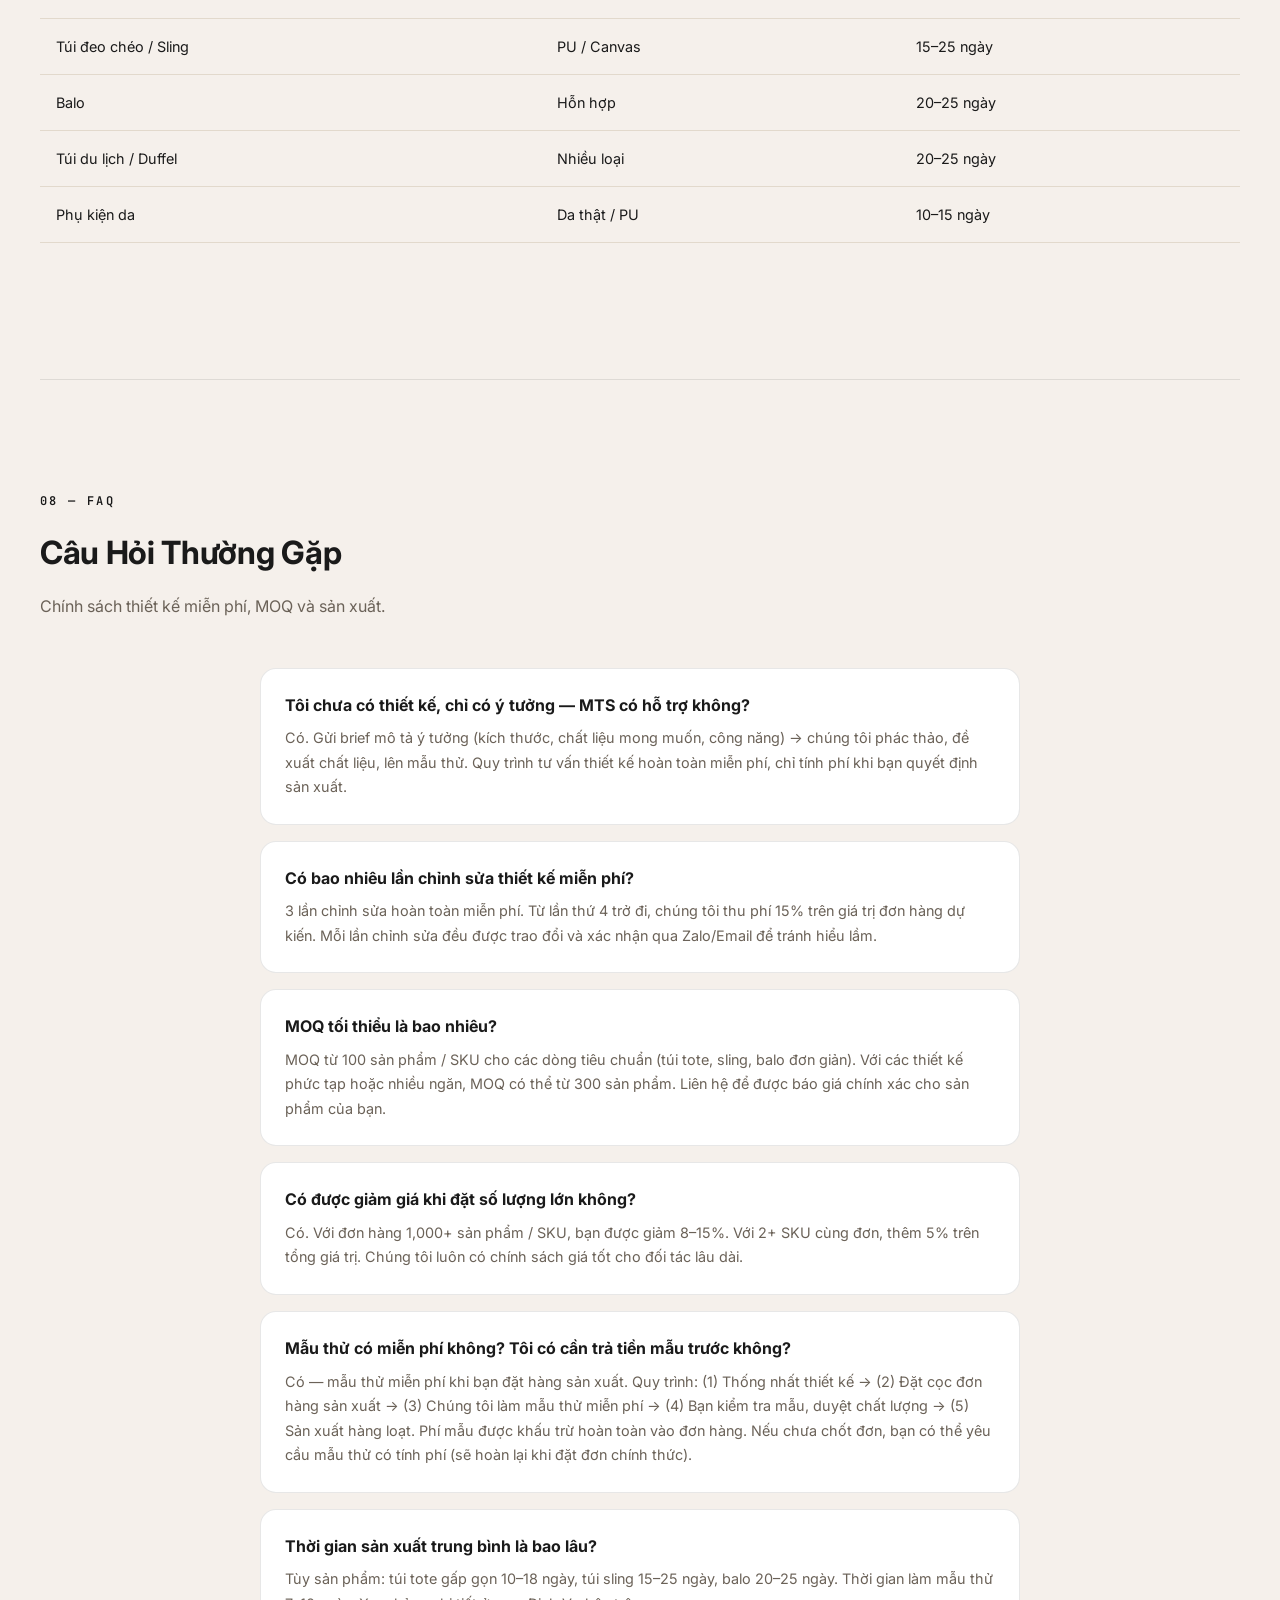
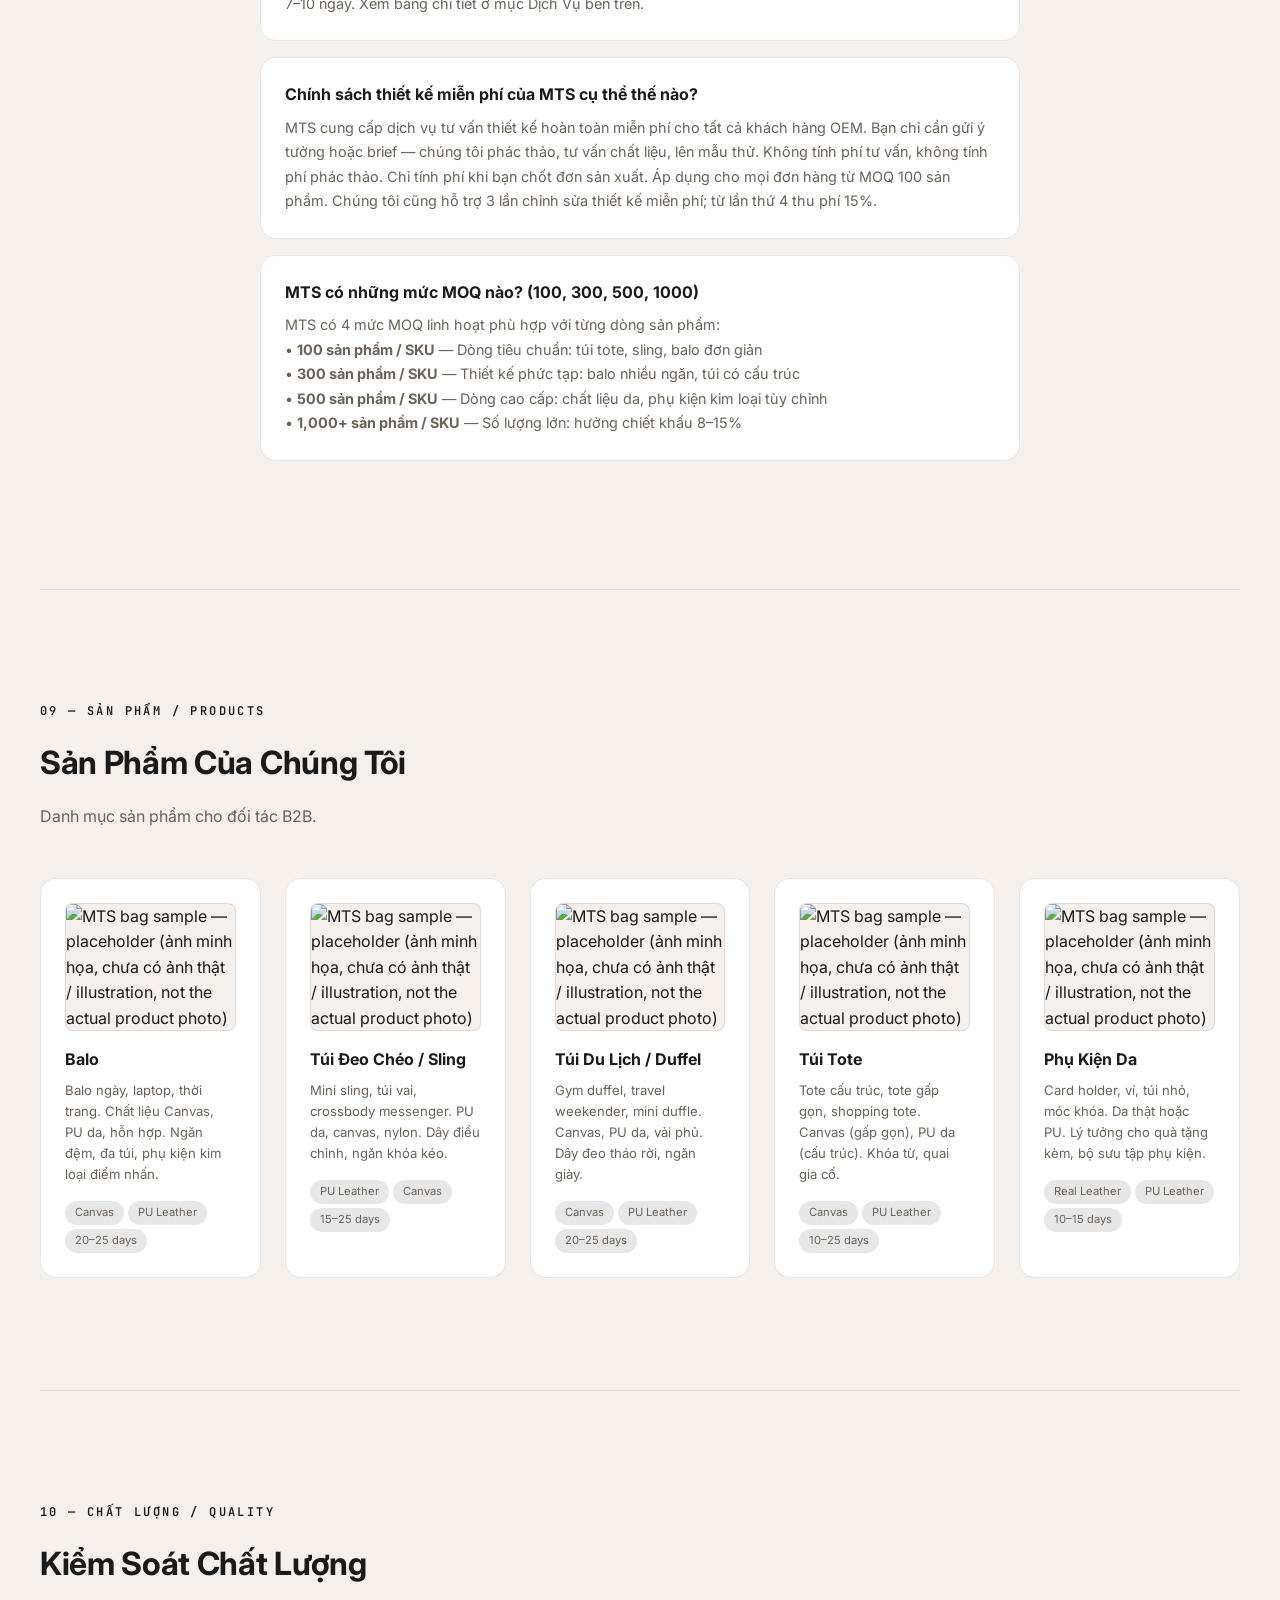
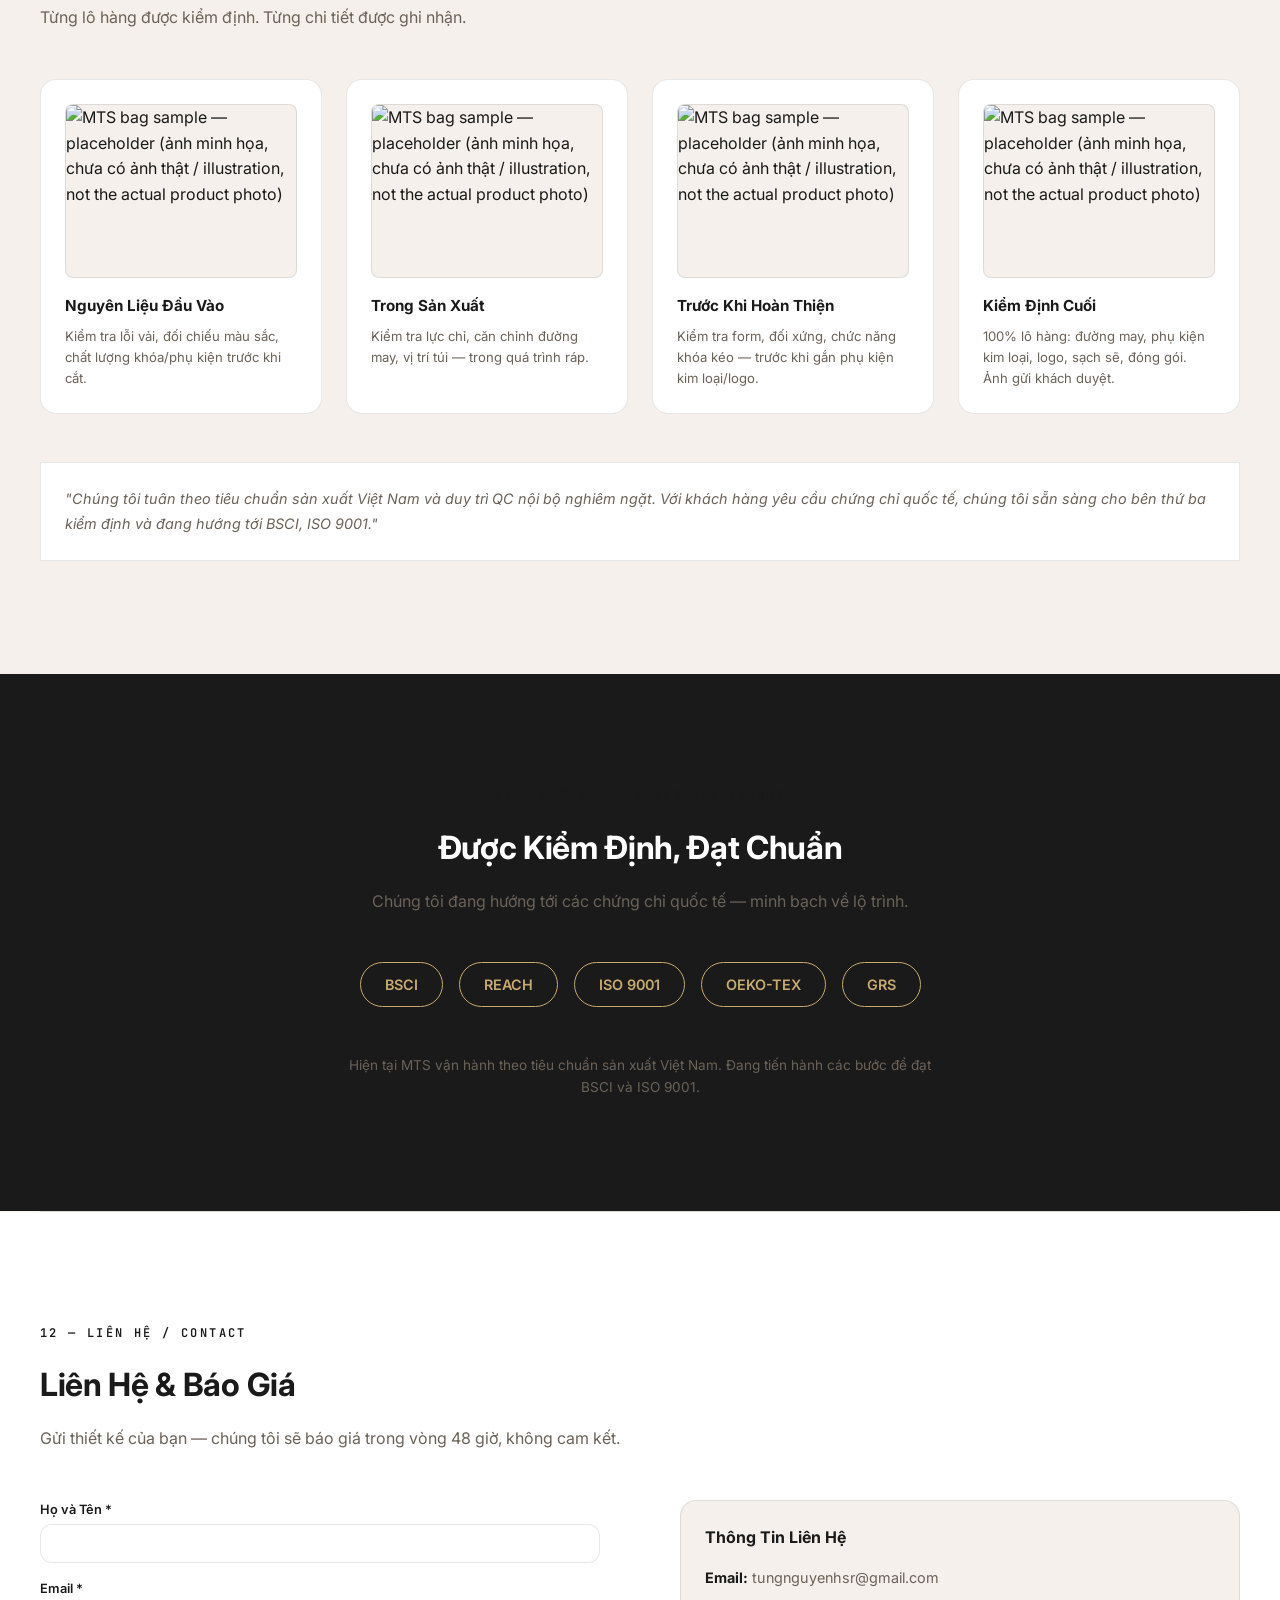
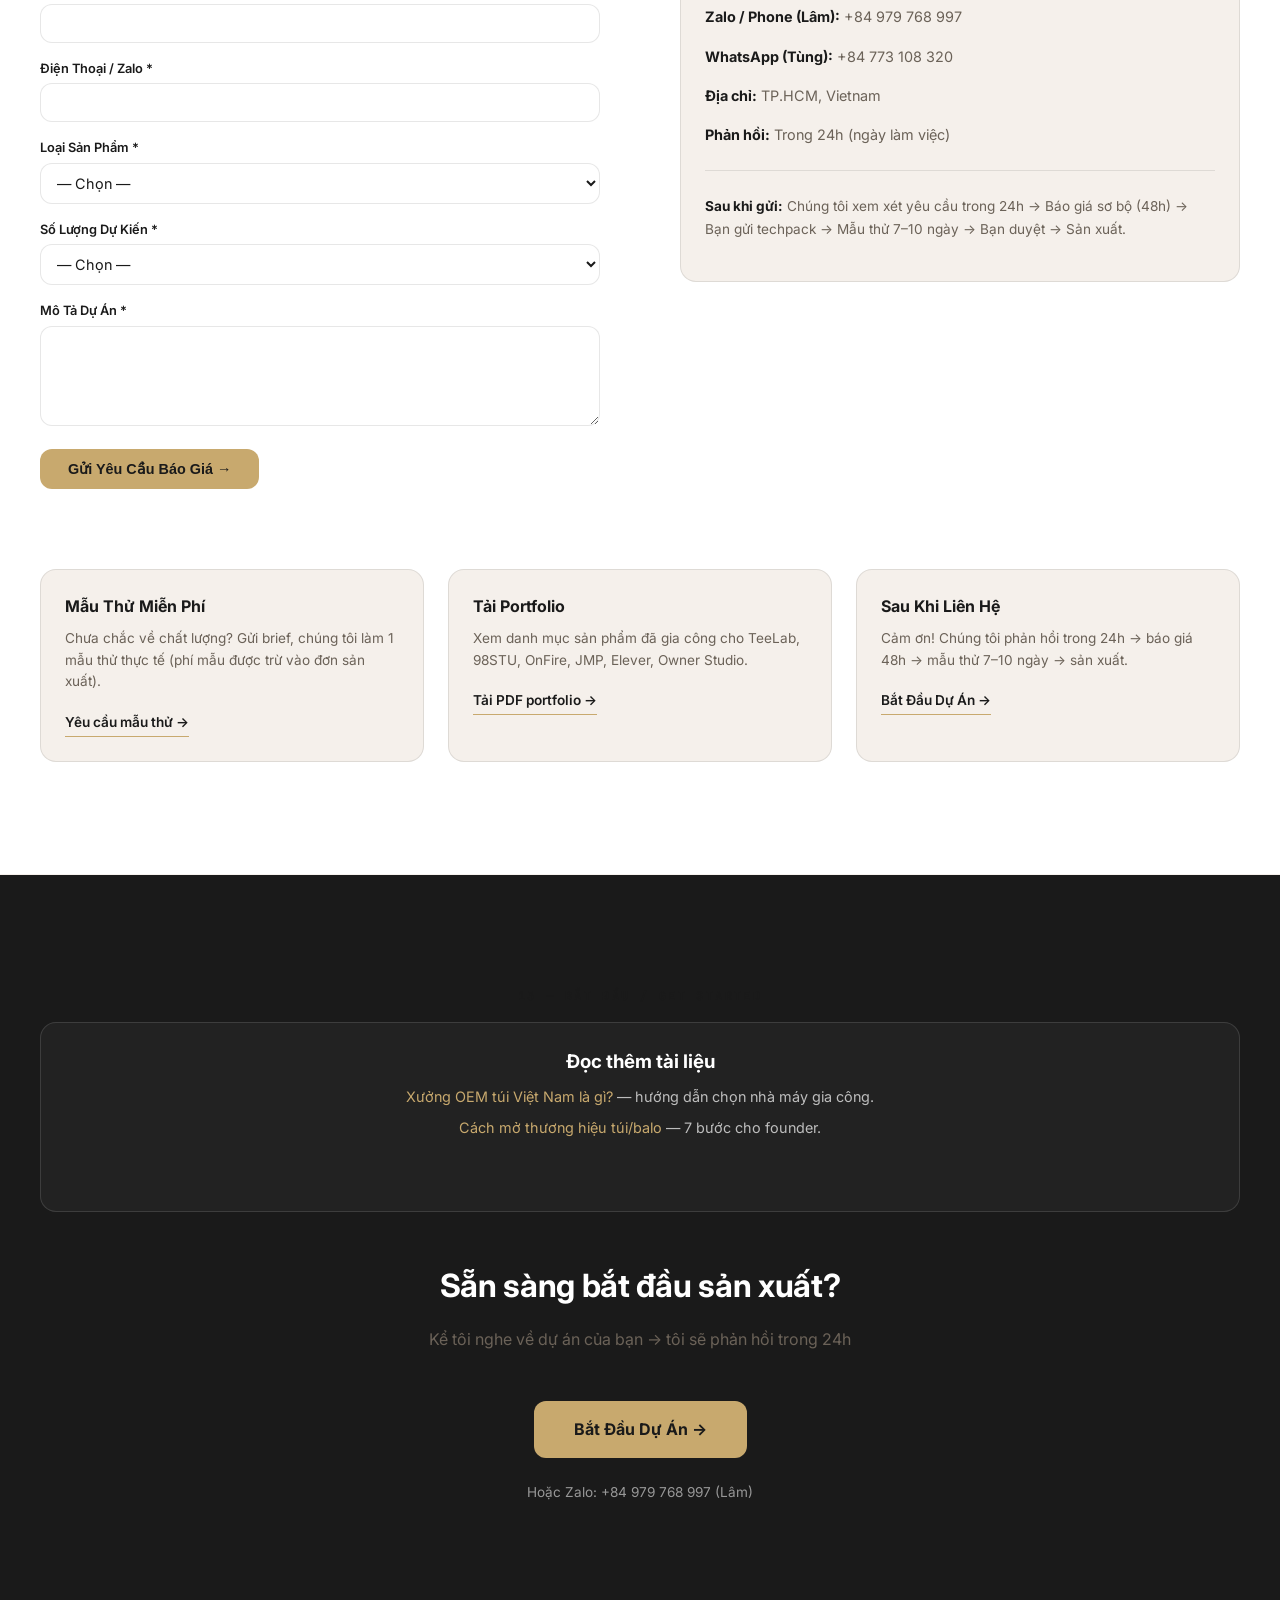
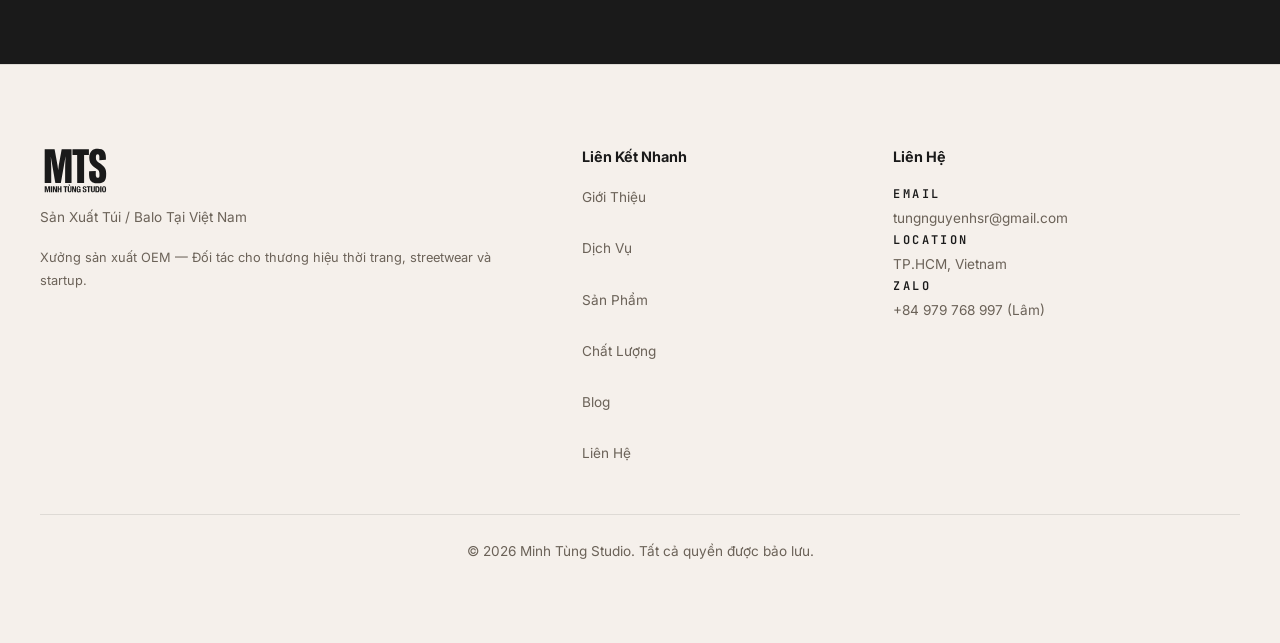
==== commit de761f46: "fix: finalize MTS SEO content and sampling article" ====
--- a/index.html
+++ b/index.html
@@ -19,8 +19,8 @@
 gtag('js', new Date());
 gtag('config', 'G-XXXXXXXXXX');
 </script>
-<title>Minh Tùng Studio — OEM Bag & Backpack Manufacturer Vietnam | Free Design Consult, MOQ 100</title>
-<meta name="description" content="Minh Tùng Studio (MTS) — OEM bag & backpack manufacturer in Vietnam. Free design consultation, free sample, MOQ from 100 pieces. Custom backpacks, sling bags, totes for domestic brands.">
+<title>MTS — OEM Bag Manufacturer Vietnam | MOQ 100</title>
+<meta name="description" content="OEM bag manufacturer Vietnam — free design consult, free sample, MOQ from 100 pcs. Custom backpacks, sling bags and totes for domestic brands.">
 <link rel="canonical" href="https://mts-bag.vercel.app/">
 <link rel="alternate" hreflang="vi" href="https://mts-bag.vercel.app/">
 <link rel="alternate" hreflang="en" href="https://mts-bag.vercel.app/?lang=en">
@@ -733,7 +733,7 @@
 </style>
 
 <script type="application/ld+json">
-{"@context":"https://schema.org","@graph":[{"@type":"Organization","@id":"https://mts-bag.vercel.app/#organization","name":"Minh Tùng Studio","alternateName":"MTS","url":"https://mts-bag.vercel.app","description":"OEM bag and backpack manufacturer in Ho Chi Minh City, Vietnam. Specializing in custom backpacks, sling bags, duffels, totes, and leather accessories for fashion brands, streetwear labels, and startups.","email":"tungnguyenhsr@gmail.com","address":{"@type":"PostalAddress","addressLocality":"Ho Chi Minh City","addressCountry":"VN"},"founder":{"@type":"Person","name":"Nguyễn Mạnh Tùng","alternateName":"Tommy"},"knowsAbout":["OEM Manufacturing","Bag and Backpack Production","Leather Goods Manufacturing","Textile Manufacturing","ODM Services"],"numberOfEmployees":{"@type":"QuantitativeValue","minValue":10,"maxValue":50},"hasOfferCatalog":{"@type":"OfferCatalog","name":"Manufacturing Services","itemListElement":[{"@type":"Offer","itemOffered":{"@type":"Service","name":"OEM Manufacturing","description":"Manufacture your bag or backpack design. Send techpack or reference product. We source materials, produce samples, and manufacture bulk."}},{"@type":"Offer","itemOffered":{"@type":"Service","name":"ODM Design & Material Optimization","description":"Design consulting and material alternatives to reduce production costs by 10-20% while maintaining quality and feel."}},{"@type":"Offer","itemOffered":{"@type":"Service","name":"Logo & Branding Services","description":"Logo engraving, embossing, heat transfer printing, and custom hardware branding for bags and accessories."}},{"@type":"Offer","itemOffered":{"@type":"Service","name":"Packaging & Logistics","description":"Packaging per Shopee/TikTok standards and logistics coordination for domestic and international delivery."}}]},"makesOffer":[{"@id":"https://mts-bag.vercel.app/#product-backpack"},{"@id":"https://mts-bag.vercel.app/#product-sling"},{"@id":"https://mts-bag.vercel.app/#product-duffel"},{"@id":"https://mts-bag.vercel.app/#product-tote"},{"@id":"https://mts-bag.vercel.app/#product-leather-accessories"}],"contactPoint":[{"@type":"ContactPoint","contactType":"sales","telephone":"+84 979 768 997","contactOption":"TollFree","description":"Zalo / Phone (Lâm)","availableLanguage":["Vietnamese","English"]},{"@type":"ContactPoint","contactType":"sales","telephone":"+84 773 108 320","description":"WhatsApp (Tùng)","availableLanguage":["Vietnamese","English"]}]},{"@type":"Product","@id":"https://mts-bag.vercel.app/#product-backpack","name":"OEM Backpack Manufacturing","description":"Custom backpack production for fashion brands and streetwear labels. Daypacks, laptop backpacks, and fashion backpacks. Padded compartments, multi-pocket configurations, custom hardware.","category":"Backpack","material":["Canvas","PU Leather","Nylon","Polyester"],"manufacturer":{"@id":"https://mts-bag.vercel.app/#organization"},"offers":{"@type":"Offer","priceSpecification":{"@type":"UnitPriceSpecification","price":"0","priceCurrency":"USD","description":"B2B pricing varies by design, materials, quantity, and complexity. Contact for quote."},"eligibleQuantity":{"@type":"QuantitativeValue","minValue":300,"unitText":"Units"},"businessFunction":"http://purl.org/goodrelations/v1#Manufacture"}},{"@type":"Product","@id":"https://mts-bag.vercel.app/#product-sling","name":"OEM Sling & Crossbody Bag Manufacturing","description":"Custom sling bags and crossbody messenger bags for brands. Mini slings, shoulder bags, crossbody messengers. Adjustable straps, zip compartments, custom hardware.","category":"Sling Bag","material":["PU Leather","Canvas","Nylon"],"manufacturer":{"@id":"https://mts-bag.vercel.app/#organization"},"offers":{"@type":"Offer","priceSpecification":{"@type":"UnitPriceSpecification","price":"0","priceCurrency":"USD","description":"B2B pricing varies by design, materials, quantity, and complexity. Contact for quote."},"eligibleQuantity":{"@type":"QuantitativeValue","minValue":300,"unitText":"Units"},"businessFunction":"http://purl.org/goodrelations/v1#Manufacture"}},{"@type":"Product","@id":"https://mts-bag.vercel.app/#product-duffel","name":"OEM Duffel Bag Manufacturing","description":"Custom duffel bags and weekenders for brands. Gym duffels, travel weekender bags, mini duffles. Detachable straps, shoe compartments, coated fabric options.","category":"Duffel Bag","material":["Canvas","PU Leather","Coated Fabrics","Nylon"],"manufacturer":{"@id":"https://mts-bag.vercel.app/#organization"},"offers":{"@type":"Offer","priceSpecification":{"@type":"UnitPriceSpecification","price":"0","priceCurrency":"USD","description":"B2B pricing varies by design, materials, quantity, and complexity. Contact for quote."},"eligibleQuantity":{"@type":"QuantitativeValue","minValue":300,"unitText":"Units"},"businessFunction":"http://purl.org/goodrelations/v1#Manufacture"}},{"@type":"Product","@id":"https://mts-bag.vercel.app/#product-tote","name":"OEM Tote Bag Manufacturing","description":"Custom tote bag production for brands. Structured totes with magnetic closures, foldable totes for events and retail, shopping totes. Reinforced handles, custom lining.","category":"Tote Bag","material":["Canvas","PU Leather","Cotton"],"manufacturer":{"@id":"https://mts-bag.vercel.app/#organization"},"offers":{"@type":"Offer","priceSpecification":{"@type":"UnitPriceSpecification","price":"0","priceCurrency":"USD","description":"B2B pricing varies by design, materials, quantity, and complexity. Contact for quote."},"eligibleQuantity":{"@type":"QuantitativeValue","minValue":300,"unitText":"Units"},"businessFunction":"http://purl.org/goodrelations/v1#Manufacture"}},{"@type":"Product","@id":"https://mts-bag.vercel.app/#product-leather-accessories","name":"OEM Leather Accessory Manufacturing","description":"Custom leather accessories production for brands. Card holders, wallets, small pouches, keychains. Real or PU leather. Ideal for gift-with-purchase programs and accessory collections.","category":"Leather Accessory","material":["Genuine Leather","PU Leather"],"manufacturer":{"@id":"https://mts-bag.vercel.app/#organization"},"offers":{"@type":"Offer","priceSpecification":{"@type":"UnitPriceSpecification","price":"0","priceCurrency":"USD","description":"B2B pricing varies by design, materials, quantity, and complexity. Contact for quote."},"eligibleQuantity":{"@type":"QuantitativeValue","minValue":300,"unitText":"Units"},"businessFunction":"http://purl.org/goodrelations/v1#Manufacture"}},{"@type":"WebSite","@id":"https://mts-bag.vercel.app/#website","url":"https://mts-bag.vercel.app","name":"Minh Tùng Studio — OEM Bag & Backpack Manufacturer Vietnam","description":"Minh Tùng Studio specializes in OEM bag, backpack, and accessories manufacturing in Vietnam. Custom production for fashion brands from 300 pieces.","publisher":{"@id":"https://mts-bag.vercel.app/#organization"},"inLanguage":["vi","en"],"isAccessibleForFree":true}]}
+{"@context":"https://schema.org","@graph":[{"@type":"Organization","@id":"https://mts-bag.vercel.app/#organization","name":"Minh Tùng Studio","alternateName":"MTS","url":"https://mts-bag.vercel.app","description":"OEM bag and backpack manufacturer and production partner in Ho Chi Minh City, Vietnam. Specializing in custom backpacks, sling bags, duffels, totes, and leather accessories for fashion brands, streetwear labels, and startups.","email":"tungnguyenhsr@gmail.com","address":{"@type":"PostalAddress","addressLocality":"Ho Chi Minh City","addressCountry":"VN"},"founder":{"@type":"Person","name":"Nguyễn Mạnh Tùng","alternateName":"Tommy"},"knowsAbout":["OEM Manufacturing","Bag and Backpack Production","Leather Goods Manufacturing","Textile Manufacturing","ODM Services"],"numberOfEmployees":{"@type":"QuantitativeValue","minValue":10,"maxValue":50},"hasOfferCatalog":{"@type":"OfferCatalog","name":"Manufacturing Services","itemListElement":[{"@type":"Offer","itemOffered":{"@type":"Service","name":"OEM Manufacturing","description":"Manufacture your bag or backpack design. Send techpack or reference product. We source materials, produce samples, and manufacture bulk."}},{"@type":"Offer","itemOffered":{"@type":"Service","name":"ODM Design & Material Optimization","description":"Design consulting and material alternatives to reduce production costs by 10-20% while maintaining quality and feel."}},{"@type":"Offer","itemOffered":{"@type":"Service","name":"Logo & Branding Services","description":"Logo engraving, embossing, heat transfer printing, and custom hardware branding for bags and accessories."}},{"@type":"Offer","itemOffered":{"@type":"Service","name":"Packaging & Logistics","description":"Packaging per Shopee/TikTok standards and logistics coordination for domestic and international delivery."}}]},"makesOffer":[{"@id":"https://mts-bag.vercel.app/#product-backpack"},{"@id":"https://mts-bag.vercel.app/#product-sling"},{"@id":"https://mts-bag.vercel.app/#product-duffel"},{"@id":"https://mts-bag.vercel.app/#product-tote"},{"@id":"https://mts-bag.vercel.app/#product-leather-accessories"}],"contactPoint":[{"@type":"ContactPoint","contactType":"sales","telephone":"+84 979 768 997","contactOption":"TollFree","description":"Zalo / Phone (Lâm)","availableLanguage":["Vietnamese","English"]},{"@type":"ContactPoint","contactType":"sales","telephone":"+84 773 108 320","description":"WhatsApp (Tùng)","availableLanguage":["Vietnamese","English"]}]},{"@type":"Product","@id":"https://mts-bag.vercel.app/#product-backpack","name":"OEM Backpack Manufacturing","description":"Custom backpack production for fashion brands and streetwear labels. Daypacks, laptop backpacks, and fashion backpacks. Padded compartments, multi-pocket configurations, custom hardware.","category":"Backpack","material":["Canvas","PU Leather","Nylon","Polyester"],"manufacturer":{"@id":"https://mts-bag.vercel.app/#organization"},"offers":{"@type":"Offer","priceSpecification":{"@type":"UnitPriceSpecification","price":"0","priceCurrency":"USD","description":"B2B pricing varies by design, materials, quantity, and complexity. Contact for quote."},"eligibleQuantity":{"@type":"QuantitativeValue","minValue":300,"unitText":"Units"},"businessFunction":"http://purl.org/goodrelations/v1#Manufacture"}},{"@type":"Product","@id":"https://mts-bag.vercel.app/#product-sling","name":"OEM Sling & Crossbody Bag Manufacturing","description":"Custom sling bags and crossbody messenger bags for brands. Mini slings, shoulder bags, crossbody messengers. Adjustable straps, zip compartments, custom hardware.","category":"Sling Bag","material":["PU Leather","Canvas","Nylon"],"manufacturer":{"@id":"https://mts-bag.vercel.app/#organization"},"offers":{"@type":"Offer","priceSpecification":{"@type":"UnitPriceSpecification","price":"0","priceCurrency":"USD","description":"B2B pricing varies by design, materials, quantity, and complexity. Contact for quote."},"eligibleQuantity":{"@type":"QuantitativeValue","minValue":300,"unitText":"Units"},"businessFunction":"http://purl.org/goodrelations/v1#Manufacture"}},{"@type":"Product","@id":"https://mts-bag.vercel.app/#product-duffel","name":"OEM Duffel Bag Manufacturing","description":"Custom duffel bags and weekenders for brands. Gym duffels, travel weekender bags, mini duffles. Detachable straps, shoe compartments, coated fabric options.","category":"Duffel Bag","material":["Canvas","PU Leather","Coated Fabrics","Nylon"],"manufacturer":{"@id":"https://mts-bag.vercel.app/#organization"},"offers":{"@type":"Offer","priceSpecification":{"@type":"UnitPriceSpecification","price":"0","priceCurrency":"USD","description":"B2B pricing varies by design, materials, quantity, and complexity. Contact for quote."},"eligibleQuantity":{"@type":"QuantitativeValue","minValue":300,"unitText":"Units"},"businessFunction":"http://purl.org/goodrelations/v1#Manufacture"}},{"@type":"Product","@id":"https://mts-bag.vercel.app/#product-tote","name":"OEM Tote Bag Manufacturing","description":"Custom tote bag production for brands. Structured totes with magnetic closures, foldable totes for events and retail, shopping totes. Reinforced handles, custom lining.","category":"Tote Bag","material":["Canvas","PU Leather","Cotton"],"manufacturer":{"@id":"https://mts-bag.vercel.app/#organization"},"offers":{"@type":"Offer","priceSpecification":{"@type":"UnitPriceSpecification","price":"0","priceCurrency":"USD","description":"B2B pricing varies by design, materials, quantity, and complexity. Contact for quote."},"eligibleQuantity":{"@type":"QuantitativeValue","minValue":300,"unitText":"Units"},"businessFunction":"http://purl.org/goodrelations/v1#Manufacture"}},{"@type":"Product","@id":"https://mts-bag.vercel.app/#product-leather-accessories","name":"OEM Leather Accessory Manufacturing","description":"Custom leather accessories production for brands. Card holders, wallets, small pouches, keychains. Real or PU leather. Ideal for gift-with-purchase programs and accessory collections.","category":"Leather Accessory","material":["Genuine Leather","PU Leather"],"manufacturer":{"@id":"https://mts-bag.vercel.app/#organization"},"offers":{"@type":"Offer","priceSpecification":{"@type":"UnitPriceSpecification","price":"0","priceCurrency":"USD","description":"B2B pricing varies by design, materials, quantity, and complexity. Contact for quote."},"eligibleQuantity":{"@type":"QuantitativeValue","minValue":300,"unitText":"Units"},"businessFunction":"http://purl.org/goodrelations/v1#Manufacture"}},{"@type":"WebSite","@id":"https://mts-bag.vercel.app/#website","url":"https://mts-bag.vercel.app","name":"Minh Tùng Studio — OEM Bag & Backpack Manufacturer Vietnam","description":"Minh Tùng Studio specializes in OEM bag, backpack, and accessories manufacturing in Vietnam. Custom production for fashion brands from 300 pieces.","publisher":{"@id":"https://mts-bag.vercel.app/#organization"},"inLanguage":["vi","en"],"isAccessibleForFree":true}]}
 </script>
 </head>
 <body>
@@ -777,12 +777,12 @@
     <div lang="vi">
       <h1 class="hero-h1">Free Sample Design — MOQ từ 100pcs</h1>
       <h2 class="hero-h2">Thiết Kế Tư Vấn Mẫu — Miễn Phí 3 Lần Chỉnh Sửa</h2>
-      <p class="hero-p">Minh Tùng Studio là đối tác OEM/ODM sản xuất túi, balo cho brand nội địa. Gửi brief ý tưởng → chúng tôi phác thảo, đề xuất chất liệu, tạo mẫu thử — hoàn toàn miễn phí tư vấn thiết kế. Mẫu thử miễn phí khi bạn đặt đơn sản xuất (phí mẫu được khấu trừ vào đơn hàng). Sản xuất từ 100 sản phẩm, báo giá minh bạch, không phát sinh.</p>
+      <p class="hero-p">Minh Tùng Studio là đối tác sản xuất túi, balo OEM/ODM cho brand nội địa. Gửi brief ý tưởng → chúng tôi phác thảo, đề xuất chất liệu, tạo mẫu thử — hoàn toàn miễn phí tư vấn thiết kế. Mẫu thử miễn phí khi bạn đặt đơn sản xuất (phí mẫu được khấu trừ vào đơn hàng). Sản xuất từ 100 sản phẩm, báo giá minh bạch, không phát sinh.</p>
     </div>
     <div lang="en">
       <p class="hero-h1" role="heading" aria-level="1">Free Design Consult — MOQ from 100pcs</p>
       <h2 class="hero-h2">Free Design Consultation — 3 Revisions Included</h2>
-      <p class="hero-p">Minh Tùng Studio partners with domestic Vietnamese brands to develop custom bags and backpacks. Send a brief → we sketch, recommend materials, and create your prototype — design consultation is free. Production from 100 pieces, transparent pricing.</p>
+      <p class="hero-p">Minh Tùng Studio is your production partner — we work with domestic Vietnamese brands to develop custom bags and backpacks. Send a brief → we sketch, recommend materials, and create your prototype — design consultation is free. Production from 100 pieces, transparent pricing.</p>
     </div>
     <div class="hero-btns">
       <a href="#contact" class="btn-primary" lang="vi" data-ga="hero-start-project">Bắt Đầu Dự Án →</a>
@@ -941,7 +941,7 @@
           <p><strong>Phương châm:</strong> MTS không chỉ nhận gia công, còn tư vấn chất liệu, tối ưu chi phí để brand giữ margin tốt nhất. Khi brand của bạn lớn, chúng tôi cũng lớn theo.</p>
         </div>
         <div lang="en">
-          <p>Minh Tùng Studio (MTS) is a Ho Chi Minh City-based bag and backpack manufacturer. We work directly with fashion brands, streetwear labels, and startup accessories lines — from emerging designers to established names like TeeLab, 98STU (100K+ totes sold), OnFire Club, JMP, Elever, and Owner Studio.</p>
+          <p>Minh Tùng Studio (MTS) is a Ho Chi Minh City-based bag and backpack manufacturer and production partner. We work directly with fashion brands, streetwear labels, and startup accessories lines — from emerging designers to established names like TeeLab, 98STU (100K+ totes sold), OnFire Club, JMP, Elever, and Owner Studio.</p>
           <p>We are not a trading company. We cut, sew, print, emboss, QC, and pack under one roof. Every bag that leaves our workshop has been handled by our team — from pattern to finished product.</p>
           <p><strong>Our belief:</strong> A manufacturing partner should do more than take orders. We help clients choose materials that save cost without sacrificing feel, suggest construction improvements, and keep margins healthy — because when your brand grows, we grow with you.</p>
         </div>
@@ -1001,7 +1001,7 @@
         <h4 lang="vi"> OEM — Gia Công Theo Mẫu</h4>
         <h4 lang="en"> OEM — Manufacture Your Design</h4>
         <p lang="vi">Bạn gửi techpack hoặc sản phẩm mẫu. Chúng tôi tìm nguồn vật liệu, tạo mẫu và sản xuất hàng loạt. Bạn kiểm tra, duyệt, chúng tôi giao hàng.</p>
-        <p lang="en">You send the design, techpack, or reference product. We source materials, produce samples, and manufacture bulk. You approve, we deliver.</p>
+        <p lang="en">You send the design, techpack, or reference product. As your production partner, we source materials, produce samples, and manufacture bulk. You approve, we deliver.</p>
       </div>
       <div class="service-card">
         <h4 lang="vi"> ODM — Tối Ưu Thiết Kế & Chất Liệu</h4>
